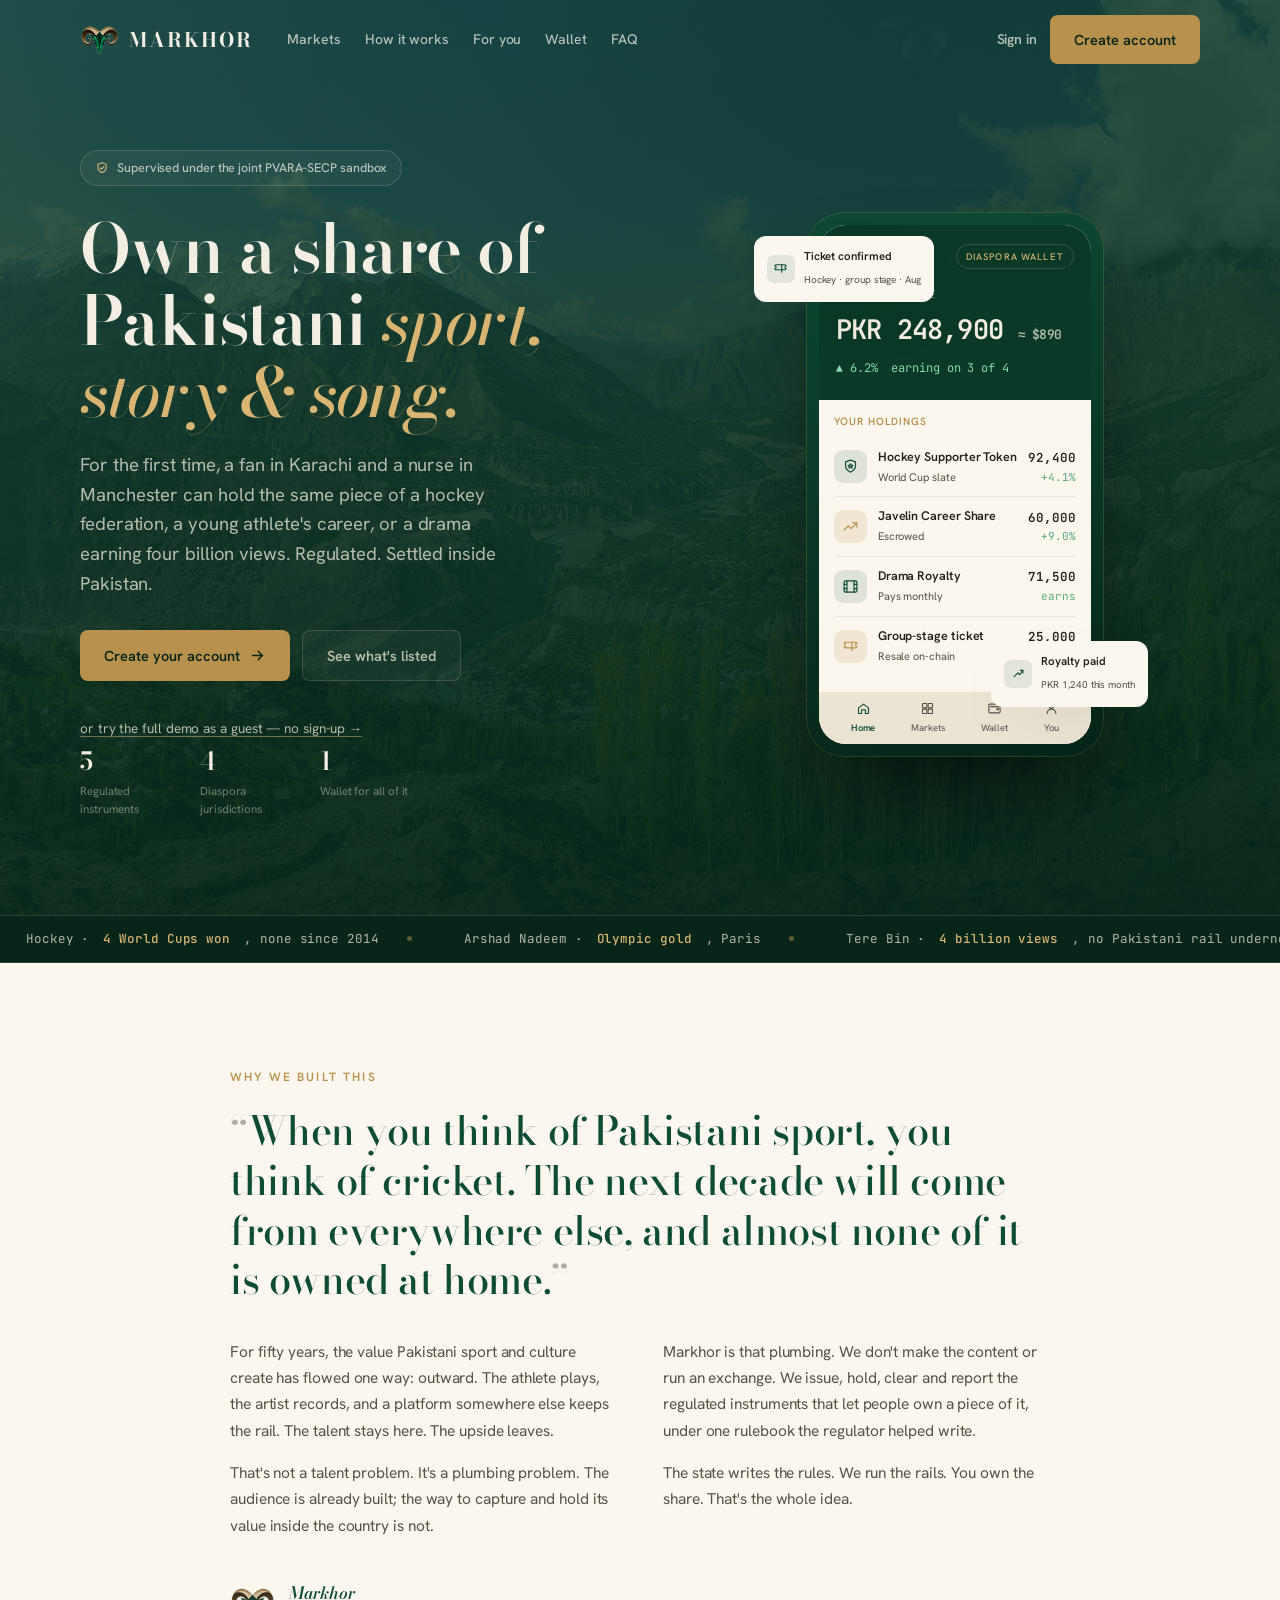
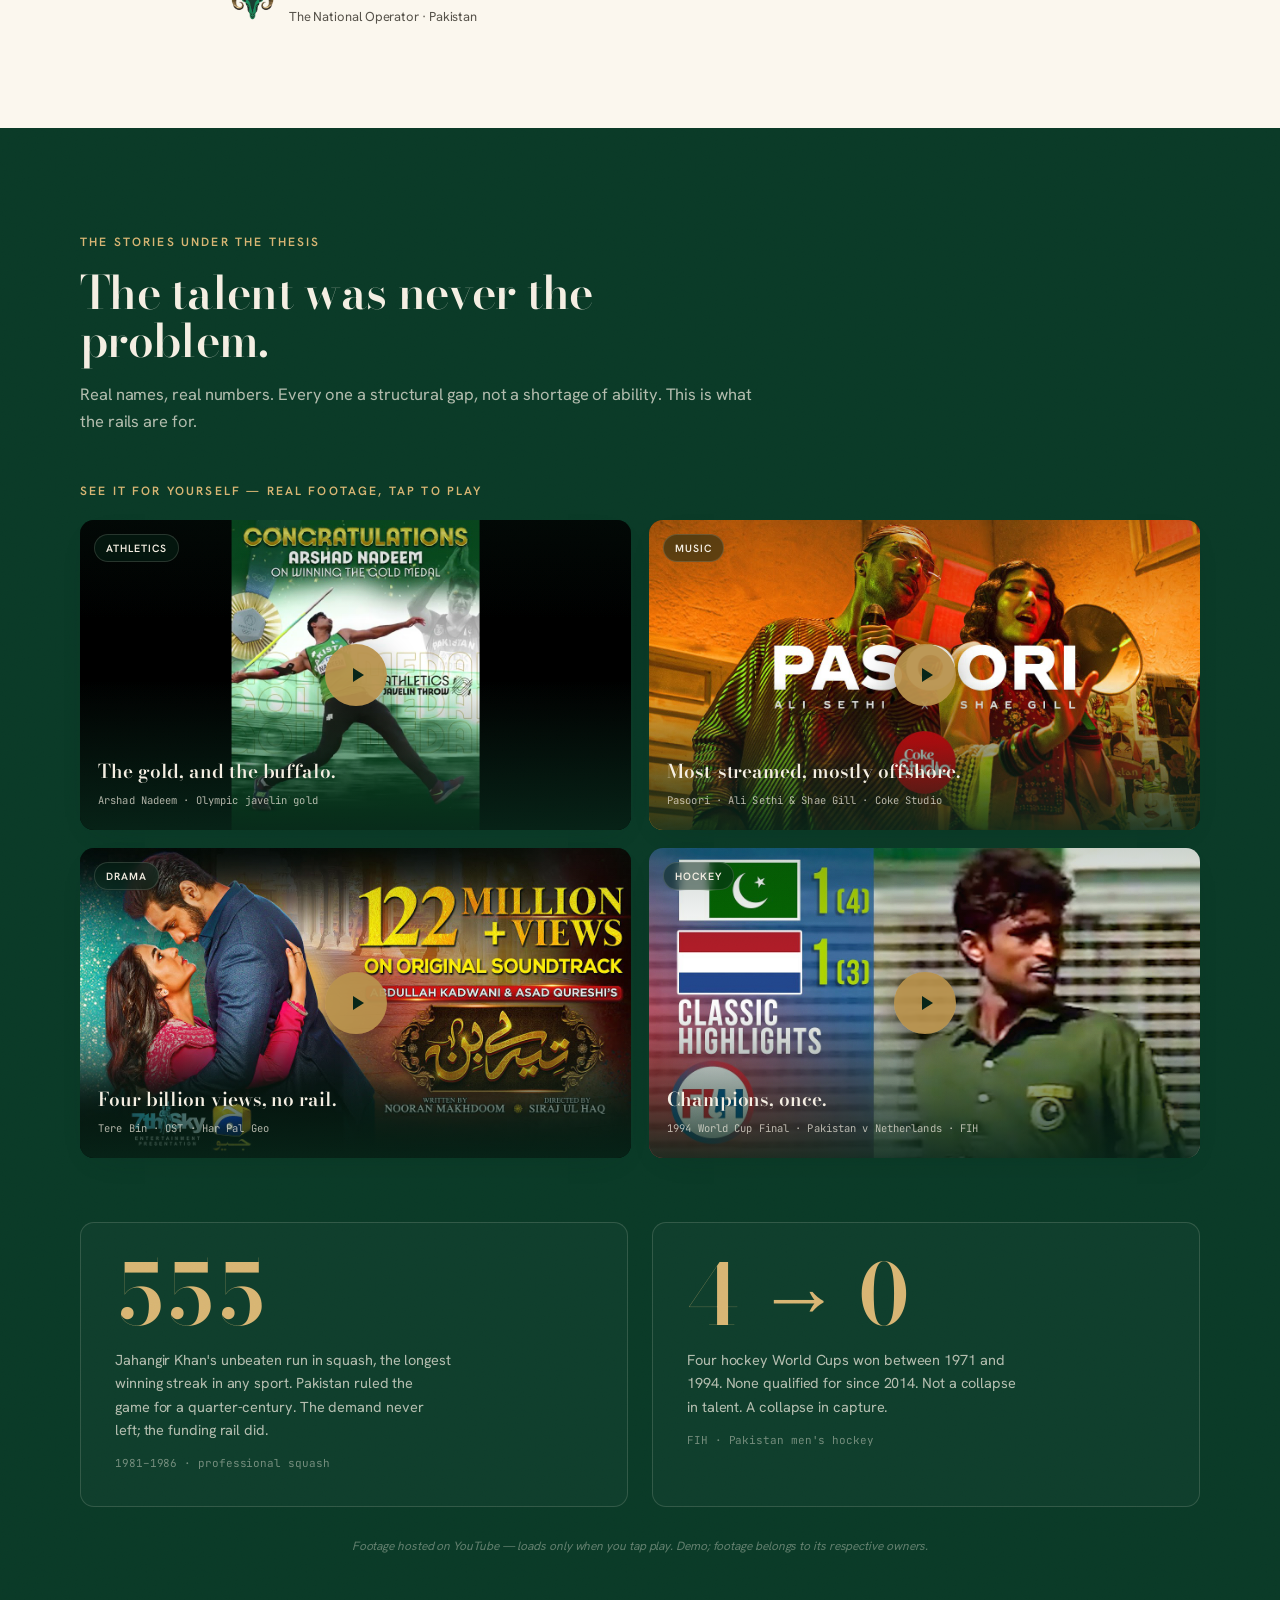
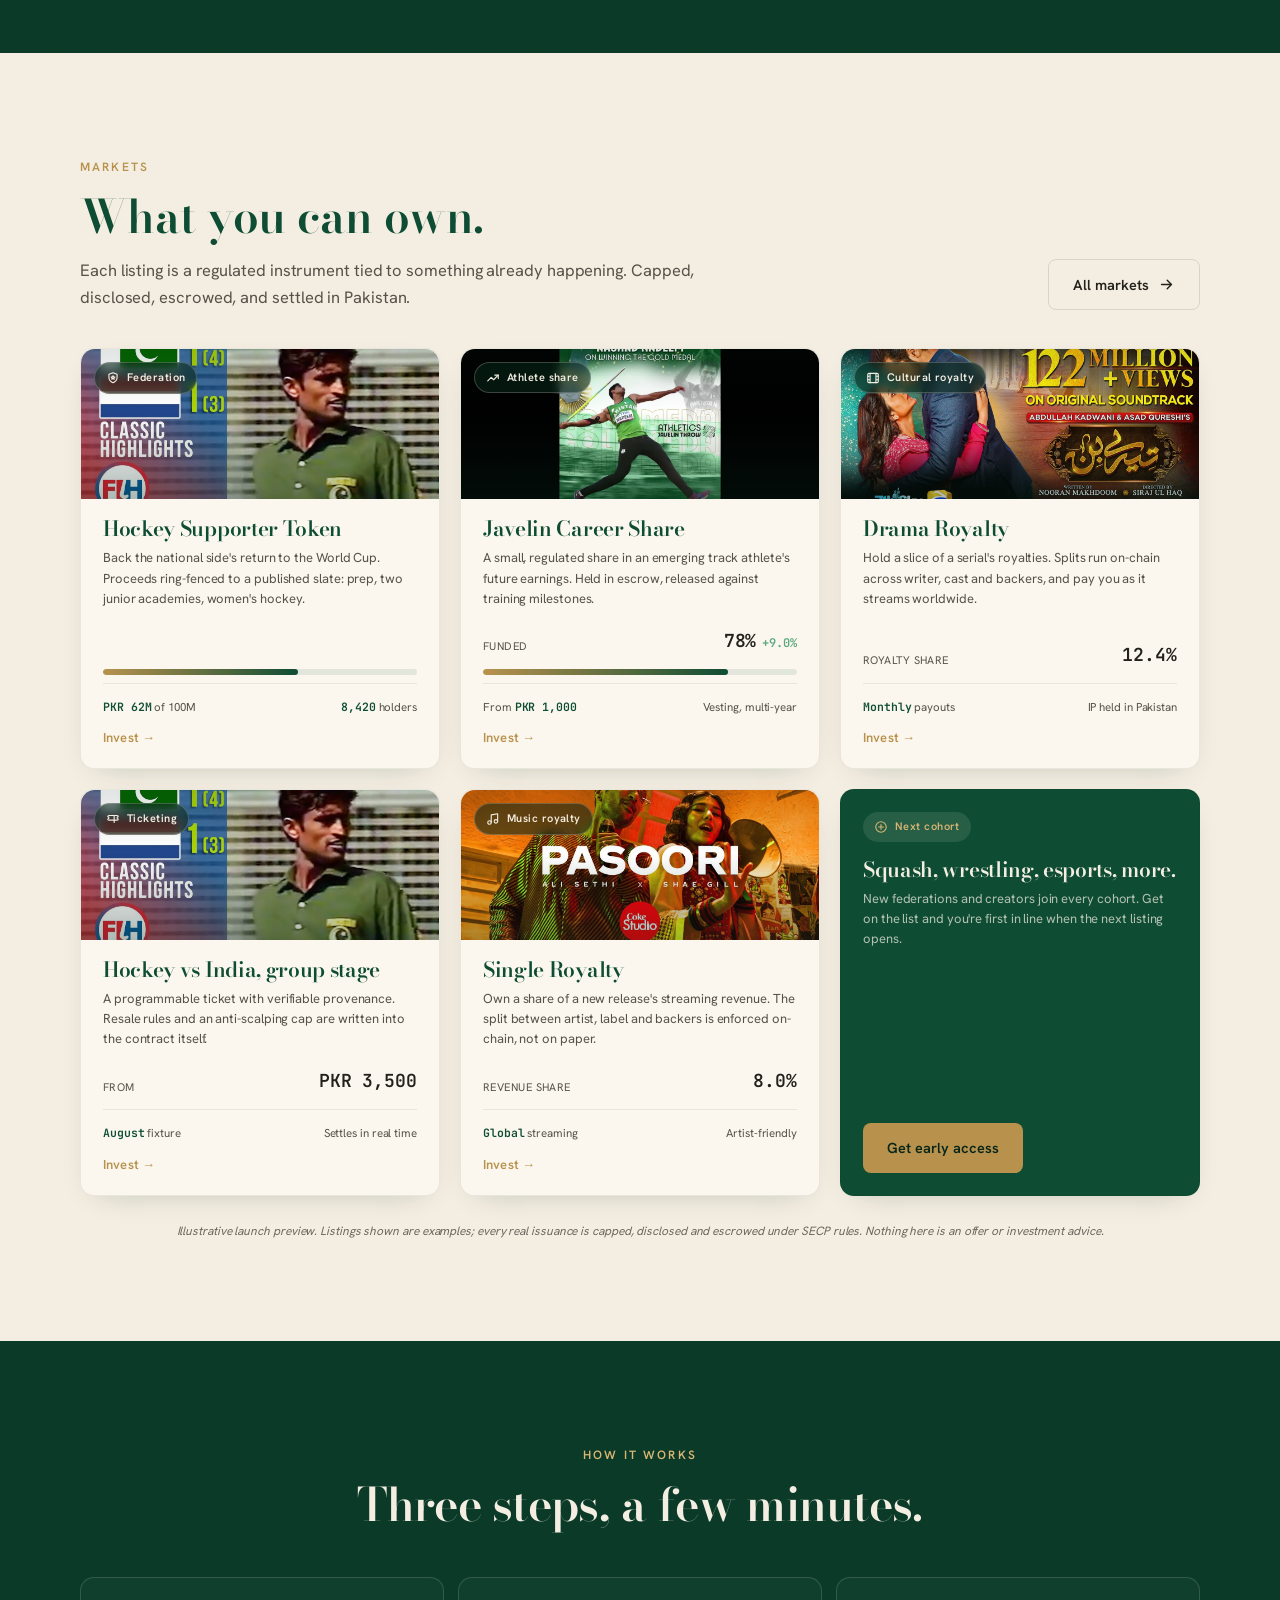
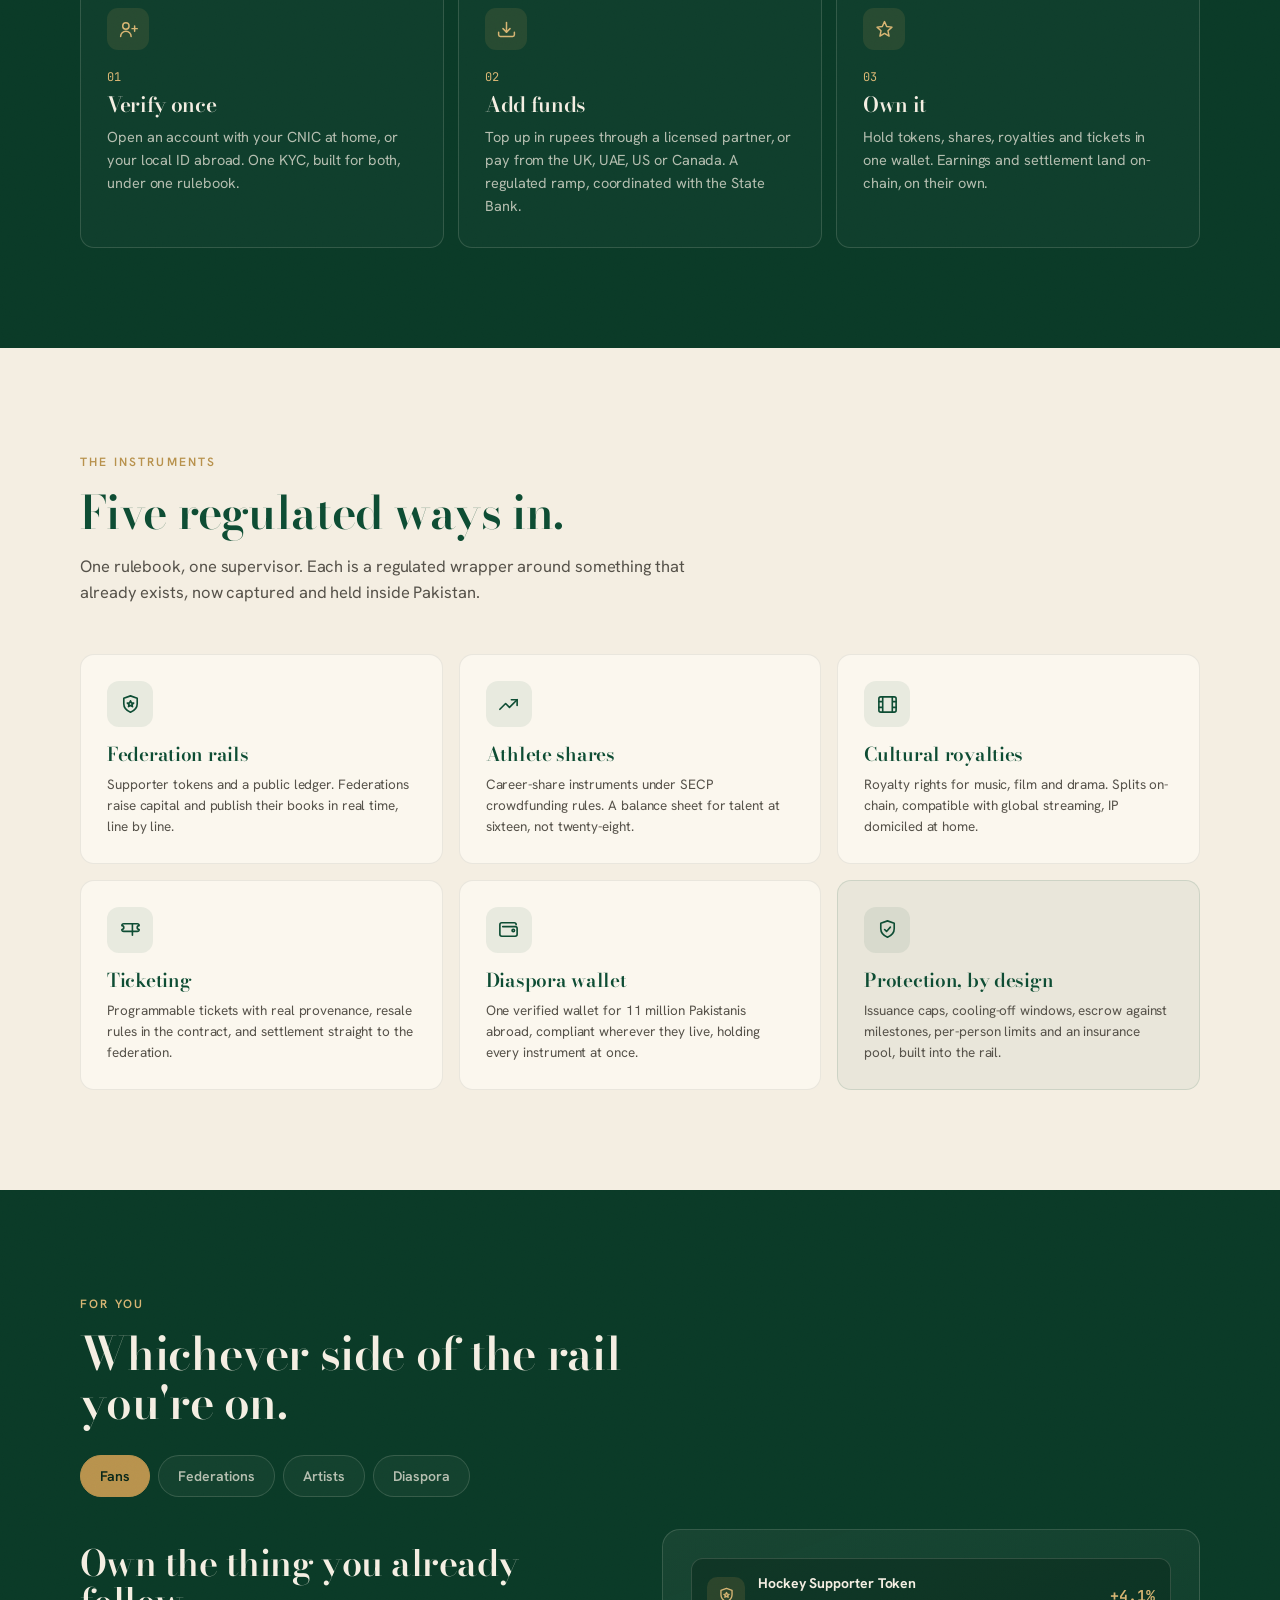
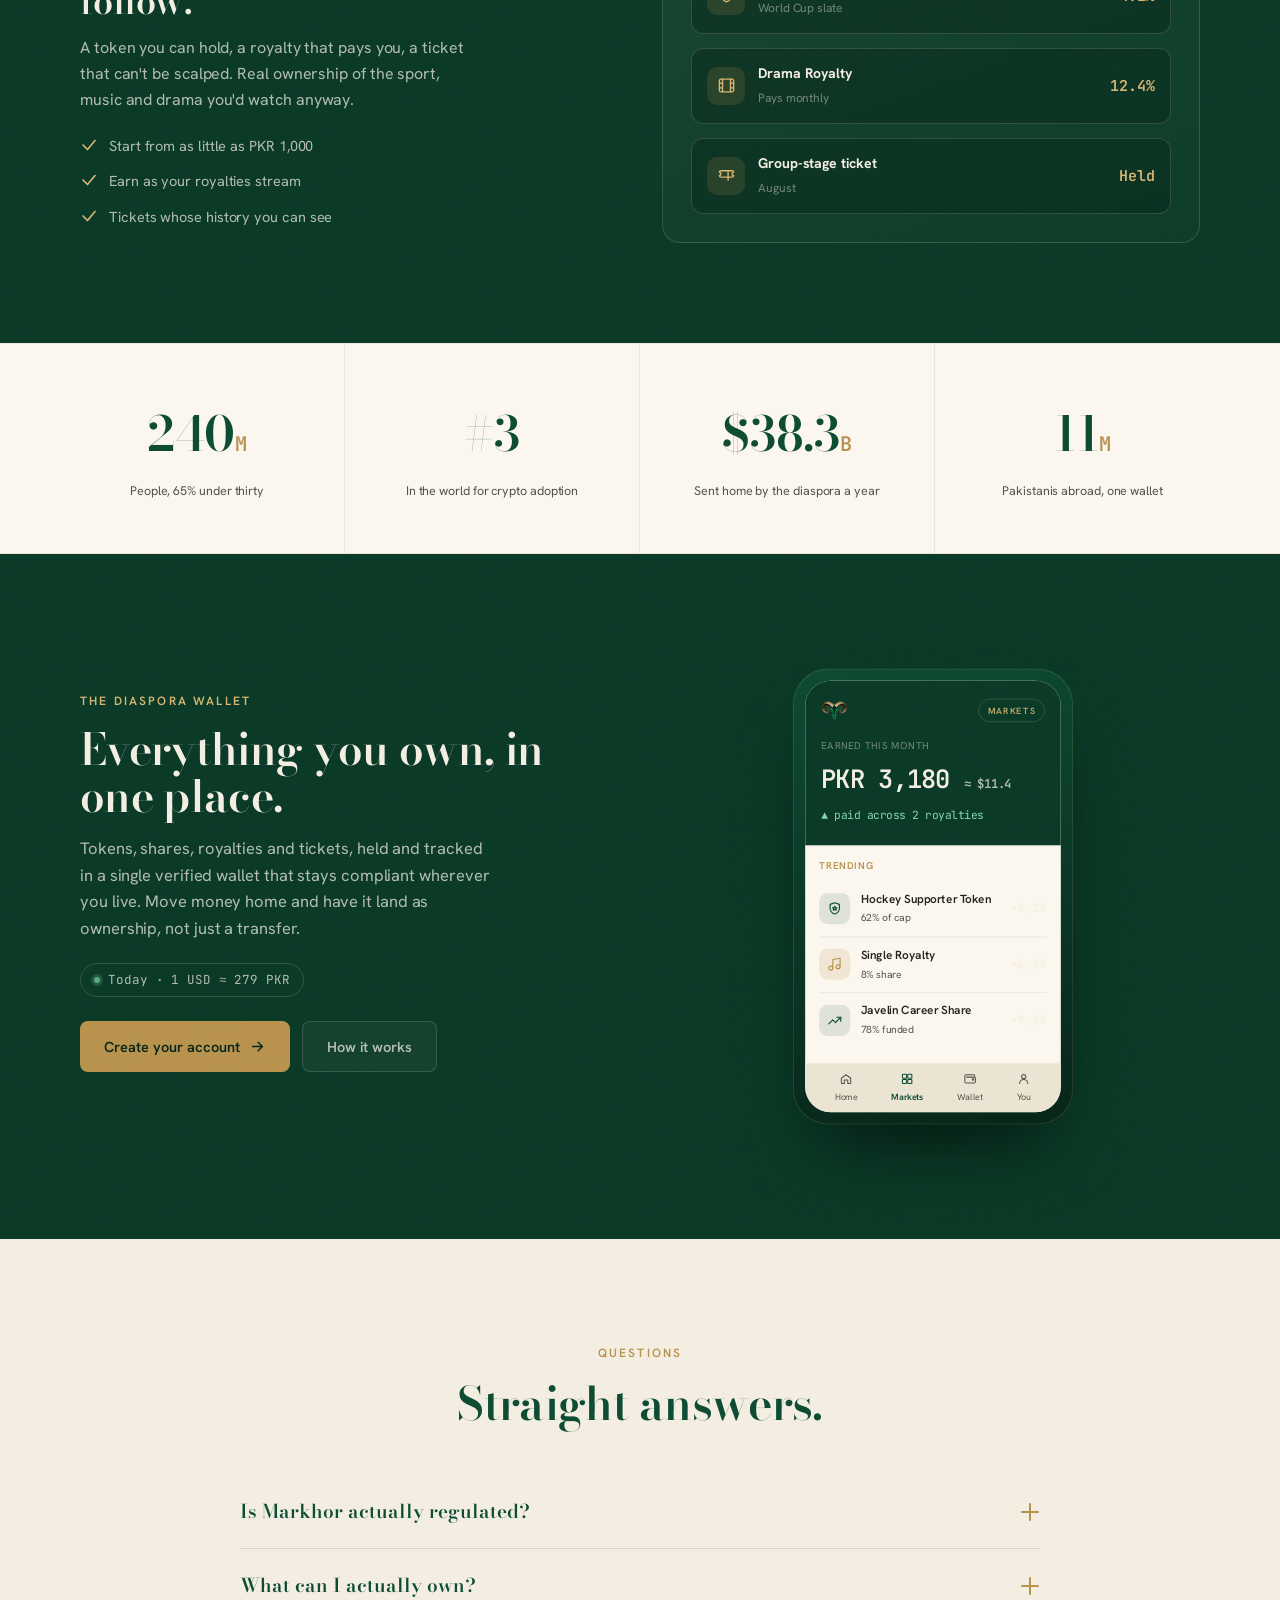
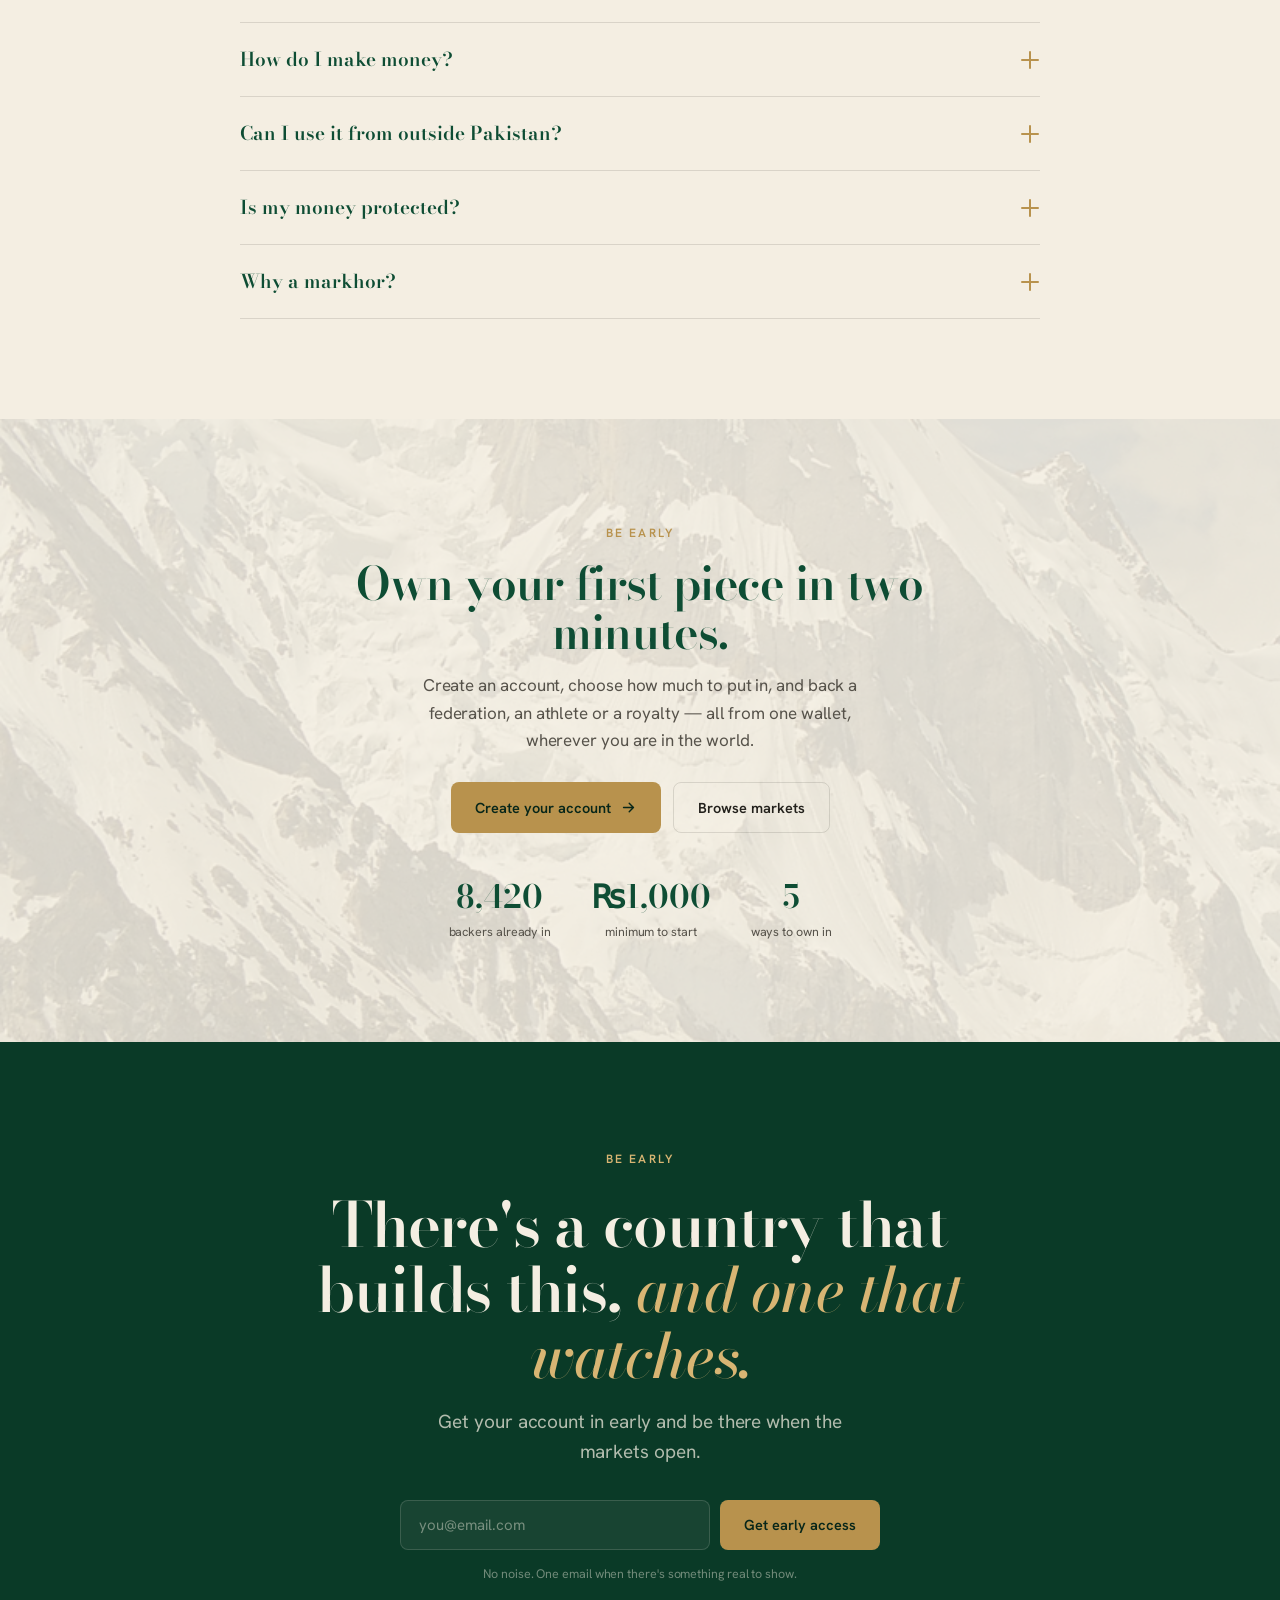
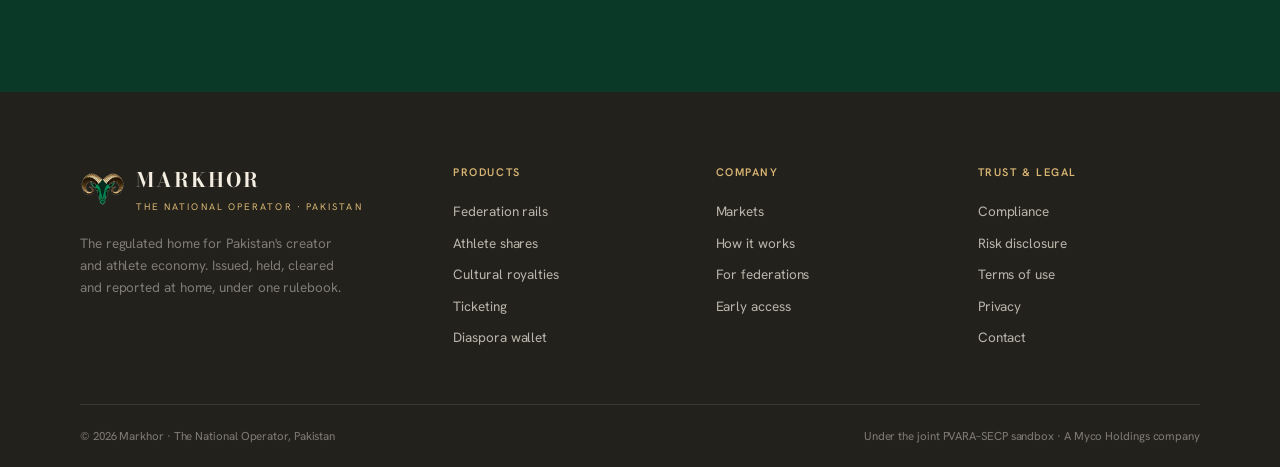
==== index.html @ c366176f "Cards: real imagery instead of fake sparklines; Portfolio: full analytics dashboard (performance cha" ====
<!DOCTYPE html>
<html lang="en">
<head>
<meta charset="UTF-8">
<meta name="viewport" content="width=device-width, initial-scale=1.0">
<title>Markhor — Own a share of Pakistani sport, story &amp; song</title>
<meta name="description" content="Markhor is Pakistan's regulated home for fan tokens, athlete shares, royalty rights and tickets, with one wallet for the diaspora. Supervised under the joint PVARA–SECP sandbox.">
<link rel="canonical" href="https://markhor.pk/">
<meta name="theme-color" content="#0a3a27">
<meta name="robots" content="index,follow">
<link rel="icon" type="image/png" sizes="64x64" href="assets/img/favicon-64.png">
<link rel="icon" type="image/png" sizes="192x192" href="assets/img/icon-192.png">
<link rel="apple-touch-icon" href="assets/img/apple-touch-icon.png">
<link rel="manifest" href="site.webmanifest">
<meta property="og:type" content="website">
<meta property="og:site_name" content="Markhor">
<meta property="og:title" content="Markhor — Own a share of Pakistani sport, story &amp; song">
<meta property="og:description" content="Pakistan's regulated home for fan tokens, athlete shares, royalty rights and tickets. One wallet for the diaspora. Supervised under the joint PVARA–SECP sandbox.">
<meta property="og:url" content="https://saqibpathan89-sys.github.io/markhor-site/">
<meta property="og:image" content="https://saqibpathan89-sys.github.io/markhor-site/assets/img/og.png">
<meta property="og:image:width" content="1200">
<meta property="og:image:height" content="630">
<meta name="twitter:card" content="summary_large_image">
<meta name="twitter:title" content="Markhor — Own a share of Pakistani sport, story &amp; song">
<meta name="twitter:description" content="Pakistan's regulated home for fan tokens, athlete shares, royalty rights and tickets. Supervised under the joint PVARA–SECP sandbox.">
<meta name="twitter:image" content="https://saqibpathan89-sys.github.io/markhor-site/assets/img/og.png">
<link rel="preload" href="assets/fonts/hankengrotesk-400-latin.woff2" as="font" type="font/woff2" crossorigin>
<link rel="preload" href="assets/fonts/bodonimoda-600-latin.woff2" as="font" type="font/woff2" crossorigin>
<link rel="stylesheet" href="assets/fonts/fonts.css">
<script type="application/ld+json">
{"@context":"https://schema.org","@type":"Organization","name":"Markhor","alternateName":"Markhor — The National Operator","url":"https://markhor.pk/","logo":"https://markhor.pk/assets/img/icon-512.png","description":"Pakistan's regulated home for fan tokens, athlete shares, royalty rights and tickets, with one wallet for the diaspora. Supervised under the joint PVARA–SECP sandbox.","foundingLocation":{"@type":"Country","name":"Pakistan"},"slogan":"Own a share of Pakistani sport, story and song."}
</script>
<style>
  :root{
    --bone:#F4EEE2;--paper:#FBF7EE;--bone-2:#ece4d3;--brass:#B8924D;--brass-2:#caa463;--brass-soft:#d8b573;
    --emerald:#0E4D34;--emerald-deep:#0a3a27;--emerald-darker:#072619;--ink:#23211c;--ink-soft:#56524a;
    --bone-dim:rgba(244,238,226,.72);--bone-faint:rgba(244,238,226,.44);
    --line:rgba(35,33,28,.13);--line-2:rgba(35,33,28,.08);--line-l:rgba(244,238,226,.15);
    --up:#5aa97e;--card:#FBF7EE;
    --disp:'Bodoni Moda',Georgia,serif;--sans:'Hanken Grotesk',-apple-system,BlinkMacSystemFont,'Segoe UI',sans-serif;--mono:'JetBrains Mono',ui-monospace,monospace;
    --sh:0 22px 60px -28px rgba(7,38,25,.34);--sh-s:0 10px 30px -18px rgba(7,38,25,.3);
    --r:14px;
  }
  *{margin:0;padding:0;box-sizing:border-box}
  html{scroll-behavior:smooth;-webkit-text-size-adjust:100%}
  body{font-family:var(--sans);background:var(--bone);color:var(--ink);-webkit-font-smoothing:antialiased;line-height:1.6;font-weight:400;overflow-x:hidden;letter-spacing:-.005em}
  ::selection{background:var(--brass);color:var(--paper)}
  a{color:inherit}
  img,svg{display:block}
  .wrap{max-width:1180px;margin:0 auto;padding:0 30px}
  h1,h2,h3{font-family:var(--disp);font-weight:600;line-height:1.06;letter-spacing:-.015em}
  .num{font-family:var(--mono);font-feature-settings:"tnum";letter-spacing:-.02em}
  .kicker{font-family:var(--sans);font-size:12px;font-weight:600;letter-spacing:.18em;text-transform:uppercase;color:var(--brass)}
  .kicker.l{color:var(--brass-soft)}
  .btn{font-family:var(--sans);font-size:14.5px;font-weight:600;text-decoration:none;padding:13px 24px;border-radius:8px;transition:transform .18s,background .18s,box-shadow .18s,border-color .18s;display:inline-flex;align-items:center;gap:9px;cursor:pointer;border:none;white-space:nowrap;letter-spacing:0}
  .btn svg{width:17px;height:17px;stroke-width:2}
  .btn-primary{background:var(--brass);color:var(--emerald-darker)}
  .btn-primary:hover{background:var(--brass-2);transform:translateY(-1px);box-shadow:0 10px 24px -10px rgba(184,146,77,.65)}
  .btn-ghost{background:transparent;border:1px solid var(--line);color:var(--ink)}
  .btn-ghost:hover{border-color:var(--emerald);color:var(--emerald)}
  .btn-ghost-l{background:rgba(244,238,226,.04);border:1px solid var(--line-l);color:var(--bone-dim)}
  .btn-ghost-l:hover{border-color:var(--brass-soft);color:var(--bone)}
  .skip{position:absolute;left:-999px;top:8px;background:var(--brass);color:var(--emerald-darker);padding:10px 16px;border-radius:6px;font-weight:600;z-index:200}
  .skip:focus{left:12px}
  a:focus-visible,button:focus-visible,input:focus-visible{outline:2px solid var(--brass-soft);outline-offset:3px;border-radius:4px}
  .reveal{opacity:0;transform:translateY(20px);transition:opacity .7s cubic-bezier(.2,.7,.2,1),transform .7s cubic-bezier(.2,.7,.2,1)}
  .reveal.in{opacity:1;transform:none}
  .grain::before{content:"";position:absolute;inset:0;pointer-events:none;opacity:.045;mix-blend-mode:overlay;z-index:1;
    background-image:url("data:image/svg+xml,%3Csvg xmlns='http://www.w3.org/2000/svg' width='160' height='160'%3E%3Cfilter id='n'%3E%3CfeTurbulence type='fractalNoise' baseFrequency='.85' numOctaves='2' stitchTiles='stitch'/%3E%3C/filter%3E%3Crect width='100%25' height='100%25' filter='url(%23n)'/%3E%3C/svg%3E")}

  /* progress */
  #prog{position:fixed;top:0;left:0;height:2px;background:var(--brass);z-index:120;width:0}

  /* nav */
  nav{position:fixed;top:0;left:0;right:0;z-index:100;transition:background .3s,border-color .3s,box-shadow .3s}
  nav .bar{max-width:1180px;margin:0 auto;padding:15px 30px;display:flex;align-items:center;gap:28px}
  nav.scrolled{background:rgba(244,238,226,.9);backdrop-filter:blur(16px);box-shadow:0 1px 0 var(--line-2)}
  .brand{display:flex;align-items:center;gap:10px;text-decoration:none;flex:none}
  .brand img{height:30px}
  .brand b{font-family:var(--disp);font-weight:700;font-size:20px;letter-spacing:.1em;color:var(--bone);transition:color .3s}
  nav.scrolled .brand b{color:var(--emerald)}
  .nlinks{display:flex;gap:24px;margin-left:6px}
  .nlinks a{font-size:14px;font-weight:500;color:var(--bone-dim);text-decoration:none;transition:color .2s}
  nav.scrolled .nlinks a{color:var(--ink-soft)}
  .nlinks a:hover{color:var(--brass-soft)}nav.scrolled .nlinks a:hover{color:var(--brass)}
  .nav-r{margin-left:auto;display:flex;align-items:center;gap:13px;flex:none}
  .nav-r .signin{font-size:14px;font-weight:600;color:var(--bone-dim);text-decoration:none}
  nav.scrolled .nav-r .signin{color:var(--ink)}.nav-r .signin:hover{color:var(--brass-soft)}
  .burger{display:none;flex-direction:column;gap:5px;background:none;border:none;cursor:pointer;padding:6px}
  .burger span{width:23px;height:2px;background:var(--bone);border-radius:2px;transition:.25s}
  nav.scrolled .burger span{background:var(--ink)}
  .burger.open span:nth-child(1){transform:translateY(7px) rotate(45deg)}
  .burger.open span:nth-child(2){opacity:0}
  .burger.open span:nth-child(3){transform:translateY(-7px) rotate(-45deg)}
  .mmenu{display:none;flex-direction:column;padding:6px 30px 20px;background:rgba(244,238,226,.97);backdrop-filter:blur(16px);box-shadow:0 1px 0 var(--line-2)}
  .mmenu a{font-size:16px;font-weight:500;color:var(--ink);text-decoration:none;padding:13px 0;border-bottom:1px solid var(--line-2)}
  .mmenu a.btn{border-bottom:none;justify-content:center;color:var(--emerald-darker);margin-top:12px}
  .mmenu.open{display:flex}
  @media(max-width:980px){.nlinks{display:none}.burger{display:flex}}
  @media(max-width:540px){.nav-r .signin,.cta-create{display:none}}

  /* hero */
  .hero{position:relative;background:var(--emerald-deep);overflow:hidden;padding:150px 0 96px}
  .hero video{position:absolute;inset:0;width:100%;height:100%;object-fit:cover;opacity:.15}
  .hero .veil{position:absolute;inset:0;background:linear-gradient(175deg,rgba(10,58,39,.6),rgba(7,38,25,.94));z-index:1}
  .hero .wrap{position:relative;z-index:2;display:grid;grid-template-columns:1.08fr .92fr;gap:54px;align-items:center}
  .hpill{display:inline-flex;align-items:center;gap:8px;font-size:12.5px;font-weight:500;color:var(--bone-dim);border:1px solid var(--line-l);background:rgba(244,238,226,.04);padding:7px 14px;border-radius:30px;margin-bottom:26px}
  .hpill svg{width:14px;height:14px;color:var(--brass-soft);stroke-width:2}
  .hero h1{font-family:var(--disp);color:var(--bone);font-size:clamp(40px,5.4vw,68px);font-weight:600;letter-spacing:-.02em;margin-bottom:22px}
  .hero h1 em{font-style:italic;font-weight:500;color:var(--brass-soft)}
  .hero .sub{font-size:clamp(16px,1.55vw,18.5px);color:var(--bone-dim);max-width:45ch;margin-bottom:32px;font-weight:400}
  .hcta{display:flex;gap:12px;flex-wrap:wrap;margin-bottom:34px}
  .hstats{display:flex;gap:30px;flex-wrap:wrap}
  .hstats .s .n{font-family:var(--disp);font-weight:600;font-size:25px;color:var(--bone)}
  .hstats .s .l{font-size:11.5px;color:var(--bone-faint);margin-top:1px;max-width:15ch}
  @media(max-width:860px){.hero .wrap{grid-template-columns:1fr;gap:46px}.hero{padding-top:124px}}

  /* phone */
  .phone-wrap{justify-self:center;position:relative}
  .phone{position:relative;z-index:2;width:298px;background:linear-gradient(168deg,#0d4a33,#072519);border-radius:38px;padding:13px;box-shadow:0 44px 84px -32px rgba(0,0,0,.7),inset 0 0 0 1px rgba(216,181,115,.16)}
  .screen{background:var(--paper);border-radius:27px;overflow:hidden;font-size:13px}
  .st{background:var(--emerald-deep);padding:19px 17px 21px;color:var(--bone);position:relative}
  .st .r{display:flex;align-items:center;justify-content:space-between;margin-bottom:17px}
  .st .r img{height:21px}
  .st .chip{font-size:9.5px;font-weight:500;letter-spacing:.12em;text-transform:uppercase;color:var(--brass-soft);border:1px solid var(--line-l);padding:4px 9px;border-radius:20px}
  .st .bl{font-size:10.5px;color:var(--bone-faint);letter-spacing:.06em;text-transform:uppercase}
  .st .bal{font-family:var(--mono);font-weight:600;font-size:27px;color:var(--bone);margin-top:5px;letter-spacing:-.03em}
  .st .bal s{font-size:13px;color:var(--bone-dim);text-decoration:none}
  .st .up{display:inline-flex;gap:6px;align-items:center;font-size:12px;color:#84d6ac;margin-top:8px;font-family:var(--mono)}
  .sb{padding:13px 15px 16px}
  .sb .hd{font-size:10.5px;letter-spacing:.1em;text-transform:uppercase;color:var(--brass);font-weight:600;margin-bottom:8px}
  .hold{display:flex;align-items:center;gap:11px;padding:9px 0;border-bottom:1px solid var(--line-2)}
  .hold:last-child{border-bottom:none}
  .hold .ic{width:33px;height:33px;border-radius:9px;display:flex;align-items:center;justify-content:center;flex:none}
  .hold .ic svg{width:17px;height:17px;stroke-width:1.7}
  .hold .nm{flex:1;min-width:0}.hold .nm b{font-weight:600;font-size:12.5px;color:var(--ink);display:block}
  .hold .nm span{font-size:11px;color:var(--ink-soft)}
  .hold .vl{text-align:right}.hold .vl b{font-weight:600;font-size:12.5px;font-family:var(--mono)}
  .hold .vl span{font-size:11px;color:var(--up);display:block;font-family:var(--mono)}
  .stb{display:flex;background:var(--bone-2);padding:9px 14px;justify-content:space-around}
  .stb div{font-size:9.5px;color:var(--ink-soft);display:flex;flex-direction:column;align-items:center;gap:4px}
  .stb div svg{width:15px;height:15px;stroke-width:1.8}.stb div.a{color:var(--emerald);font-weight:600}
  .float{position:absolute;z-index:3;background:var(--card);border-radius:12px;padding:11px 13px;box-shadow:var(--sh);display:flex;align-items:center;gap:9px}
  .float .fi{width:28px;height:28px;border-radius:7px;background:rgba(14,77,52,.1);display:flex;align-items:center;justify-content:center;color:var(--emerald)}
  .float .fi svg{width:15px;height:15px;stroke-width:1.8}
  .float b{font-size:11.5px;font-weight:600;display:block}.float span{font-size:10px;color:var(--ink-soft)}
  .f1{top:24px;left:-52px}.f2{bottom:50px;right:-44px}
  @media(max-width:520px){.phone{width:272px}.f1{left:-16px}.f2{right:-10px}}

  /* ticker */
  .ticker{background:var(--emerald-darker);border-top:1px solid var(--line-l);border-bottom:1px solid var(--line-l);overflow:hidden;padding:13px 0;position:relative}
  .ticker .track{display:flex;gap:0;width:max-content;animation:scroll 46s linear infinite}
  .ticker:hover .track{animation-play-state:paused}
  .ticker .it{display:inline-flex;align-items:center;gap:14px;padding:0 26px;font-family:var(--mono);font-size:12.5px;color:var(--bone-dim);white-space:nowrap}
  .ticker .it b{color:var(--brass-soft);font-weight:500}
  .ticker .it::after{content:"";width:5px;height:5px;border-radius:50%;background:var(--brass);opacity:.5;margin-left:14px}
  @keyframes scroll{to{transform:translateX(-50%)}}

  /* section shell */
  .sec{padding:100px 0;position:relative}
  .sec.tight{padding:78px 0}
  .head{max-width:640px;margin-bottom:48px}
  .head.c{margin-left:auto;margin-right:auto;text-align:center}
  .head h2{font-size:clamp(30px,3.8vw,46px);color:var(--emerald);margin:14px 0 16px}
  .head p{font-size:16.5px;color:var(--ink-soft);line-height:1.62}
  .dark{background:var(--emerald-deep);color:var(--bone)}
  .dark .head h2{color:var(--bone)}.dark .head p{color:var(--bone-dim)}

  /* editorial */
  .ed{background:var(--paper)}
  .ed .wrap{max-width:880px}
  .ed .lead{font-family:var(--disp);font-weight:500;font-size:clamp(24px,3.3vw,40px);line-height:1.24;color:var(--emerald);letter-spacing:-.01em}
  .ed .lead .q{color:var(--ink);opacity:.34}
  .ed .body{margin-top:34px;columns:2;column-gap:46px;font-size:15.5px;color:var(--ink-soft);line-height:1.7}
  .ed .body p{margin-bottom:16px;break-inside:avoid}
  .ed .sig{margin-top:38px;display:flex;align-items:center;gap:14px}
  .ed .sig img{height:34px;opacity:.9}
  .ed .sig div{font-size:13px;color:var(--ink-soft)}
  .ed .sig b{font-family:var(--disp);font-style:italic;font-weight:600;font-size:17px;color:var(--emerald);display:block}
  @media(max-width:680px){.ed .body{columns:1}}

  /* stories */
  .stories .head{max-width:680px}
  .story{display:grid;grid-template-columns:1fr 1fr;align-items:stretch;min-height:430px}
  .story .sv{position:relative;overflow:hidden;min-height:300px;background:var(--emerald-darker)}
  .story .sv video{position:absolute;inset:0;width:100%;height:100%;object-fit:cover;filter:saturate(.95) contrast(1.03)}
  .story .sv::after{content:"";position:absolute;inset:0;background:linear-gradient(90deg,rgba(7,38,25,.5),transparent 55%)}
  .story.rev .sv{order:2}
  .story.rev .sv::after{background:linear-gradient(270deg,rgba(7,38,25,.5),transparent 55%)}
  .story .sc{display:flex;flex-direction:column;justify-content:center;padding:56px clamp(30px,5vw,72px)}
  .story .snum{font-family:var(--mono);font-size:12px;color:var(--brass-soft);letter-spacing:.06em;margin-bottom:14px}
  .story h3{font-size:clamp(26px,3.2vw,40px);color:var(--bone);margin-bottom:16px}
  .story p{font-size:16px;color:var(--bone-dim);max-width:46ch;margin-bottom:14px}
  .story .ssrc{font-family:var(--mono);font-size:11px;color:var(--bone-faint);margin-top:6px;letter-spacing:.02em}
  .statrow{display:grid;grid-template-columns:1fr 1fr;gap:24px;margin-top:64px}
  .stat{border:1px solid var(--line-l);border-radius:var(--r);padding:34px;background:rgba(244,238,226,.025)}
  .stat .big{font-family:var(--disp);font-weight:600;font-size:clamp(50px,7vw,84px);color:var(--brass-soft);line-height:.9;margin-bottom:16px}
  .stat p{font-size:14.5px;color:var(--bone-dim);max-width:42ch}
  .stat .src{font-family:var(--mono);font-size:11px;color:var(--bone-faint);margin-top:14px}
  @media(max-width:760px){.story{grid-template-columns:1fr}.story.rev .sv{order:0}.story .sv{min-height:240px}.statrow{grid-template-columns:1fr}}

  /* live fx */
  .fx{display:inline-flex;align-items:center;gap:8px;font-family:var(--mono);font-size:12.5px;color:var(--bone-dim);border:1px solid var(--line-l);border-radius:30px;padding:6px 13px;margin-bottom:24px}
  .fx .live{width:6px;height:6px;border-radius:50%;background:var(--up);box-shadow:0 0 0 3px rgba(90,169,126,.25);animation:fxp 2s infinite}
  @keyframes fxp{50%{opacity:.4}}

  /* youtube facade gallery */
  .ytgrid{display:grid;grid-template-columns:1fr 1fr;gap:18px}
  .yt{position:relative;aspect-ratio:16/9;border-radius:var(--r);overflow:hidden;cursor:pointer;background:var(--emerald-darker);box-shadow:var(--sh-s);outline:none}
  .yt::before{content:"";position:absolute;inset:0;background-image:var(--t);background-size:cover;background-position:center;transition:transform .5s}
  .yt:hover::before{transform:scale(1.05)}
  .yt::after{content:"";position:absolute;inset:0;background:linear-gradient(180deg,rgba(7,38,25,.2),transparent 32%,transparent 52%,rgba(7,38,25,.88))}
  .yt>span{position:absolute;z-index:2;transition:opacity .3s}
  .yt-tag{top:14px;left:14px;font-family:var(--sans);font-size:10.5px;font-weight:600;letter-spacing:.1em;text-transform:uppercase;color:var(--bone);background:rgba(7,38,25,.5);backdrop-filter:blur(4px);border:1px solid var(--line-l);padding:5px 11px;border-radius:30px}
  .yt-play{top:50%;left:50%;transform:translate(-50%,-50%);width:62px;height:62px;border-radius:50%;background:rgba(184,146,77,.94);display:flex;align-items:center;justify-content:center;box-shadow:0 10px 34px rgba(0,0,0,.45);transition:transform .25s,background .25s}
  .yt-play svg{width:24px;height:24px;color:var(--emerald-darker);margin-left:3px}
  .yt:hover .yt-play,.yt:focus-visible .yt-play{transform:translate(-50%,-50%) scale(1.09);background:var(--brass-soft)}
  .yt:focus-visible{box-shadow:0 0 0 3px var(--brass-soft)}
  .yt-cap{left:0;right:0;bottom:0;padding:18px;text-align:left}
  .yt-cap b{font-family:var(--disp);font-weight:600;font-size:19px;color:var(--bone);display:block;margin-bottom:3px;line-height:1.15}
  .yt-cap span{font-family:var(--mono);font-size:10.5px;color:var(--bone-dim);letter-spacing:.01em}
  .yt.on>span{opacity:0;pointer-events:none}
  .yt iframe{position:absolute;inset:0;width:100%;height:100%;border:0;z-index:5}
  @media(max-width:680px){.ytgrid{grid-template-columns:1fr}}

  /* markets */
  .mtop{display:flex;align-items:flex-end;justify-content:space-between;gap:20px;margin-bottom:38px;flex-wrap:wrap}
  .mgrid{display:grid;grid-template-columns:repeat(3,1fr);gap:20px}
  .mc{background:var(--card);border:1px solid var(--line-2);border-radius:var(--r);padding:22px;box-shadow:var(--sh-s);transition:transform .22s,box-shadow .22s,border-color .22s;display:flex;flex-direction:column;text-decoration:none;color:inherit}
  .mc:hover{transform:translateY(-4px);box-shadow:var(--sh);border-color:rgba(184,146,77,.42)}
  .mc .cat{display:inline-flex;align-self:flex-start;align-items:center;gap:7px;font-size:11px;font-weight:600;letter-spacing:.04em;color:var(--brass);background:rgba(184,146,77,.1);padding:6px 11px;border-radius:30px;margin-bottom:16px}
  .mc .cat svg{width:14px;height:14px;stroke-width:1.9}
  .mc h3{font-size:21px;color:var(--emerald);margin-bottom:7px;line-height:1.14;font-weight:600}
  .mc .d{font-size:13px;color:var(--ink-soft);margin-bottom:18px;flex-grow:1;line-height:1.55}
  .spark{margin:0 0 14px;width:100%;height:42px}
  .srow{display:flex;justify-content:space-between;align-items:flex-end;margin-bottom:13px}
  .srow .k{font-size:11px;color:var(--ink-soft);text-transform:uppercase;letter-spacing:.04em}
  .srow .v{font-family:var(--mono);font-weight:600;font-size:18px;color:var(--ink)}
  .srow .v .u{font-size:12px;color:var(--up);margin-left:6px}
  .prog{height:6px;background:rgba(14,77,52,.1);border-radius:6px;overflow:hidden;margin-bottom:8px}
  .prog i{display:block;height:100%;background:linear-gradient(90deg,var(--brass),var(--emerald));border-radius:6px}
  .mc .meta{display:flex;justify-content:space-between;font-size:11.5px;color:var(--ink-soft);margin-top:auto;padding-top:14px;border-top:1px solid var(--line-2)}
  .mc[data-action]{cursor:pointer}
  .mc[data-action]::after{content:"Invest →";display:block;margin-top:13px;font:600 13px var(--sans);color:var(--brass);letter-spacing:.01em;transition:gap .2s}
  .mc[data-action]:hover::after{color:var(--brass-2)}
  .mc-img{height:150px;margin:-22px -22px 18px;border-radius:14px 14px 0 0;background:var(--img) center/cover no-repeat,linear-gradient(160deg,#0e4d34,#072619);position:relative;overflow:hidden}
  .mc-img::after{content:"";position:absolute;inset:0;background:linear-gradient(180deg,rgba(7,38,25,.12),transparent 42%,rgba(7,38,25,.32));transition:background .25s}
  .mc:hover .mc-img{transform:none}
  .mc:hover .mc-img::after{background:linear-gradient(180deg,rgba(7,38,25,.05),transparent 42%,rgba(7,38,25,.25))}
  .mc-img .cat{position:absolute;top:13px;left:13px;z-index:2;margin-bottom:0;background:rgba(7,38,25,.58);backdrop-filter:blur(5px);color:var(--bone);border:1px solid rgba(244,238,226,.22)}
  .mc .meta b{color:var(--emerald);font-weight:600;font-family:var(--mono)}
  .mc.feat{background:var(--emerald);color:var(--bone);justify-content:flex-start;align-items:flex-start;gap:0}
  .mc.feat .cat{background:rgba(244,238,226,.1);color:var(--brass-soft)}
  .mc.feat h3{color:var(--bone)}.mc.feat .d{color:var(--bone-dim)}
  .disc{margin-top:26px;font-size:12px;color:var(--ink-soft);text-align:center;font-style:italic;opacity:.85}
  @media(max-width:900px){.mgrid{grid-template-columns:1fr 1fr}}
  @media(max-width:600px){.mgrid{grid-template-columns:1fr}}

  /* steps */
  .steps{display:grid;grid-template-columns:repeat(3,1fr);gap:14px}
  .step{padding:30px 26px;border:1px solid var(--line-l);border-radius:var(--r);background:rgba(244,238,226,.025);position:relative}
  .step .si{width:42px;height:42px;border-radius:11px;background:rgba(184,146,77,.14);color:var(--brass-soft);display:flex;align-items:center;justify-content:center;margin-bottom:18px}
  .step .si svg{width:21px;height:21px;stroke-width:1.7}
  .step .sn{font-family:var(--mono);font-size:12px;color:var(--brass-soft);margin-bottom:6px}
  .step h3{font-size:21px;color:var(--bone);margin-bottom:9px;font-weight:600}
  .step p{font-size:14.5px;color:var(--bone-dim)}
  @media(max-width:760px){.steps{grid-template-columns:1fr}}

  /* products */
  .prods{display:grid;grid-template-columns:repeat(3,1fr);gap:16px}
  .prod{background:var(--card);border:1px solid var(--line-2);border-radius:var(--r);padding:26px;transition:transform .2s,box-shadow .2s}
  .prod:hover{transform:translateY(-3px);box-shadow:var(--sh-s)}
  .prod .pi{width:46px;height:46px;border-radius:12px;background:rgba(14,77,52,.08);color:var(--emerald);display:flex;align-items:center;justify-content:center;margin-bottom:18px}
  .prod .pi svg{width:23px;height:23px;stroke-width:1.7}
  .prod h3{font-size:19px;color:var(--emerald);margin-bottom:9px;font-weight:600}
  .prod p{font-size:13.5px;color:var(--ink-soft);line-height:1.55}
  @media(max-width:860px){.prods{grid-template-columns:1fr 1fr}}
  @media(max-width:540px){.prods{grid-template-columns:1fr}}

  /* tabs */
  .tabs{display:flex;gap:8px;flex-wrap:wrap;margin-bottom:32px}
  .tabs button{font-family:var(--sans);font-size:14px;font-weight:600;color:var(--bone-dim);background:rgba(244,238,226,.04);border:1px solid var(--line-l);padding:11px 19px;border-radius:30px;cursor:pointer;transition:.2s}
  .tabs button:hover{color:var(--bone)}.tabs button.a{background:var(--brass);color:var(--emerald-darker);border-color:var(--brass)}
  .tp{display:none;grid-template-columns:1fr 1fr;gap:44px;align-items:center}
  .tp.a{display:grid}
  .tp h3{font-size:clamp(25px,3vw,36px);color:var(--bone);margin-bottom:15px;font-weight:600}
  .tp .c p{font-size:16px;color:var(--bone-dim);margin-bottom:22px;max-width:44ch}
  .tl{display:grid;gap:12px}
  .tl .li{display:flex;gap:11px;font-size:14.5px;color:var(--bone-dim)}
  .tl .li svg{width:18px;height:18px;color:var(--brass-soft);flex:none;margin-top:2px;stroke-width:2.2}
  .tv{background:linear-gradient(160deg,rgba(244,238,226,.06),rgba(244,238,226,.015));border:1px solid var(--line-l);border-radius:18px;padding:28px;min-height:296px;display:flex;flex-direction:column;justify-content:center;gap:14px}
  .vrow{display:flex;align-items:center;gap:13px;background:rgba(7,38,25,.45);border:1px solid var(--line-l);border-radius:12px;padding:13px 15px}
  .vrow .vi{width:38px;height:38px;border-radius:10px;background:rgba(184,146,77,.16);color:var(--brass-soft);display:flex;align-items:center;justify-content:center;flex:none}
  .vrow .vi svg{width:19px;height:19px;stroke-width:1.7}
  .vrow b{font-size:14px;color:var(--bone);display:block}.vrow span{font-size:12px;color:var(--bone-faint)}
  .vrow .amt{margin-left:auto;font-family:var(--mono);font-weight:600;color:var(--brass-soft);font-size:15px}
  @media(max-width:820px){.tp.a{grid-template-columns:1fr}.tv{order:-1}}

  /* stats band */
  .band{background:var(--paper);border-top:1px solid var(--line-2);border-bottom:1px solid var(--line-2)}
  .nums{display:grid;grid-template-columns:repeat(4,1fr)}
  .nums .c{padding:52px 24px;text-align:center;border-right:1px solid var(--line-2)}
  .nums .c:last-child{border-right:none}
  .nums .c .n{font-family:var(--disp);font-weight:600;font-size:clamp(32px,3.8vw,48px);color:var(--emerald)}
  .nums .c .n s{font-family:var(--mono);font-size:.42em;color:var(--brass);font-weight:600;text-decoration:none}
  .nums .c .l{font-size:12.5px;color:var(--ink-soft);margin-top:8px}
  @media(max-width:760px){.nums{grid-template-columns:1fr 1fr}.nums .c:nth-child(2){border-right:none}.nums .c{border-bottom:1px solid var(--line-2)}}

  /* wallet feature */
  .wf{display:grid;grid-template-columns:1fr 1fr;gap:50px;align-items:center}
  @media(max-width:820px){.wf{grid-template-columns:1fr;gap:40px}}

  /* faq */
  .faq{max-width:800px;margin:0 auto}
  .qa{border-bottom:1px solid var(--line)}
  .qa button{width:100%;text-align:left;background:none;border:none;cursor:pointer;padding:22px 0;display:flex;justify-content:space-between;align-items:center;gap:20px;font-family:var(--disp);font-weight:600;font-size:19px;color:var(--emerald)}
  .qa .ans{max-height:0;overflow:hidden;transition:max-height .35s ease}
  .qa .ans p{padding:0 0 22px;font-size:15px;color:var(--ink-soft);max-width:66ch;line-height:1.65}
  .qa .ic{flex:none;width:20px;height:20px;position:relative;transition:transform .3s}
  .qa .ic::before,.qa .ic::after{content:"";position:absolute;background:var(--brass);border-radius:2px}
  .qa .ic::before{top:9px;left:1px;right:1px;height:2px}
  .qa .ic::after{left:9px;top:1px;bottom:1px;width:2px;transition:opacity .3s}
  .qa.open .ic::after{opacity:0}

  /* cta */
  .cta{position:relative;background:var(--emerald-deep);overflow:hidden;padding:108px 0;text-align:center}
  .cta video{position:absolute;inset:0;width:100%;height:100%;object-fit:cover;opacity:.13}
  .cta .veil{position:absolute;inset:0;background:radial-gradient(circle at 50% 35%,rgba(10,58,39,.4),var(--emerald-deep))}
  .cta .wrap{position:relative;z-index:2;max-width:720px}
  .cta h2{font-family:var(--disp);font-size:clamp(34px,5.2vw,62px);color:var(--bone);margin-bottom:18px;font-weight:600;letter-spacing:-.02em}
  .cta h2 em{font-style:italic;color:var(--brass-soft);font-weight:500}
  .cta p{font-size:clamp(16px,1.8vw,19px);color:var(--bone-dim);max-width:40ch;margin:0 auto 32px}
  .cform{display:flex;gap:10px;justify-content:center;max-width:480px;margin:0 auto;flex-wrap:wrap}
  .cform input{flex:1;min-width:230px;font-family:var(--sans);font-size:15px;color:var(--bone);background:rgba(244,238,226,.06);border:1px solid var(--line-l);border-radius:8px;padding:14px 18px;outline:none;transition:border-color .2s}
  .cform input::placeholder{color:var(--bone-faint)}.cform input:focus{border-color:var(--brass)}
  .cnote{margin-top:14px;font-size:12.5px;color:var(--bone-faint)}

  /* footer */
  footer{background:var(--ink);color:var(--bone-dim);padding:72px 0 0}
  footer .top{display:grid;grid-template-columns:1.5fr 1fr 1fr 1fr;gap:40px;padding-bottom:50px}
  footer .fmark{display:flex;align-items:center;gap:11px}
  footer .fmark img{height:34px}
  footer .fmark .fn{font-family:var(--disp);font-weight:700;font-size:20px;letter-spacing:.1em;color:var(--bone)}
  footer .fmark .fs{font-size:9.5px;letter-spacing:.22em;text-transform:uppercase;color:var(--brass-soft);margin-top:3px}
  footer .ftag{font-size:13.5px;line-height:1.65;color:var(--bone-faint);max-width:34ch;margin-top:18px}
  footer h4{font-family:var(--sans);font-size:11px;font-weight:600;letter-spacing:.14em;text-transform:uppercase;color:var(--brass-soft);margin-bottom:15px}
  footer .fcol a{display:block;font-size:13.5px;color:var(--bone-dim);text-decoration:none;padding:5px 0;transition:color .2s}
  footer .fcol a:hover{color:var(--bone)}
  footer .fbot{border-top:1px solid rgba(244,238,226,.1);padding:22px 0;display:flex;justify-content:space-between;flex-wrap:wrap;gap:10px}
  footer .fbot span{font-size:11.5px;color:var(--bone-faint)}
  @media(max-width:760px){footer .top{grid-template-columns:1fr 1fr}footer .fb{grid-column:1/-1}}

  @media(prefers-reduced-motion:reduce){
    *{animation:none!important;transition:none!important;scroll-behavior:auto!important}
    .reveal{opacity:1!important;transform:none!important}
    .ticker .track{animation:none!important}
  }
</style>
</head>
<body>
<a class="skip" href="#main">Skip to content</a>

<!-- icon sprite -->
<svg width="0" height="0" style="position:absolute" aria-hidden="true" focusable="false"><defs>
  <symbol id="i-fed" viewBox="0 0 24 24" fill="none" stroke="currentColor" stroke-linecap="round" stroke-linejoin="round"><path d="M12 3l7 2.5v5.6c0 4.3-3 7.2-7 8.9-4-1.7-7-4.6-7-8.9V5.5z"/><path d="M12 8.2l1 2.1 2.3.2-1.8 1.5.6 2.2L12 13l-2.1 1.2.6-2.2-1.8-1.5 2.3-.2z"/></symbol>
  <symbol id="i-ath" viewBox="0 0 24 24" fill="none" stroke="currentColor" stroke-linecap="round" stroke-linejoin="round"><polyline points="3 17 9 11 13 15 21 7"/><polyline points="15 7 21 7 21 13"/></symbol>
  <symbol id="i-film" viewBox="0 0 24 24" fill="none" stroke="currentColor" stroke-linecap="round" stroke-linejoin="round"><rect x="3" y="4" width="18" height="16" rx="2"/><path d="M7 4v16M17 4v16M3 9h4M17 9h4M3 15h4M17 15h4"/></symbol>
  <symbol id="i-ticket" viewBox="0 0 24 24" fill="none" stroke="currentColor" stroke-linecap="round" stroke-linejoin="round"><path d="M3 8a2 2 0 012-2h14a2 2 0 012 2 2 2 0 100 4 2 2 0 01-2 2H5a2 2 0 01-2-2 2 2 0 100-4z"/><path d="M14 6v12"/></symbol>
  <symbol id="i-music" viewBox="0 0 24 24" fill="none" stroke="currentColor" stroke-linecap="round" stroke-linejoin="round"><path d="M9 18V5l11-2v13"/><circle cx="6" cy="18" r="3"/><circle cx="17" cy="16" r="3"/></symbol>
  <symbol id="i-wallet" viewBox="0 0 24 24" fill="none" stroke="currentColor" stroke-linecap="round" stroke-linejoin="round"><path d="M3 7a2 2 0 012-2h13a2 2 0 012 2v0M3 7v10a2 2 0 002 2h14a2 2 0 002-2v-6a2 2 0 00-2-2H6"/><circle cx="17" cy="13" r="1.3"/></symbol>
  <symbol id="i-shield" viewBox="0 0 24 24" fill="none" stroke="currentColor" stroke-linecap="round" stroke-linejoin="round"><path d="M12 3l7 2.5v5.6c0 4.3-3 7.2-7 8.9-4-1.7-7-4.6-7-8.9V5.5z"/><polyline points="9 12 11 14 15 9.5"/></symbol>
  <symbol id="i-lock" viewBox="0 0 24 24" fill="none" stroke="currentColor" stroke-linecap="round" stroke-linejoin="round"><rect x="4.5" y="10.5" width="15" height="10" rx="2"/><path d="M8 10.5V7a4 4 0 018 0v3.5"/></symbol>
  <symbol id="i-ledger" viewBox="0 0 24 24" fill="none" stroke="currentColor" stroke-linecap="round" stroke-linejoin="round"><path d="M14 3H6a2 2 0 00-2 2v14a2 2 0 002 2h12a2 2 0 002-2V9z"/><polyline points="14 3 14 9 20 9"/><path d="M9 13h6M9 17h6M9 9h2"/></symbol>
  <symbol id="i-id" viewBox="0 0 24 24" fill="none" stroke="currentColor" stroke-linecap="round" stroke-linejoin="round"><circle cx="9" cy="9" r="3.2"/><path d="M3.5 19a5.5 5.5 0 0111 0"/><polyline points="15.5 11 17.5 13 21 9"/></symbol>
  <symbol id="i-globe" viewBox="0 0 24 24" fill="none" stroke="currentColor" stroke-linecap="round" stroke-linejoin="round"><circle cx="12" cy="12" r="9"/><path d="M3 12h18M12 3c2.5 2.5 3.8 5.7 3.8 9S14.5 18.5 12 21M12 3C9.5 5.5 8.2 8.7 8.2 12S9.5 18.5 12 21"/></symbol>
  <symbol id="i-userplus" viewBox="0 0 24 24" fill="none" stroke="currentColor" stroke-linecap="round" stroke-linejoin="round"><circle cx="9" cy="8" r="3.6"/><path d="M3 20a6 6 0 0112 0"/><path d="M19 8v6M22 11h-6"/></symbol>
  <symbol id="i-fund" viewBox="0 0 24 24" fill="none" stroke="currentColor" stroke-linecap="round" stroke-linejoin="round"><path d="M21 15v3a2 2 0 01-2 2H5a2 2 0 01-2-2v-3"/><polyline points="8 11 12 15 16 11"/><path d="M12 4v11"/></symbol>
  <symbol id="i-star" viewBox="0 0 24 24" fill="none" stroke="currentColor" stroke-linecap="round" stroke-linejoin="round"><polygon points="12 3 14.5 8.5 20.5 9.3 16 13.5 17.2 19.5 12 16.5 6.8 19.5 8 13.5 3.5 9.3 9.5 8.5"/></symbol>
  <symbol id="i-check" viewBox="0 0 24 24" fill="none" stroke="currentColor" stroke-linecap="round" stroke-linejoin="round"><polyline points="4 12 10 18 20 6"/></symbol>
  <symbol id="i-plus" viewBox="0 0 24 24" fill="none" stroke="currentColor" stroke-linecap="round" stroke-linejoin="round"><circle cx="12" cy="12" r="9"/><path d="M12 8v8M8 12h8"/></symbol>
  <symbol id="i-arrow" viewBox="0 0 24 24" fill="none" stroke="currentColor" stroke-linecap="round" stroke-linejoin="round"><path d="M5 12h14M13 6l6 6-6 6"/></symbol>
  <symbol id="i-home" viewBox="0 0 24 24" fill="none" stroke="currentColor" stroke-linecap="round" stroke-linejoin="round"><path d="M4 11l8-6 8 6v8a1 1 0 01-1 1h-4v-6H9v6H5a1 1 0 01-1-1z"/></symbol>
  <symbol id="i-grid" viewBox="0 0 24 24" fill="none" stroke="currentColor" stroke-linecap="round" stroke-linejoin="round"><rect x="4" y="4" width="7" height="7" rx="1"/><rect x="13" y="4" width="7" height="7" rx="1"/><rect x="4" y="13" width="7" height="7" rx="1"/><rect x="13" y="13" width="7" height="7" rx="1"/></symbol>
  <symbol id="i-user" viewBox="0 0 24 24" fill="none" stroke="currentColor" stroke-linecap="round" stroke-linejoin="round"><circle cx="12" cy="8" r="3.6"/><path d="M5 20a7 7 0 0114 0"/></symbol>
  <symbol id="i-up" viewBox="0 0 24 24" fill="none" stroke="currentColor" stroke-linecap="round" stroke-linejoin="round"><path d="M5 17l6-6 3 3 5-7"/><polyline points="15 7 19 7 19 11"/></symbol>
</defs></svg>

<div id="prog"></div>

<!-- nav -->
<nav id="nav">
  <div class="bar">
    <a class="brand" href="#top"><img src="assets/img/markhor-head.png" alt="Markhor"><b>MARKHOR</b></a>
    <div class="nlinks">
      <a href="#markets">Markets</a>
      <a href="#how">How it works</a>
      <a href="#who">For you</a>
      <a href="#wallet">Wallet</a>
      <a href="#faq">FAQ</a>
    </div>
    <div class="nav-r">
      <span class="nav-auth" data-authnav="desktop" style="display:flex;align-items:center;gap:13px">
        <a class="signin" href="javascript:void 0" data-action="signin">Sign in</a>
        <a class="btn btn-primary cta-create" href="javascript:void 0" data-action="signup">Create account</a>
      </span>
      <button class="burger" id="burger" aria-label="Open menu" aria-expanded="false"><span></span><span></span><span></span></button>
    </div>
  </div>
  <div class="mmenu" id="mmenu">
    <a href="#markets">Markets</a><a href="#how">How it works</a><a href="#who">For you</a><a href="#wallet">Wallet</a><a href="#faq">FAQ</a>
    <span data-authnav="mobile" style="display:contents"></span>
  </div>
</nav>

<main id="main">

<!-- hero -->
<header class="hero grain" id="top">
  <img src="assets/img/hunza.jpg" alt="" style="position:absolute;inset:0;width:100%;height:100%;object-fit:cover;opacity:.5">
  <div class="veil"></div>
  <div class="wrap">
    <div class="reveal">
      <span class="hpill"><svg><use href="#i-shield"/></svg> Supervised under the joint PVARA–SECP sandbox</span>
      <h1>Own a share of Pakistani <em>sport, story &amp; song.</em></h1>
      <p class="sub">For the first time, a fan in Karachi and a nurse in Manchester can hold the same piece of a hockey federation, a young athlete's career, or a drama earning four billion views. Regulated. Settled inside Pakistan.</p>
      <div class="hcta">
        <a href="javascript:void 0" data-action="signup" class="btn btn-primary">Create your account <svg><use href="#i-arrow"/></svg></a>
        <a href="#markets" class="btn btn-ghost-l">See what's listed</a>
      </div>
      <div style="margin-top:15px"><a href="javascript:void 0" data-action="guest" style="font-size:13.5px;color:var(--bone-dim);text-decoration:underline;text-underline-offset:3px;text-decoration-color:rgba(216,181,115,.5)">or try the full demo as a guest — no sign-up →</a></div>
      <div class="hstats">
        <div class="s"><div class="n">5</div><div class="l">Regulated instruments</div></div>
        <div class="s"><div class="n">4</div><div class="l">Diaspora jurisdictions</div></div>
        <div class="s"><div class="n">1</div><div class="l">Wallet for all of it</div></div>
      </div>
    </div>

    <div class="phone-wrap reveal">
      <div class="float f1"><div class="fi"><svg><use href="#i-ticket"/></svg></div><div><b>Ticket confirmed</b><span>Hockey · group stage · Aug</span></div></div>
      <div class="float f2"><div class="fi"><svg><use href="#i-up"/></svg></div><div><b>Royalty paid</b><span>PKR 1,240 this month</span></div></div>
      <div class="phone">
        <div class="screen">
          <div class="st">
            <div class="r"><img src="assets/img/markhor-head.png" alt=""><span class="chip">Diaspora wallet</span></div>
            <div class="bl">Portfolio value</div>
            <div class="bal">PKR 248,900 <s>≈ $890</s></div>
            <div class="up">▲ 6.2%&nbsp; earning on 3 of 4</div>
          </div>
          <div class="sb">
            <div class="hd">Your holdings</div>
            <div class="hold"><div class="ic" style="background:rgba(14,77,52,.12);color:var(--emerald)"><svg><use href="#i-fed"/></svg></div><div class="nm"><b>Hockey Supporter Token</b><span>World Cup slate</span></div><div class="vl"><b>92,400</b><span>+4.1%</span></div></div>
            <div class="hold"><div class="ic" style="background:rgba(184,146,77,.16);color:var(--brass)"><svg><use href="#i-ath"/></svg></div><div class="nm"><b>Javelin Career Share</b><span>Escrowed</span></div><div class="vl"><b>60,000</b><span>+9.0%</span></div></div>
            <div class="hold"><div class="ic" style="background:rgba(14,77,52,.12);color:var(--emerald)"><svg><use href="#i-film"/></svg></div><div class="nm"><b>Drama Royalty</b><span>Pays monthly</span></div><div class="vl"><b>71,500</b><span>earns</span></div></div>
            <div class="hold"><div class="ic" style="background:rgba(184,146,77,.16);color:var(--brass)"><svg><use href="#i-ticket"/></svg></div><div class="nm"><b>Group-stage ticket</b><span>Resale on-chain</span></div><div class="vl"><b>25,000</b><span>held</span></div></div>
          </div>
          <div class="stb">
            <div class="a"><svg><use href="#i-home"/></svg>Home</div>
            <div><svg><use href="#i-grid"/></svg>Markets</div>
            <div><svg><use href="#i-wallet"/></svg>Wallet</div>
            <div><svg><use href="#i-user"/></svg>You</div>
          </div>
        </div>
      </div>
    </div>
  </div>
</header>

<!-- ticker -->
<div class="ticker" aria-hidden="true">
  <div class="track">
    <span class="it">Hockey · <b>4 World Cups won</b>, none since 2014</span>
    <span class="it">Arshad Nadeem · <b>Olympic gold</b>, Paris</span>
    <span class="it">Tere Bin · <b>4 billion views</b>, no Pakistani rail underneath</span>
    <span class="it">Jahangir Khan · <b>555 unbeaten</b> in squash</span>
    <span class="it">Coke Studio · <b>5B+ streams</b>, 180 countries</span>
    <span class="it">Diaspora · <b>$38.3B</b> sent home a year</span>
    <span class="it" aria-hidden="true">Hockey · <b>4 World Cups won</b>, none since 2014</span>
    <span class="it" aria-hidden="true">Arshad Nadeem · <b>Olympic gold</b>, Paris</span>
    <span class="it" aria-hidden="true">Tere Bin · <b>4 billion views</b>, no Pakistani rail underneath</span>
    <span class="it" aria-hidden="true">Jahangir Khan · <b>555 unbeaten</b> in squash</span>
    <span class="it" aria-hidden="true">Coke Studio · <b>5B+ streams</b>, 180 countries</span>
    <span class="it" aria-hidden="true">Diaspora · <b>$38.3B</b> sent home a year</span>
  </div>
</div>

<!-- editorial -->
<section class="ed sec">
  <div class="wrap reveal">
    <span class="kicker">Why we built this</span>
    <p class="lead" style="margin-top:18px"><span class="q">“</span>When you think of Pakistani sport, you think of cricket. The next decade will come from everywhere else, and almost none of it is owned at home.<span class="q">”</span></p>
    <div class="body">
      <p>For fifty years, the value Pakistani sport and culture create has flowed one way: outward. The athlete plays, the artist records, and a platform somewhere else keeps the rail. The talent stays here. The upside leaves.</p>
      <p>That's not a talent problem. It's a plumbing problem. The audience is already built; the way to capture and hold its value inside the country is not.</p>
      <p>Markhor is that plumbing. We don't make the content or run an exchange. We issue, hold, clear and report the regulated instruments that let people own a piece of it, under one rulebook the regulator helped write.</p>
      <p>The state writes the rules. We run the rails. You own the share. That's the whole idea.</p>
    </div>
    <div class="sig">
      <img src="assets/img/markhor-head.png" alt="">
      <div><b>Markhor</b>The National Operator · Pakistan</div>
    </div>
  </div>
</section>

<!-- stories -->
<section class="sec dark stories grain" id="stories" style="padding-bottom:96px">
  <div class="wrap">
    <div class="head reveal"><span class="kicker l">The stories under the thesis</span><h2>The talent was never the problem.</h2><p>Real names, real numbers. Every one a structural gap, not a shortage of ability. This is what the rails are for.</p></div>
  </div>
  <div class="wrap">
    <p class="kicker l" style="margin-bottom:18px">See it for yourself — real footage, tap to play</p>
    <div class="ytgrid reveal" style="margin-bottom:44px">
      <div class="yt" role="button" tabindex="0" data-id="Ft5of0G-OHo" style="--t:url('assets/img/yt/arshad.jpg')" aria-label="Play video: Arshad Nadeem wins Olympic gold">
        <span class="yt-tag">Athletics</span>
        <span class="yt-play"><svg viewBox="0 0 24 24" fill="currentColor"><path d="M8 5v14l11-7z"/></svg></span>
        <span class="yt-cap"><b>The gold, and the buffalo.</b><span>Arshad Nadeem · Olympic javelin gold</span></span>
      </div>
      <div class="yt" role="button" tabindex="0" data-id="5Eqb_-j3FDA" style="--t:url('assets/img/yt/pasoori.jpg')" aria-label="Play video: Pasoori, Coke Studio">
        <span class="yt-tag">Music</span>
        <span class="yt-play"><svg viewBox="0 0 24 24" fill="currentColor"><path d="M8 5v14l11-7z"/></svg></span>
        <span class="yt-cap"><b>Most-streamed, mostly offshore.</b><span>Pasoori · Ali Sethi &amp; Shae Gill · Coke Studio</span></span>
      </div>
      <div class="yt" role="button" tabindex="0" data-id="X20tWrpYAA4" style="--t:url('assets/img/yt/terebin.jpg')" aria-label="Play video: Tere Bin OST">
        <span class="yt-tag">Drama</span>
        <span class="yt-play"><svg viewBox="0 0 24 24" fill="currentColor"><path d="M8 5v14l11-7z"/></svg></span>
        <span class="yt-cap"><b>Four billion views, no rail.</b><span>Tere Bin · OST · Har Pal Geo</span></span>
      </div>
      <div class="yt" role="button" tabindex="0" data-id="D7fUmNojOLg" style="--t:url('assets/img/yt/hockey1994.jpg')" aria-label="Play video: 1994 Hockey World Cup Final">
        <span class="yt-tag">Hockey</span>
        <span class="yt-play"><svg viewBox="0 0 24 24" fill="currentColor"><path d="M8 5v14l11-7z"/></svg></span>
        <span class="yt-cap"><b>Champions, once.</b><span>1994 World Cup Final · Pakistan v Netherlands · FIH</span></span>
      </div>
    </div>
    <div class="statrow reveal">
      <div class="stat"><div class="big num">555</div><p>Jahangir Khan's unbeaten run in squash, the longest winning streak in any sport. Pakistan ruled the game for a quarter-century. The demand never left; the funding rail did.</p><div class="src">1981–1986 · professional squash</div></div>
      <div class="stat"><div class="big num">4 → 0</div><p>Four hockey World Cups won between 1971 and 1994. None qualified for since 2014. Not a collapse in talent. A collapse in capture.</p><div class="src">FIH · Pakistan men's hockey</div></div>
    </div>
    <p class="disc" style="margin-top:30px;color:var(--bone-faint)">Footage hosted on YouTube — loads only when you tap play. Demo; footage belongs to its respective owners.</p>
  </div>
</section>

<!-- markets -->
<section class="sec" id="markets" style="background:var(--bone)">
  <div class="wrap">
    <div class="mtop reveal">
      <div class="head" style="margin-bottom:0">
        <span class="kicker">Markets</span>
        <h2>What you can own.</h2>
        <p>Each listing is a regulated instrument tied to something already happening. Capped, disclosed, escrowed, and settled in Pakistan.</p>
      </div>
      <a href="#get" class="btn btn-ghost">All markets <svg><use href="#i-arrow"/></svg></a>
    </div>
    <div class="mgrid reveal">
      <a class="mc" href="javascript:void 0" data-action="buy" data-id="phf">
        <div class="mc-img" style="--img:url('assets/img/yt/hockey1994.jpg')"><span class="cat"><svg><use href="#i-fed"/></svg> Federation</span></div>
        <h3>Hockey Supporter Token</h3>
        <p class="d">Back the national side's return to the World Cup. Proceeds ring-fenced to a published slate: prep, two junior academies, women's hockey.</p>
        <div class="prog"><i style="width:62%"></i></div>
        <div class="meta"><span><b>PKR 62M</b> of 100M</span><span><b>8,420</b> holders</span></div>
      </a>
      <a class="mc" href="javascript:void 0" data-action="buy" data-id="javelin">
        <div class="mc-img" style="--img:url('assets/img/yt/arshad.jpg')"><span class="cat"><svg><use href="#i-ath"/></svg> Athlete share</span></div>
        <h3>Javelin Career Share</h3>
        <p class="d">A small, regulated share in an emerging track athlete's future earnings. Held in escrow, released against training milestones.</p>
        <div class="srow"><span class="k">Funded</span><span class="v">78%<span class="u">+9.0%</span></span></div>
        <div class="prog"><i style="width:78%"></i></div>
        <div class="meta"><span>From <b>PKR 1,000</b></span><span>Vesting, multi-year</span></div>
      </a>
      <a class="mc" href="javascript:void 0" data-action="buy" data-id="drama">
        <div class="mc-img" style="--img:url('assets/img/yt/terebin.jpg')"><span class="cat"><svg><use href="#i-film"/></svg> Cultural royalty</span></div>
        <h3>Drama Royalty</h3>
        <p class="d">Hold a slice of a serial's royalties. Splits run on-chain across writer, cast and backers, and pay you as it streams worldwide.</p>
        <div class="srow"><span class="k">Royalty share</span><span class="v">12.4%</span></div>
        <div class="meta"><span><b>Monthly</b> payouts</span><span>IP held in Pakistan</span></div>
      </a>
      <a class="mc" href="javascript:void 0" data-action="buy" data-id="ticket">
        <div class="mc-img" style="--img:url('assets/img/yt/hockey1994.jpg')"><span class="cat"><svg><use href="#i-ticket"/></svg> Ticketing</span></div>
        <h3>Hockey vs India, group stage</h3>
        <p class="d">A programmable ticket with verifiable provenance. Resale rules and an anti-scalping cap are written into the contract itself.</p>
        <div class="srow"><span class="k">From</span><span class="v">PKR 3,500</span></div>
        <div class="meta"><span><b>August</b> fixture</span><span>Settles in real time</span></div>
      </a>
      <a class="mc" href="javascript:void 0" data-action="buy" data-id="music">
        <div class="mc-img" style="--img:url('assets/img/yt/pasoori.jpg')"><span class="cat"><svg><use href="#i-music"/></svg> Music royalty</span></div>
        <h3>Single Royalty</h3>
        <p class="d">Own a share of a new release's streaming revenue. The split between artist, label and backers is enforced on-chain, not on paper.</p>
        <div class="srow"><span class="k">Revenue share</span><span class="v">8.0%</span></div>
        <div class="meta"><span><b>Global</b> streaming</span><span>Artist-friendly</span></div>
      </a>
      <div class="mc feat">
        <span class="cat"><svg><use href="#i-plus"/></svg> Next cohort</span>
        <h3>Squash, wrestling, esports, more.</h3>
        <p class="d">New federations and creators join every cohort. Get on the list and you're first in line when the next listing opens.</p>
        <a href="#get" class="btn btn-primary" style="margin-top:4px">Get early access</a>
      </div>
    </div>
    <p class="disc">Illustrative launch preview. Listings shown are examples; every real issuance is capped, disclosed and escrowed under SECP rules. Nothing here is an offer or investment advice.</p>
  </div>
</section>

<!-- how -->
<section class="sec dark grain" id="how">
  <div class="wrap">
    <div class="head c reveal">
      <span class="kicker l">How it works</span>
      <h2>Three steps, a few minutes.</h2>
    </div>
    <div class="steps reveal">
      <div class="step"><div class="si"><svg><use href="#i-userplus"/></svg></div><div class="sn">01</div><h3>Verify once</h3><p>Open an account with your CNIC at home, or your local ID abroad. One KYC, built for both, under one rulebook.</p></div>
      <div class="step"><div class="si"><svg><use href="#i-fund"/></svg></div><div class="sn">02</div><h3>Add funds</h3><p>Top up in rupees through a licensed partner, or pay from the UK, UAE, US or Canada. A regulated ramp, coordinated with the State Bank.</p></div>
      <div class="step"><div class="si"><svg><use href="#i-star"/></svg></div><div class="sn">03</div><h3>Own it</h3><p>Hold tokens, shares, royalties and tickets in one wallet. Earnings and settlement land on-chain, on their own.</p></div>
    </div>
  </div>
</section>

<!-- products -->
<section class="sec" id="products" style="background:var(--bone)">
  <div class="wrap">
    <div class="head reveal">
      <span class="kicker">The instruments</span>
      <h2>Five regulated ways in.</h2>
      <p>One rulebook, one supervisor. Each is a regulated wrapper around something that already exists, now captured and held inside Pakistan.</p>
    </div>
    <div class="prods reveal">
      <div class="prod"><div class="pi"><svg><use href="#i-fed"/></svg></div><h3>Federation rails</h3><p>Supporter tokens and a public ledger. Federations raise capital and publish their books in real time, line by line.</p></div>
      <div class="prod"><div class="pi"><svg><use href="#i-ath"/></svg></div><h3>Athlete shares</h3><p>Career-share instruments under SECP crowdfunding rules. A balance sheet for talent at sixteen, not twenty-eight.</p></div>
      <div class="prod"><div class="pi"><svg><use href="#i-film"/></svg></div><h3>Cultural royalties</h3><p>Royalty rights for music, film and drama. Splits on-chain, compatible with global streaming, IP domiciled at home.</p></div>
      <div class="prod"><div class="pi"><svg><use href="#i-ticket"/></svg></div><h3>Ticketing</h3><p>Programmable tickets with real provenance, resale rules in the contract, and settlement straight to the federation.</p></div>
      <div class="prod"><div class="pi"><svg><use href="#i-wallet"/></svg></div><h3>Diaspora wallet</h3><p>One verified wallet for 11 million Pakistanis abroad, compliant wherever they live, holding every instrument at once.</p></div>
      <div class="prod" style="background:rgba(14,77,52,.045);border-color:rgba(14,77,52,.12)"><div class="pi"><svg><use href="#i-shield"/></svg></div><h3>Protection, by design</h3><p>Issuance caps, cooling-off windows, escrow against milestones, per-person limits and an insurance pool, built into the rail.</p></div>
    </div>
  </div>
</section>

<!-- audience tabs -->
<section class="sec dark grain" id="who">
  <div class="wrap">
    <div class="head reveal" style="margin-bottom:28px"><span class="kicker l">For you</span><h2>Whichever side of the rail you're on.</h2></div>
    <div class="tabs reveal" id="tabs">
      <button class="a" data-t="fan">Fans</button><button data-t="fed">Federations</button><button data-t="art">Artists</button><button data-t="dia">Diaspora</button>
    </div>

    <div class="tp a" data-p="fan">
      <div class="c">
        <h3>Own the thing you already follow.</h3>
        <p>A token you can hold, a royalty that pays you, a ticket that can't be scalped. Real ownership of the sport, music and drama you'd watch anyway.</p>
        <div class="tl">
          <div class="li"><svg><use href="#i-check"/></svg> Start from as little as PKR 1,000</div>
          <div class="li"><svg><use href="#i-check"/></svg> Earn as your royalties stream</div>
          <div class="li"><svg><use href="#i-check"/></svg> Tickets whose history you can see</div>
        </div>
      </div>
      <div class="tv">
        <div class="vrow"><div class="vi"><svg><use href="#i-fed"/></svg></div><div><b>Hockey Supporter Token</b><span>World Cup slate</span></div><span class="amt">+4.1%</span></div>
        <div class="vrow"><div class="vi"><svg><use href="#i-film"/></svg></div><div><b>Drama Royalty</b><span>Pays monthly</span></div><span class="amt">12.4%</span></div>
        <div class="vrow"><div class="vi"><svg><use href="#i-ticket"/></svg></div><div><b>Group-stage ticket</b><span>August</span></div><span class="amt">Held</span></div>
      </div>
    </div>

    <div class="tp" data-p="fed">
      <div class="c">
        <h3>Raise capital. Show your books.</h3>
        <p>Issue supporter tokens and tickets on regulated rails inside Pakistan. You own the token and the dashboard; we run the rulebook.</p>
        <div class="tl">
          <div class="li"><svg><use href="#i-check"/></svg> Proceeds ring-fenced to a published slate</div>
          <div class="li"><svg><use href="#i-check"/></svg> A live, public transparency ledger</div>
          <div class="li"><svg><use href="#i-check"/></svg> 11 million in the diaspora, one wallet away</div>
        </div>
        <a href="federations.html" class="btn btn-ghost-l" style="margin-top:24px">See the federation offer <svg><use href="#i-arrow"/></svg></a>
      </div>
      <div class="tv">
        <div class="vrow"><div class="vi"><svg><use href="#i-ledger"/></svg></div><div><b>Proceeds ledger</b><span>Public, on-chain, live</span></div><span class="amt">PKR 62M</span></div>
        <div class="vrow"><div class="vi"><svg><use href="#i-shield"/></svg></div><div><b>Academies &amp; women's hockey</b><span>Ring-fenced</span></div><span class="amt">Tracked</span></div>
        <div class="vrow"><div class="vi"><svg><use href="#i-ticket"/></svg></div><div><b>Fixture ticketing</b><span>Real-time settlement</span></div><span class="amt">Live</span></div>
      </div>
    </div>

    <div class="tp" data-p="art">
      <div class="c">
        <h3>Get paid at home.</h3>
        <p>Route foreign-platform revenue through Pakistani IP rails. Friendly splits, real provenance, payouts that don't wait on a quarterly statement.</p>
        <div class="tl">
          <div class="li"><svg><use href="#i-check"/></svg> Register your work on-chain</div>
          <div class="li"><svg><use href="#i-check"/></svg> Splits across writers, cast and backers</div>
          <div class="li"><svg><use href="#i-check"/></svg> Fund the next release from your fans</div>
        </div>
      </div>
      <div class="tv">
        <div class="vrow"><div class="vi"><svg><use href="#i-music"/></svg></div><div><b>Single Royalty</b><span>8% revenue share</span></div><span class="amt">On-chain</span></div>
        <div class="vrow"><div class="vi"><svg><use href="#i-film"/></svg></div><div><b>Drama IP registry</b><span>Domiciled at home</span></div><span class="amt">Owned</span></div>
        <div class="vrow"><div class="vi"><svg><use href="#i-up"/></svg></div><div><b>Automatic payouts</b><span>As it streams</span></div><span class="amt">Monthly</span></div>
      </div>
    </div>

    <div class="tp" data-p="dia">
      <div class="c">
        <h3>One wallet, every passport stamp.</h3>
        <p>For 11 million Pakistanis abroad sending $38.3B home a year. One verification, one rulebook, compliant from London to Toronto.</p>
        <div class="tl">
          <div class="li"><svg><use href="#i-check"/></svg> Built for UK, UAE, US and Canada rules</div>
          <div class="li"><svg><use href="#i-check"/></svg> Turn remittance into ownership</div>
          <div class="li"><svg><use href="#i-check"/></svg> Every instrument in one place</div>
        </div>
      </div>
      <div class="tv">
        <div class="vrow"><div class="vi"><svg><use href="#i-globe"/></svg></div><div><b>London</b><span>FCA-aligned</span></div><span class="amt"><svg style="width:16px;height:16px;stroke-width:2.4" fill="none" stroke="currentColor"><use href="#i-check"/></svg></span></div>
        <div class="vrow"><div class="vi"><svg><use href="#i-globe"/></svg></div><div><b>Dubai</b><span>VARA-aligned</span></div><span class="amt"><svg style="width:16px;height:16px;stroke-width:2.4" fill="none" stroke="currentColor"><use href="#i-check"/></svg></span></div>
        <div class="vrow"><div class="vi"><svg><use href="#i-globe"/></svg></div><div><b>Toronto</b><span>FINTRAC-aligned</span></div><span class="amt"><svg style="width:16px;height:16px;stroke-width:2.4" fill="none" stroke="currentColor"><use href="#i-check"/></svg></span></div>
      </div>
    </div>
  </div>
</section>

<!-- stats -->
<section class="band">
  <div class="wrap" style="padding:0">
    <div class="nums reveal">
      <div class="c"><div class="n">240<s>M</s></div><div class="l">People, 65% under thirty</div></div>
      <div class="c"><div class="n">#3</div><div class="l">In the world for crypto adoption</div></div>
      <div class="c"><div class="n">$38.3<s>B</s></div><div class="l">Sent home by the diaspora a year</div></div>
      <div class="c"><div class="n">11<s>M</s></div><div class="l">Pakistanis abroad, one wallet</div></div>
    </div>
  </div>
</section>

<!-- wallet -->
<section class="sec dark grain" id="wallet">
  <div class="wrap wf">
    <div class="reveal">
      <span class="kicker l">The diaspora wallet</span>
      <h2 style="font-size:clamp(28px,3.8vw,44px);color:var(--bone);margin:14px 0 16px;font-weight:600">Everything you own, in one place.</h2>
      <p style="font-size:16.5px;color:var(--bone-dim);max-width:46ch;margin-bottom:22px">Tokens, shares, royalties and tickets, held and tracked in a single verified wallet that stays compliant wherever you live. Move money home and have it land as ownership, not just a transfer.</p>
      <div class="fx" title="Live mid-market rate"><span class="live"></span> Today · 1 USD ≈ <span data-fx>279</span> PKR</div>
      <div class="hcta"><a href="javascript:void 0" data-action="signup" class="btn btn-primary">Create your account <svg><use href="#i-arrow"/></svg></a><a href="#how" class="btn btn-ghost-l">How it works</a></div>
    </div>
    <div class="phone-wrap reveal" style="transform:scale(.94)">
      <div class="phone">
        <div class="screen">
          <div class="st">
            <div class="r"><img src="assets/img/markhor-head.png" alt=""><span class="chip">Markets</span></div>
            <div class="bl">Earned this month</div>
            <div class="bal">PKR 3,180 <s>≈ $11.4</s></div>
            <div class="up">▲ paid across 2 royalties</div>
          </div>
          <div class="sb">
            <div class="hd">Trending</div>
            <div class="hold"><div class="ic" style="background:rgba(14,77,52,.12);color:var(--emerald)"><svg><use href="#i-fed"/></svg></div><div class="nm"><b>Hockey Supporter Token</b><span>62% of cap</span></div><div class="vl"><b>+4.1%</b></div></div>
            <div class="hold"><div class="ic" style="background:rgba(184,146,77,.16);color:var(--brass)"><svg><use href="#i-music"/></svg></div><div class="nm"><b>Single Royalty</b><span>8% share</span></div><div class="vl"><b>+6.8%</b></div></div>
            <div class="hold"><div class="ic" style="background:rgba(14,77,52,.12);color:var(--emerald)"><svg><use href="#i-ath"/></svg></div><div class="nm"><b>Javelin Career Share</b><span>78% funded</span></div><div class="vl"><b>+9.0%</b></div></div>
          </div>
          <div class="stb"><div><svg><use href="#i-home"/></svg>Home</div><div class="a"><svg><use href="#i-grid"/></svg>Markets</div><div><svg><use href="#i-wallet"/></svg>Wallet</div><div><svg><use href="#i-user"/></svg>You</div></div>
        </div>
      </div>
    </div>
  </div>
</section>

<!-- faq -->
<section class="sec" id="faq" style="background:var(--bone)">
  <div class="wrap">
    <div class="head c reveal"><span class="kicker">Questions</span><h2>Straight answers.</h2></div>
    <div class="faq reveal" id="faqlist">
      <div class="qa"><button>Is Markhor actually regulated? <span class="ic"></span></button><div class="ans"><p>Yes. Markhor runs under the joint PVARA–SECP regulatory sandbox. Every instrument is issued, held, cleared and reported under one published rulebook, with on-chain audit logs and SECP's investor-protection rules applied in full.</p></div></div>
      <div class="qa"><button>What can I actually own? <span class="ic"></span></button><div class="ans"><p>Five things: federation supporter tokens, athlete career-shares, royalty rights for music, film and drama, programmable event tickets, and the diaspora wallet that holds them all.</p></div></div>
      <div class="qa"><button>How do I make money? <span class="ic"></span></button><div class="ans"><p>Royalties pay you a share of streaming revenue, settled automatically. Athlete shares pay against future earnings, under escrow and vesting. Fan tokens are tied to a federation's published slate. Markhor itself earns from fees, not from any token's price.</p></div></div>
      <div class="qa"><button>Can I use it from outside Pakistan? <span class="ic"></span></button><div class="ans"><p>That's the point. The diaspora wallet is built for the 11 million Pakistanis abroad. It's verified under destination rules (UK FCA, UAE VARA, US FinCEN, Canada FINTRAC), so it works wherever you are.</p></div></div>
      <div class="qa"><button>Is my money protected? <span class="ic"></span></button><div class="ans"><p>Protection sits in the rail itself: hard issuance caps, mandatory disclosure, cooling-off windows, proceeds held in escrow against milestones, per-person limits, and an insurance pool funded by a small levy on every issuance.</p></div></div>
      <div class="qa"><button>Why a markhor? <span class="ic"></span></button><div class="ans"><p>The markhor is Pakistan's national animal, the wild goat that climbs the country's highest passes. It's on the coinage and in the mountains. The right mark for an operator meant to take Pakistani culture to the altitude it's owed.</p></div></div>
    </div>
  </div>
</section>

<!-- join band -->
<section class="sec" id="join" style="background:var(--bone);position:relative;overflow:hidden">
  <img src="assets/img/laila.jpg" alt="" loading="lazy" style="position:absolute;inset:0;width:100%;height:100%;object-fit:cover;opacity:.13">
  <div class="wrap reveal" style="position:relative;z-index:2;text-align:center;max-width:760px">
    <span class="kicker">Be early</span>
    <h2 style="font-size:clamp(28px,3.8vw,46px);color:var(--emerald);margin:14px 0 16px">Own your first piece in two minutes.</h2>
    <p style="font-size:17px;color:var(--ink-soft);max-width:48ch;margin:0 auto 28px">Create an account, choose how much to put in, and back a federation, an athlete or a royalty — all from one wallet, wherever you are in the world.</p>
    <div style="display:flex;gap:12px;justify-content:center;flex-wrap:wrap"><a href="javascript:void 0" data-action="signup" class="btn btn-primary">Create your account <svg><use href="#i-arrow"/></svg></a><a href="#markets" class="btn btn-ghost">Browse markets</a></div>
    <div style="display:flex;gap:40px;justify-content:center;flex-wrap:wrap;margin-top:38px">
      <div><div style="font-family:var(--disp);font-weight:600;font-size:32px;color:var(--emerald)">8,420</div><div style="font-size:12.5px;color:var(--ink-soft)">backers already in</div></div>
      <div><div style="font-family:var(--disp);font-weight:600;font-size:32px;color:var(--emerald)">₨1,000</div><div style="font-size:12.5px;color:var(--ink-soft)">minimum to start</div></div>
      <div><div style="font-family:var(--disp);font-weight:600;font-size:32px;color:var(--emerald)">5</div><div style="font-size:12.5px;color:var(--ink-soft)">ways to own in</div></div>
    </div>
  </div>
</section>

<!-- cta -->
<section class="cta" id="get">
  <video autoplay muted loop playsinline preload="metadata"><source src="assets/video/wax-seal.mp4" type="video/mp4"></video>
  <div class="veil"></div>
  <div class="wrap reveal">
    <span class="kicker l" style="display:block;margin-bottom:22px">Be early</span>
    <h2>There's a country that builds this, <em>and one that watches.</em></h2>
    <p>Get your account in early and be there when the markets open.</p>
    <form class="cform" name="waitlist" method="POST" data-netlify="true" netlify-honeypot="bot-field" onsubmit="return joinList(event)">
      <input type="hidden" name="form-name" value="waitlist">
      <p hidden><label>Leave blank: <input name="bot-field"></label></p>
      <input id="wlemail" name="email" type="email" required placeholder="you@email.com" aria-label="Email address">
      <button type="submit" class="btn btn-primary">Get early access</button>
    </form>
    <div class="cnote" id="wlnote">No noise. One email when there's something real to show.</div>
  </div>
</section>

</main>

<!-- footer -->
<footer>
  <div class="wrap">
    <div class="top">
      <div class="fb">
        <div class="fmark"><img src="assets/img/markhor-head.png" alt="Markhor"><div><div class="fn">MARKHOR</div><div class="fs">The National Operator · Pakistan</div></div></div>
        <p class="ftag">The regulated home for Pakistan's creator and athlete economy. Issued, held, cleared and reported at home, under one rulebook.</p>
      </div>
      <div class="fcol"><h4>Products</h4><a href="#products">Federation rails</a><a href="#products">Athlete shares</a><a href="#products">Cultural royalties</a><a href="#products">Ticketing</a><a href="#wallet">Diaspora wallet</a></div>
      <div class="fcol"><h4>Company</h4><a href="#markets">Markets</a><a href="#how">How it works</a><a href="federations.html">For federations</a><a href="#get">Early access</a></div>
      <div class="fcol"><h4>Trust &amp; legal</h4><a href="#faq">Compliance</a><a href="risk.html">Risk disclosure</a><a href="terms.html">Terms of use</a><a href="privacy.html">Privacy</a><a href="#get">Contact</a></div>
    </div>
    <div class="fbot">
      <span>© 2026 Markhor · The National Operator, Pakistan</span>
      <span>Under the joint PVARA–SECP sandbox · A Myco Holdings company</span>
    </div>
  </div>
</footer>

<!-- Privacy-friendly analytics: uncomment and set your domain after deploy.
<script defer data-domain="markhor.pk" src="https://plausible.io/js/script.js"></script> -->

<script>
  const nav=document.getElementById('nav'),prog=document.getElementById('prog');
  const burger=document.getElementById('burger'),mmenu=document.getElementById('mmenu');
  function onScroll(){
    const y=scrollY||document.documentElement.scrollTop;
    nav.classList.toggle('scrolled',y>28||mmenu.classList.contains('open'));
    const h=document.documentElement.scrollHeight-innerHeight;
    prog.style.width=(h>0?(y/h)*100:0)+'%';
  }
  burger.addEventListener('click',()=>{const o=mmenu.classList.toggle('open');burger.classList.toggle('open',o);burger.setAttribute('aria-expanded',o);onScroll();});
  mmenu.addEventListener('click',e=>{if(e.target.closest('a')){mmenu.classList.remove('open');burger.classList.remove('open');burger.setAttribute('aria-expanded',false);onScroll();}});
  onScroll();addEventListener('scroll',onScroll,{passive:true});addEventListener('resize',onScroll);

  const io=new IntersectionObserver(es=>es.forEach(e=>{if(e.isIntersecting){e.target.classList.add('in');io.unobserve(e.target);}}),{threshold:.08});
  document.querySelectorAll('.reveal').forEach(el=>io.observe(el));

  document.getElementById('tabs').addEventListener('click',e=>{
    const b=e.target.closest('button');if(!b)return;
    document.querySelectorAll('#tabs button').forEach(x=>x.classList.remove('a'));b.classList.add('a');
    document.querySelectorAll('.tp').forEach(p=>p.classList.toggle('a',p.dataset.p===b.dataset.t));
  });

  document.getElementById('faqlist').addEventListener('click',e=>{
    const btn=e.target.closest('button');if(!btn)return;
    const qa=btn.parentElement,ans=qa.querySelector('.ans'),open=qa.classList.toggle('open');
    ans.style.maxHeight=open?ans.scrollHeight+'px':0;
  });

  // Form delivery via FormSubmit (free, no backend). To change the destination,
  // swap the email below and click the one-time activation link FormSubmit emails you.
  const FORM_ENDPOINT='https://formsubmit.co/ajax/saqibpathan89@gmail.com';
  function joinList(e){
    e.preventDefault();
    const i=document.getElementById('wlemail'),n=document.getElementById('wlnote');
    if(!i.value)return false;
    fetch(FORM_ENDPOINT,{method:'POST',headers:{'Content-Type':'application/json',Accept:'application/json'},
      body:JSON.stringify({email:i.value,_subject:'New Markhor early-access signup',_template:'table',_captcha:'false',source:'Early access'})}).catch(()=>{});
    i.parentElement.innerHTML='<div style="font-family:var(--disp);font-style:italic;font-size:21px;color:var(--bone)">You’re on the list. Welcome to Markhor.</div>';
    n.textContent='We’ll be in touch as the markets open.';
    return false;
  }
  window.joinList=joinList;

  // live USD->PKR mid-market rate (keyless, cookieless). Falls back to the static value.
  fetch('https://open.er-api.com/v6/latest/USD').then(r=>r.json()).then(d=>{
    const p=d&&d.rates&&d.rates.PKR;
    if(p)document.querySelectorAll('[data-fx]').forEach(el=>el.textContent=Math.round(p));
  }).catch(()=>{});

  // YouTube facade — loads nothing from YouTube until the user clicks (privacy + performance)
  function playYT(el){
    if(el.classList.contains('on'))return;
    el.classList.add('on');
    const f=document.createElement('iframe');
    f.src='https://www.youtube-nocookie.com/embed/'+el.dataset.id+'?autoplay=1&rel=0&modestbranding=1&playsinline=1';
    f.title='Markhor — video';f.loading='lazy';
    f.allow='autoplay; encrypted-media; picture-in-picture; fullscreen';
    f.setAttribute('allowfullscreen','');
    el.appendChild(f);
  }
  document.querySelectorAll('.yt').forEach(el=>{
    el.addEventListener('click',()=>playYT(el));
    el.addEventListener('keydown',e=>{if(e.key==='Enter'||e.key===' '){e.preventDefault();playYT(el);}});
  });
</script>
<script src="app.js" defer></script>
</body>
</html>
---- assets/fonts/fonts.css ----
/* Self-hosted: Bodoni Moda, Hanken Grotesk, JetBrains Mono (latin + latin-ext) */
@font-face {
  font-family: 'Bodoni Moda';
  font-style: italic;
  font-weight: 500;
  font-display: swap;
  src: url(bodonimoda-500i-latin-ext.woff2) format('woff2');
  unicode-range: U+0100-02BA, U+02BD-02C5, U+02C7-02CC, U+02CE-02D7, U+02DD-02FF, U+0304, U+0308, U+0329, U+1D00-1DBF, U+1E00-1E9F, U+1EF2-1EFF, U+2020, U+20A0-20AB, U+20AD-20C0, U+2113, U+2C60-2C7F, U+A720-A7FF;
}

@font-face {
  font-family: 'Bodoni Moda';
  font-style: italic;
  font-weight: 500;
  font-display: swap;
  src: url(bodonimoda-500i-latin.woff2) format('woff2');
  unicode-range: U+0000-00FF, U+0131, U+0152-0153, U+02BB-02BC, U+02C6, U+02DA, U+02DC, U+0304, U+0308, U+0329, U+2000-206F, U+20AC, U+2122, U+2191, U+2193, U+2212, U+2215, U+FEFF, U+FFFD;
}

@font-face {
  font-family: 'Bodoni Moda';
  font-style: italic;
  font-weight: 600;
  font-display: swap;
  src: url(bodonimoda-600i-latin-ext.woff2) format('woff2');
  unicode-range: U+0100-02BA, U+02BD-02C5, U+02C7-02CC, U+02CE-02D7, U+02DD-02FF, U+0304, U+0308, U+0329, U+1D00-1DBF, U+1E00-1E9F, U+1EF2-1EFF, U+2020, U+20A0-20AB, U+20AD-20C0, U+2113, U+2C60-2C7F, U+A720-A7FF;
}

@font-face {
  font-family: 'Bodoni Moda';
  font-style: italic;
  font-weight: 600;
  font-display: swap;
  src: url(bodonimoda-600i-latin.woff2) format('woff2');
  unicode-range: U+0000-00FF, U+0131, U+0152-0153, U+02BB-02BC, U+02C6, U+02DA, U+02DC, U+0304, U+0308, U+0329, U+2000-206F, U+20AC, U+2122, U+2191, U+2193, U+2212, U+2215, U+FEFF, U+FFFD;
}

@font-face {
  font-family: 'Bodoni Moda';
  font-style: normal;
  font-weight: 500;
  font-display: swap;
  src: url(bodonimoda-500-latin-ext.woff2) format('woff2');
  unicode-range: U+0100-02BA, U+02BD-02C5, U+02C7-02CC, U+02CE-02D7, U+02DD-02FF, U+0304, U+0308, U+0329, U+1D00-1DBF, U+1E00-1E9F, U+1EF2-1EFF, U+2020, U+20A0-20AB, U+20AD-20C0, U+2113, U+2C60-2C7F, U+A720-A7FF;
}

@font-face {
  font-family: 'Bodoni Moda';
  font-style: normal;
  font-weight: 500;
  font-display: swap;
  src: url(bodonimoda-500-latin.woff2) format('woff2');
  unicode-range: U+0000-00FF, U+0131, U+0152-0153, U+02BB-02BC, U+02C6, U+02DA, U+02DC, U+0304, U+0308, U+0329, U+2000-206F, U+20AC, U+2122, U+2191, U+2193, U+2212, U+2215, U+FEFF, U+FFFD;
}

@font-face {
  font-family: 'Bodoni Moda';
  font-style: normal;
  font-weight: 600;
  font-display: swap;
  src: url(bodonimoda-600-latin-ext.woff2) format('woff2');
  unicode-range: U+0100-02BA, U+02BD-02C5, U+02C7-02CC, U+02CE-02D7, U+02DD-02FF, U+0304, U+0308, U+0329, U+1D00-1DBF, U+1E00-1E9F, U+1EF2-1EFF, U+2020, U+20A0-20AB, U+20AD-20C0, U+2113, U+2C60-2C7F, U+A720-A7FF;
}

@font-face {
  font-family: 'Bodoni Moda';
  font-style: normal;
  font-weight: 600;
  font-display: swap;
  src: url(bodonimoda-600-latin.woff2) format('woff2');
  unicode-range: U+0000-00FF, U+0131, U+0152-0153, U+02BB-02BC, U+02C6, U+02DA, U+02DC, U+0304, U+0308, U+0329, U+2000-206F, U+20AC, U+2122, U+2191, U+2193, U+2212, U+2215, U+FEFF, U+FFFD;
}

@font-face {
  font-family: 'Bodoni Moda';
  font-style: normal;
  font-weight: 700;
  font-display: swap;
  src: url(bodonimoda-700-latin-ext.woff2) format('woff2');
  unicode-range: U+0100-02BA, U+02BD-02C5, U+02C7-02CC, U+02CE-02D7, U+02DD-02FF, U+0304, U+0308, U+0329, U+1D00-1DBF, U+1E00-1E9F, U+1EF2-1EFF, U+2020, U+20A0-20AB, U+20AD-20C0, U+2113, U+2C60-2C7F, U+A720-A7FF;
}

@font-face {
  font-family: 'Bodoni Moda';
  font-style: normal;
  font-weight: 700;
  font-display: swap;
  src: url(bodonimoda-700-latin.woff2) format('woff2');
  unicode-range: U+0000-00FF, U+0131, U+0152-0153, U+02BB-02BC, U+02C6, U+02DA, U+02DC, U+0304, U+0308, U+0329, U+2000-206F, U+20AC, U+2122, U+2191, U+2193, U+2212, U+2215, U+FEFF, U+FFFD;
}

@font-face {
  font-family: 'Hanken Grotesk';
  font-style: normal;
  font-weight: 400;
  font-display: swap;
  src: url(hankengrotesk-400-latin-ext.woff2) format('woff2');
  unicode-range: U+0100-02BA, U+02BD-02C5, U+02C7-02CC, U+02CE-02D7, U+02DD-02FF, U+0304, U+0308, U+0329, U+1D00-1DBF, U+1E00-1E9F, U+1EF2-1EFF, U+2020, U+20A0-20AB, U+20AD-20C0, U+2113, U+2C60-2C7F, U+A720-A7FF;
}

@font-face {
  font-family: 'Hanken Grotesk';
  font-style: normal;
  font-weight: 400;
  font-display: swap;
  src: url(hankengrotesk-400-latin.woff2) format('woff2');
  unicode-range: U+0000-00FF, U+0131, U+0152-0153, U+02BB-02BC, U+02C6, U+02DA, U+02DC, U+0304, U+0308, U+0329, U+2000-206F, U+20AC, U+2122, U+2191, U+2193, U+2212, U+2215, U+FEFF, U+FFFD;
}

@font-face {
  font-family: 'Hanken Grotesk';
  font-style: normal;
  font-weight: 500;
  font-display: swap;
  src: url(hankengrotesk-500-latin-ext.woff2) format('woff2');
  unicode-range: U+0100-02BA, U+02BD-02C5, U+02C7-02CC, U+02CE-02D7, U+02DD-02FF, U+0304, U+0308, U+0329, U+1D00-1DBF, U+1E00-1E9F, U+1EF2-1EFF, U+2020, U+20A0-20AB, U+20AD-20C0, U+2113, U+2C60-2C7F, U+A720-A7FF;
}

@font-face {
  font-family: 'Hanken Grotesk';
  font-style: normal;
  font-weight: 500;
  font-display: swap;
  src: url(hankengrotesk-500-latin.woff2) format('woff2');
  unicode-range: U+0000-00FF, U+0131, U+0152-0153, U+02BB-02BC, U+02C6, U+02DA, U+02DC, U+0304, U+0308, U+0329, U+2000-206F, U+20AC, U+2122, U+2191, U+2193, U+2212, U+2215, U+FEFF, U+FFFD;
}

@font-face {
  font-family: 'Hanken Grotesk';
  font-style: normal;
  font-weight: 600;
  font-display: swap;
  src: url(hankengrotesk-600-latin-ext.woff2) format('woff2');
  unicode-range: U+0100-02BA, U+02BD-02C5, U+02C7-02CC, U+02CE-02D7, U+02DD-02FF, U+0304, U+0308, U+0329, U+1D00-1DBF, U+1E00-1E9F, U+1EF2-1EFF, U+2020, U+20A0-20AB, U+20AD-20C0, U+2113, U+2C60-2C7F, U+A720-A7FF;
}

@font-face {
  font-family: 'Hanken Grotesk';
  font-style: normal;
  font-weight: 600;
  font-display: swap;
  src: url(hankengrotesk-600-latin.woff2) format('woff2');
  unicode-range: U+0000-00FF, U+0131, U+0152-0153, U+02BB-02BC, U+02C6, U+02DA, U+02DC, U+0304, U+0308, U+0329, U+2000-206F, U+20AC, U+2122, U+2191, U+2193, U+2212, U+2215, U+FEFF, U+FFFD;
}

@font-face {
  font-family: 'Hanken Grotesk';
  font-style: normal;
  font-weight: 700;
  font-display: swap;
  src: url(hankengrotesk-700-latin-ext.woff2) format('woff2');
  unicode-range: U+0100-02BA, U+02BD-02C5, U+02C7-02CC, U+02CE-02D7, U+02DD-02FF, U+0304, U+0308, U+0329, U+1D00-1DBF, U+1E00-1E9F, U+1EF2-1EFF, U+2020, U+20A0-20AB, U+20AD-20C0, U+2113, U+2C60-2C7F, U+A720-A7FF;
}

@font-face {
  font-family: 'Hanken Grotesk';
  font-style: normal;
  font-weight: 700;
  font-display: swap;
  src: url(hankengrotesk-700-latin.woff2) format('woff2');
  unicode-range: U+0000-00FF, U+0131, U+0152-0153, U+02BB-02BC, U+02C6, U+02DA, U+02DC, U+0304, U+0308, U+0329, U+2000-206F, U+20AC, U+2122, U+2191, U+2193, U+2212, U+2215, U+FEFF, U+FFFD;
}

@font-face {
  font-family: 'JetBrains Mono';
  font-style: normal;
  font-weight: 400;
  font-display: swap;
  src: url(jetbrainsmono-400-latin-ext.woff2) format('woff2');
  unicode-range: U+0100-02BA, U+02BD-02C5, U+02C7-02CC, U+02CE-02D7, U+02DD-02FF, U+0304, U+0308, U+0329, U+1D00-1DBF, U+1E00-1E9F, U+1EF2-1EFF, U+2020, U+20A0-20AB, U+20AD-20C0, U+2113, U+2C60-2C7F, U+A720-A7FF;
}

@font-face {
  font-family: 'JetBrains Mono';
  font-style: normal;
  font-weight: 400;
  font-display: swap;
  src: url(jetbrainsmono-400-latin.woff2) format('woff2');
  unicode-range: U+0000-00FF, U+0131, U+0152-0153, U+02BB-02BC, U+02C6, U+02DA, U+02DC, U+0304, U+0308, U+0329, U+2000-206F, U+20AC, U+2122, U+2191, U+2193, U+2212, U+2215, U+FEFF, U+FFFD;
}

@font-face {
  font-family: 'JetBrains Mono';
  font-style: normal;
  font-weight: 500;
  font-display: swap;
  src: url(jetbrainsmono-500-latin-ext.woff2) format('woff2');
  unicode-range: U+0100-02BA, U+02BD-02C5, U+02C7-02CC, U+02CE-02D7, U+02DD-02FF, U+0304, U+0308, U+0329, U+1D00-1DBF, U+1E00-1E9F, U+1EF2-1EFF, U+2020, U+20A0-20AB, U+20AD-20C0, U+2113, U+2C60-2C7F, U+A720-A7FF;
}

@font-face {
  font-family: 'JetBrains Mono';
  font-style: normal;
  font-weight: 500;
  font-display: swap;
  src: url(jetbrainsmono-500-latin.woff2) format('woff2');
  unicode-range: U+0000-00FF, U+0131, U+0152-0153, U+02BB-02BC, U+02C6, U+02DA, U+02DC, U+0304, U+0308, U+0329, U+2000-206F, U+20AC, U+2122, U+2191, U+2193, U+2212, U+2215, U+FEFF, U+FFFD;
}

@font-face {
  font-family: 'JetBrains Mono';
  font-style: normal;
  font-weight: 600;
  font-display: swap;
  src: url(jetbrainsmono-600-latin-ext.woff2) format('woff2');
  unicode-range: U+0100-02BA, U+02BD-02C5, U+02C7-02CC, U+02CE-02D7, U+02DD-02FF, U+0304, U+0308, U+0329, U+1D00-1DBF, U+1E00-1E9F, U+1EF2-1EFF, U+2020, U+20A0-20AB, U+20AD-20C0, U+2113, U+2C60-2C7F, U+A720-A7FF;
}

@font-face {
  font-family: 'JetBrains Mono';
  font-style: normal;
  font-weight: 600;
  font-display: swap;
  src: url(jetbrainsmono-600-latin.woff2) format('woff2');
  unicode-range: U+0000-00FF, U+0131, U+0152-0153, U+02BB-02BC, U+02C6, U+02DA, U+02DC, U+0304, U+0308, U+0329, U+2000-206F, U+20AC, U+2122, U+2191, U+2193, U+2212, U+2215, U+FEFF, U+FFFD;
}
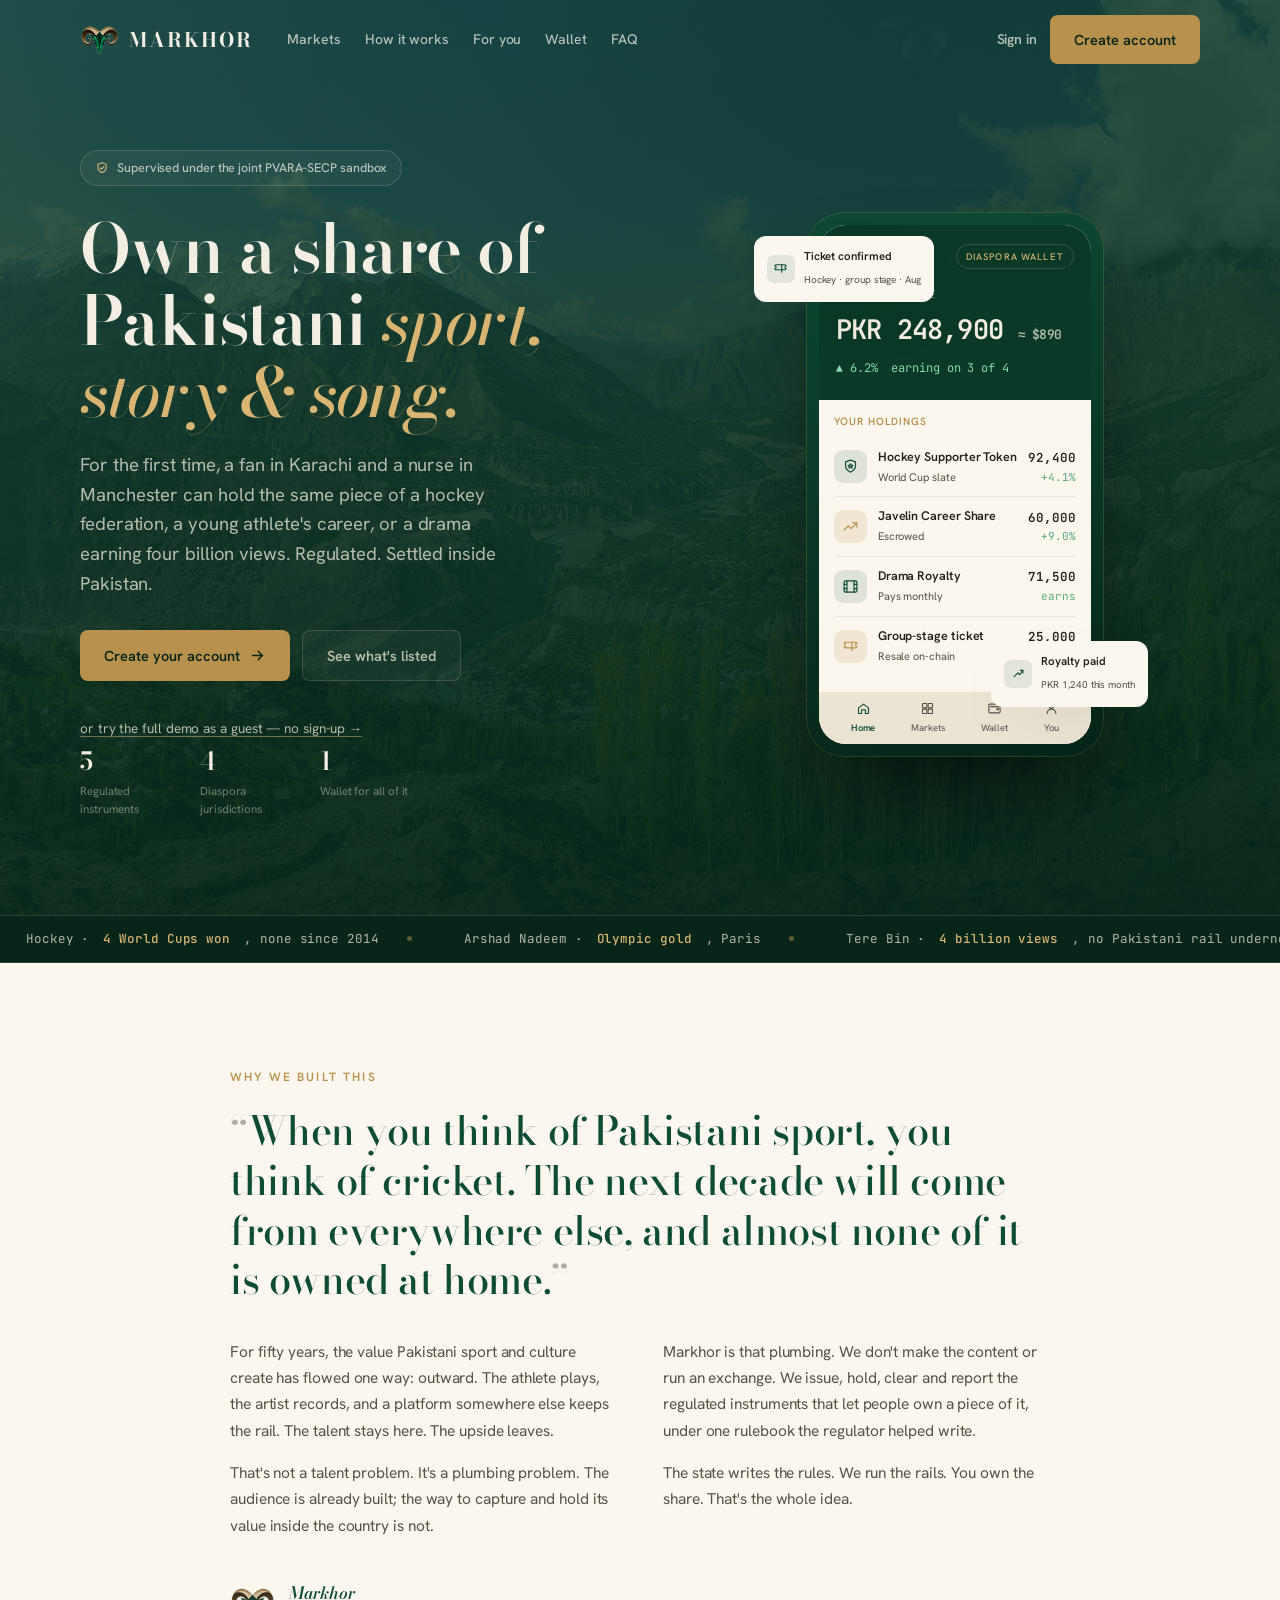
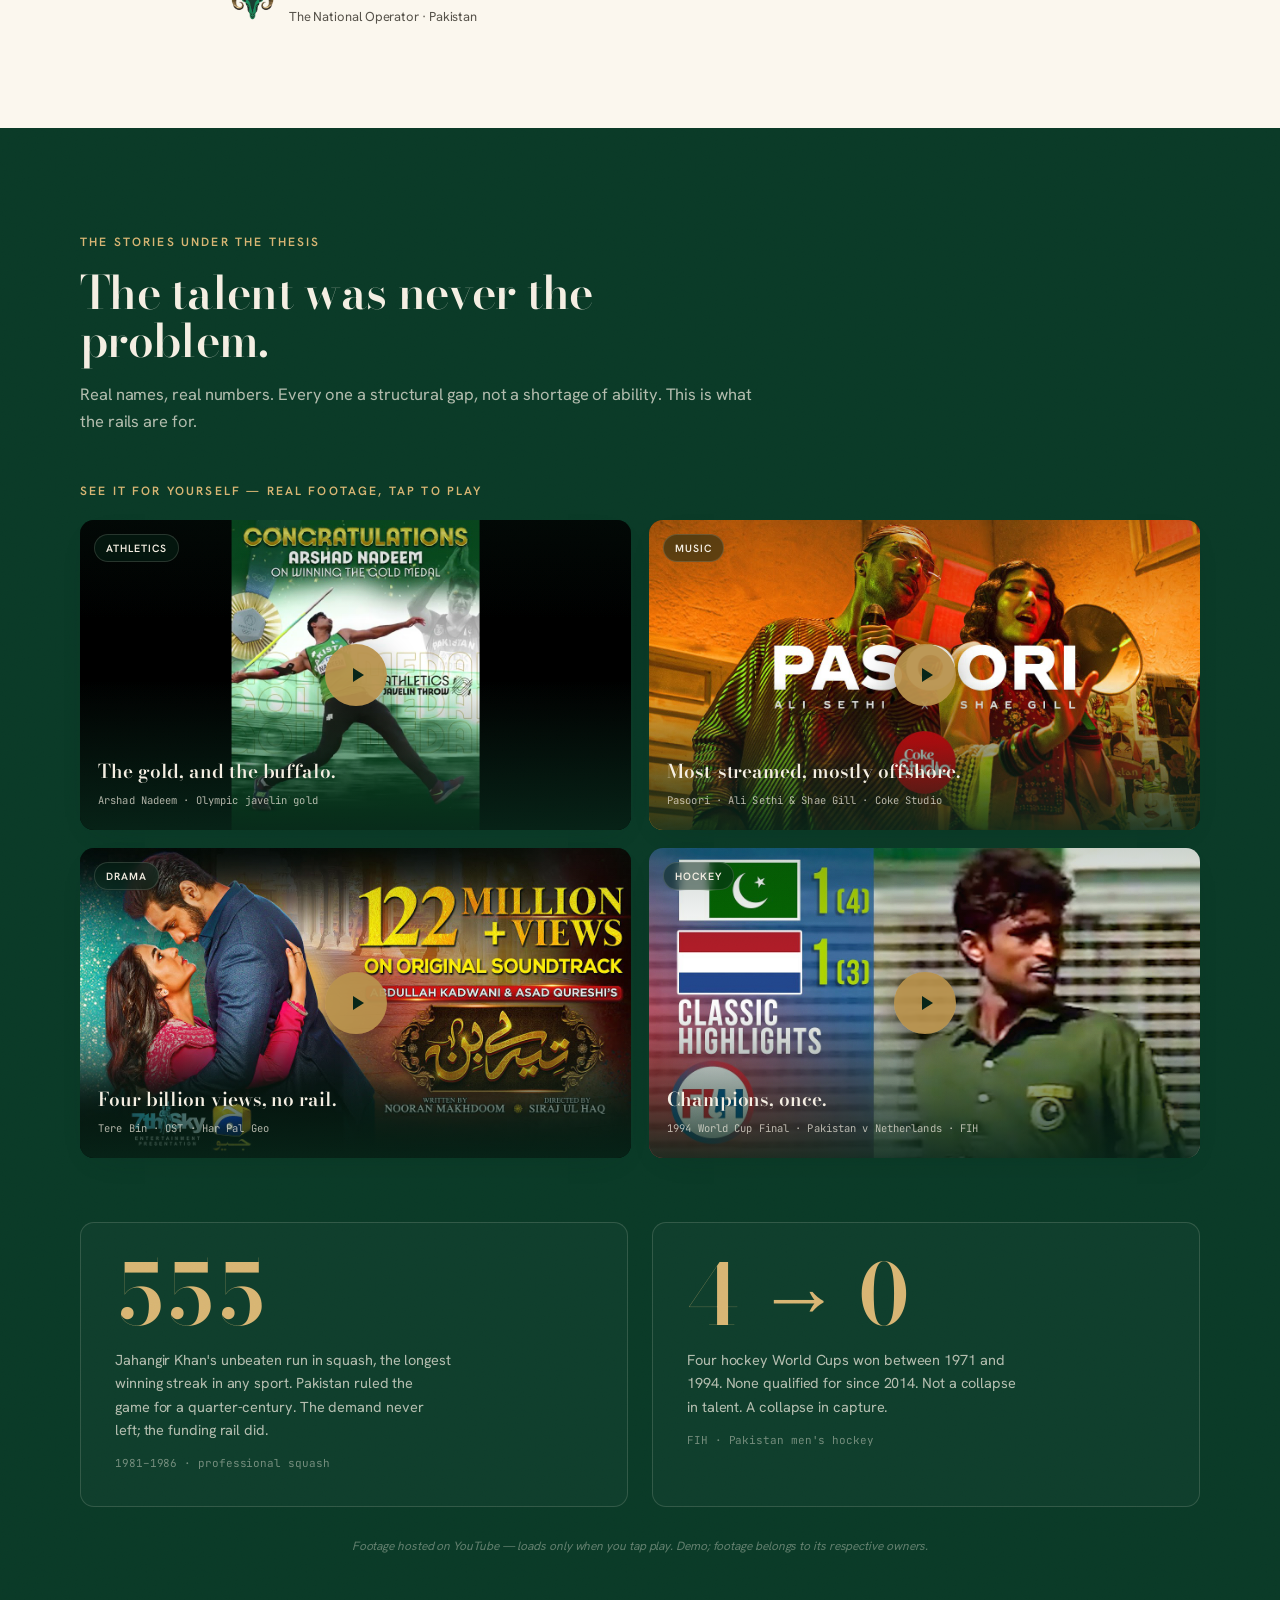
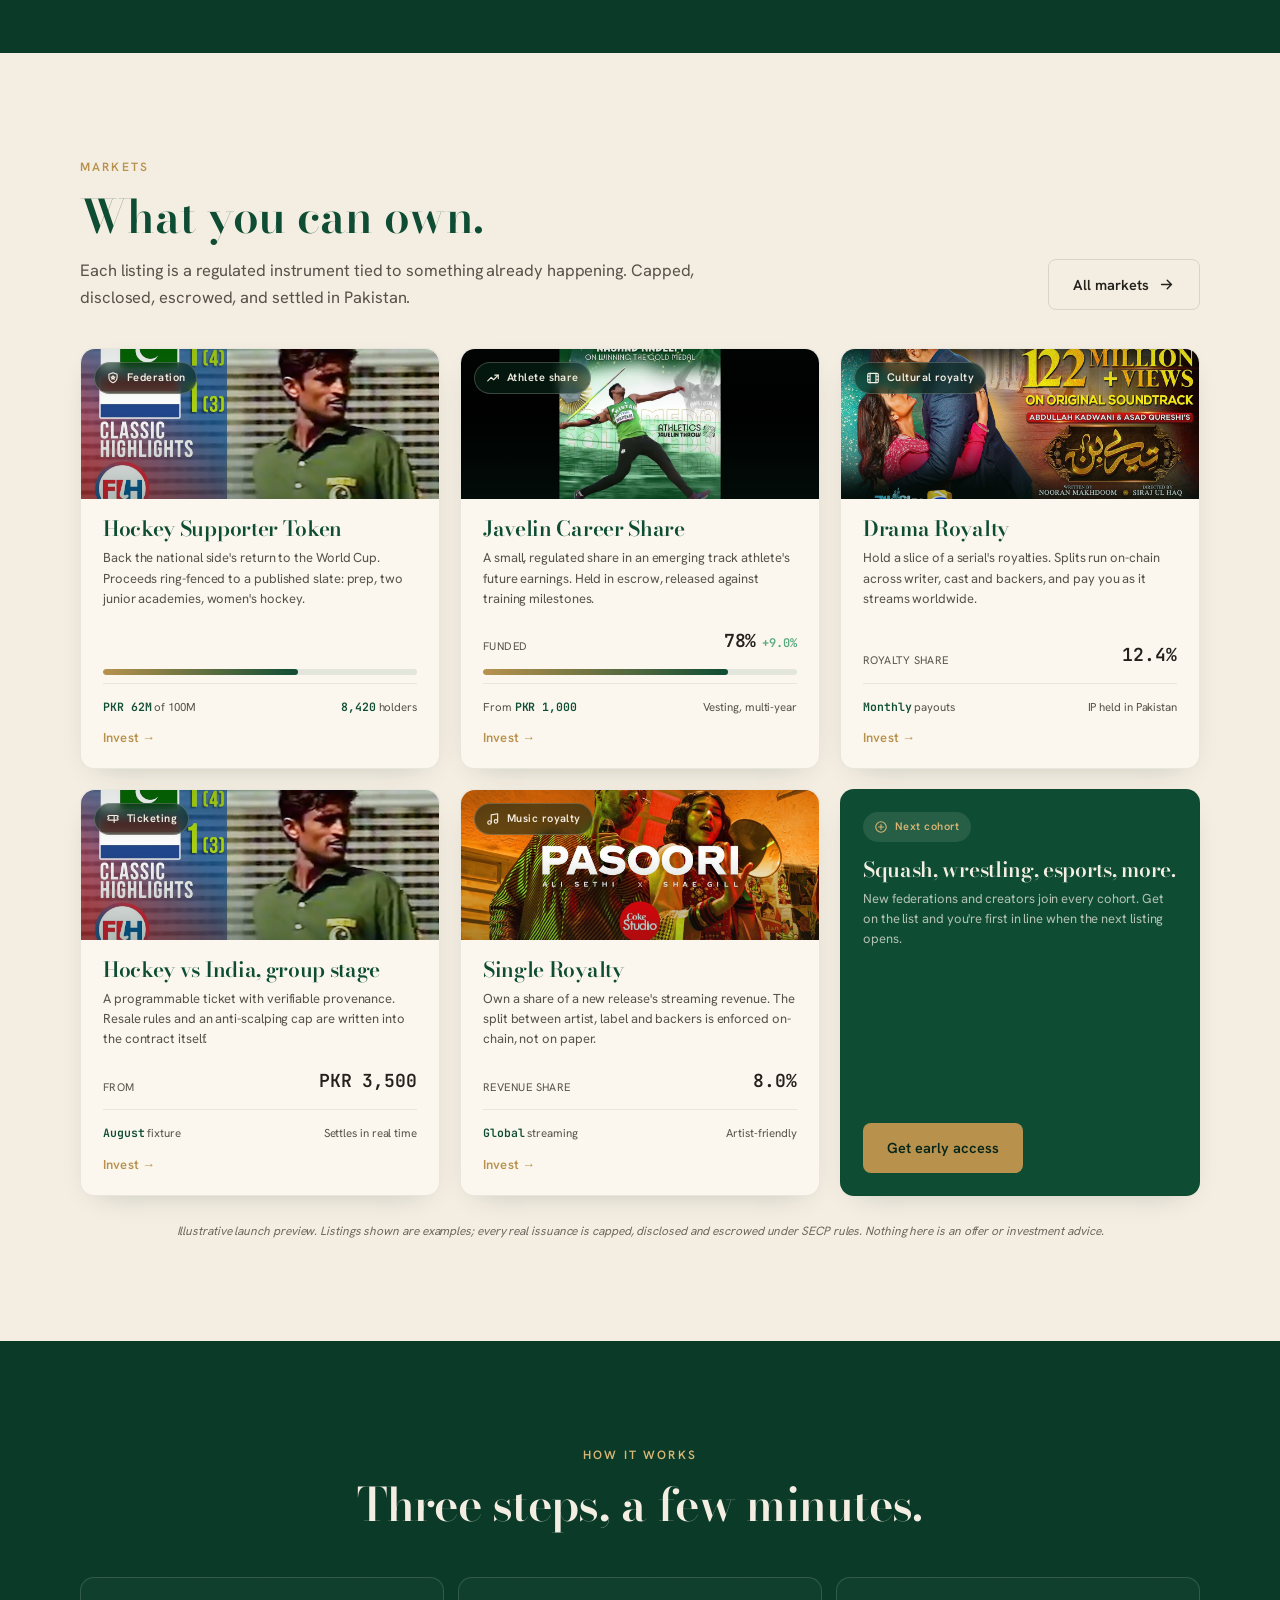
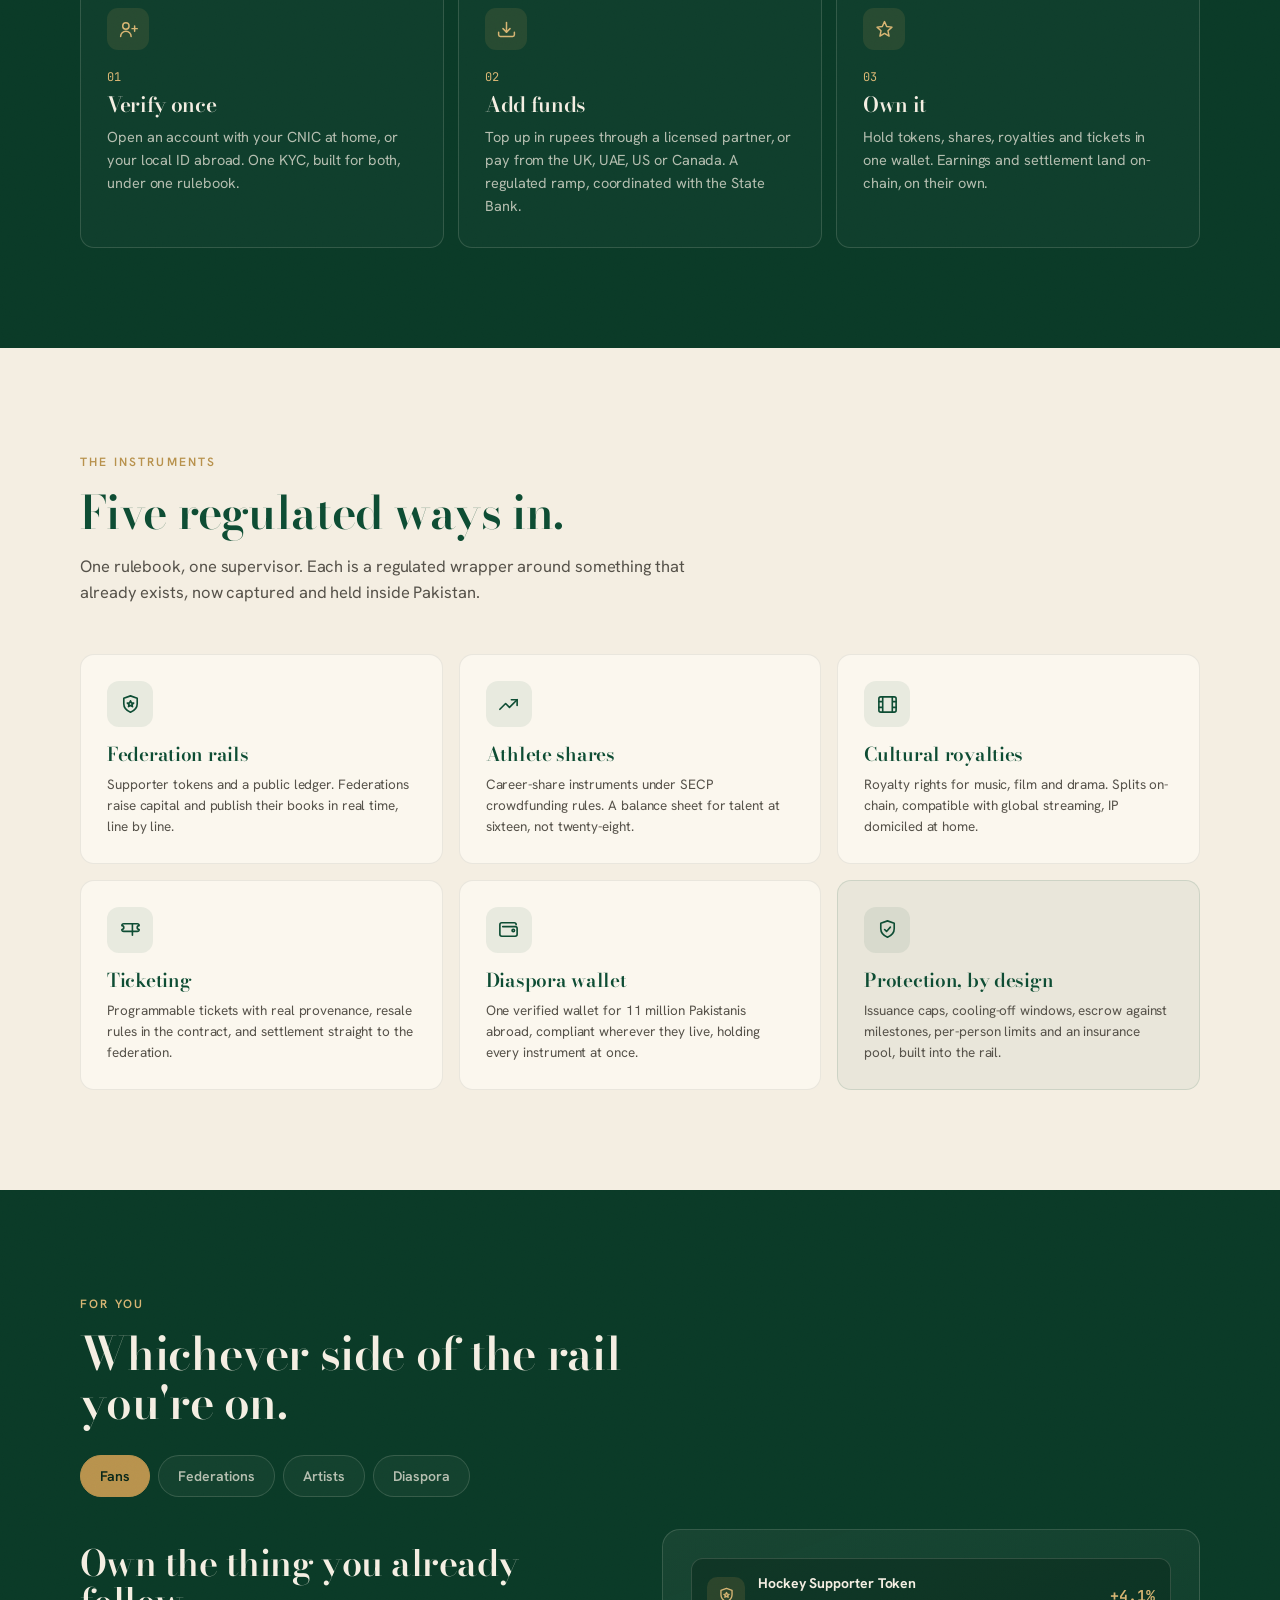
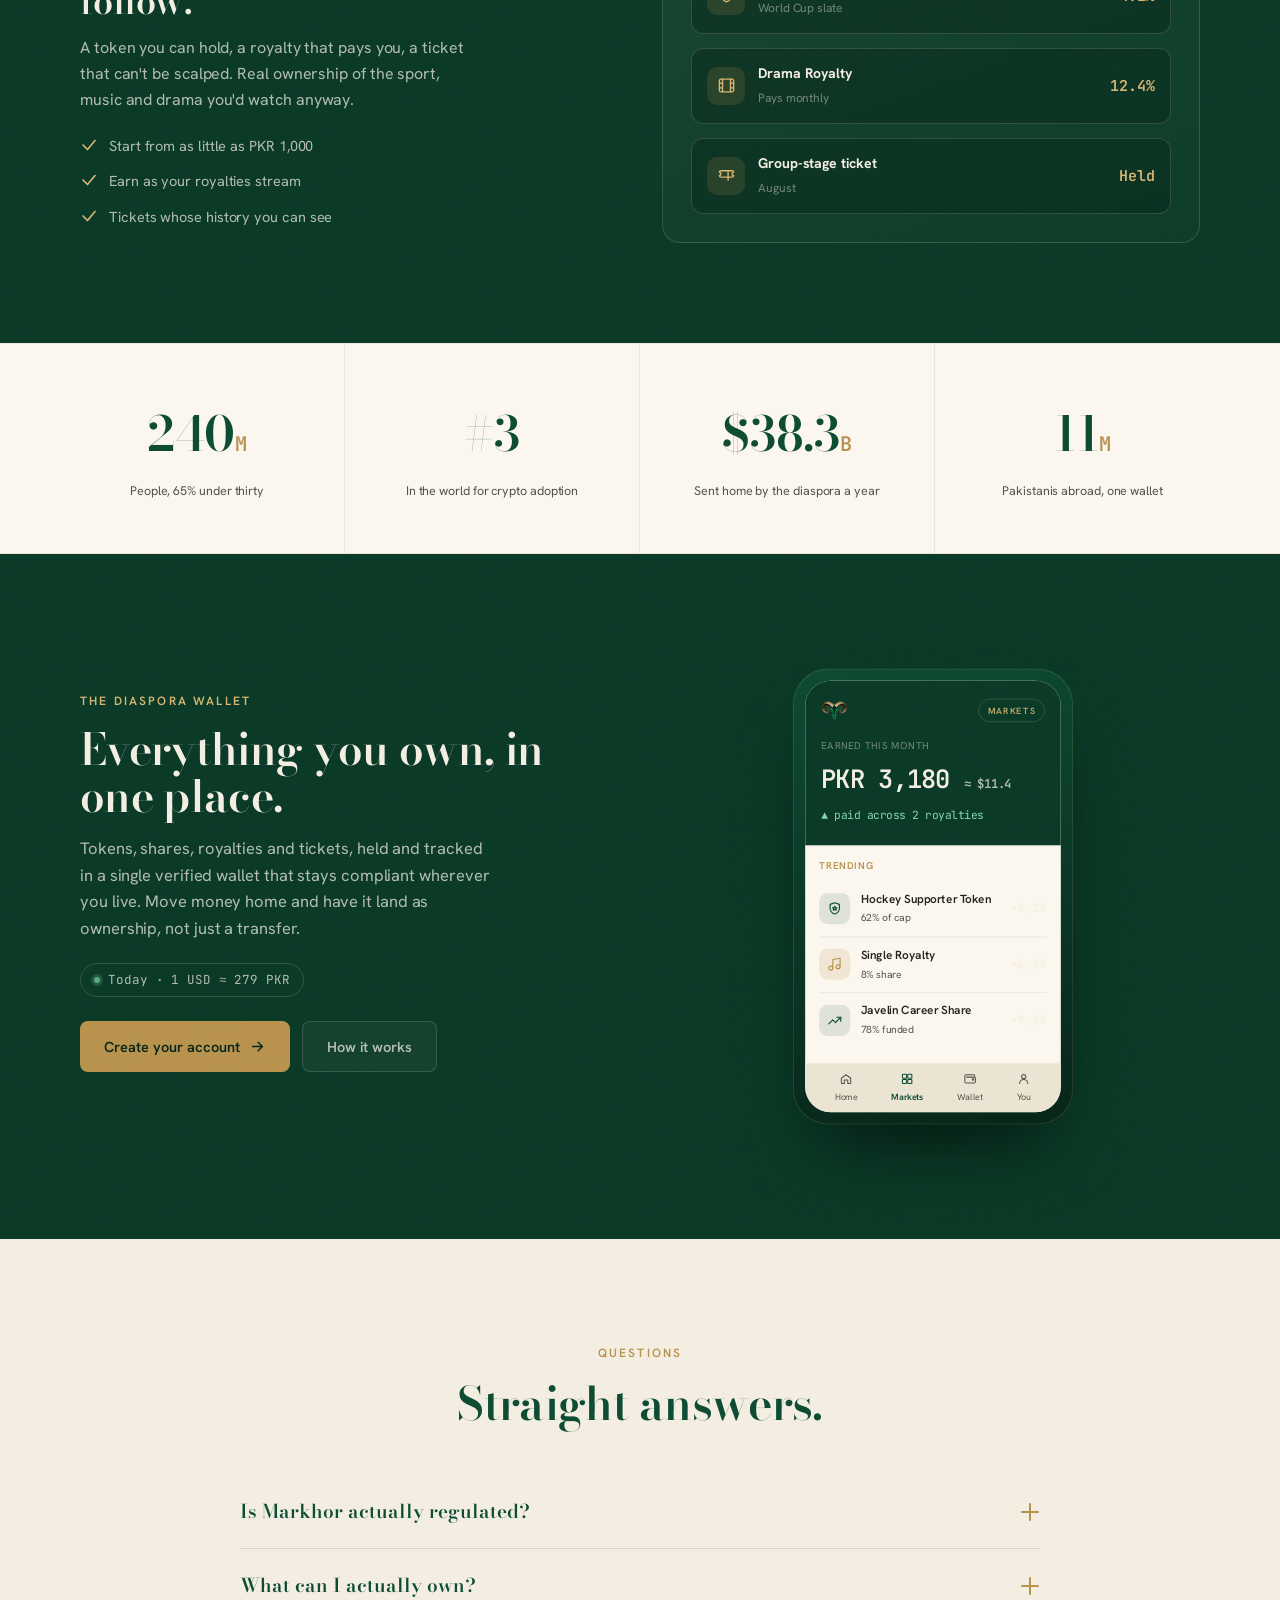
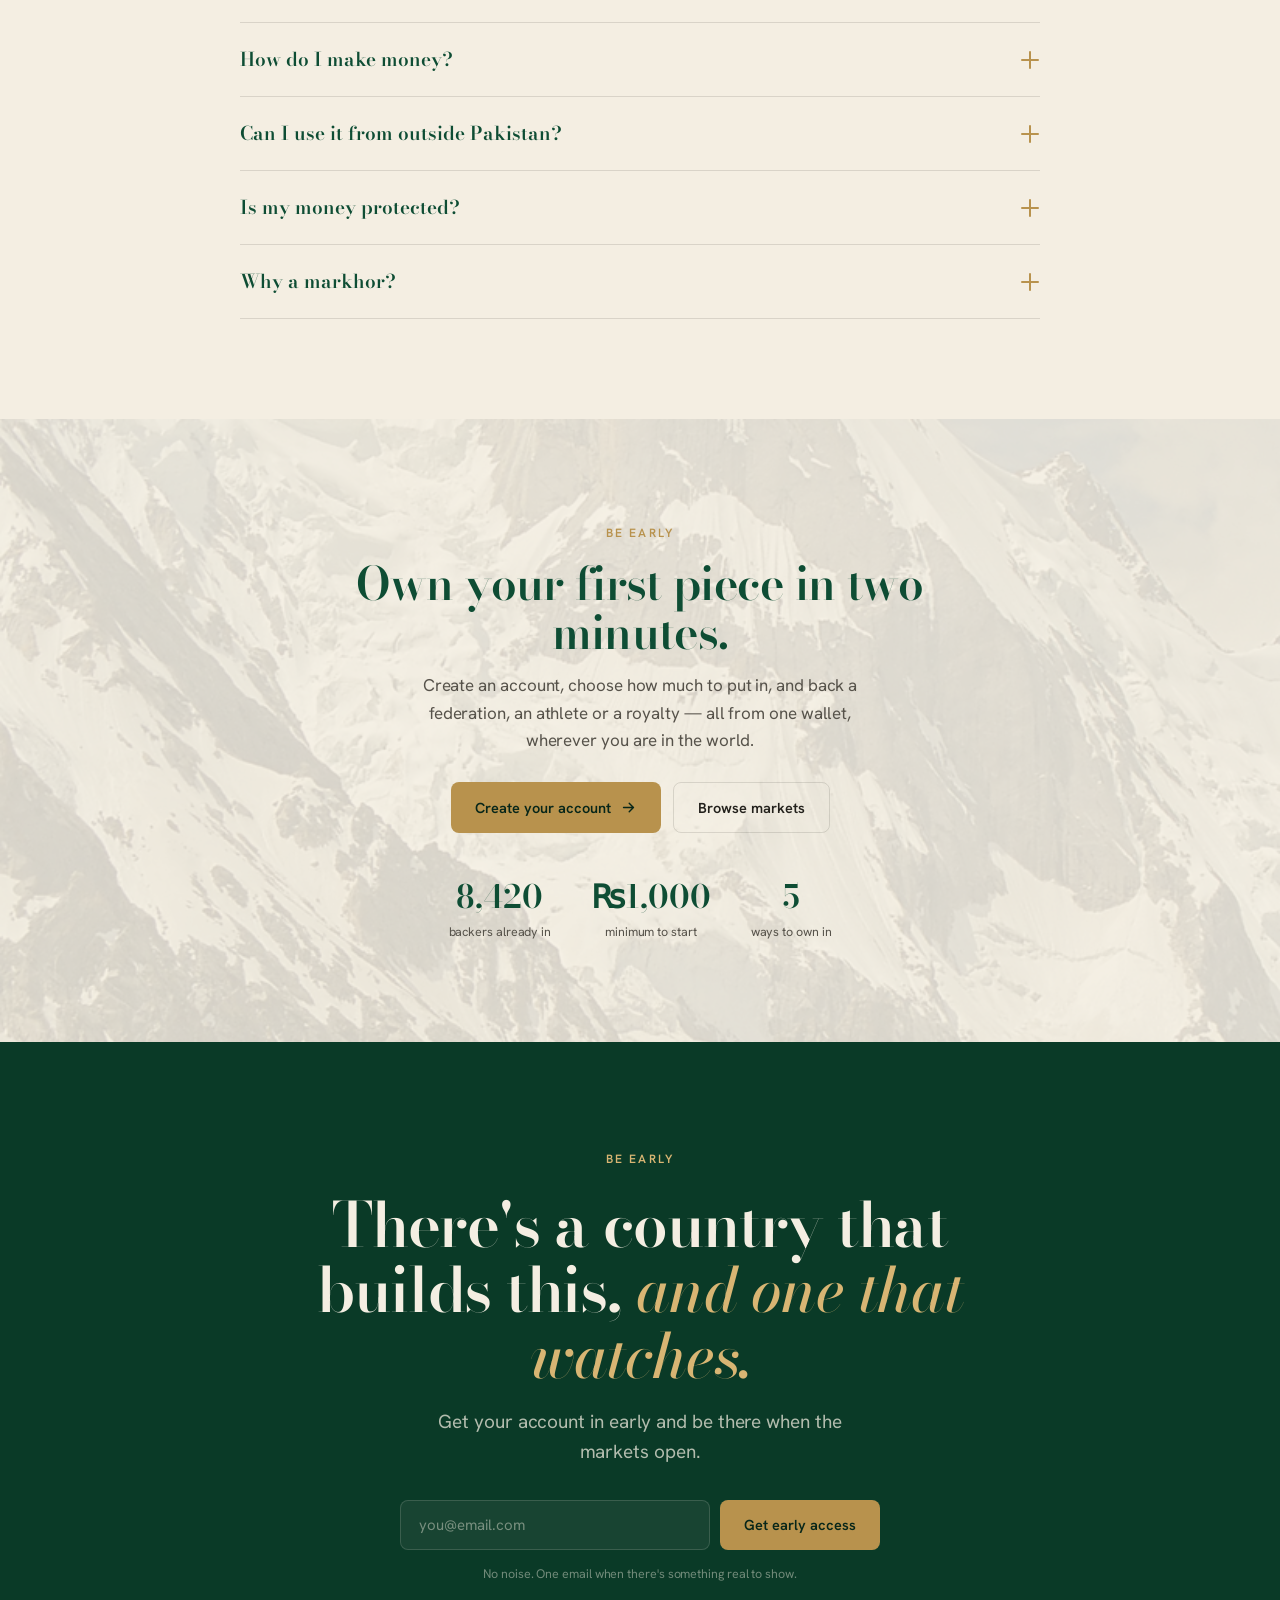
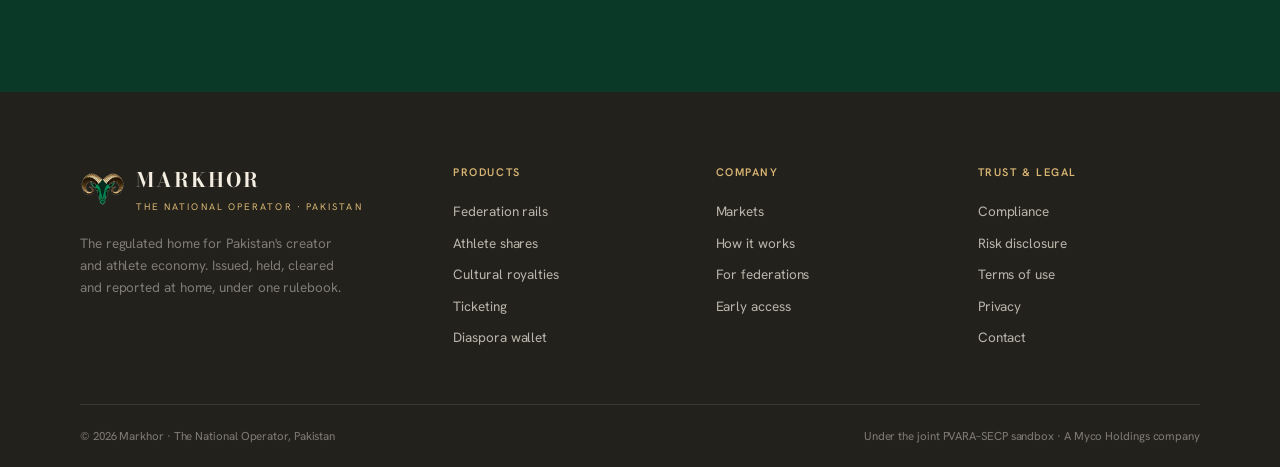
==== commit dced8e2f: "Full app shell: Dashboard/Markets/instrument detail/Wallet/Activity/Account, in-app nav, watchlist, " ====
--- a/index.html
+++ b/index.html
@@ -550,14 +550,14 @@
       <a href="#get" class="btn btn-ghost">All markets <svg><use href="#i-arrow"/></svg></a>
     </div>
     <div class="mgrid reveal">
-      <a class="mc" href="javascript:void 0" data-action="buy" data-id="phf">
+      <a class="mc" href="javascript:void 0" data-action="view" data-id="phf">
         <div class="mc-img" style="--img:url('assets/img/yt/hockey1994.jpg')"><span class="cat"><svg><use href="#i-fed"/></svg> Federation</span></div>
         <h3>Hockey Supporter Token</h3>
         <p class="d">Back the national side's return to the World Cup. Proceeds ring-fenced to a published slate: prep, two junior academies, women's hockey.</p>
         <div class="prog"><i style="width:62%"></i></div>
         <div class="meta"><span><b>PKR 62M</b> of 100M</span><span><b>8,420</b> holders</span></div>
       </a>
-      <a class="mc" href="javascript:void 0" data-action="buy" data-id="javelin">
+      <a class="mc" href="javascript:void 0" data-action="view" data-id="javelin">
         <div class="mc-img" style="--img:url('assets/img/yt/arshad.jpg')"><span class="cat"><svg><use href="#i-ath"/></svg> Athlete share</span></div>
         <h3>Javelin Career Share</h3>
         <p class="d">A small, regulated share in an emerging track athlete's future earnings. Held in escrow, released against training milestones.</p>
@@ -565,21 +565,21 @@
         <div class="prog"><i style="width:78%"></i></div>
         <div class="meta"><span>From <b>PKR 1,000</b></span><span>Vesting, multi-year</span></div>
       </a>
-      <a class="mc" href="javascript:void 0" data-action="buy" data-id="drama">
+      <a class="mc" href="javascript:void 0" data-action="view" data-id="drama">
         <div class="mc-img" style="--img:url('assets/img/yt/terebin.jpg')"><span class="cat"><svg><use href="#i-film"/></svg> Cultural royalty</span></div>
         <h3>Drama Royalty</h3>
         <p class="d">Hold a slice of a serial's royalties. Splits run on-chain across writer, cast and backers, and pay you as it streams worldwide.</p>
         <div class="srow"><span class="k">Royalty share</span><span class="v">12.4%</span></div>
         <div class="meta"><span><b>Monthly</b> payouts</span><span>IP held in Pakistan</span></div>
       </a>
-      <a class="mc" href="javascript:void 0" data-action="buy" data-id="ticket">
+      <a class="mc" href="javascript:void 0" data-action="view" data-id="ticket">
         <div class="mc-img" style="--img:url('assets/img/yt/hockey1994.jpg')"><span class="cat"><svg><use href="#i-ticket"/></svg> Ticketing</span></div>
         <h3>Hockey vs India, group stage</h3>
         <p class="d">A programmable ticket with verifiable provenance. Resale rules and an anti-scalping cap are written into the contract itself.</p>
         <div class="srow"><span class="k">From</span><span class="v">PKR 3,500</span></div>
         <div class="meta"><span><b>August</b> fixture</span><span>Settles in real time</span></div>
       </a>
-      <a class="mc" href="javascript:void 0" data-action="buy" data-id="music">
+      <a class="mc" href="javascript:void 0" data-action="view" data-id="music">
         <div class="mc-img" style="--img:url('assets/img/yt/pasoori.jpg')"><span class="cat"><svg><use href="#i-music"/></svg> Music royalty</span></div>
         <h3>Single Royalty</h3>
         <p class="d">Own a share of a new release's streaming revenue. The split between artist, label and backers is enforced on-chain, not on paper.</p>
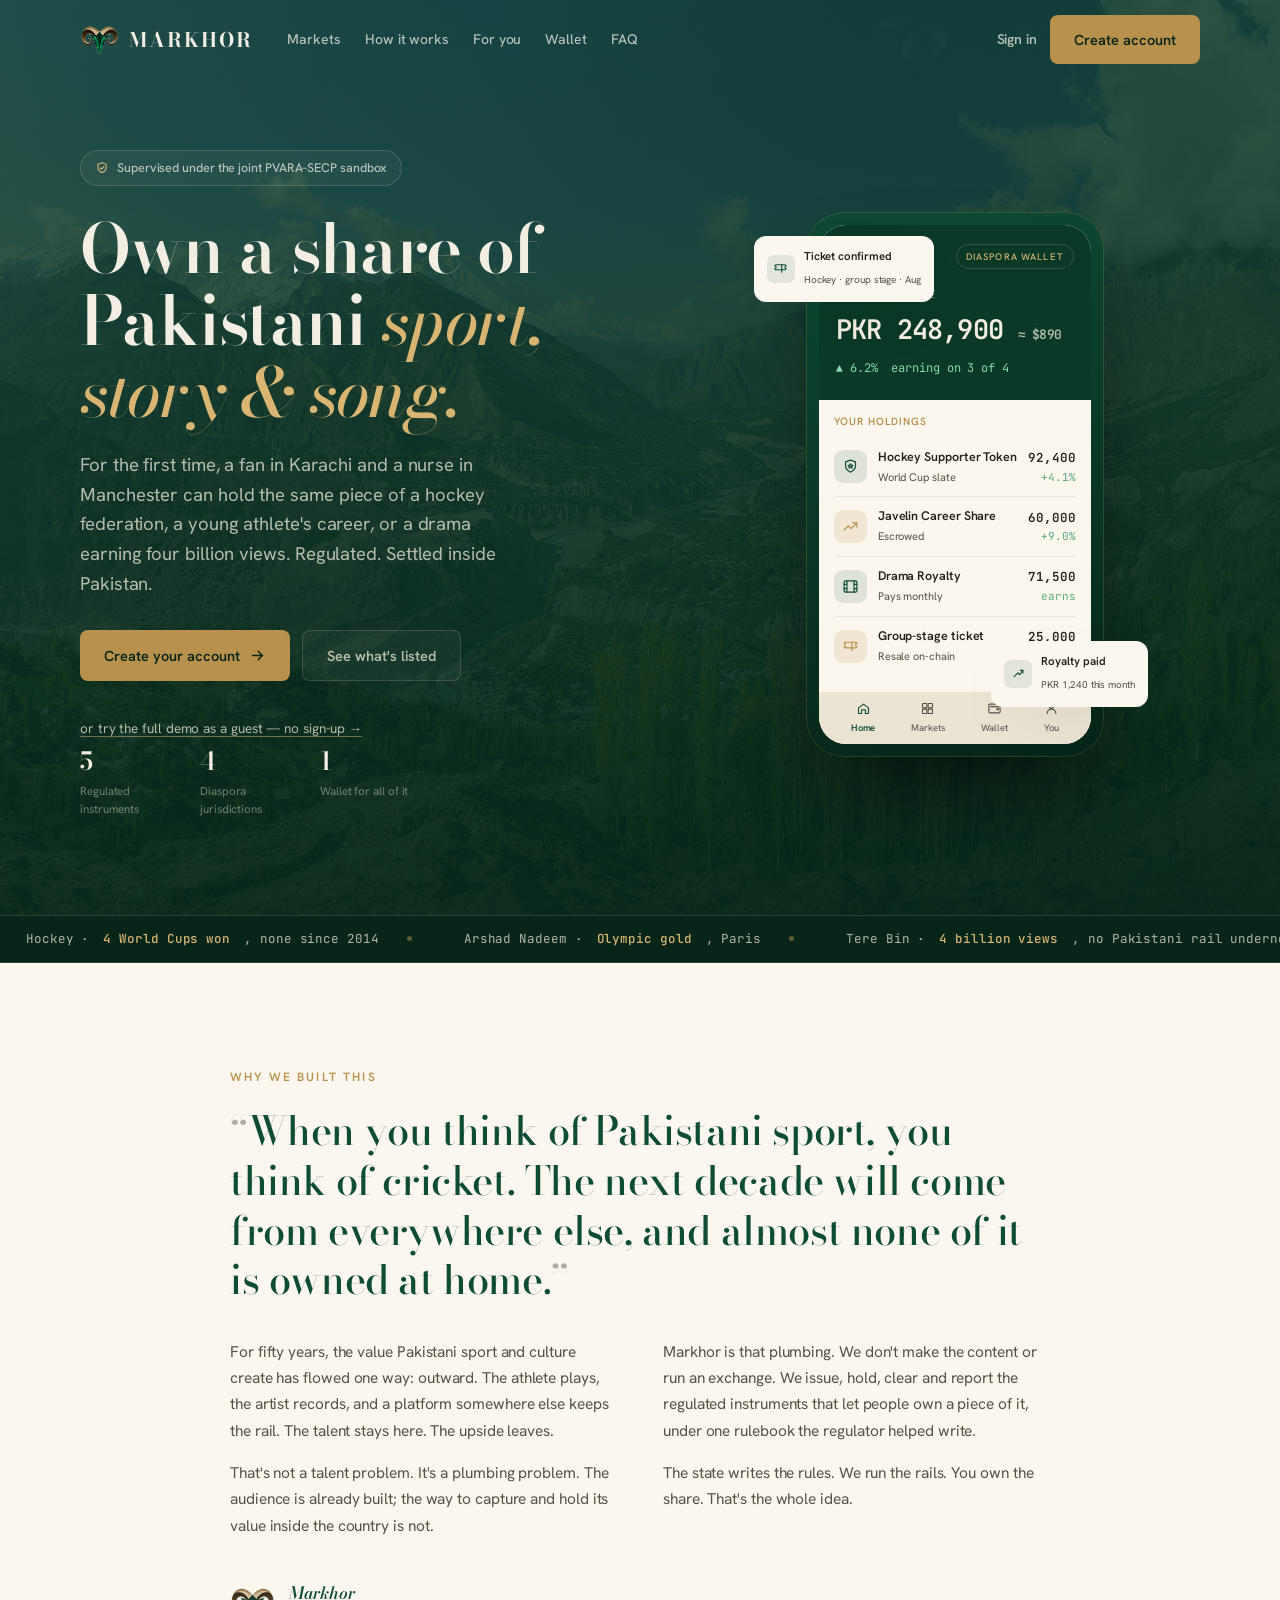
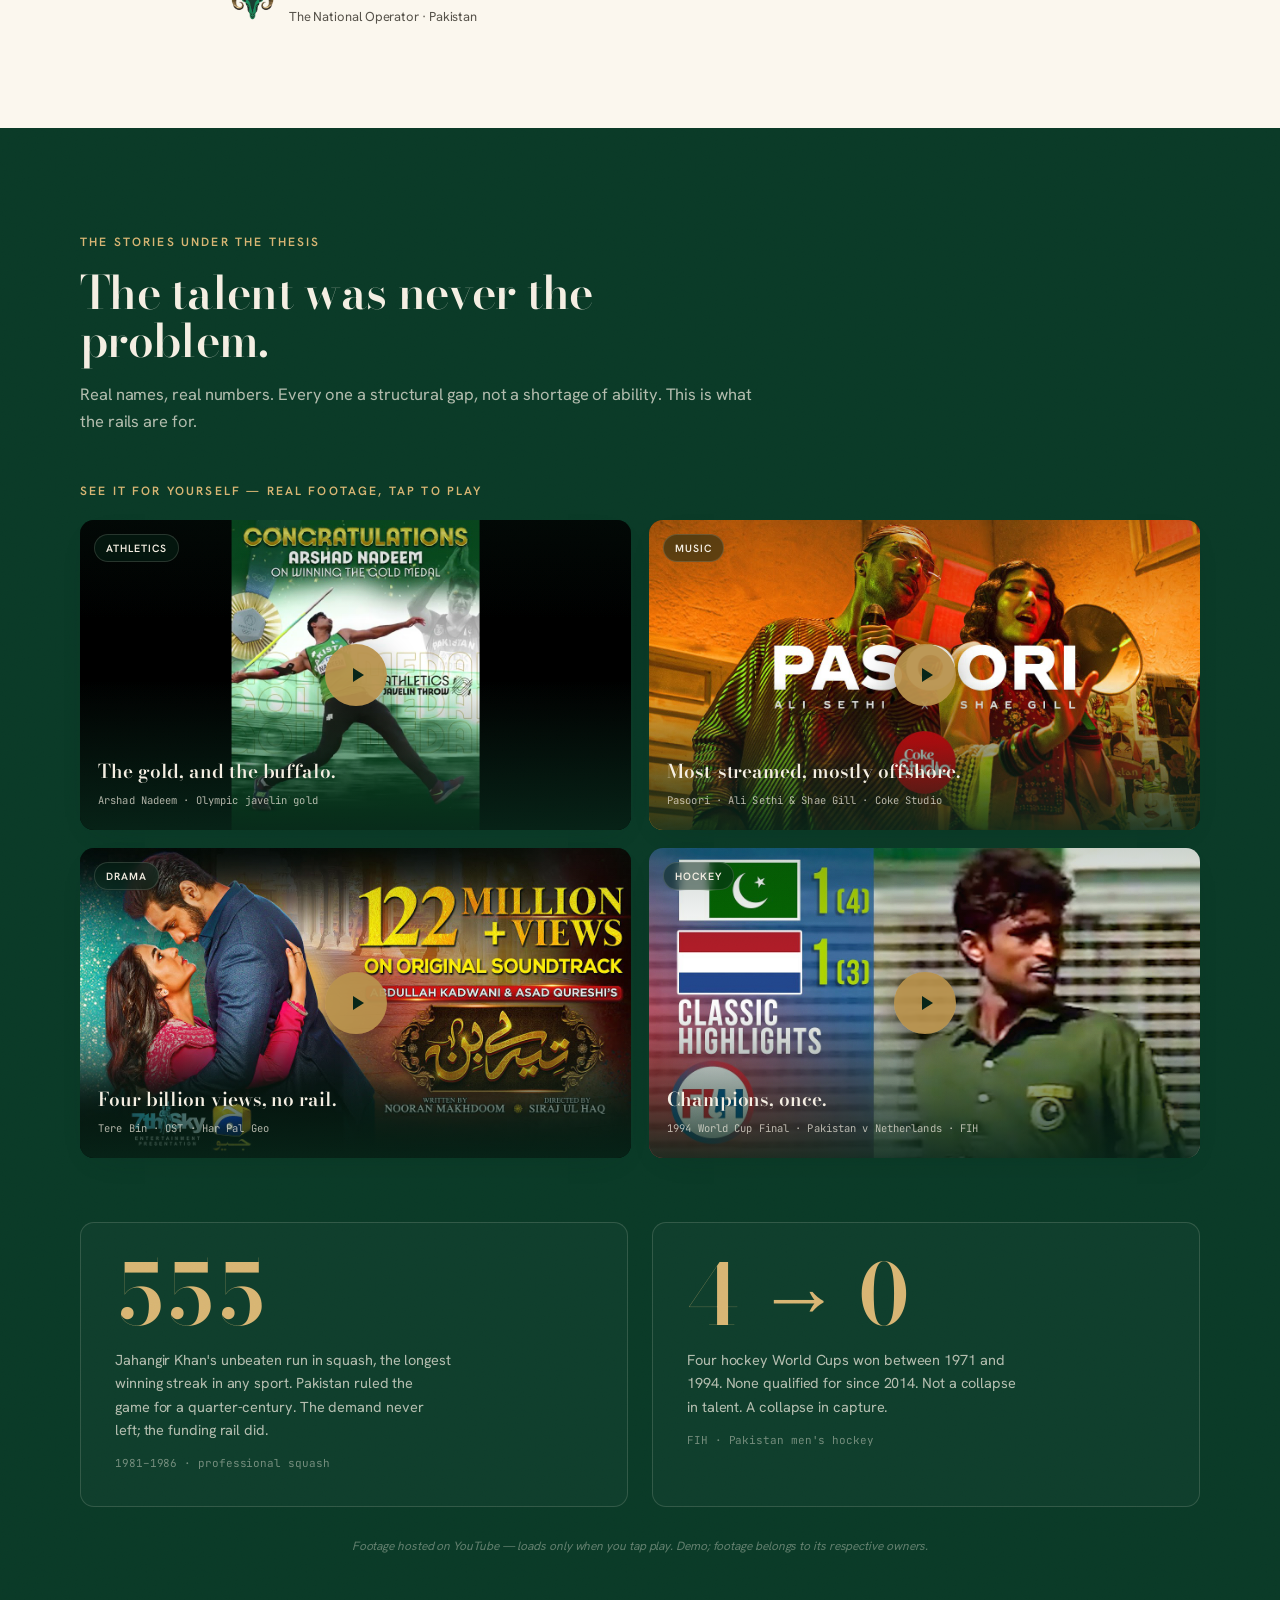
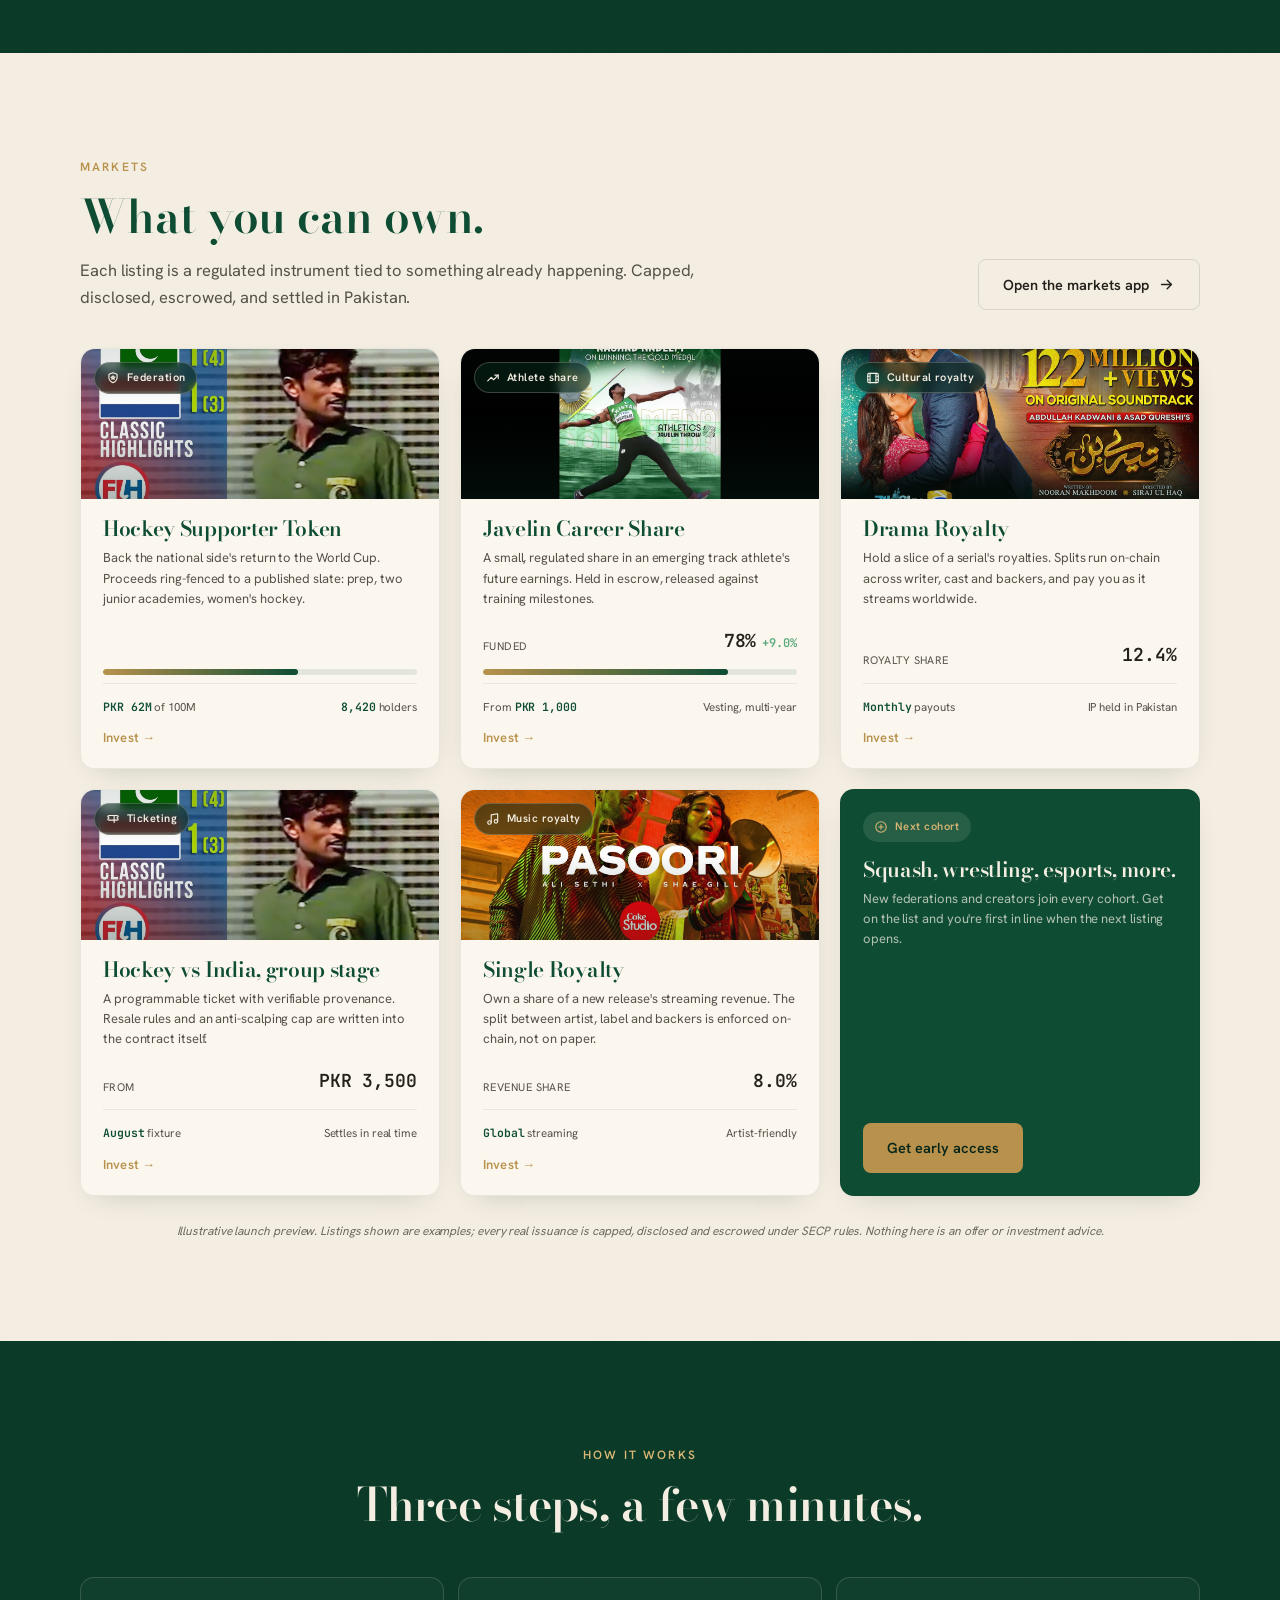
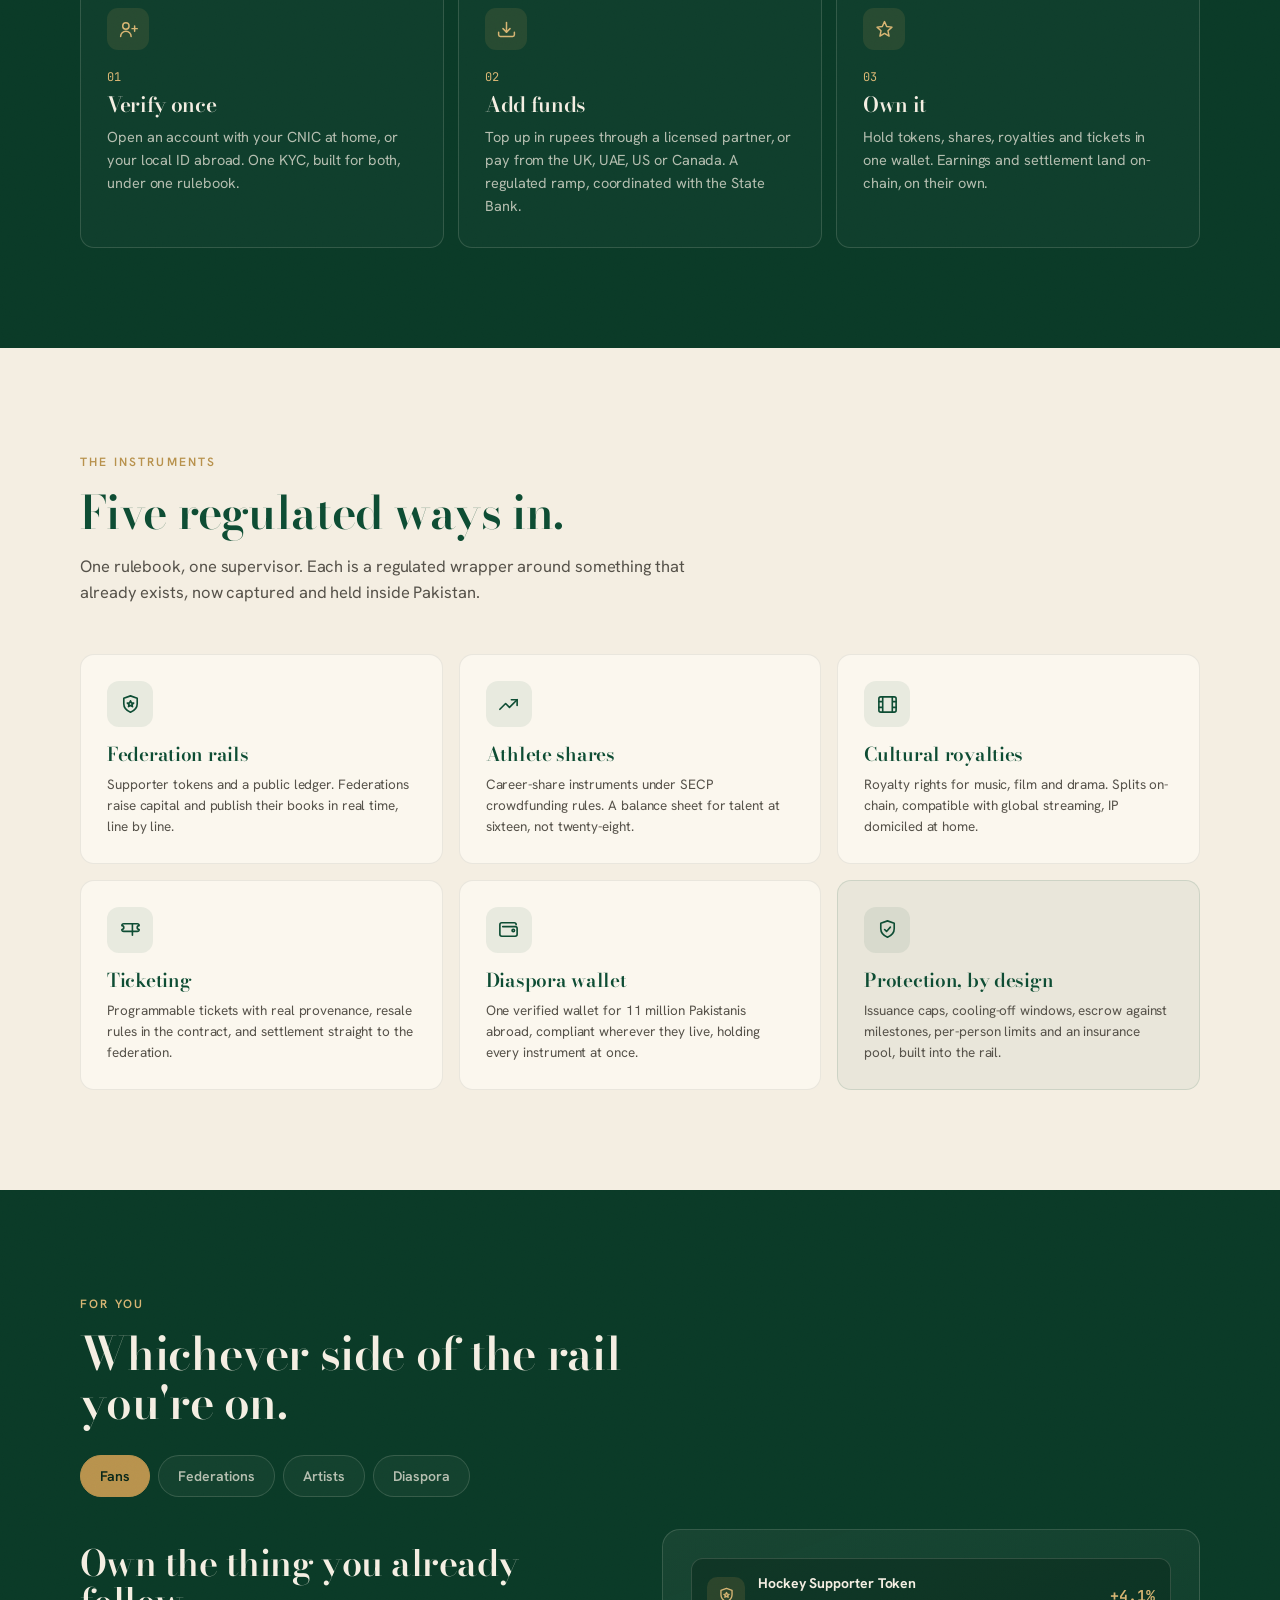
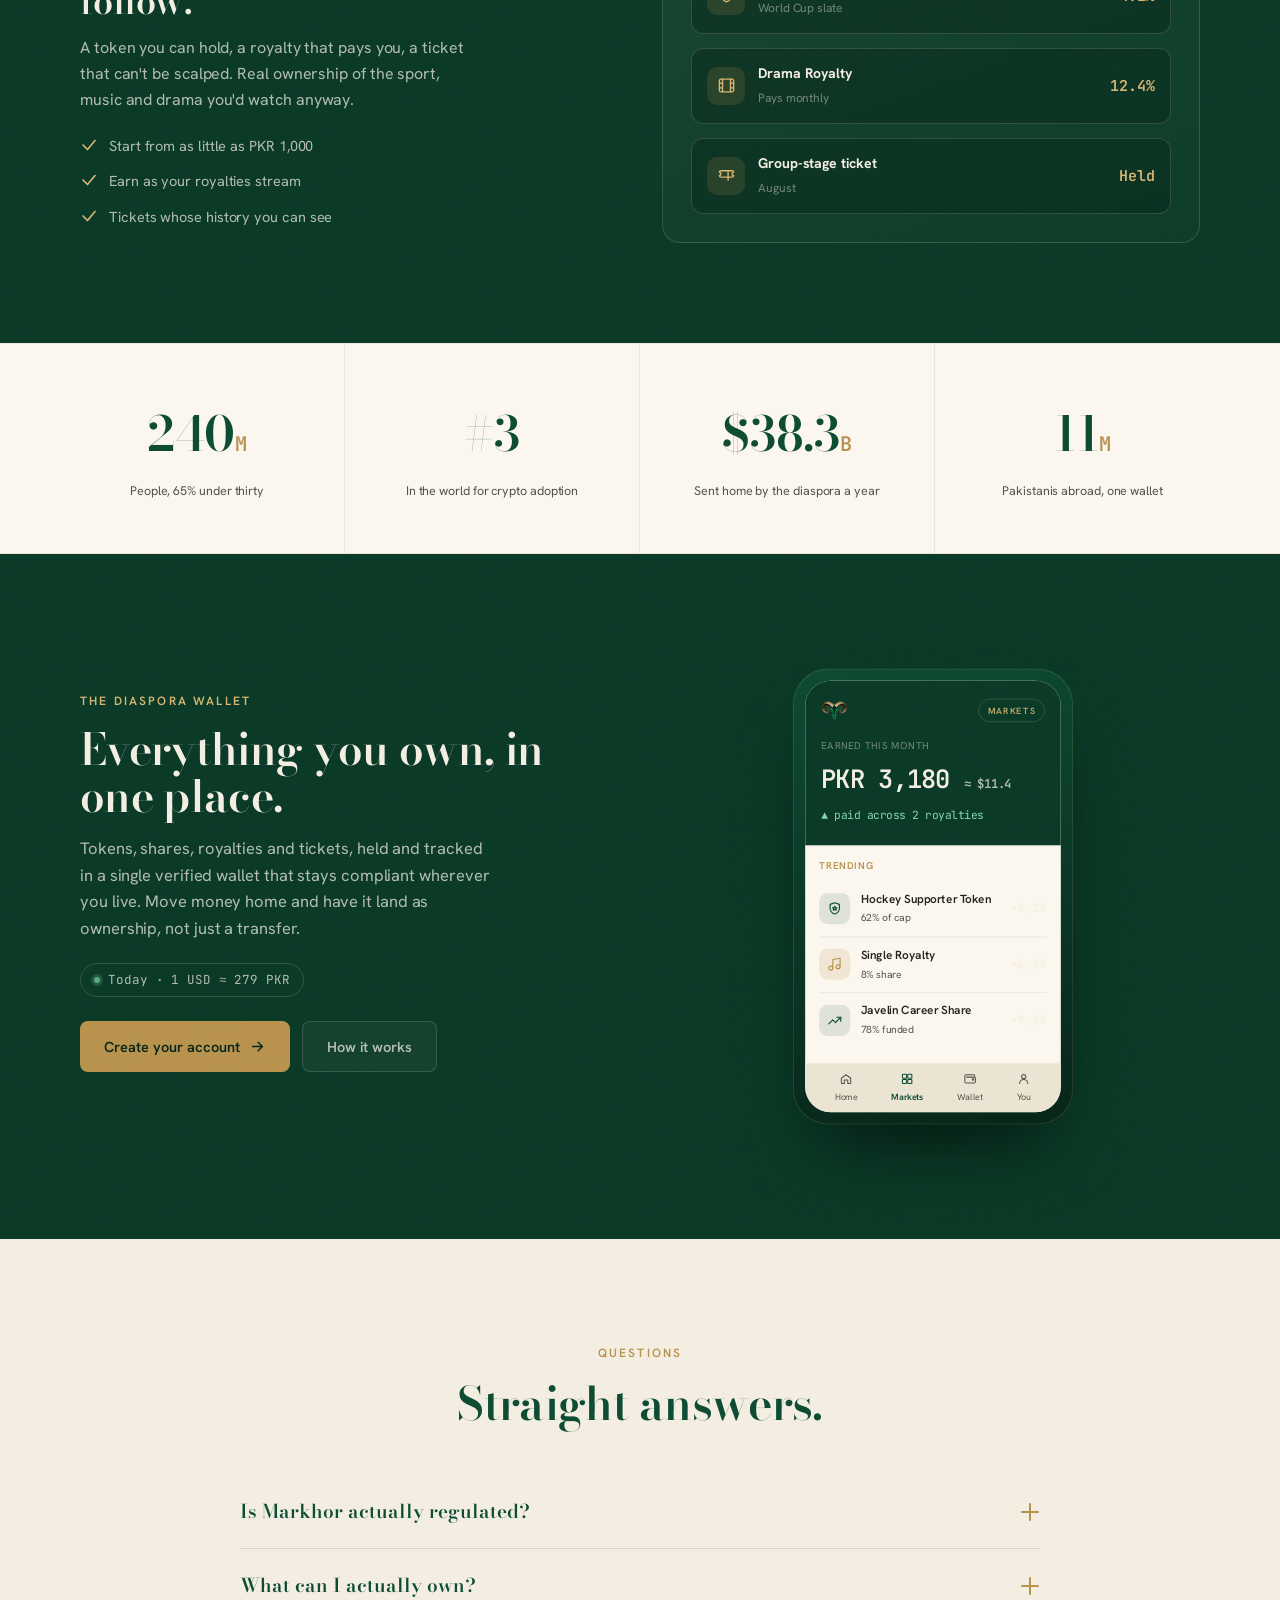
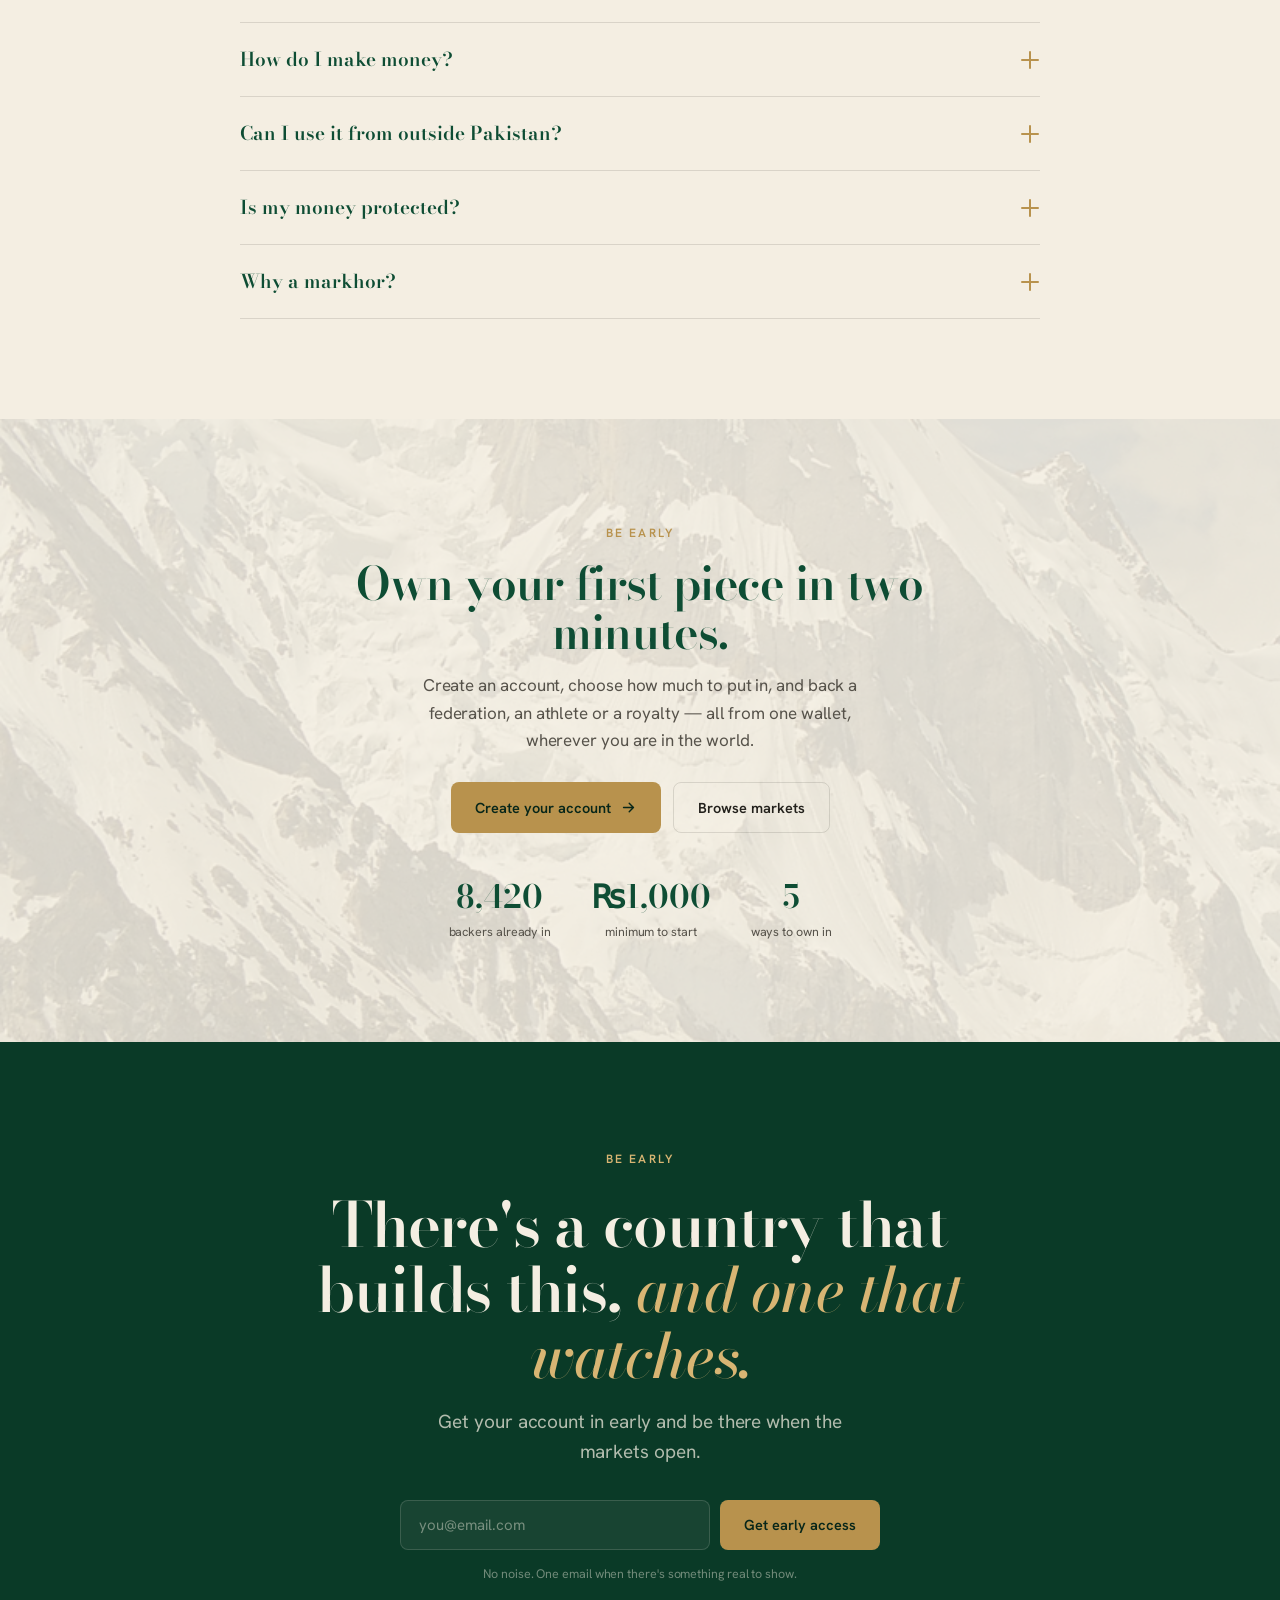
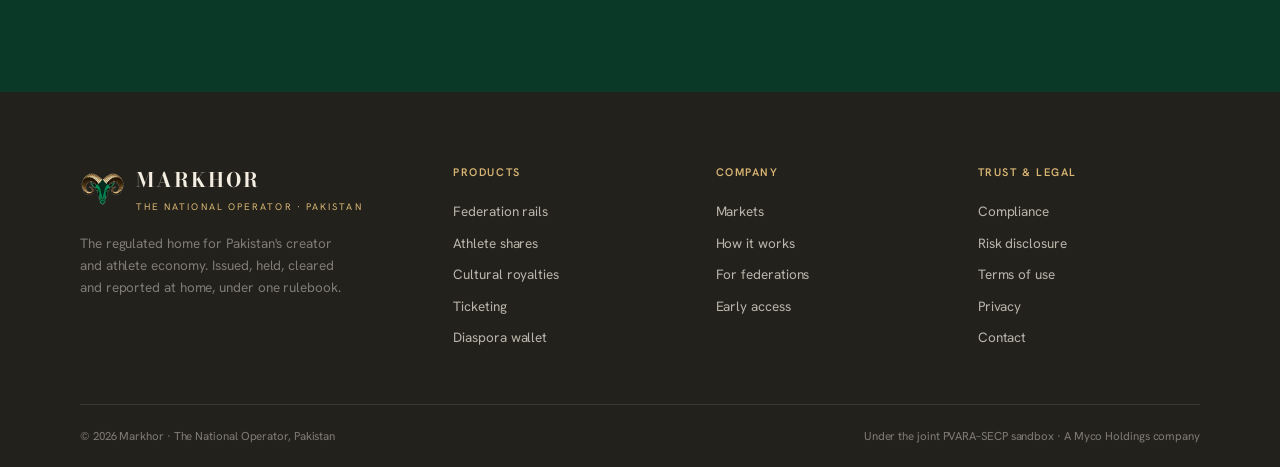
==== commit 5fdc0378: "Make features functional: withdraw, sell, claim royalty, price alerts, auto-invest, fan voting, noti" ====
--- a/index.html
+++ b/index.html
@@ -395,7 +395,7 @@
       <a href="#markets">Markets</a>
       <a href="#how">How it works</a>
       <a href="#who">For you</a>
-      <a href="#wallet">Wallet</a>
+      <a href="javascript:void 0" data-action="wallet">Wallet</a>
       <a href="#faq">FAQ</a>
     </div>
     <div class="nav-r">
@@ -407,7 +407,7 @@
     </div>
   </div>
   <div class="mmenu" id="mmenu">
-    <a href="#markets">Markets</a><a href="#how">How it works</a><a href="#who">For you</a><a href="#wallet">Wallet</a><a href="#faq">FAQ</a>
+    <a href="#markets">Markets</a><a href="#how">How it works</a><a href="#who">For you</a><a href="javascript:void 0" data-action="wallet">Wallet</a><a href="#faq">FAQ</a>
     <span data-authnav="mobile" style="display:contents"></span>
   </div>
 </nav>
@@ -547,7 +547,7 @@
         <h2>What you can own.</h2>
         <p>Each listing is a regulated instrument tied to something already happening. Capped, disclosed, escrowed, and settled in Pakistan.</p>
       </div>
-      <a href="#get" class="btn btn-ghost">All markets <svg><use href="#i-arrow"/></svg></a>
+      <a href="javascript:void 0" data-action="markets" class="btn btn-ghost">Open the markets app <svg><use href="#i-arrow"/></svg></a>
     </div>
     <div class="mgrid reveal">
       <a class="mc" href="javascript:void 0" data-action="view" data-id="phf">
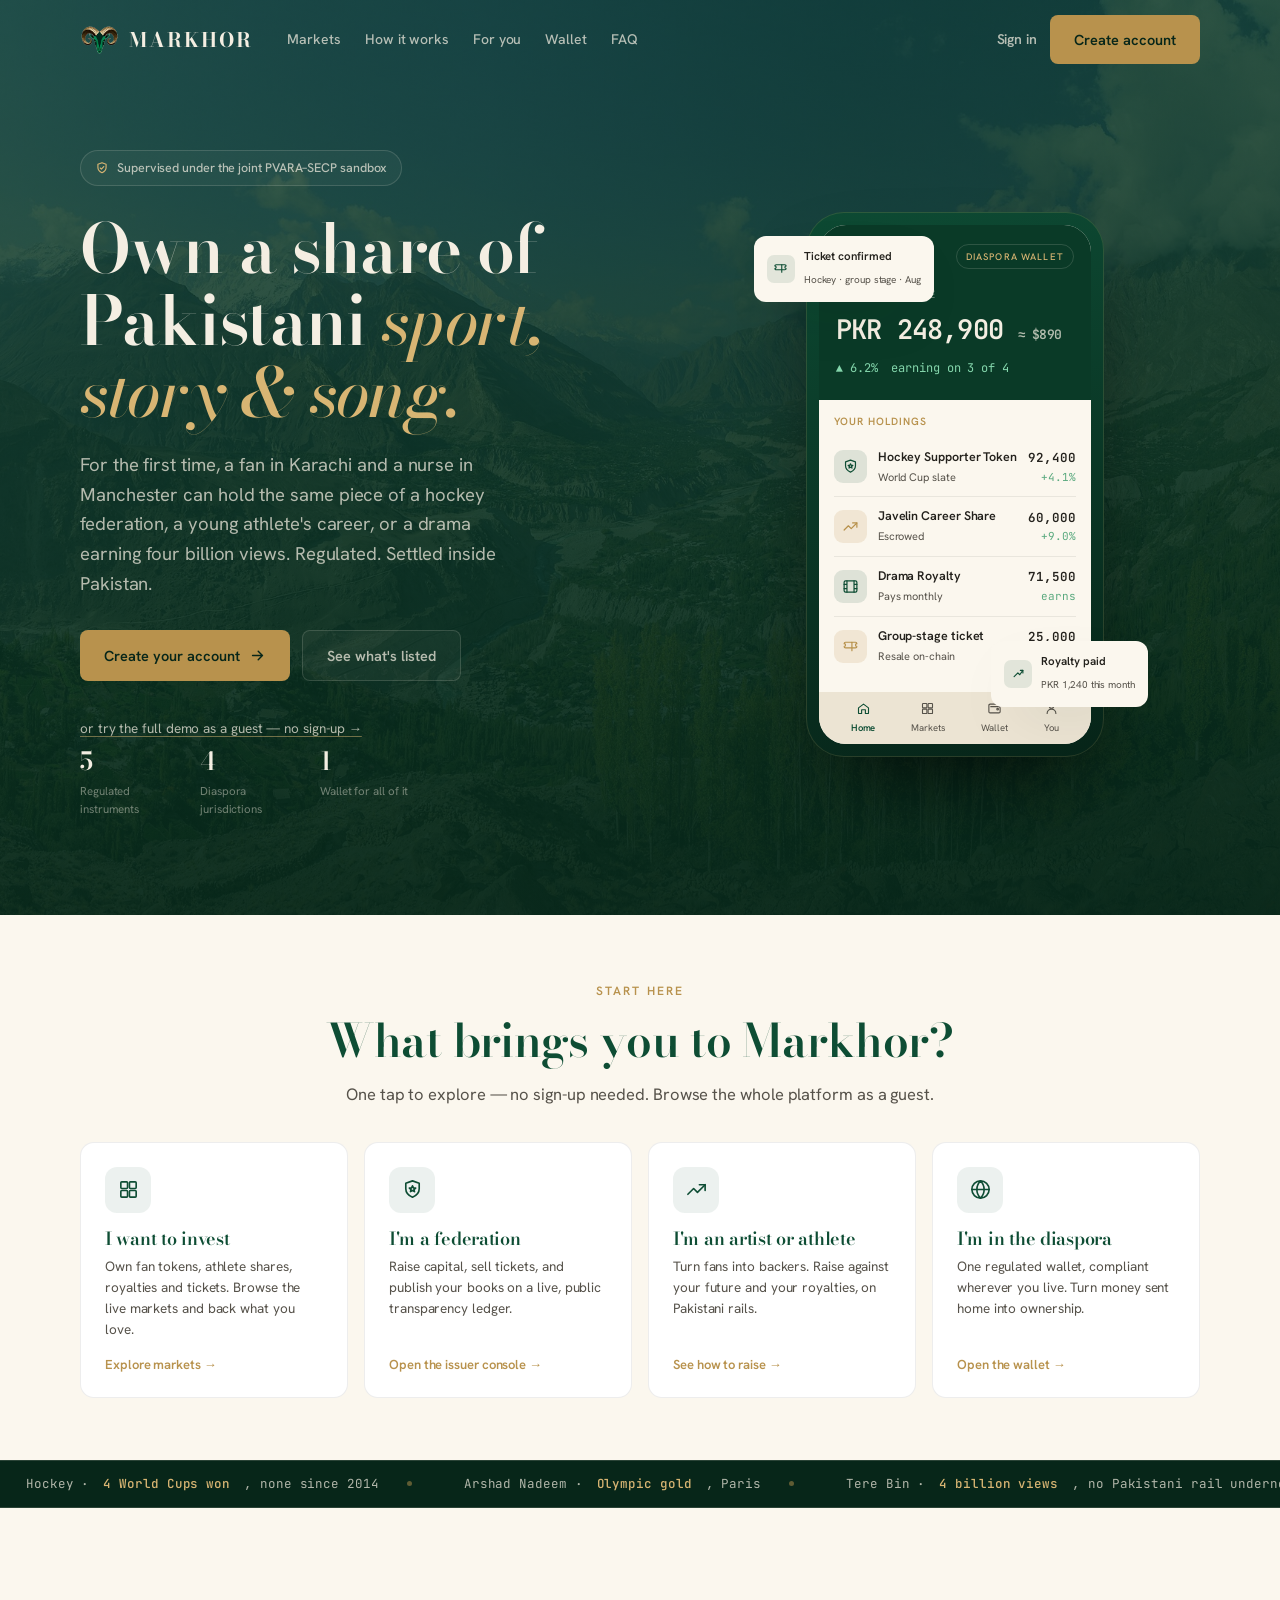
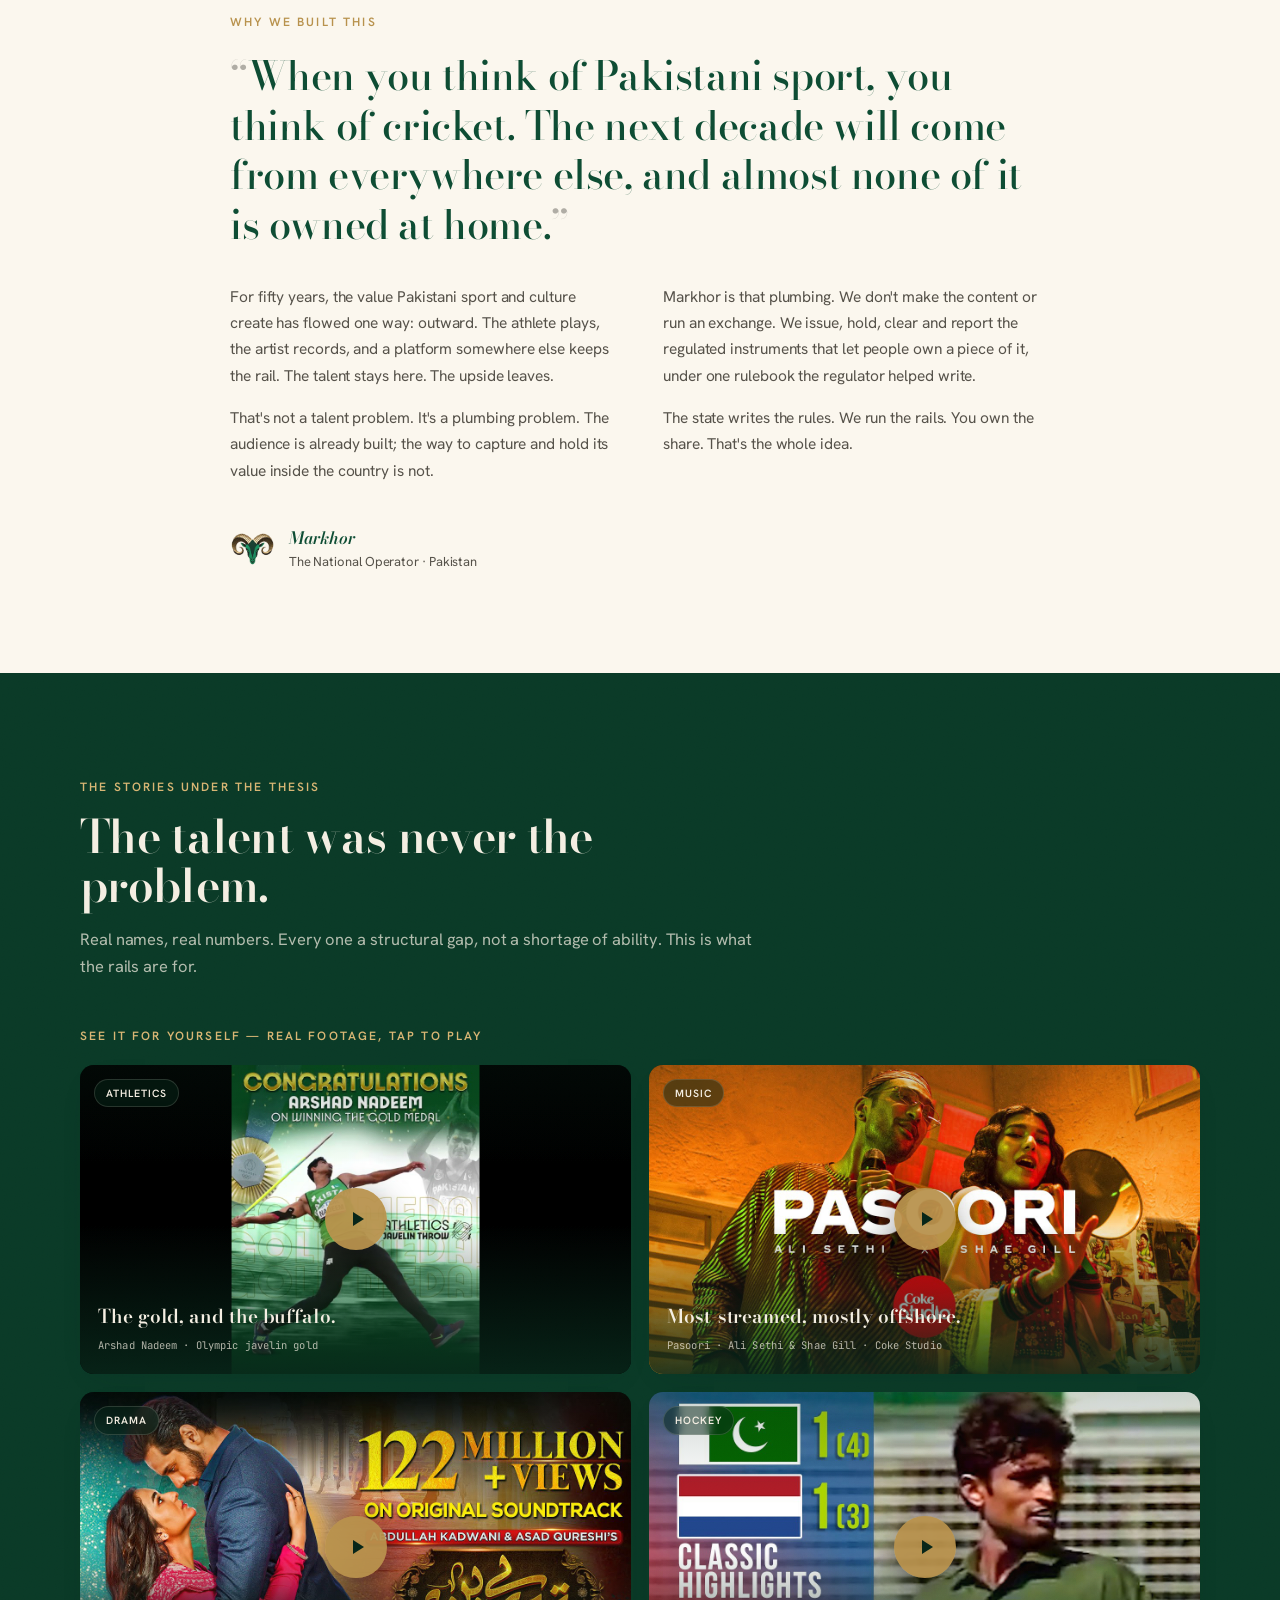
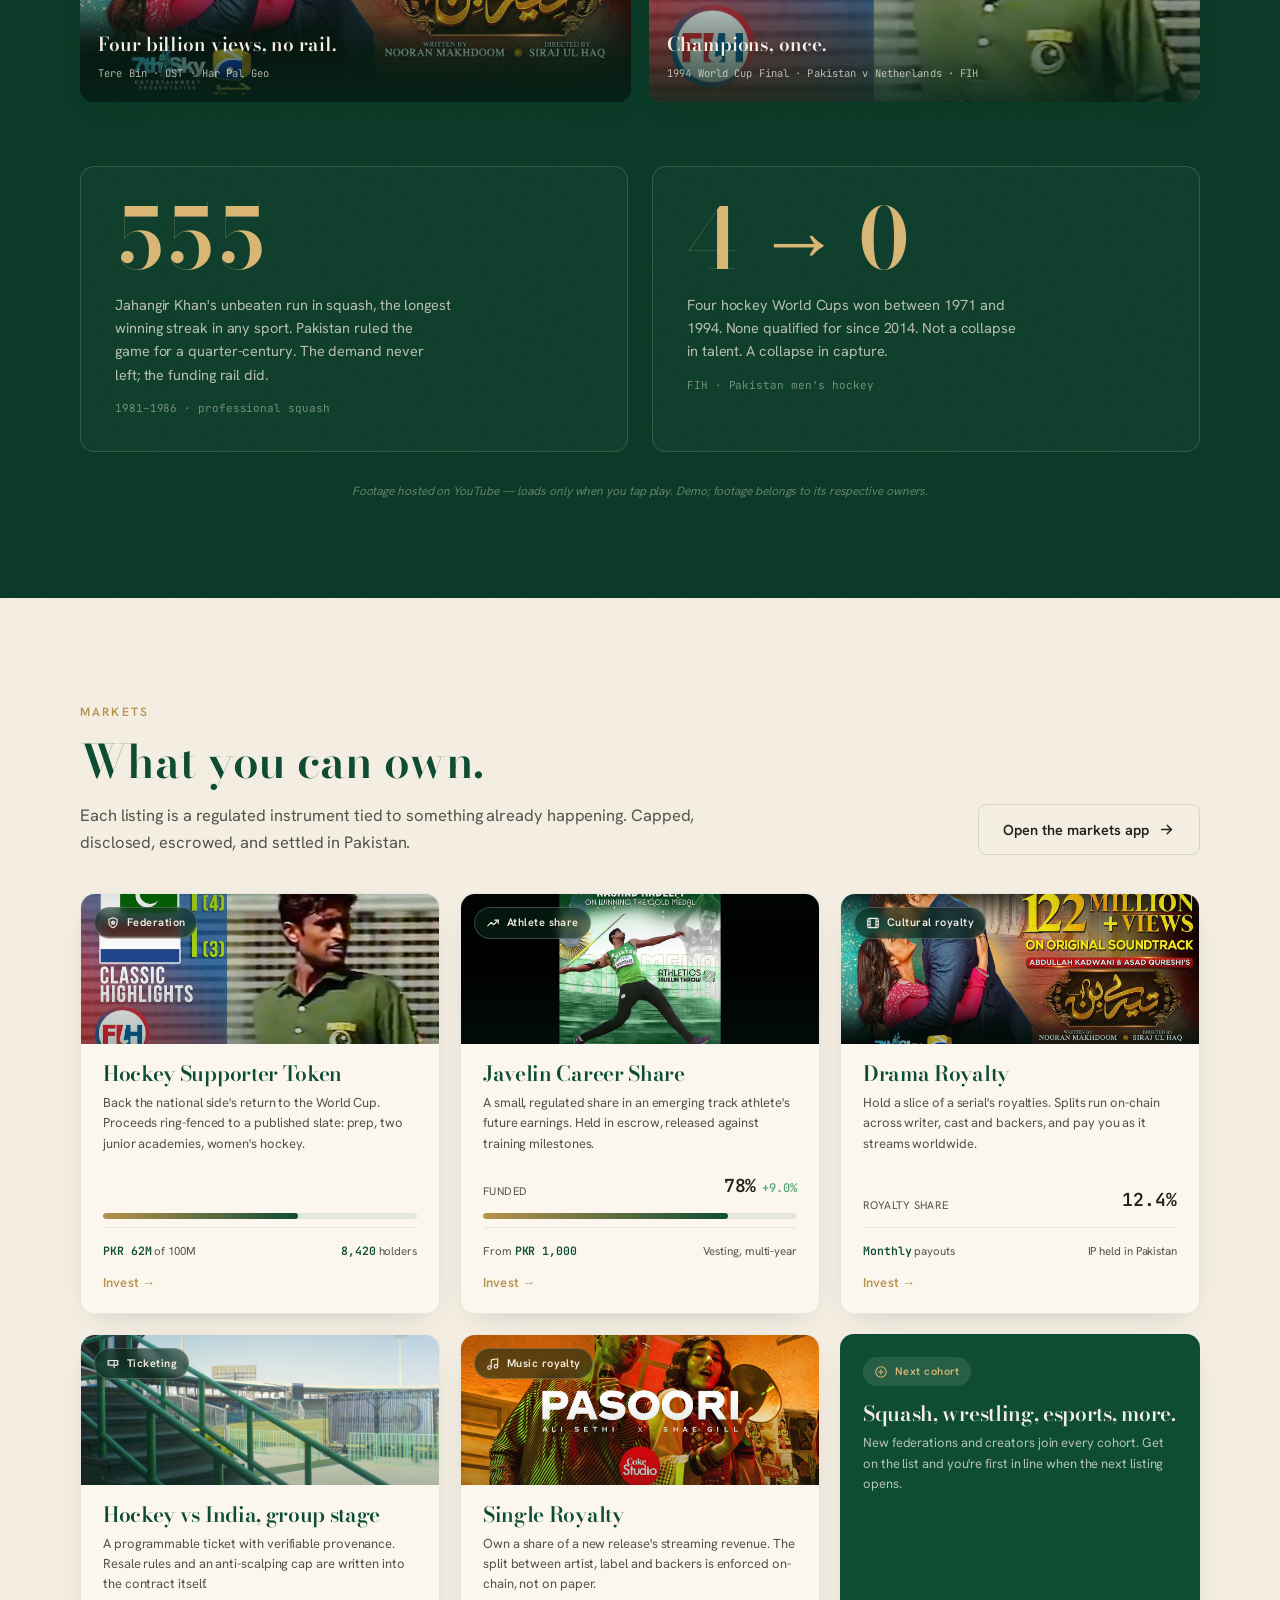
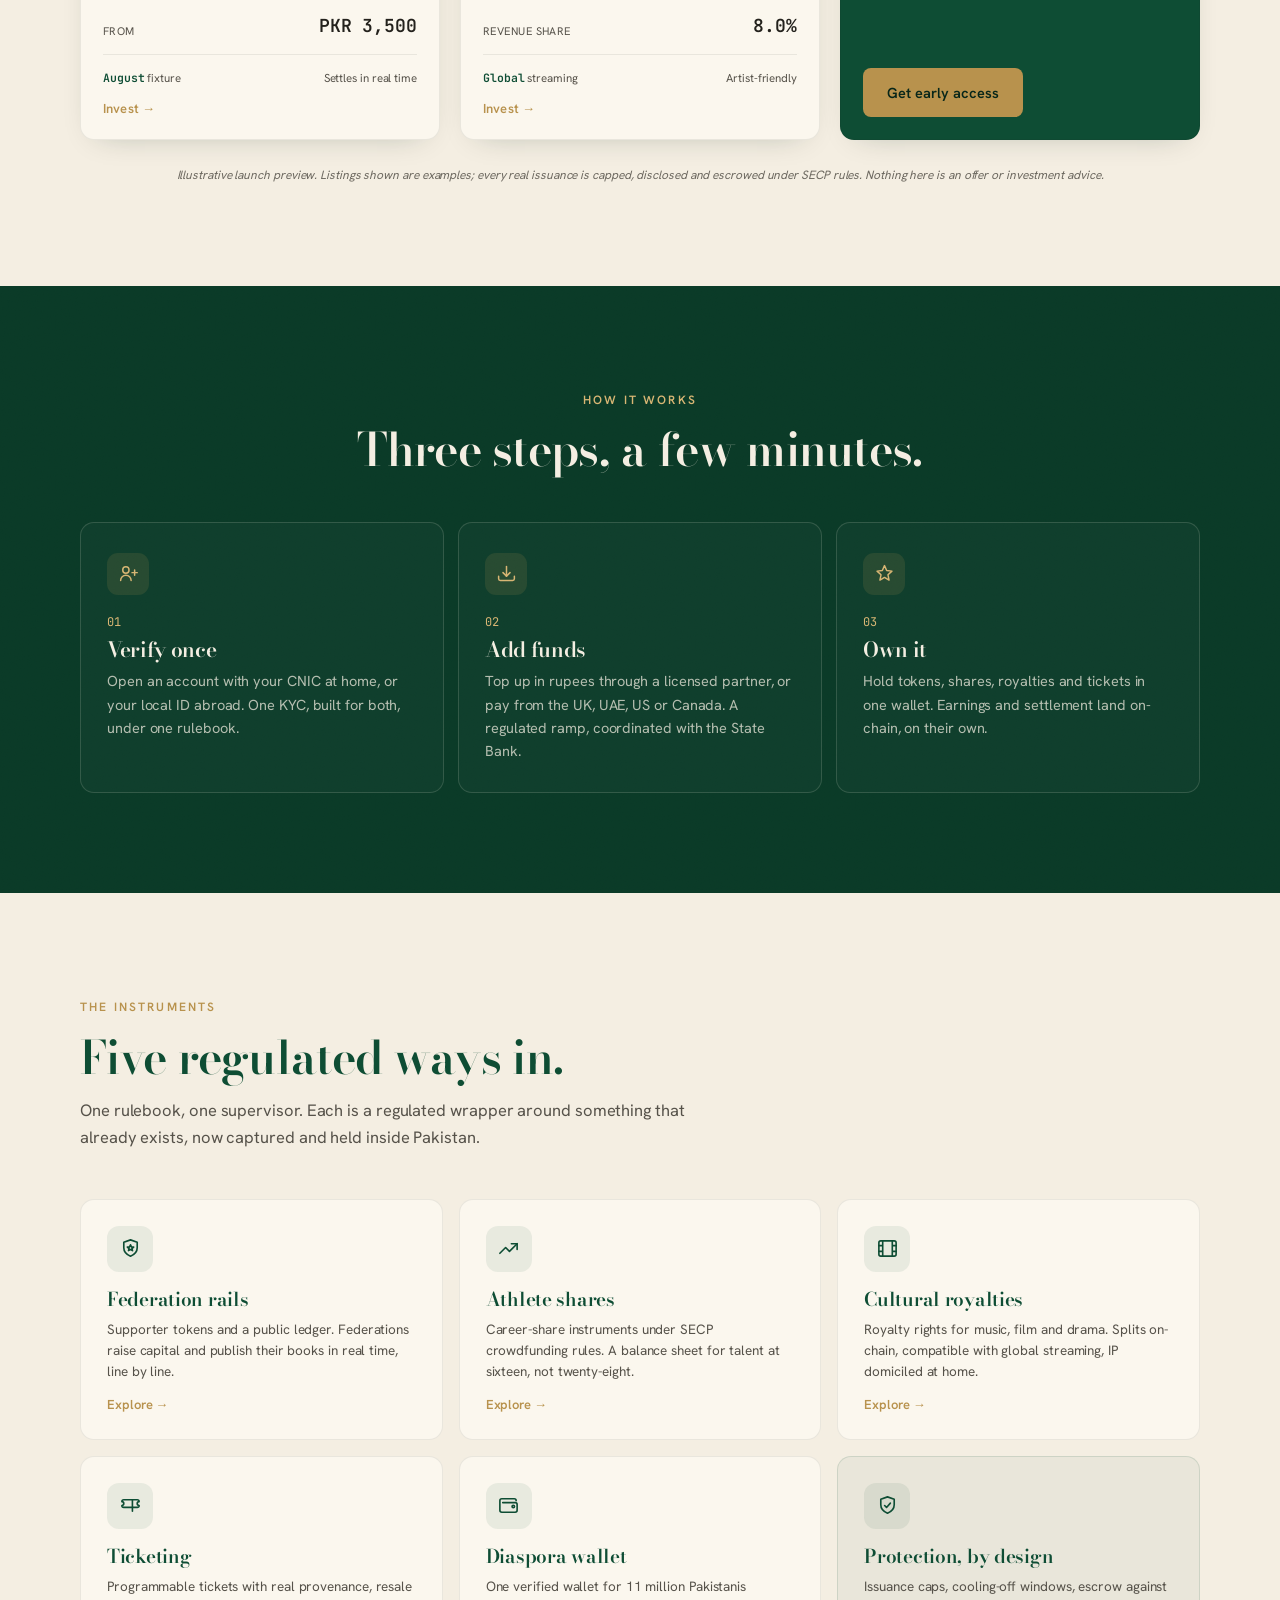
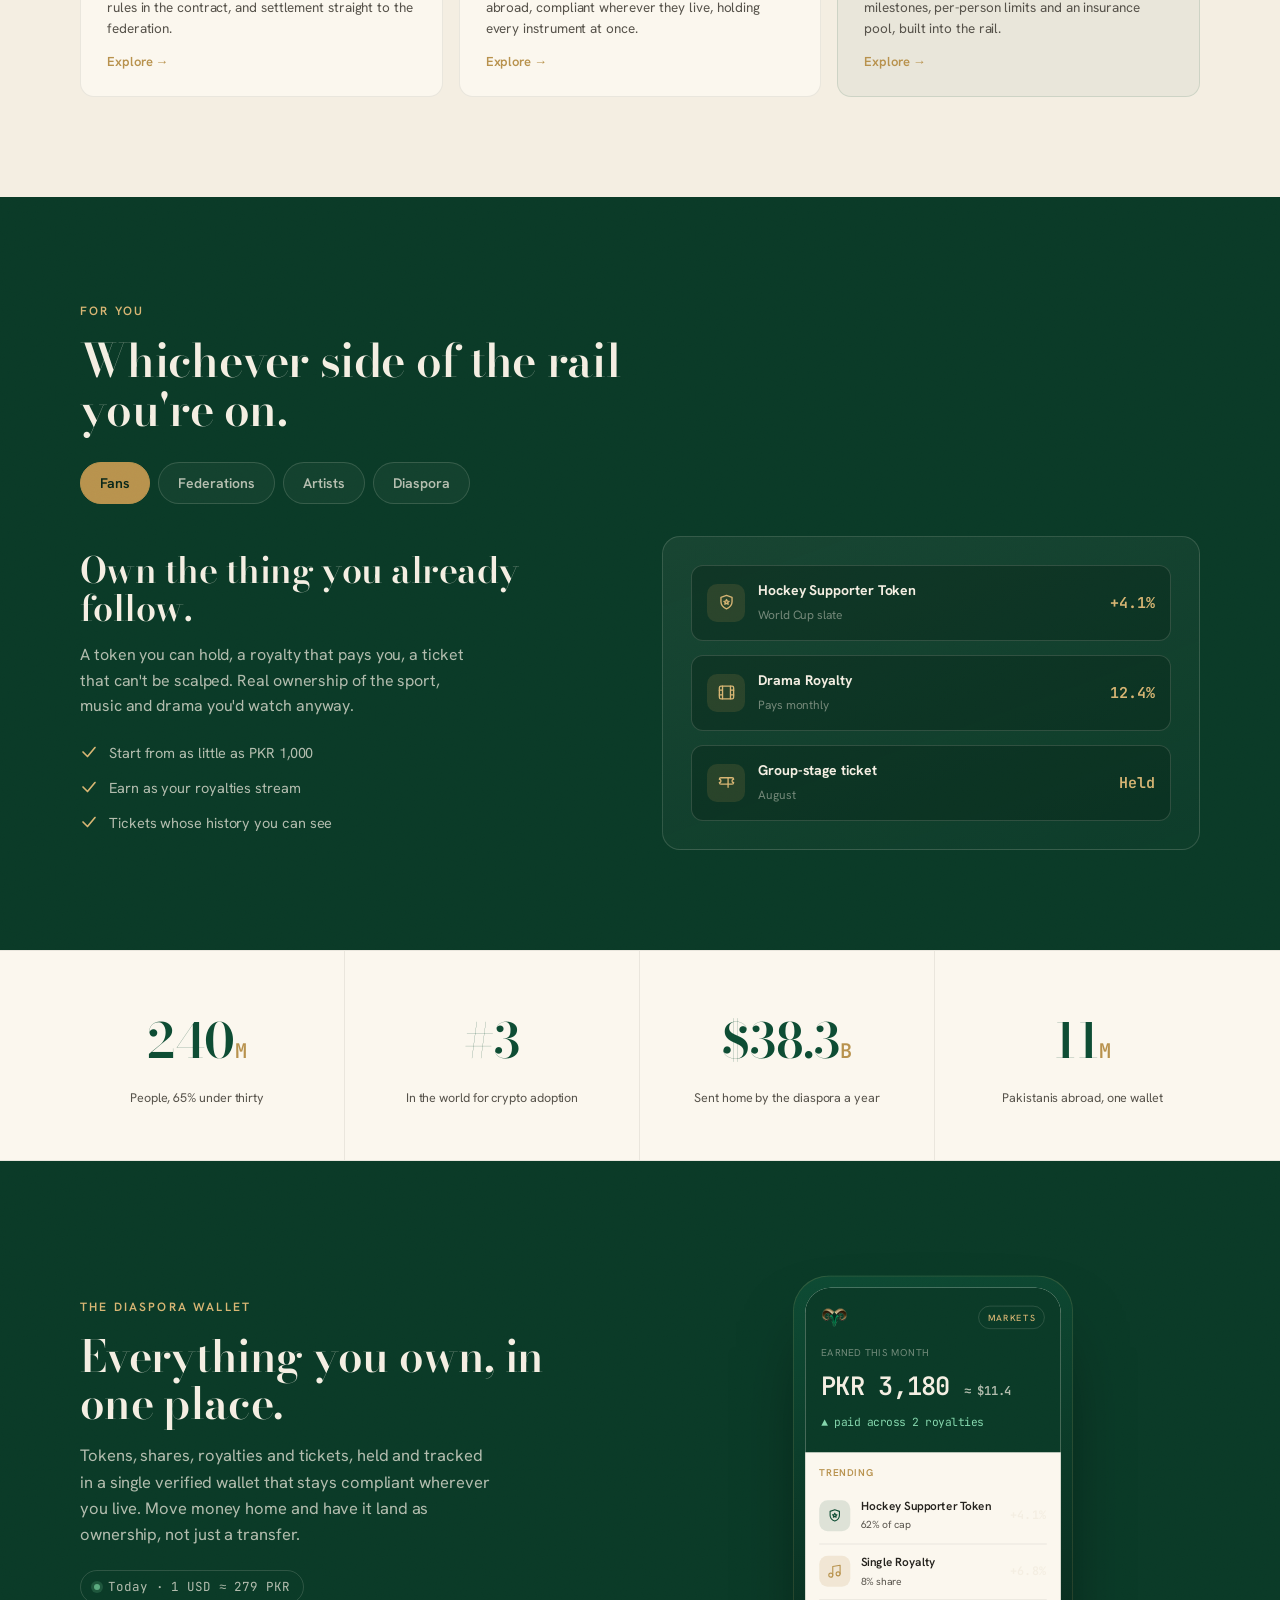
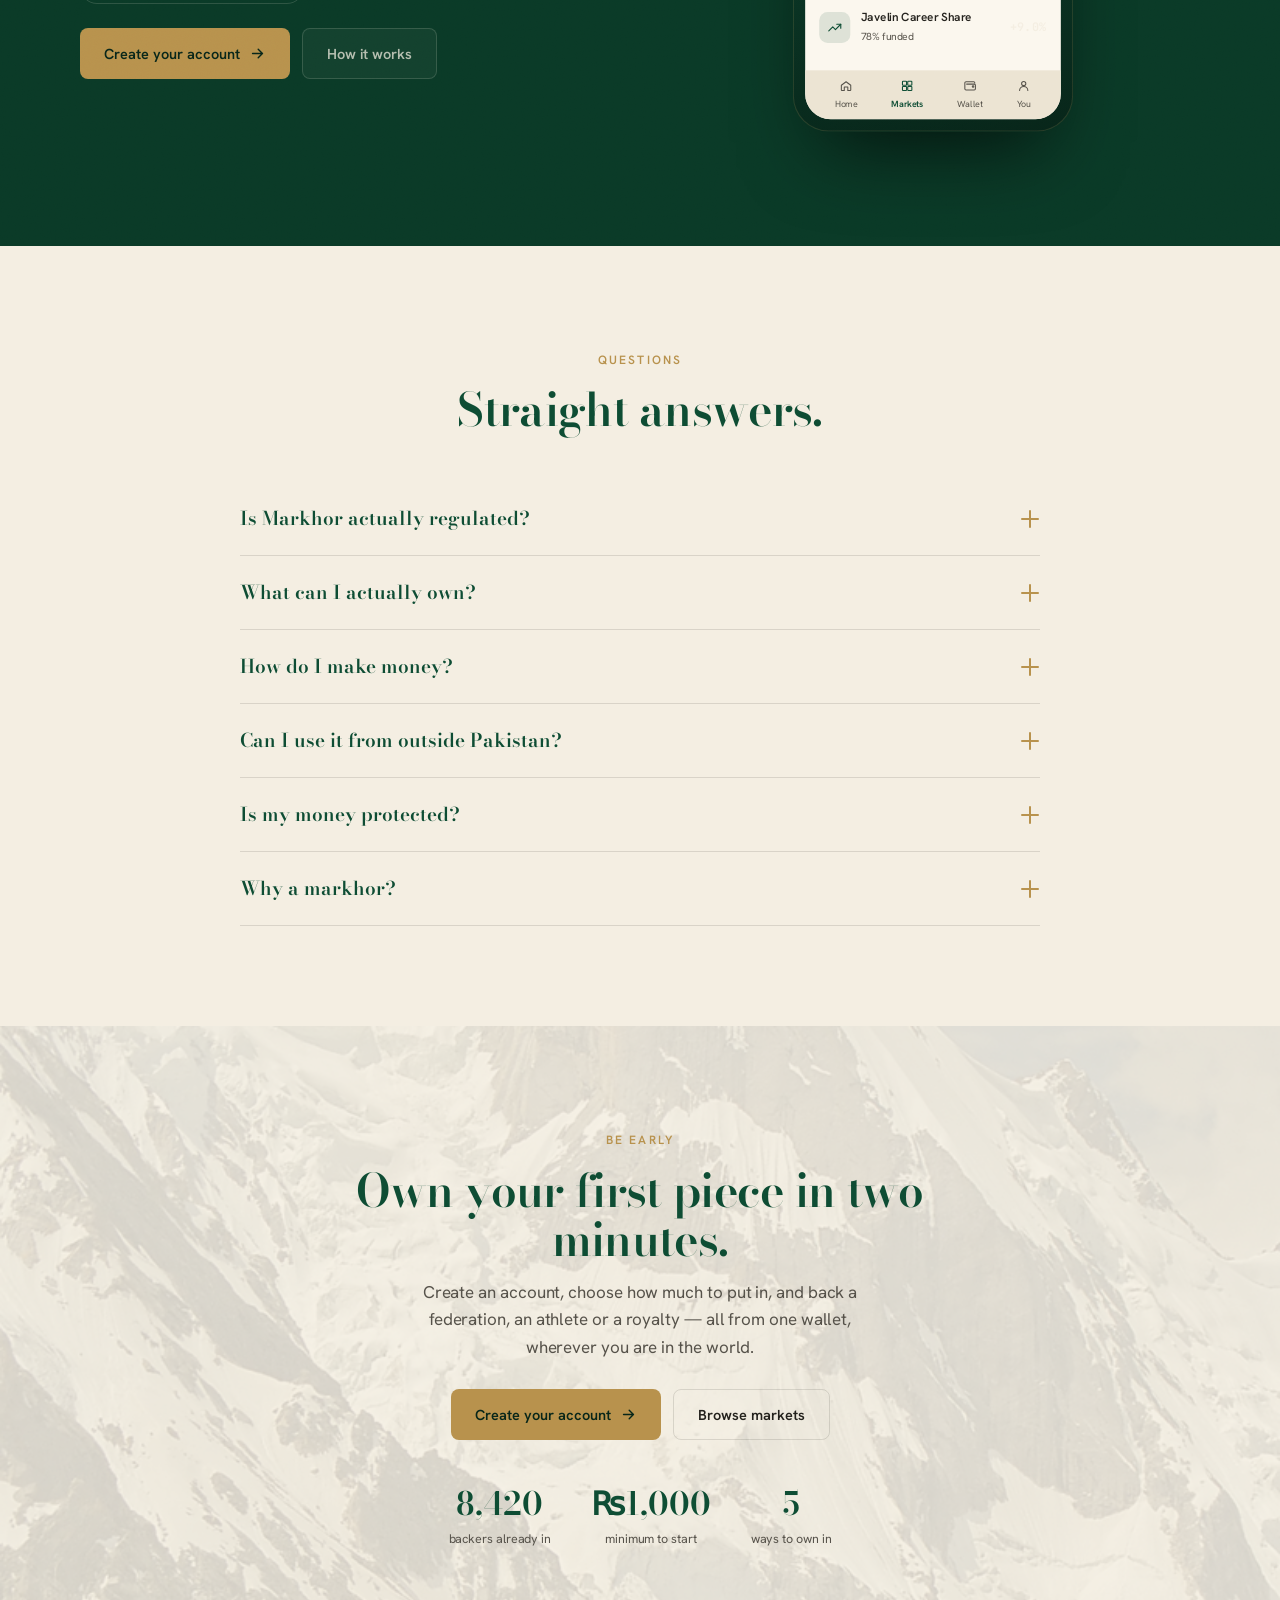
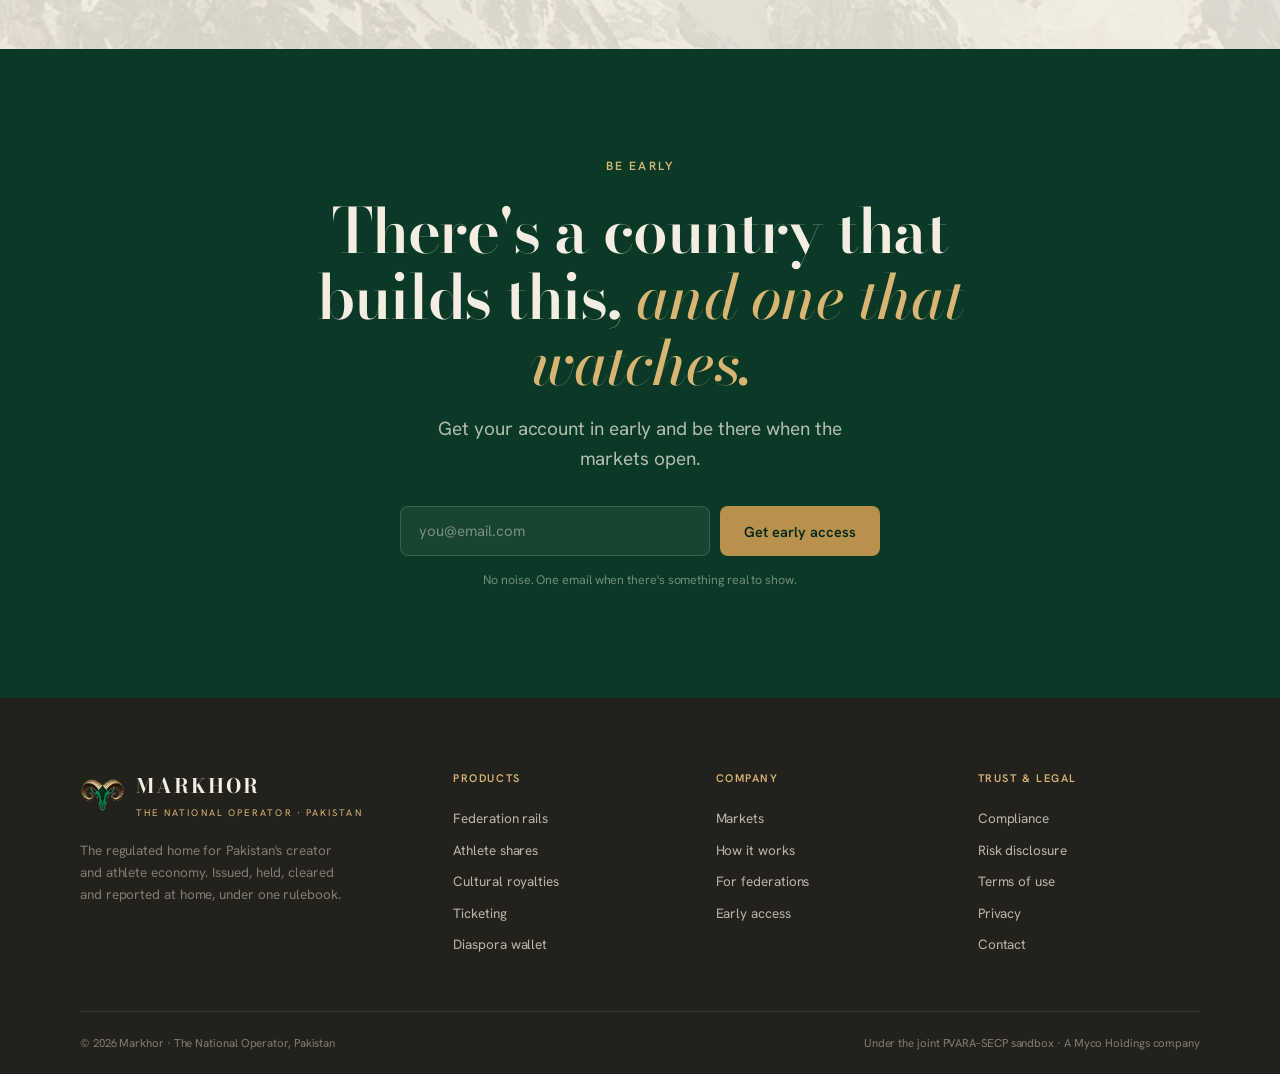
==== commit 1f554429: "UX + depth: segmentation/'start here' paths, expandable offering cards, real federation issuer conso" ====
--- a/index.html
+++ b/index.html
@@ -270,6 +270,8 @@
   .prods{display:grid;grid-template-columns:repeat(3,1fr);gap:16px}
   .prod{background:var(--card);border:1px solid var(--line-2);border-radius:var(--r);padding:26px;transition:transform .2s,box-shadow .2s}
   .prod:hover{transform:translateY(-3px);box-shadow:var(--sh-s)}
+  .prod[data-action]{cursor:pointer}
+  .prod[data-action]::after{content:"Explore →";display:block;margin-top:14px;font:600 13px var(--sans);color:var(--brass)}
   .prod .pi{width:46px;height:46px;border-radius:12px;background:rgba(14,77,52,.08);color:var(--emerald);display:flex;align-items:center;justify-content:center;margin-bottom:18px}
   .prod .pi svg{width:23px;height:23px;stroke-width:1.7}
   .prod h3{font-size:19px;color:var(--emerald);margin-bottom:9px;font-weight:600}
@@ -349,6 +351,18 @@
   footer .fbot{border-top:1px solid rgba(244,238,226,.1);padding:22px 0;display:flex;justify-content:space-between;flex-wrap:wrap;gap:10px}
   footer .fbot span{font-size:11.5px;color:var(--bone-faint)}
   @media(max-width:760px){footer .top{grid-template-columns:1fr 1fr}footer .fb{grid-column:1/-1}}
+
+  .seg-grid{display:grid;grid-template-columns:repeat(4,1fr);gap:16px}
+  .seg-card{display:flex;flex-direction:column;background:#fff;border:1px solid var(--line-2);border-radius:var(--r);padding:24px;text-decoration:none;color:inherit;cursor:pointer;transition:transform .2s,box-shadow .2s,border-color .2s}
+  .seg-card:hover{transform:translateY(-4px);box-shadow:var(--sh-s);border-color:rgba(184,146,77,.45)}
+  .seg-ic{width:46px;height:46px;border-radius:12px;background:rgba(14,77,52,.08);color:var(--emerald);display:flex;align-items:center;justify-content:center;margin-bottom:16px}
+  .seg-ic svg{width:23px;height:23px;stroke-width:1.7}
+  .seg-card h3{font-size:18px;color:var(--emerald);margin-bottom:8px;font-weight:600}
+  .seg-card p{font-size:13.5px;color:var(--ink-soft);line-height:1.55;flex:1}
+  .seg-go{margin-top:16px;font:600 13px var(--sans);color:var(--brass)}
+  .seg-card:hover .seg-go{color:var(--brass-2)}
+  @media(max-width:900px){.seg-grid{grid-template-columns:1fr 1fr}}
+  @media(max-width:520px){.seg-grid{grid-template-columns:1fr}}
 
   @media(prefers-reduced-motion:reduce){
     *{animation:none!important;transition:none!important;scroll-behavior:auto!important}
@@ -465,6 +479,19 @@
   </div>
 </header>
 
+<!-- start: segmentation / clear path -->
+<section class="sec" id="start" style="background:var(--paper);padding:62px 0">
+  <div class="wrap">
+    <div class="head c reveal" style="margin-bottom:34px"><span class="kicker">Start here</span><h2>What brings you to Markhor?</h2><p>One tap to explore — no sign-up needed. Browse the whole platform as a guest.</p></div>
+    <div class="seg-grid reveal">
+      <a class="seg-card" href="javascript:void 0" data-action="invest"><div class="seg-ic"><svg><use href="#i-grid"/></svg></div><h3>I want to invest</h3><p>Own fan tokens, athlete shares, royalties and tickets. Browse the live markets and back what you love.</p><span class="seg-go">Explore markets →</span></a>
+      <a class="seg-card" href="javascript:void 0" data-action="issuer"><div class="seg-ic"><svg><use href="#i-fed"/></svg></div><h3>I'm a federation</h3><p>Raise capital, sell tickets, and publish your books on a live, public transparency ledger.</p><span class="seg-go">Open the issuer console →</span></a>
+      <a class="seg-card" href="javascript:void 0" data-action="issuer"><div class="seg-ic"><svg><use href="#i-ath"/></svg></div><h3>I'm an artist or athlete</h3><p>Turn fans into backers. Raise against your future and your royalties, on Pakistani rails.</p><span class="seg-go">See how to raise →</span></a>
+      <a class="seg-card" href="javascript:void 0" data-action="wallet"><div class="seg-ic"><svg><use href="#i-globe"/></svg></div><h3>I'm in the diaspora</h3><p>One regulated wallet, compliant wherever you live. Turn money sent home into ownership.</p><span class="seg-go">Open the wallet →</span></a>
+    </div>
+  </div>
+</section>
+
 <!-- ticker -->
 <div class="ticker" aria-hidden="true">
   <div class="track">
@@ -573,7 +600,7 @@
         <div class="meta"><span><b>Monthly</b> payouts</span><span>IP held in Pakistan</span></div>
       </a>
       <a class="mc" href="javascript:void 0" data-action="view" data-id="ticket">
-        <div class="mc-img" style="--img:url('assets/img/yt/hockey1994.jpg')"><span class="cat"><svg><use href="#i-ticket"/></svg> Ticketing</span></div>
+        <div class="mc-img" style="--img:url('assets/img/stadium.jpg')"><span class="cat"><svg><use href="#i-ticket"/></svg> Ticketing</span></div>
         <h3>Hockey vs India, group stage</h3>
         <p class="d">A programmable ticket with verifiable provenance. Resale rules and an anti-scalping cap are written into the contract itself.</p>
         <div class="srow"><span class="k">From</span><span class="v">PKR 3,500</span></div>
@@ -621,12 +648,12 @@
       <p>One rulebook, one supervisor. Each is a regulated wrapper around something that already exists, now captured and held inside Pakistan.</p>
     </div>
     <div class="prods reveal">
-      <div class="prod"><div class="pi"><svg><use href="#i-fed"/></svg></div><h3>Federation rails</h3><p>Supporter tokens and a public ledger. Federations raise capital and publish their books in real time, line by line.</p></div>
-      <div class="prod"><div class="pi"><svg><use href="#i-ath"/></svg></div><h3>Athlete shares</h3><p>Career-share instruments under SECP crowdfunding rules. A balance sheet for talent at sixteen, not twenty-eight.</p></div>
-      <div class="prod"><div class="pi"><svg><use href="#i-film"/></svg></div><h3>Cultural royalties</h3><p>Royalty rights for music, film and drama. Splits on-chain, compatible with global streaming, IP domiciled at home.</p></div>
-      <div class="prod"><div class="pi"><svg><use href="#i-ticket"/></svg></div><h3>Ticketing</h3><p>Programmable tickets with real provenance, resale rules in the contract, and settlement straight to the federation.</p></div>
-      <div class="prod"><div class="pi"><svg><use href="#i-wallet"/></svg></div><h3>Diaspora wallet</h3><p>One verified wallet for 11 million Pakistanis abroad, compliant wherever they live, holding every instrument at once.</p></div>
-      <div class="prod" style="background:rgba(14,77,52,.045);border-color:rgba(14,77,52,.12)"><div class="pi"><svg><use href="#i-shield"/></svg></div><h3>Protection, by design</h3><p>Issuance caps, cooling-off windows, escrow against milestones, per-person limits and an insurance pool, built into the rail.</p></div>
+      <div class="prod" data-action="view" data-id="phf"><div class="pi"><svg><use href="#i-fed"/></svg></div><h3>Federation rails</h3><p>Supporter tokens and a public ledger. Federations raise capital and publish their books in real time, line by line.</p></div>
+      <div class="prod" data-action="view" data-id="javelin"><div class="pi"><svg><use href="#i-ath"/></svg></div><h3>Athlete shares</h3><p>Career-share instruments under SECP crowdfunding rules. A balance sheet for talent at sixteen, not twenty-eight.</p></div>
+      <div class="prod" data-action="view" data-id="drama"><div class="pi"><svg><use href="#i-film"/></svg></div><h3>Cultural royalties</h3><p>Royalty rights for music, film and drama. Splits on-chain, compatible with global streaming, IP domiciled at home.</p></div>
+      <div class="prod" data-action="view" data-id="ticket"><div class="pi"><svg><use href="#i-ticket"/></svg></div><h3>Ticketing</h3><p>Programmable tickets with real provenance, resale rules in the contract, and settlement straight to the federation.</p></div>
+      <div class="prod" data-action="wallet"><div class="pi"><svg><use href="#i-wallet"/></svg></div><h3>Diaspora wallet</h3><p>One verified wallet for 11 million Pakistanis abroad, compliant wherever they live, holding every instrument at once.</p></div>
+      <div class="prod" data-action="markets" style="background:rgba(14,77,52,.045);border-color:rgba(14,77,52,.12)"><div class="pi"><svg><use href="#i-shield"/></svg></div><h3>Protection, by design</h3><p>Issuance caps, cooling-off windows, escrow against milestones, per-person limits and an insurance pool, built into the rail.</p></div>
     </div>
   </div>
 </section>
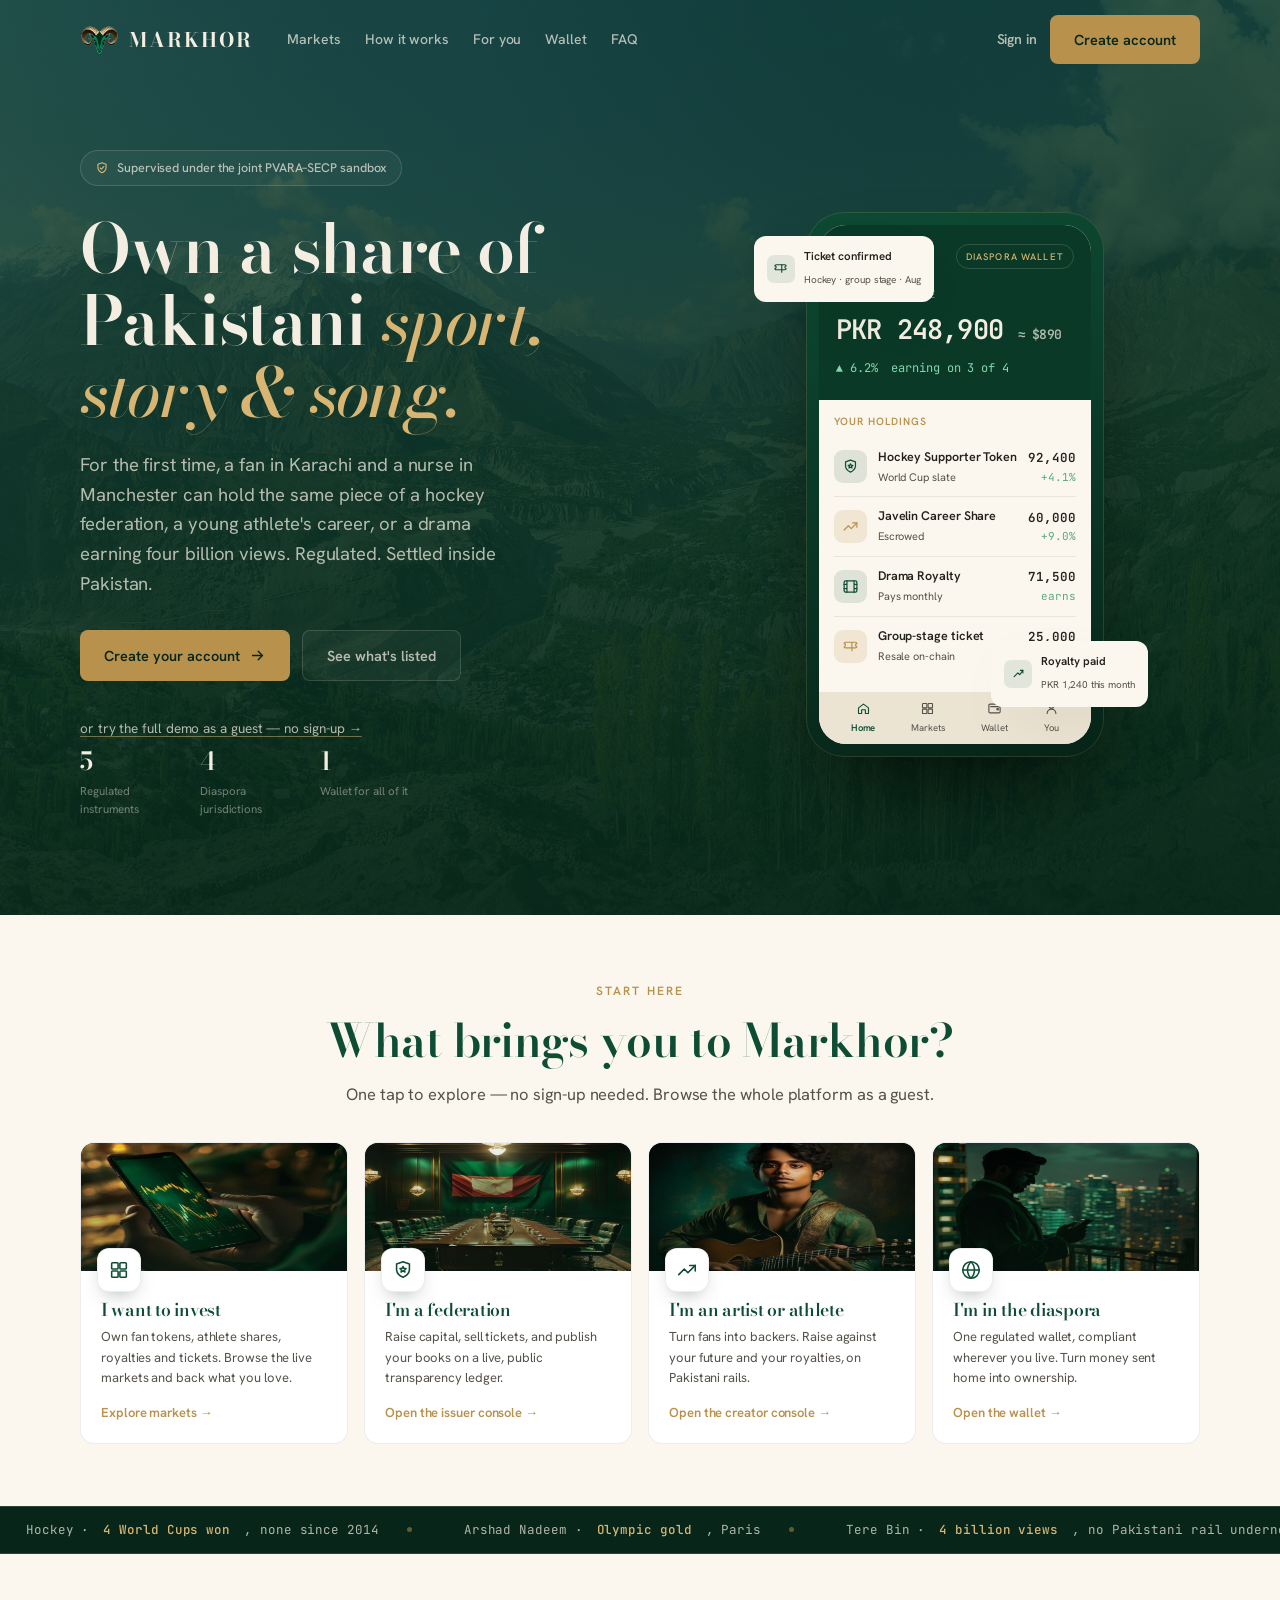
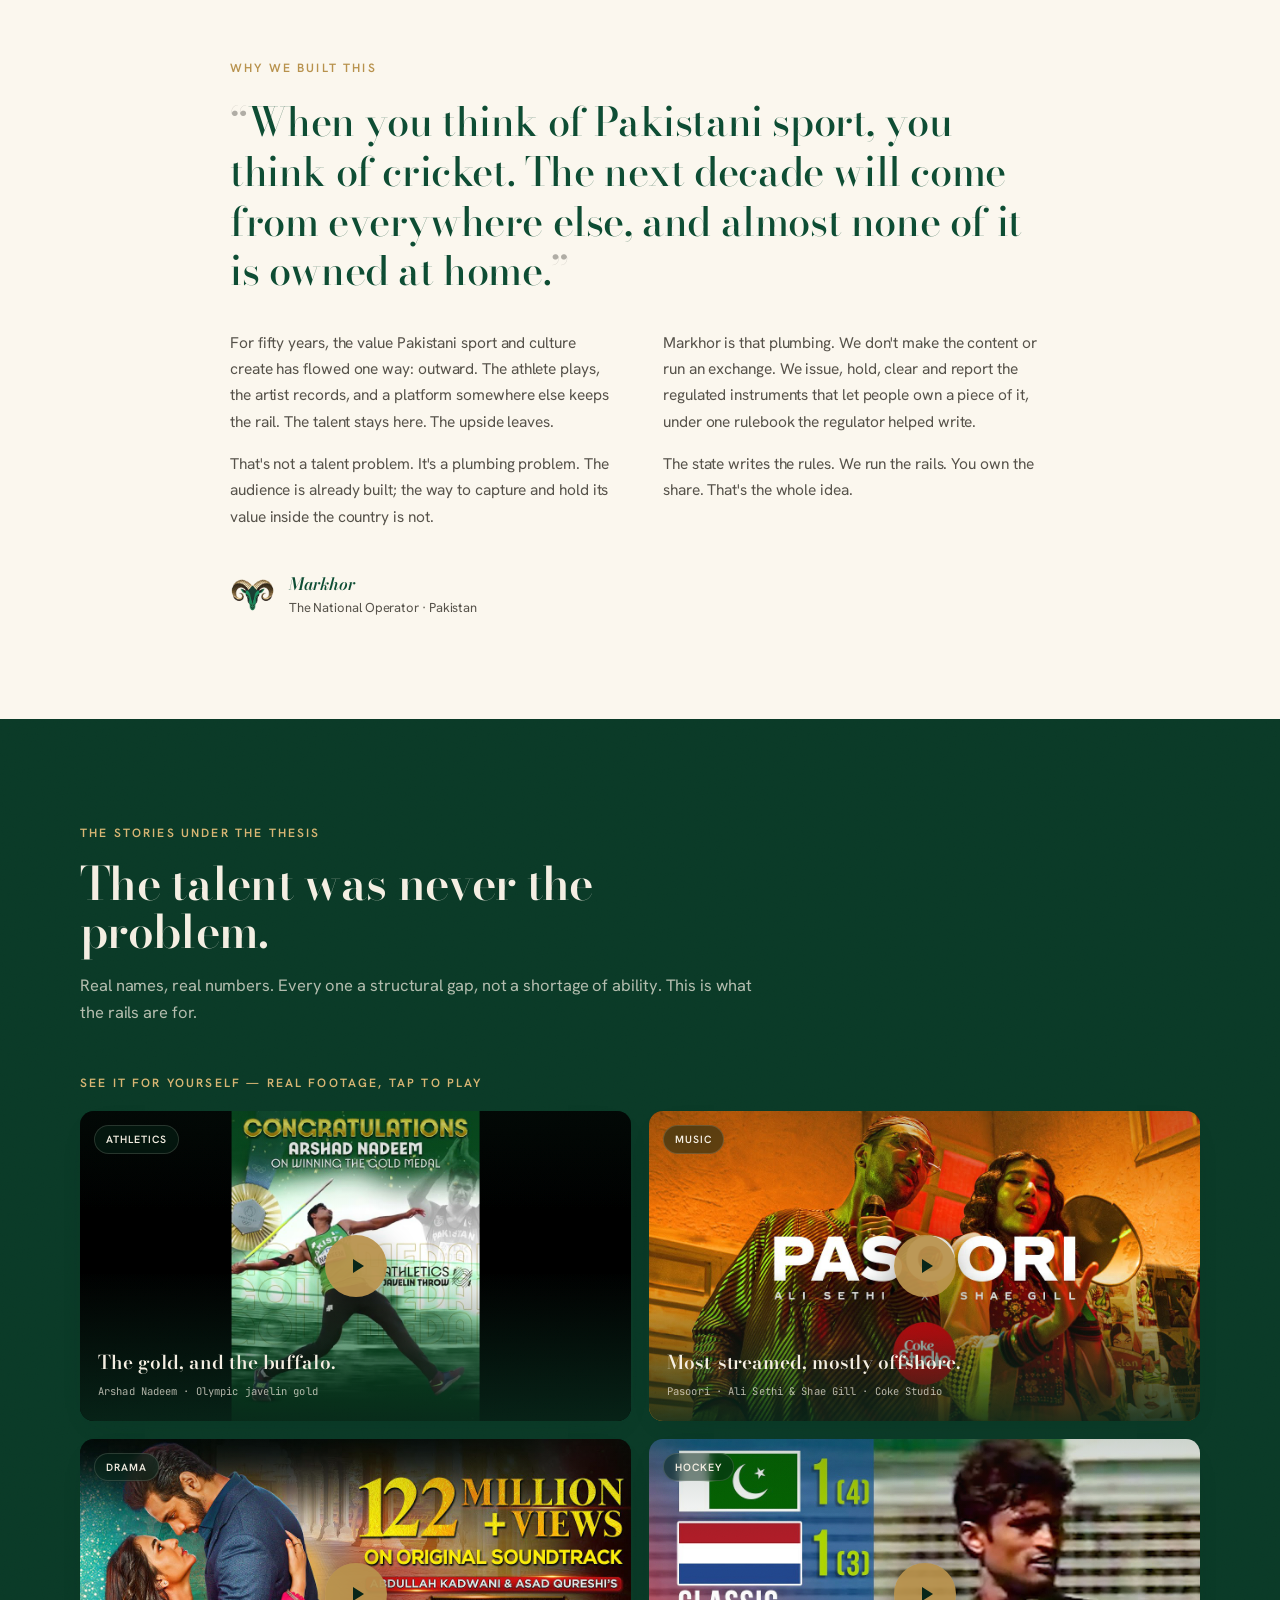
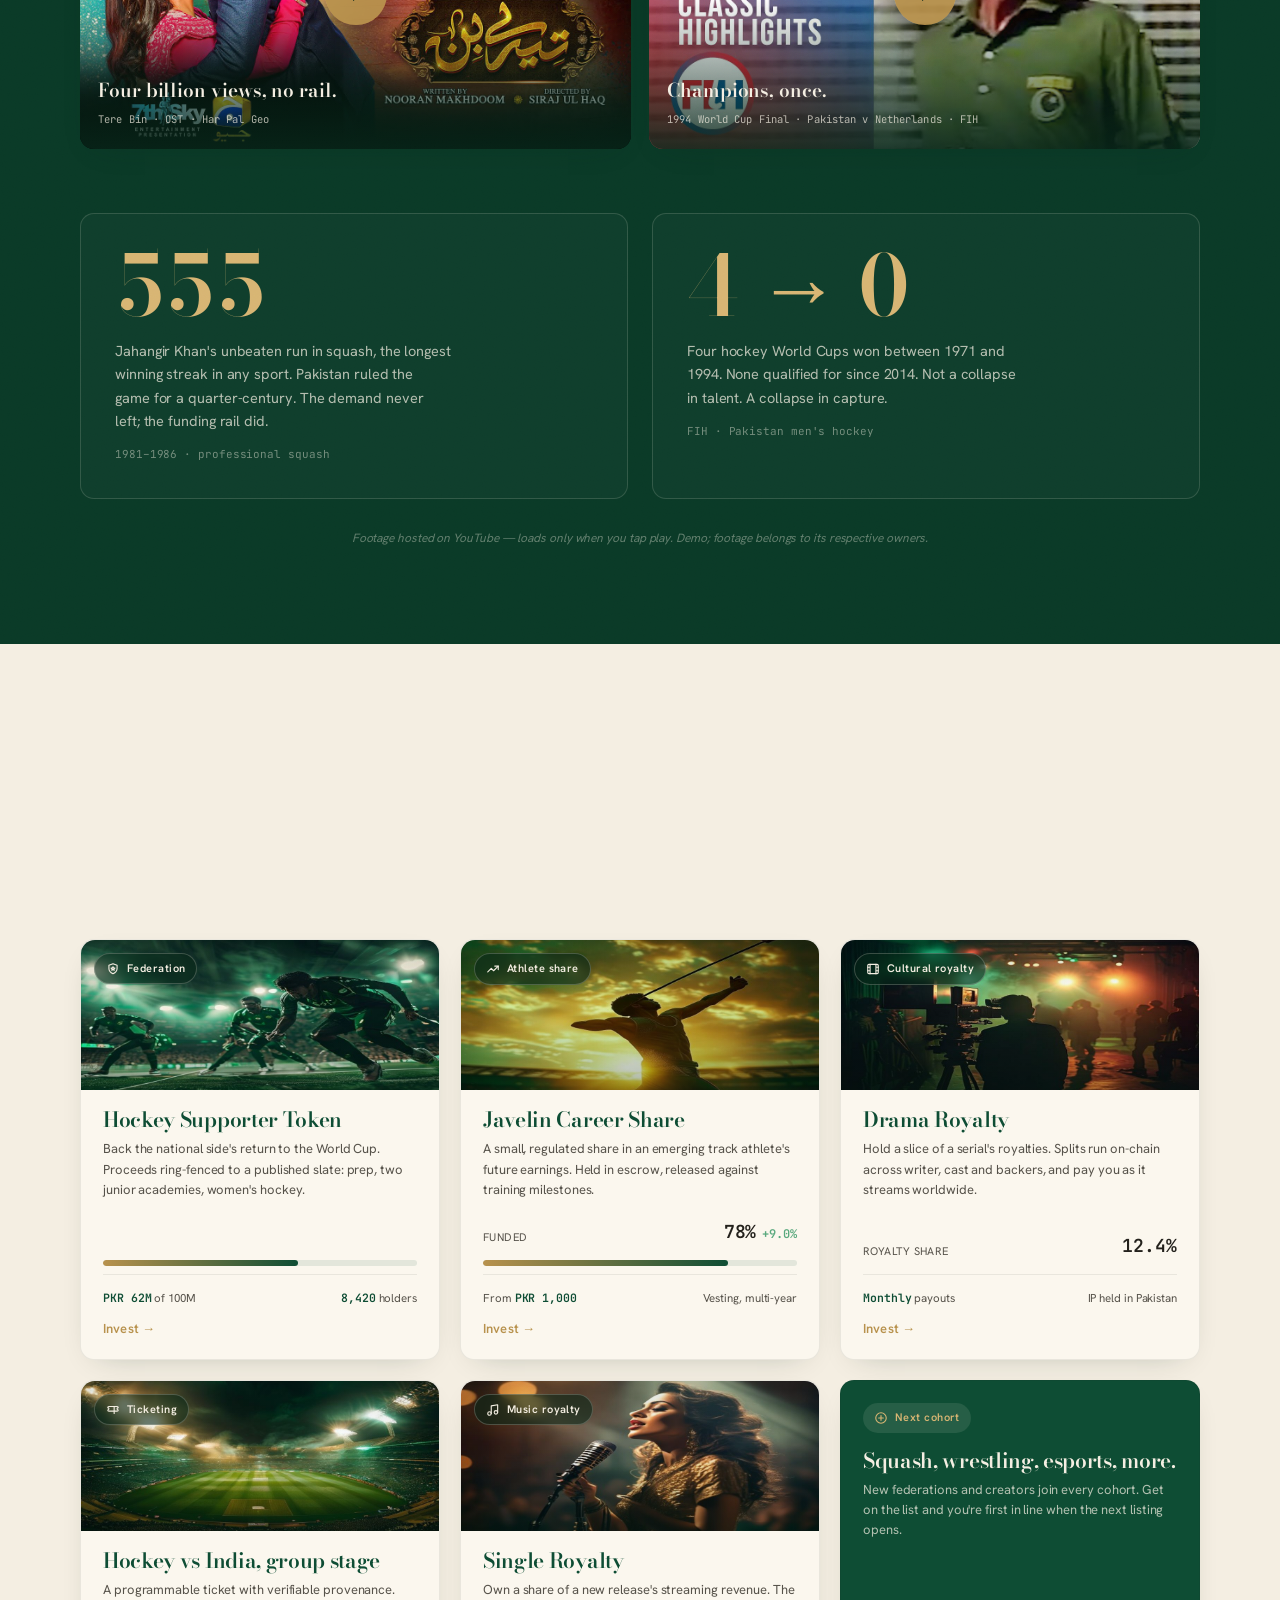
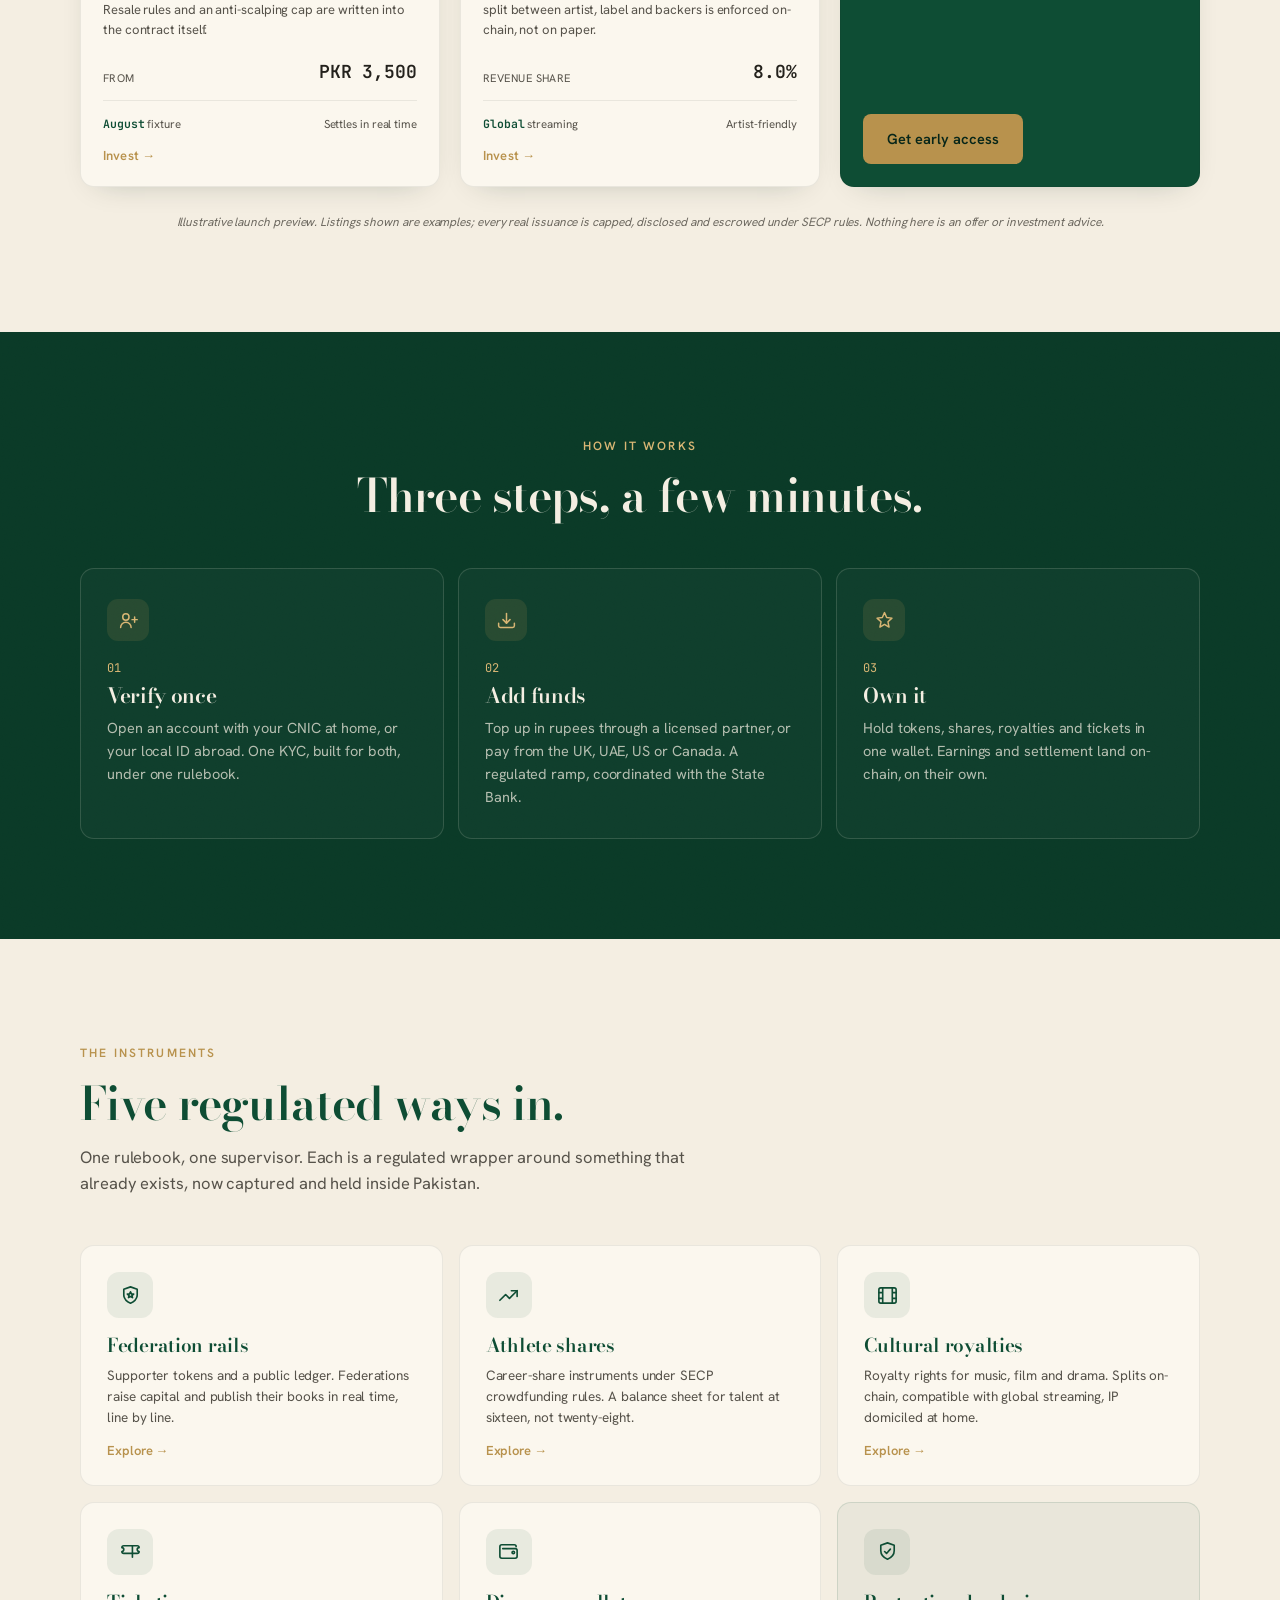
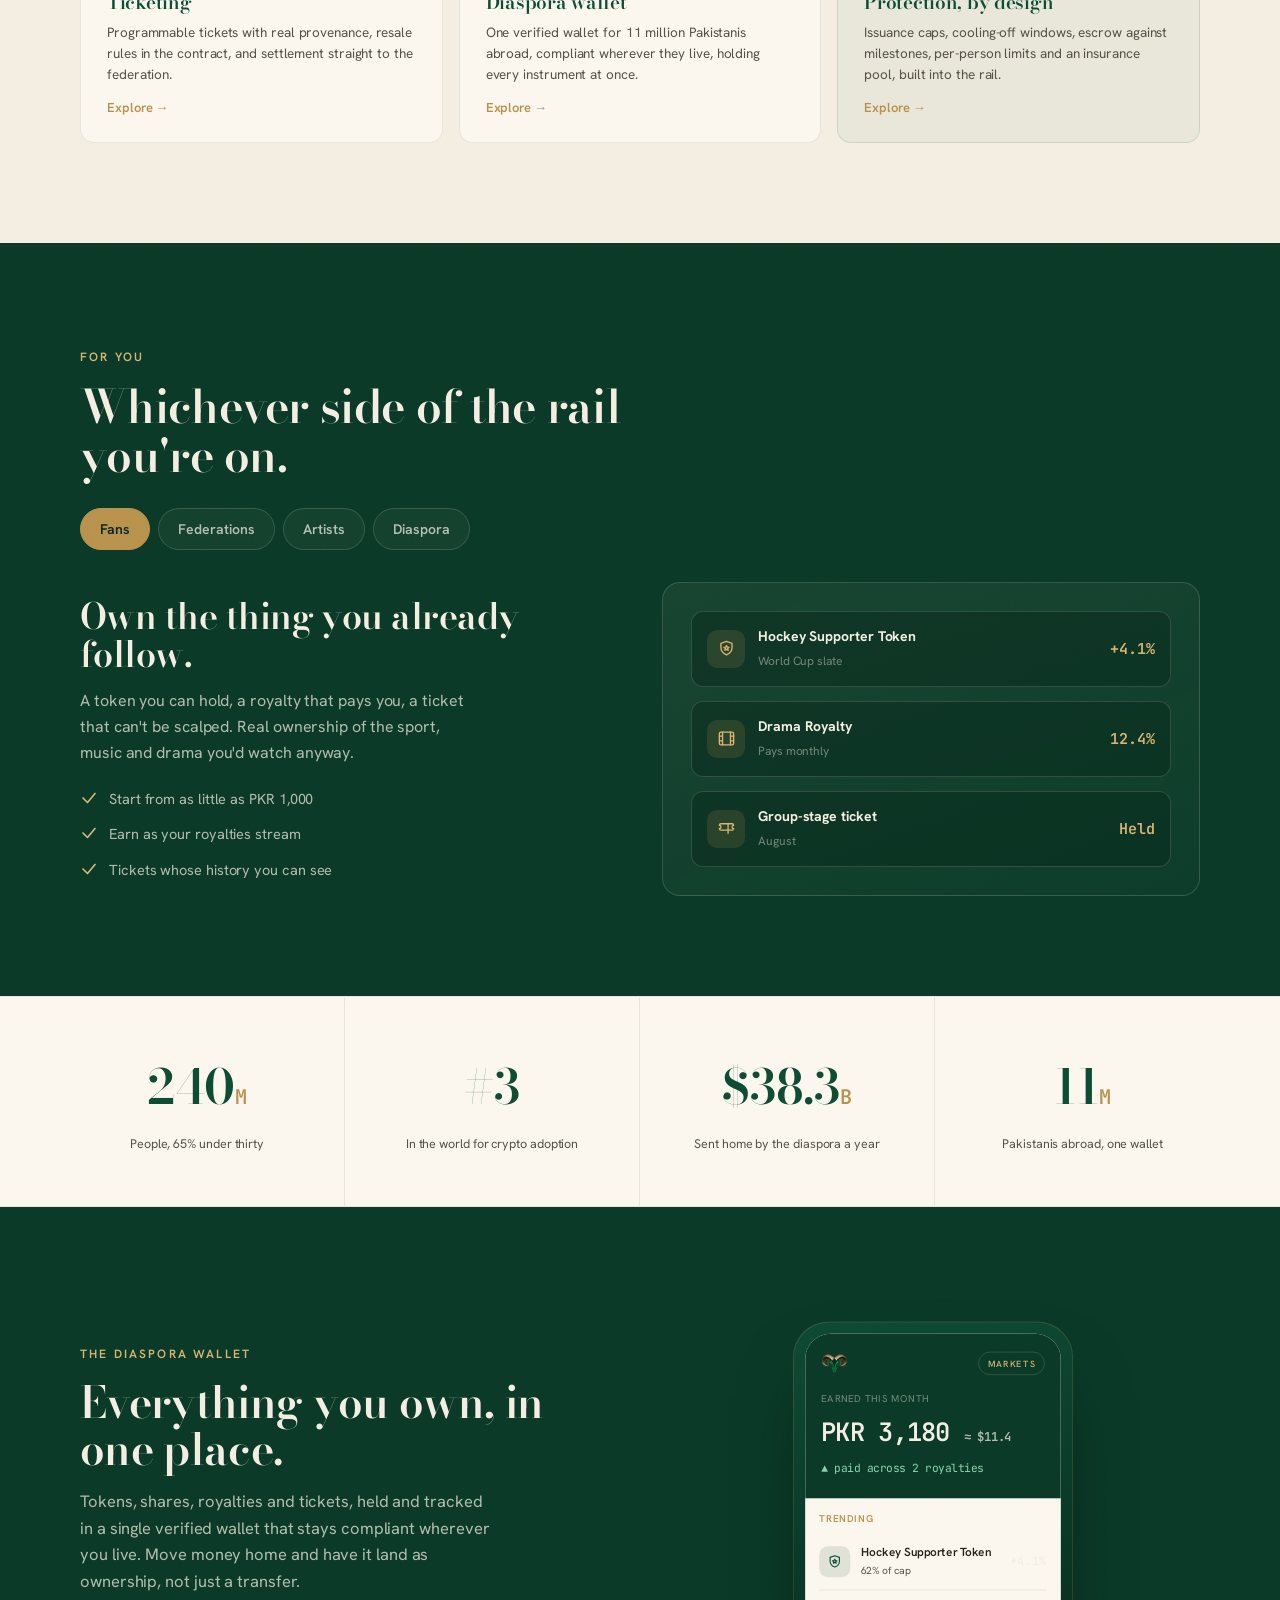
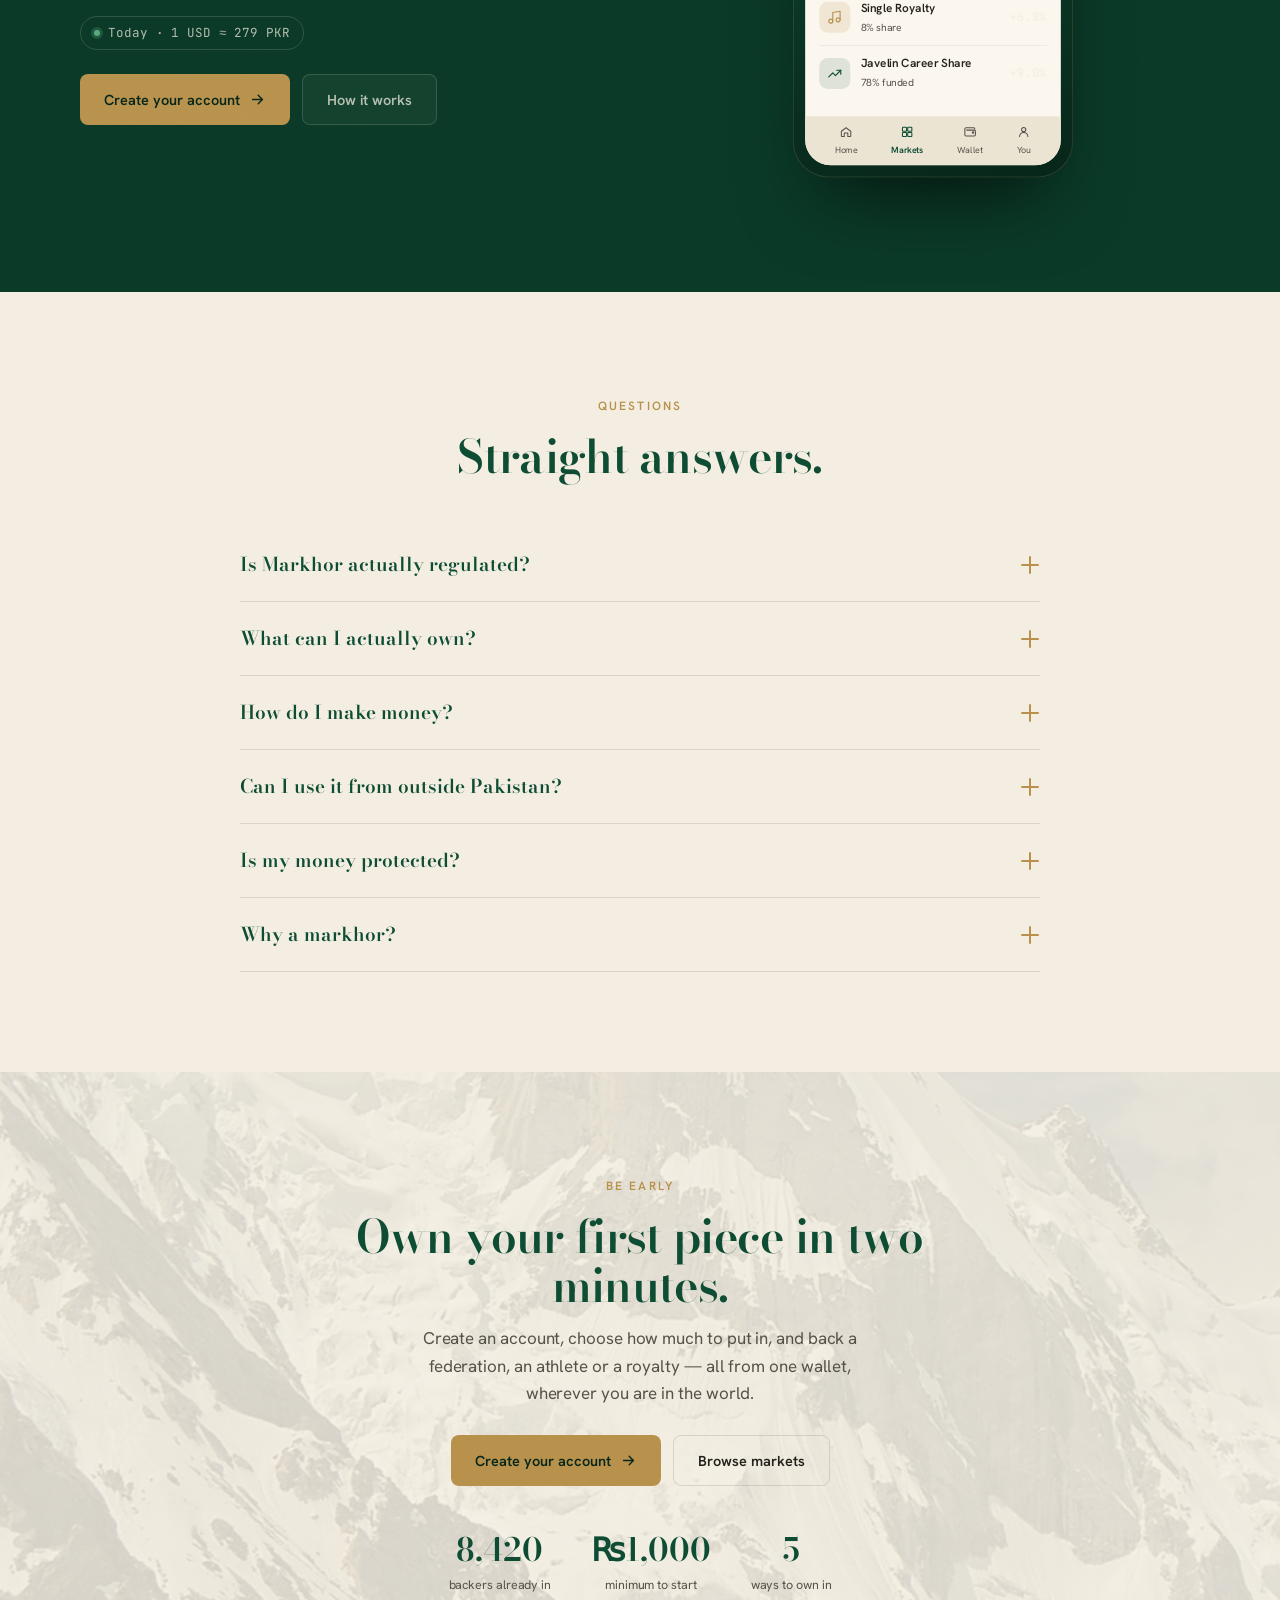
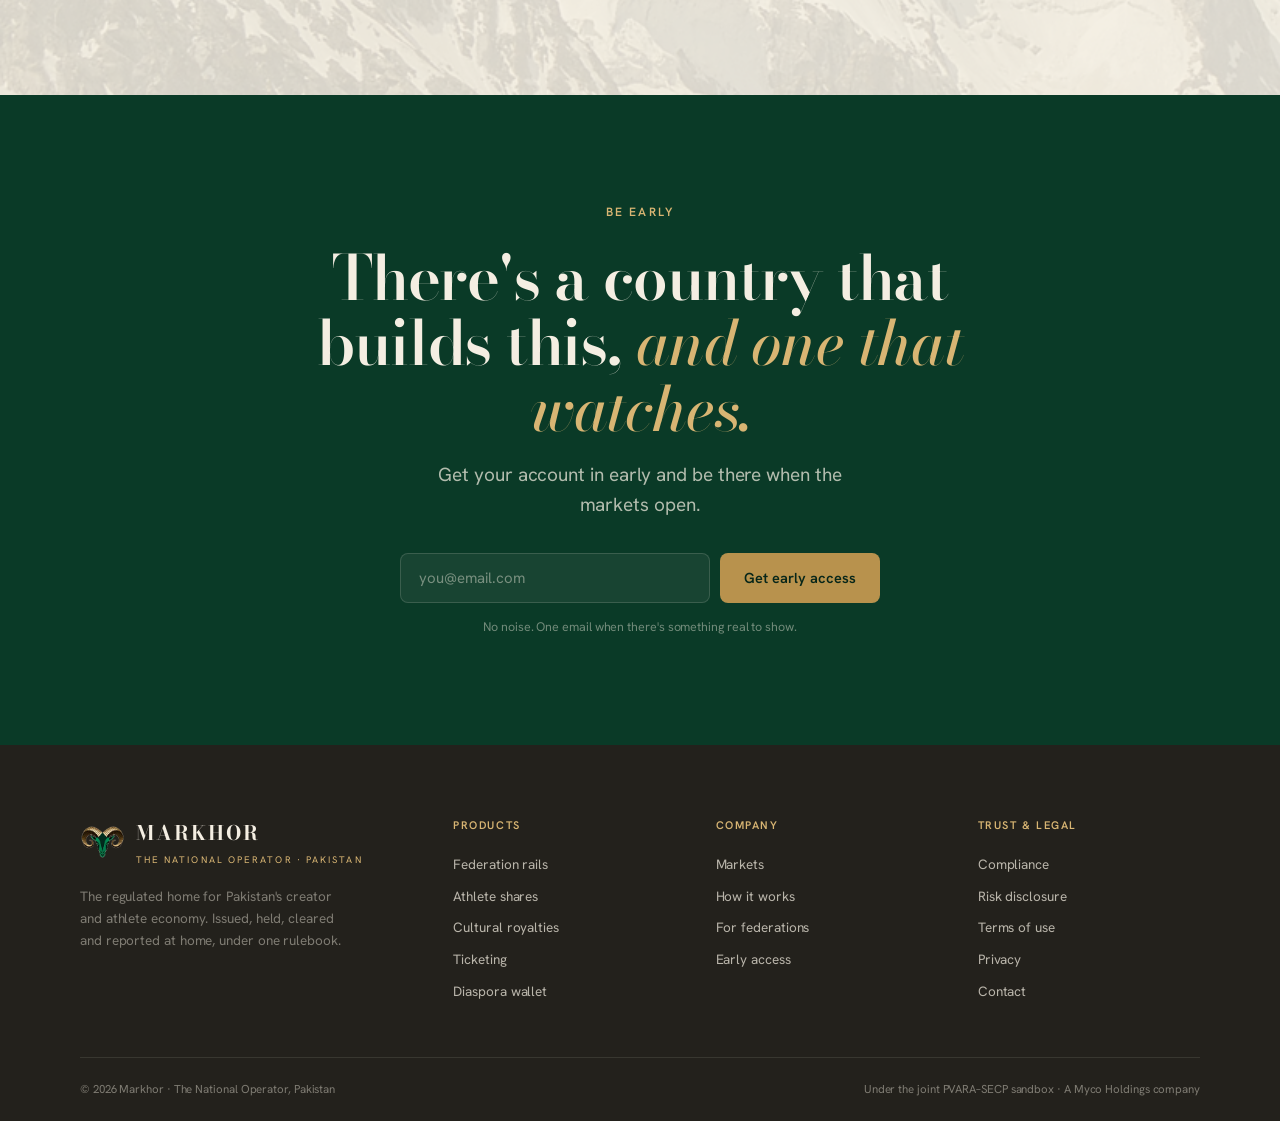
==== commit 450b944c: "Custom cohesive AI image set (replaces repeated thumbnails); distinct audience journeys — artist/ath" ====
--- a/index.html
+++ b/index.html
@@ -353,12 +353,15 @@
   @media(max-width:760px){footer .top{grid-template-columns:1fr 1fr}footer .fb{grid-column:1/-1}}
 
   .seg-grid{display:grid;grid-template-columns:repeat(4,1fr);gap:16px}
-  .seg-card{display:flex;flex-direction:column;background:#fff;border:1px solid var(--line-2);border-radius:var(--r);padding:24px;text-decoration:none;color:inherit;cursor:pointer;transition:transform .2s,box-shadow .2s,border-color .2s}
-  .seg-card:hover{transform:translateY(-4px);box-shadow:var(--sh-s);border-color:rgba(184,146,77,.45)}
-  .seg-ic{width:46px;height:46px;border-radius:12px;background:rgba(14,77,52,.08);color:var(--emerald);display:flex;align-items:center;justify-content:center;margin-bottom:16px}
-  .seg-ic svg{width:23px;height:23px;stroke-width:1.7}
-  .seg-card h3{font-size:18px;color:var(--emerald);margin-bottom:8px;font-weight:600}
-  .seg-card p{font-size:13.5px;color:var(--ink-soft);line-height:1.55;flex:1}
+  .seg-card{display:flex;flex-direction:column;background:#fff;border:1px solid var(--line-2);border-radius:var(--r);overflow:hidden;text-decoration:none;color:inherit;cursor:pointer;transition:transform .2s,box-shadow .2s,border-color .2s}
+  .seg-card:hover{transform:translateY(-5px);box-shadow:var(--sh-m);border-color:rgba(184,146,77,.55)}
+  .seg-im{height:128px;background:var(--img) center/cover no-repeat,linear-gradient(160deg,#0e4d34,#072619);position:relative}
+  .seg-im::after{content:"";position:absolute;inset:0;background:linear-gradient(180deg,rgba(7,38,25,.05),rgba(7,38,25,.42))}
+  .seg-ic{position:absolute;left:16px;bottom:-21px;z-index:2;width:44px;height:44px;border-radius:12px;background:#fff;color:var(--emerald);display:flex;align-items:center;justify-content:center;box-shadow:0 8px 20px -10px rgba(7,38,25,.5);border:1px solid var(--line-2)}
+  .seg-ic svg{width:22px;height:22px;stroke-width:1.7}
+  .seg-bd{display:flex;flex-direction:column;flex:1;padding:30px 20px 22px}
+  .seg-card h3{font-size:17.5px;color:var(--emerald);margin-bottom:8px;font-weight:600}
+  .seg-card p{font-size:13px;color:var(--ink-soft);line-height:1.55;flex:1}
   .seg-go{margin-top:16px;font:600 13px var(--sans);color:var(--brass)}
   .seg-card:hover .seg-go{color:var(--brass-2)}
   @media(max-width:900px){.seg-grid{grid-template-columns:1fr 1fr}}
@@ -484,10 +487,10 @@
   <div class="wrap">
     <div class="head c reveal" style="margin-bottom:34px"><span class="kicker">Start here</span><h2>What brings you to Markhor?</h2><p>One tap to explore — no sign-up needed. Browse the whole platform as a guest.</p></div>
     <div class="seg-grid reveal">
-      <a class="seg-card" href="javascript:void 0" data-action="invest"><div class="seg-ic"><svg><use href="#i-grid"/></svg></div><h3>I want to invest</h3><p>Own fan tokens, athlete shares, royalties and tickets. Browse the live markets and back what you love.</p><span class="seg-go">Explore markets →</span></a>
-      <a class="seg-card" href="javascript:void 0" data-action="issuer"><div class="seg-ic"><svg><use href="#i-fed"/></svg></div><h3>I'm a federation</h3><p>Raise capital, sell tickets, and publish your books on a live, public transparency ledger.</p><span class="seg-go">Open the issuer console →</span></a>
-      <a class="seg-card" href="javascript:void 0" data-action="issuer"><div class="seg-ic"><svg><use href="#i-ath"/></svg></div><h3>I'm an artist or athlete</h3><p>Turn fans into backers. Raise against your future and your royalties, on Pakistani rails.</p><span class="seg-go">See how to raise →</span></a>
-      <a class="seg-card" href="javascript:void 0" data-action="wallet"><div class="seg-ic"><svg><use href="#i-globe"/></svg></div><h3>I'm in the diaspora</h3><p>One regulated wallet, compliant wherever you live. Turn money sent home into ownership.</p><span class="seg-go">Open the wallet →</span></a>
+      <a class="seg-card" href="javascript:void 0" data-action="invest"><div class="seg-im" style="--img:url('assets/img/seg-invest.jpg')"><span class="seg-ic"><svg><use href="#i-grid"/></svg></span></div><div class="seg-bd"><h3>I want to invest</h3><p>Own fan tokens, athlete shares, royalties and tickets. Browse the live markets and back what you love.</p><span class="seg-go">Explore markets →</span></div></a>
+      <a class="seg-card" href="javascript:void 0" data-action="issuer"><div class="seg-im" style="--img:url('assets/img/seg-fed.jpg')"><span class="seg-ic"><svg><use href="#i-fed"/></svg></span></div><div class="seg-bd"><h3>I'm a federation</h3><p>Raise capital, sell tickets, and publish your books on a live, public transparency ledger.</p><span class="seg-go">Open the issuer console →</span></div></a>
+      <a class="seg-card" href="javascript:void 0" data-action="raise"><div class="seg-im" style="--img:url('assets/img/seg-artist.jpg')"><span class="seg-ic"><svg><use href="#i-ath"/></svg></span></div><div class="seg-bd"><h3>I'm an artist or athlete</h3><p>Turn fans into backers. Raise against your future and your royalties, on Pakistani rails.</p><span class="seg-go">Open the creator console →</span></div></a>
+      <a class="seg-card" href="javascript:void 0" data-action="wallet"><div class="seg-im" style="--img:url('assets/img/seg-diaspora.jpg')"><span class="seg-ic"><svg><use href="#i-globe"/></svg></span></div><div class="seg-bd"><h3>I'm in the diaspora</h3><p>One regulated wallet, compliant wherever you live. Turn money sent home into ownership.</p><span class="seg-go">Open the wallet →</span></div></a>
     </div>
   </div>
 </section>
@@ -578,14 +581,14 @@
     </div>
     <div class="mgrid reveal">
       <a class="mc" href="javascript:void 0" data-action="view" data-id="phf">
-        <div class="mc-img" style="--img:url('assets/img/yt/hockey1994.jpg')"><span class="cat"><svg><use href="#i-fed"/></svg> Federation</span></div>
+        <div class="mc-img" style="--img:url('assets/img/c-hockey.jpg')"><span class="cat"><svg><use href="#i-fed"/></svg> Federation</span></div>
         <h3>Hockey Supporter Token</h3>
         <p class="d">Back the national side's return to the World Cup. Proceeds ring-fenced to a published slate: prep, two junior academies, women's hockey.</p>
         <div class="prog"><i style="width:62%"></i></div>
         <div class="meta"><span><b>PKR 62M</b> of 100M</span><span><b>8,420</b> holders</span></div>
       </a>
       <a class="mc" href="javascript:void 0" data-action="view" data-id="javelin">
-        <div class="mc-img" style="--img:url('assets/img/yt/arshad.jpg')"><span class="cat"><svg><use href="#i-ath"/></svg> Athlete share</span></div>
+        <div class="mc-img" style="--img:url('assets/img/c-javelin.jpg')"><span class="cat"><svg><use href="#i-ath"/></svg> Athlete share</span></div>
         <h3>Javelin Career Share</h3>
         <p class="d">A small, regulated share in an emerging track athlete's future earnings. Held in escrow, released against training milestones.</p>
         <div class="srow"><span class="k">Funded</span><span class="v">78%<span class="u">+9.0%</span></span></div>
@@ -593,21 +596,21 @@
         <div class="meta"><span>From <b>PKR 1,000</b></span><span>Vesting, multi-year</span></div>
       </a>
       <a class="mc" href="javascript:void 0" data-action="view" data-id="drama">
-        <div class="mc-img" style="--img:url('assets/img/yt/terebin.jpg')"><span class="cat"><svg><use href="#i-film"/></svg> Cultural royalty</span></div>
+        <div class="mc-img" style="--img:url('assets/img/c-drama.jpg')"><span class="cat"><svg><use href="#i-film"/></svg> Cultural royalty</span></div>
         <h3>Drama Royalty</h3>
         <p class="d">Hold a slice of a serial's royalties. Splits run on-chain across writer, cast and backers, and pay you as it streams worldwide.</p>
         <div class="srow"><span class="k">Royalty share</span><span class="v">12.4%</span></div>
         <div class="meta"><span><b>Monthly</b> payouts</span><span>IP held in Pakistan</span></div>
       </a>
       <a class="mc" href="javascript:void 0" data-action="view" data-id="ticket">
-        <div class="mc-img" style="--img:url('assets/img/stadium.jpg')"><span class="cat"><svg><use href="#i-ticket"/></svg> Ticketing</span></div>
+        <div class="mc-img" style="--img:url('assets/img/c-ticket.jpg')"><span class="cat"><svg><use href="#i-ticket"/></svg> Ticketing</span></div>
         <h3>Hockey vs India, group stage</h3>
         <p class="d">A programmable ticket with verifiable provenance. Resale rules and an anti-scalping cap are written into the contract itself.</p>
         <div class="srow"><span class="k">From</span><span class="v">PKR 3,500</span></div>
         <div class="meta"><span><b>August</b> fixture</span><span>Settles in real time</span></div>
       </a>
       <a class="mc" href="javascript:void 0" data-action="view" data-id="music">
-        <div class="mc-img" style="--img:url('assets/img/yt/pasoori.jpg')"><span class="cat"><svg><use href="#i-music"/></svg> Music royalty</span></div>
+        <div class="mc-img" style="--img:url('assets/img/c-music.jpg')"><span class="cat"><svg><use href="#i-music"/></svg> Music royalty</span></div>
         <h3>Single Royalty</h3>
         <p class="d">Own a share of a new release's streaming revenue. The split between artist, label and backers is enforced on-chain, not on paper.</p>
         <div class="srow"><span class="k">Revenue share</span><span class="v">8.0%</span></div>
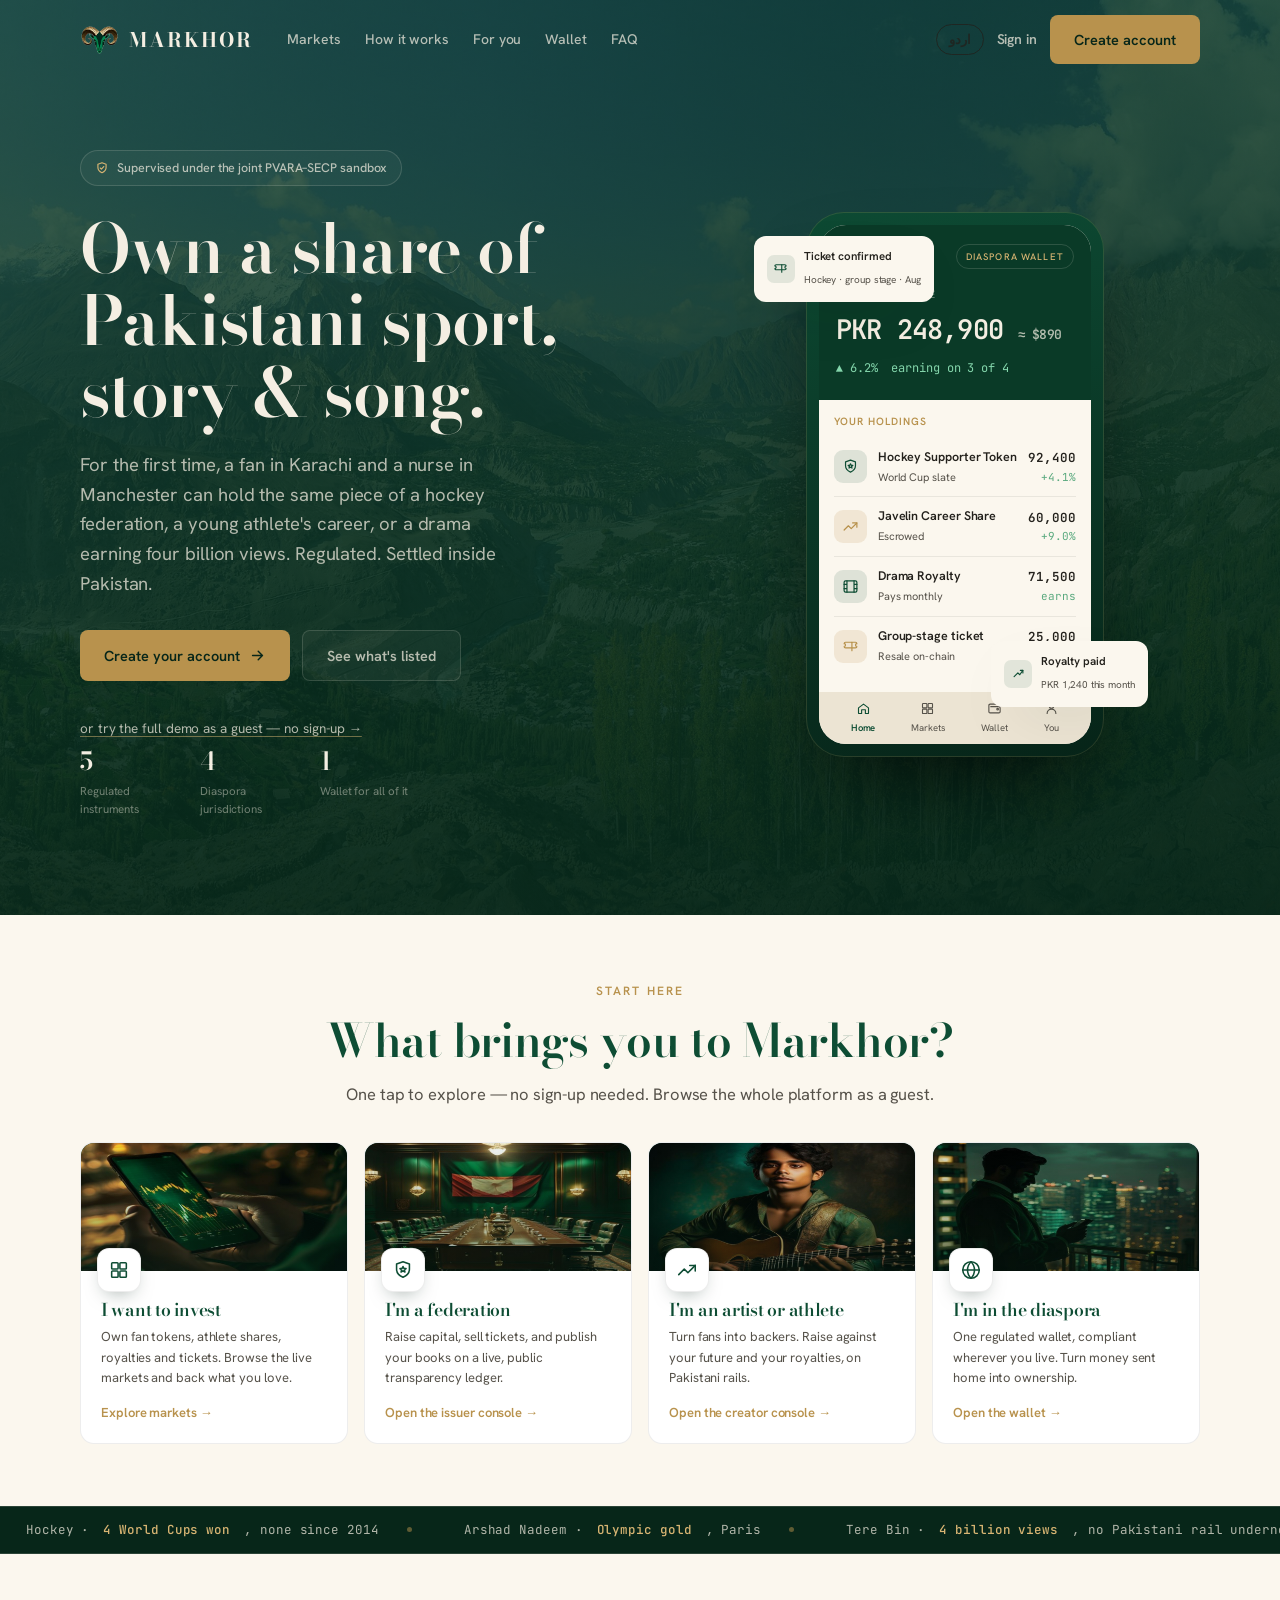
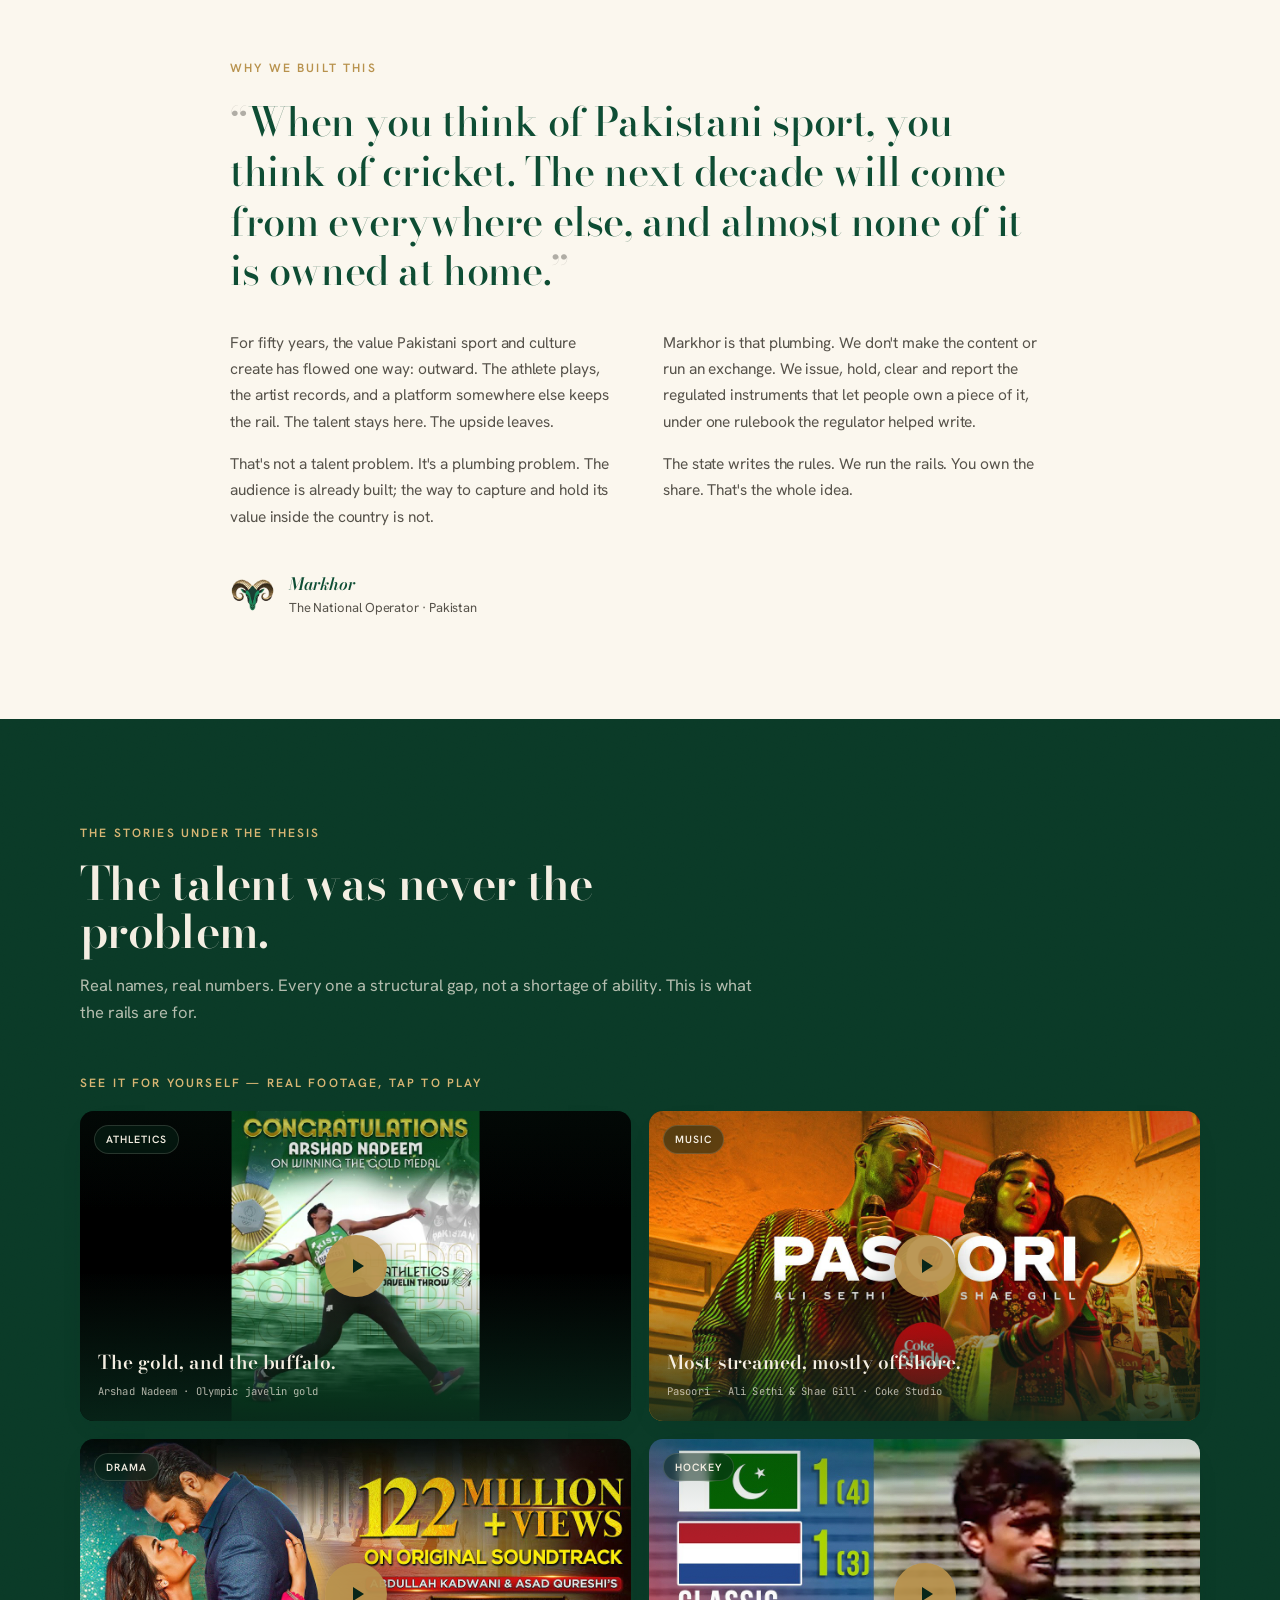
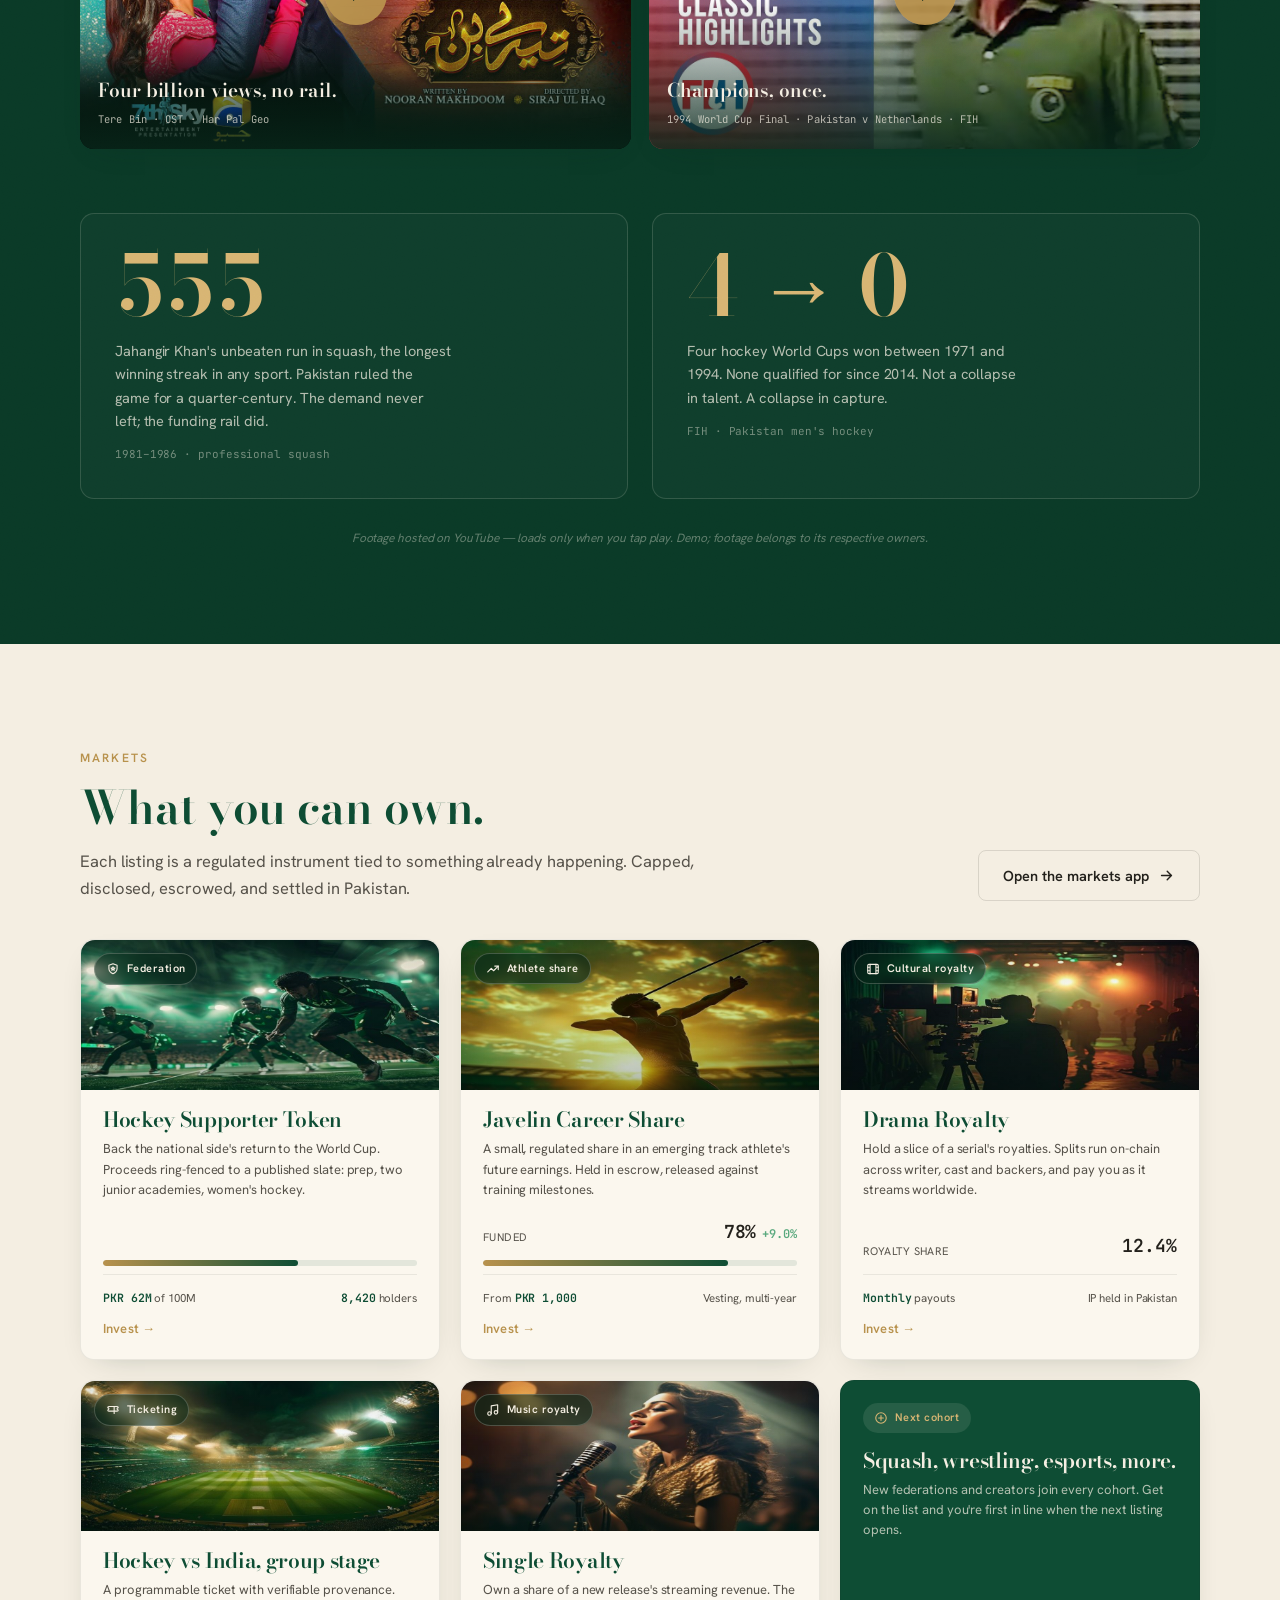
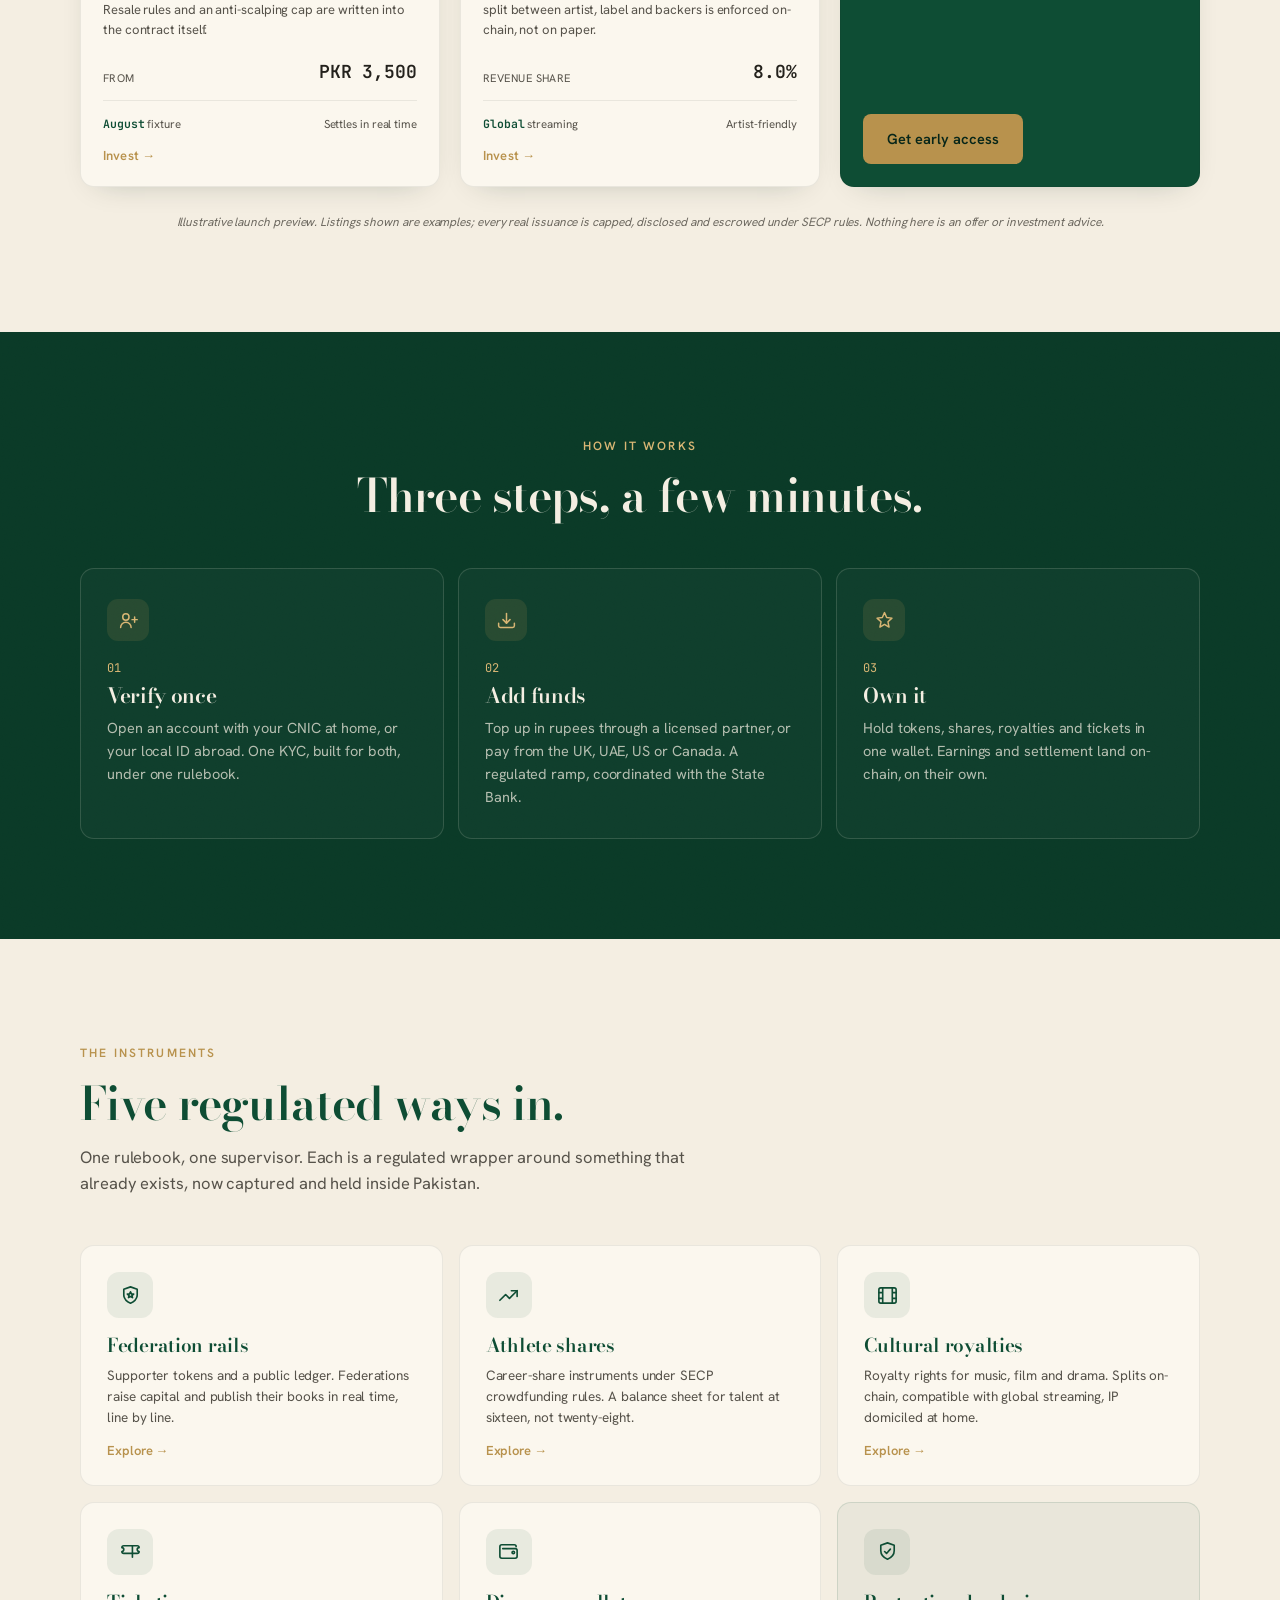
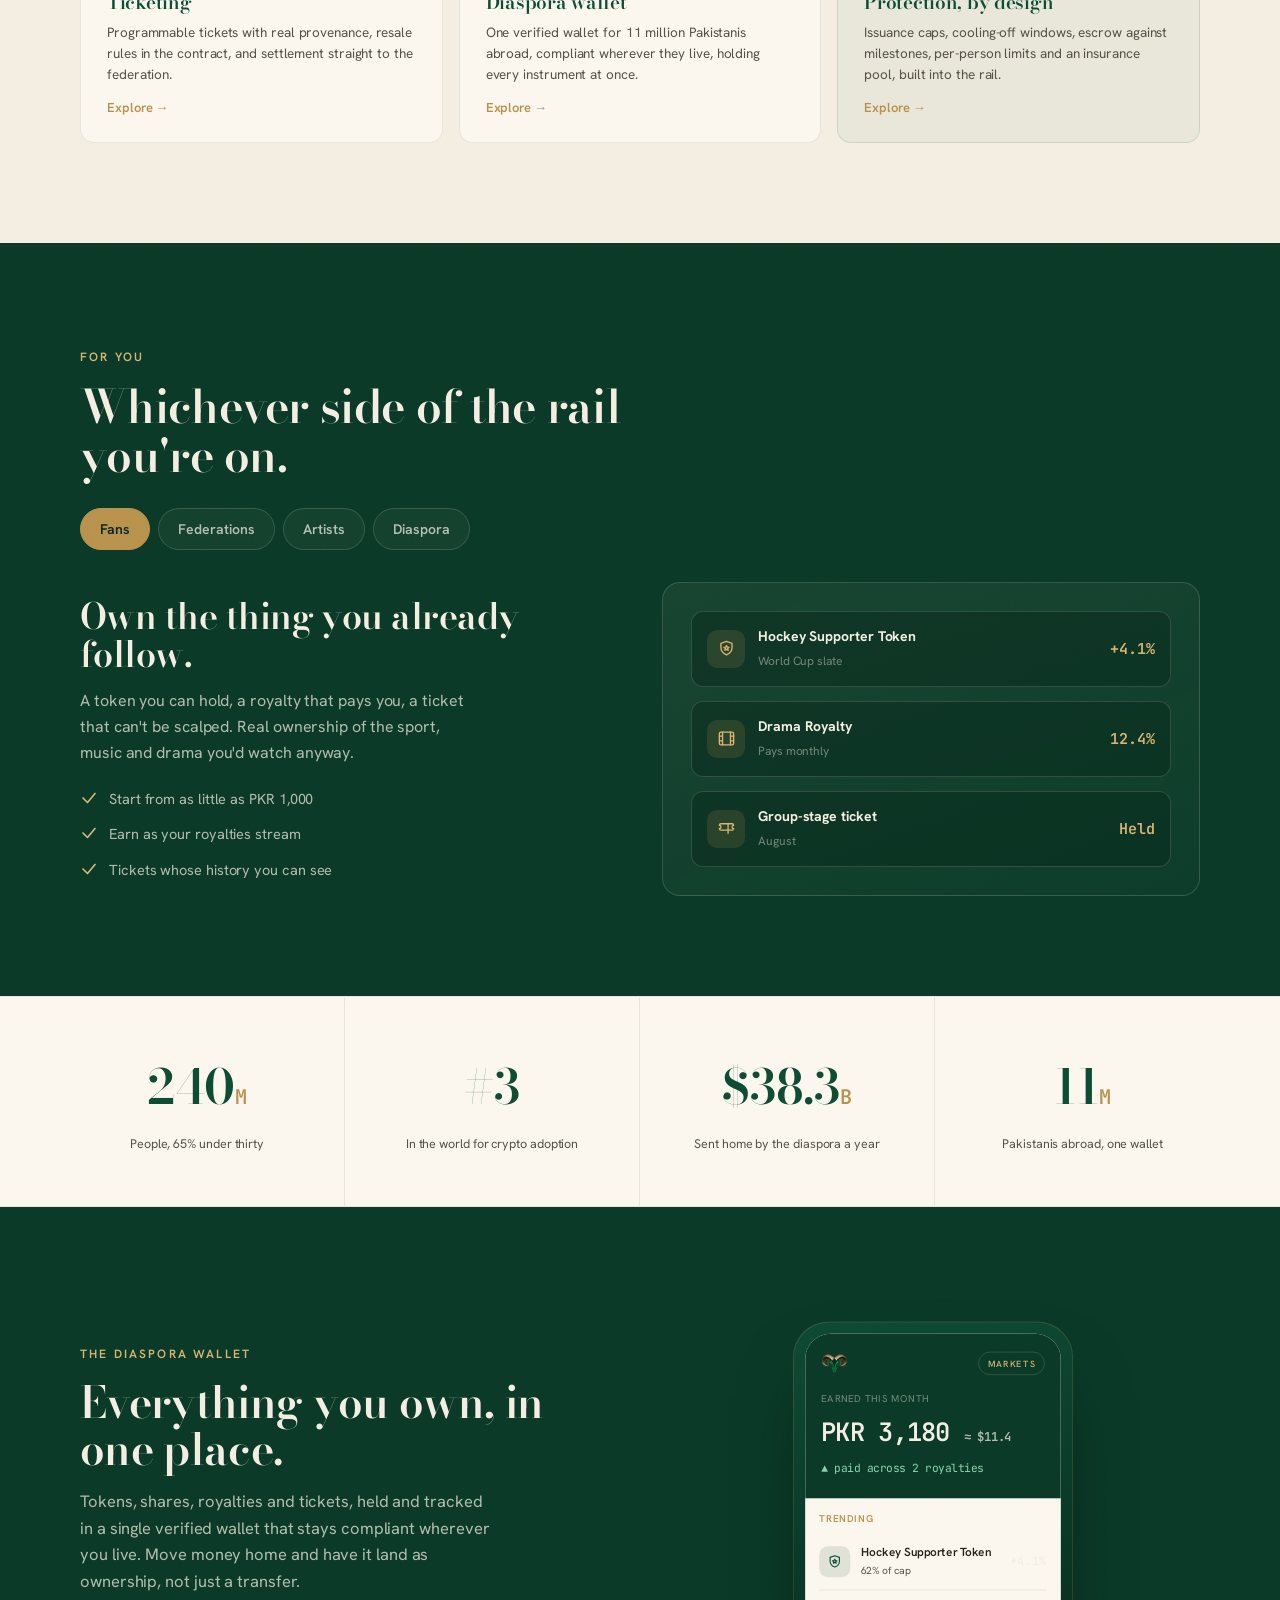
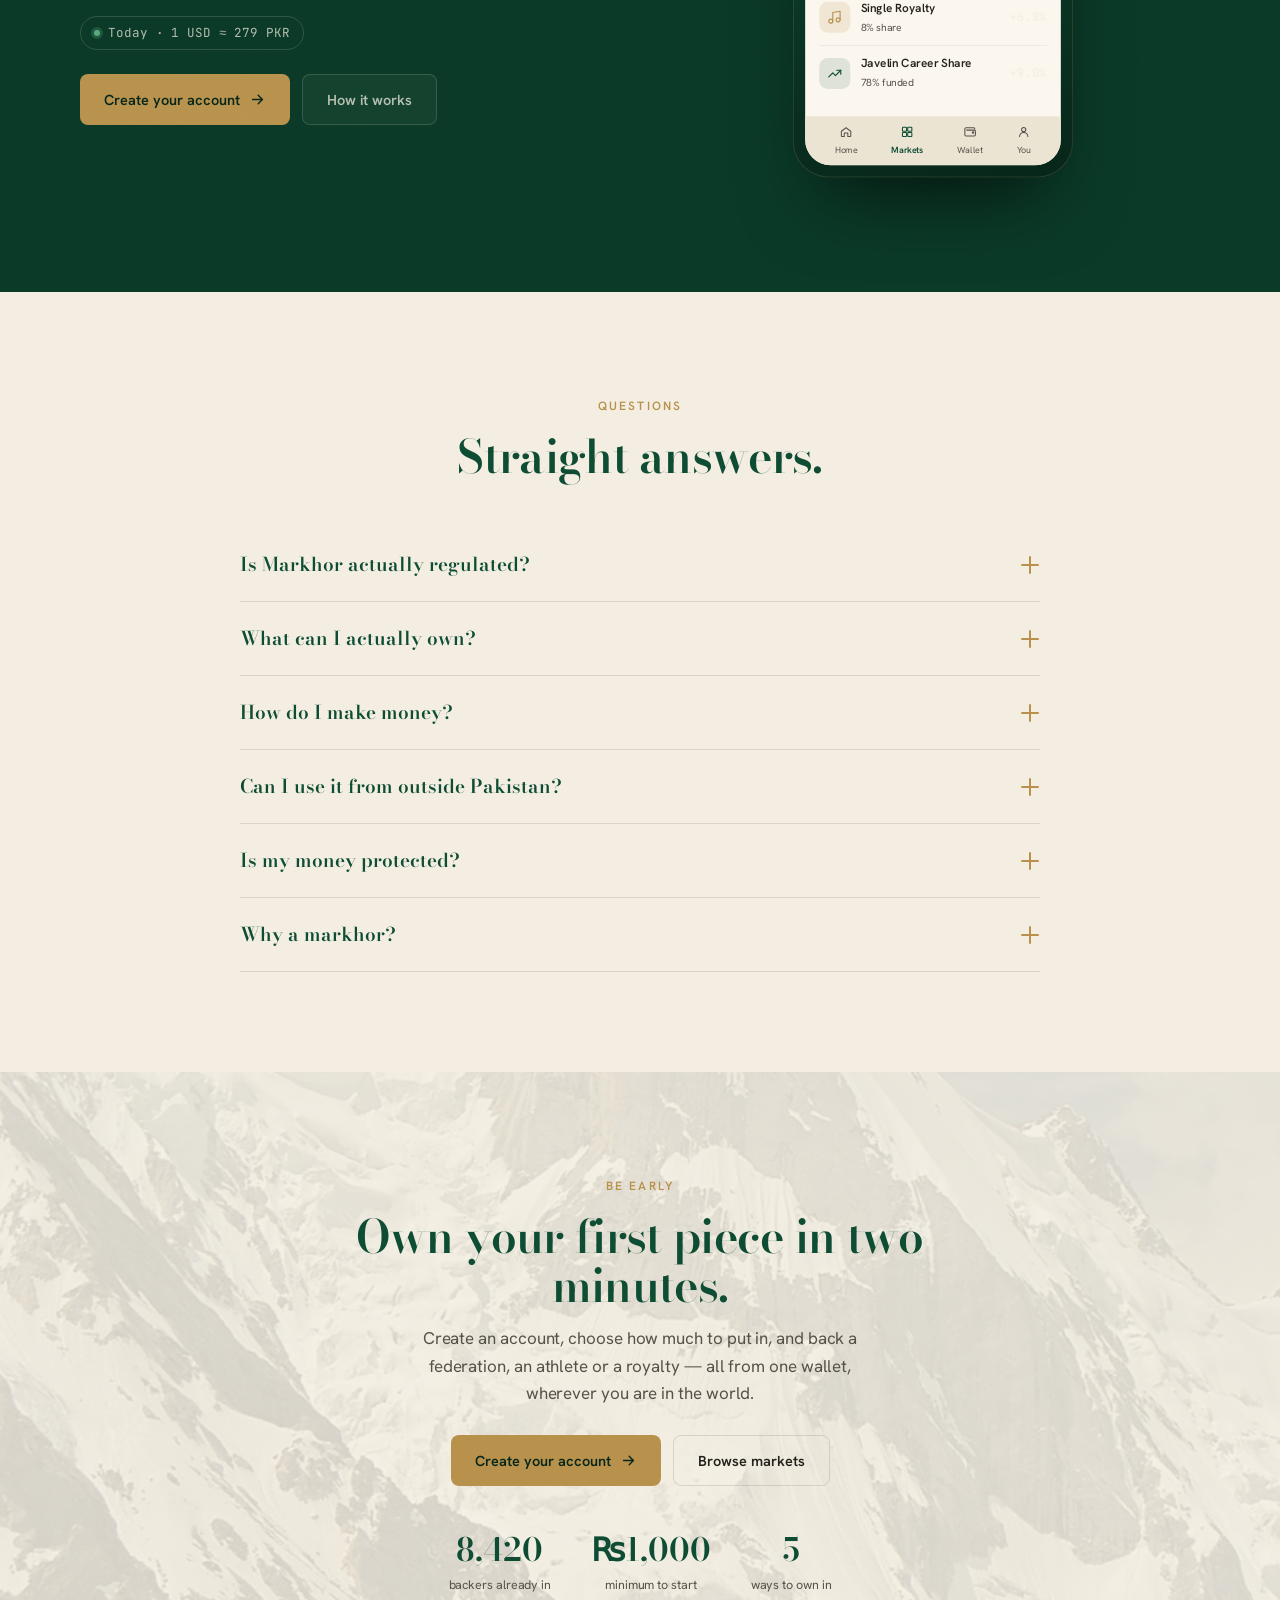
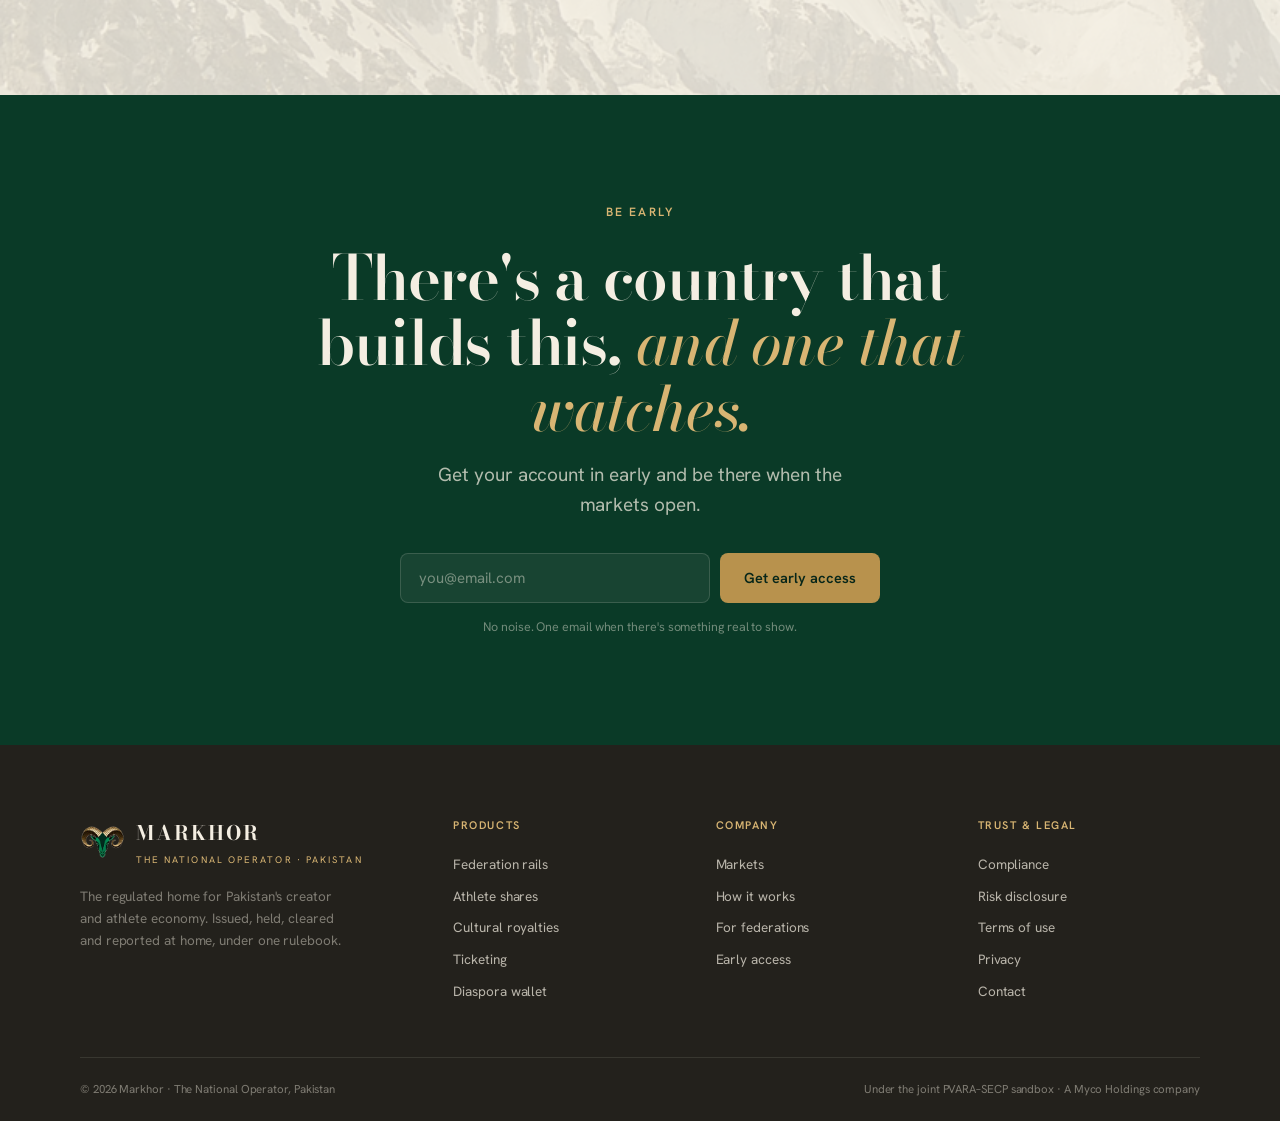
==== commit b2a0ffe2: "Secondary market: trade ticket (market + limit, buy + sell) that fills against the live book, restin" ====
--- a/index.html
+++ b/index.html
@@ -366,6 +366,14 @@
   .seg-card:hover .seg-go{color:var(--brass-2)}
   @media(max-width:900px){.seg-grid{grid-template-columns:1fr 1fr}}
   @media(max-width:520px){.seg-grid{grid-template-columns:1fr}}
+  /* language toggle + Urdu */
+  .lang-tog{background:none;border:1px solid currentColor;color:inherit;font:600 12.5px var(--sans);padding:6px 12px;border-radius:20px;cursor:pointer;opacity:.78;transition:opacity .2s,background .2s}
+  .lang-tog:hover{opacity:1}
+  html.lang-ur [data-ur]{font-family:'Noto Nastaliq Urdu','Jameel Noori Nastaleeq','Urdu Typesetting','Segoe UI',serif;line-height:2.15}
+  html.lang-ur h1[data-ur]{line-height:1.7}
+  html.lang-ur .seg-go[data-ur],html.lang-ur .kicker[data-ur]{line-height:1.6}
+  /* keep the app shell / modals / toasts left-to-right even in Urdu mode */
+  .mk-app,.mk-ov,.mk-toast{direction:ltr}
 
   @media(prefers-reduced-motion:reduce){
     *{animation:none!important;transition:none!important;scroll-behavior:auto!important}
@@ -409,22 +417,24 @@
   <div class="bar">
     <a class="brand" href="#top"><img src="assets/img/markhor-head.png" alt="Markhor"><b>MARKHOR</b></a>
     <div class="nlinks">
-      <a href="#markets">Markets</a>
-      <a href="#how">How it works</a>
-      <a href="#who">For you</a>
-      <a href="javascript:void 0" data-action="wallet">Wallet</a>
-      <a href="#faq">FAQ</a>
+      <a href="#markets" data-ur="بازار">Markets</a>
+      <a href="#how" data-ur="یہ کیسے کام کرتا ہے">How it works</a>
+      <a href="#who" data-ur="آپ کے لیے">For you</a>
+      <a href="javascript:void 0" data-action="wallet" data-ur="والٹ">Wallet</a>
+      <a href="#faq" data-ur="عمومی سوالات">FAQ</a>
     </div>
     <div class="nav-r">
+      <button class="lang-tog" data-lang aria-label="Switch language to Urdu">اردو</button>
       <span class="nav-auth" data-authnav="desktop" style="display:flex;align-items:center;gap:13px">
-        <a class="signin" href="javascript:void 0" data-action="signin">Sign in</a>
-        <a class="btn btn-primary cta-create" href="javascript:void 0" data-action="signup">Create account</a>
+        <a class="signin" href="javascript:void 0" data-action="signin" data-ur="سائن اِن">Sign in</a>
+        <a class="btn btn-primary cta-create" href="javascript:void 0" data-action="signup" data-ur="اکاؤنٹ بنائیں">Create account</a>
       </span>
       <button class="burger" id="burger" aria-label="Open menu" aria-expanded="false"><span></span><span></span><span></span></button>
     </div>
   </div>
   <div class="mmenu" id="mmenu">
-    <a href="#markets">Markets</a><a href="#how">How it works</a><a href="#who">For you</a><a href="javascript:void 0" data-action="wallet">Wallet</a><a href="#faq">FAQ</a>
+    <a href="#markets" data-ur="بازار">Markets</a><a href="#how" data-ur="یہ کیسے کام کرتا ہے">How it works</a><a href="#who" data-ur="آپ کے لیے">For you</a><a href="javascript:void 0" data-action="wallet" data-ur="والٹ">Wallet</a><a href="#faq" data-ur="عمومی سوالات">FAQ</a>
+    <button class="lang-tog" data-lang style="margin-top:10px;width:max-content">اردو</button>
     <span data-authnav="mobile" style="display:contents"></span>
   </div>
 </nav>
@@ -438,13 +448,13 @@
   <div class="wrap">
     <div class="reveal">
       <span class="hpill"><svg><use href="#i-shield"/></svg> Supervised under the joint PVARA–SECP sandbox</span>
-      <h1>Own a share of Pakistani <em>sport, story &amp; song.</em></h1>
-      <p class="sub">For the first time, a fan in Karachi and a nurse in Manchester can hold the same piece of a hockey federation, a young athlete's career, or a drama earning four billion views. Regulated. Settled inside Pakistan.</p>
+      <h1 data-ur="پاکستانی کھیل، کہانی اور نغمے میں اپنا حصہ رکھیں۔">Own a share of Pakistani <em>sport, story &amp; song.</em></h1>
+      <p class="sub" data-ur="پہلی بار، کراچی کا ایک مداح اور مانچسٹر کی ایک نرس ایک ہاکی فیڈریشن، ایک نوجوان کھلاڑی کے کیریئر، یا چار ارب ویوز کمانے والے ڈرامے کا ایک ہی حصہ رکھ سکتے ہیں۔ ریگولیٹڈ۔ پاکستان کے اندر سیٹل ہوتا ہے۔">For the first time, a fan in Karachi and a nurse in Manchester can hold the same piece of a hockey federation, a young athlete's career, or a drama earning four billion views. Regulated. Settled inside Pakistan.</p>
       <div class="hcta">
-        <a href="javascript:void 0" data-action="signup" class="btn btn-primary">Create your account <svg><use href="#i-arrow"/></svg></a>
-        <a href="#markets" class="btn btn-ghost-l">See what's listed</a>
-      </div>
-      <div style="margin-top:15px"><a href="javascript:void 0" data-action="guest" style="font-size:13.5px;color:var(--bone-dim);text-decoration:underline;text-underline-offset:3px;text-decoration-color:rgba(216,181,115,.5)">or try the full demo as a guest — no sign-up →</a></div>
+        <a href="javascript:void 0" data-action="signup" class="btn btn-primary"><span data-ur="اپنا اکاؤنٹ بنائیں">Create your account</span> <svg><use href="#i-arrow"/></svg></a>
+        <a href="#markets" class="btn btn-ghost-l" data-ur="کیا کیا درج ہے دیکھیں">See what's listed</a>
+      </div>
+      <div style="margin-top:15px"><a href="javascript:void 0" data-action="guest" data-ur="یا بطور مہمان پورا ڈیمو آزمائیں — سائن اَپ کی ضرورت نہیں ←" style="font-size:13.5px;color:var(--bone-dim);text-decoration:underline;text-underline-offset:3px;text-decoration-color:rgba(216,181,115,.5)">or try the full demo as a guest — no sign-up →</a></div>
       <div class="hstats">
         <div class="s"><div class="n">5</div><div class="l">Regulated instruments</div></div>
         <div class="s"><div class="n">4</div><div class="l">Diaspora jurisdictions</div></div>
@@ -485,12 +495,12 @@
 <!-- start: segmentation / clear path -->
 <section class="sec" id="start" style="background:var(--paper);padding:62px 0">
   <div class="wrap">
-    <div class="head c reveal" style="margin-bottom:34px"><span class="kicker">Start here</span><h2>What brings you to Markhor?</h2><p>One tap to explore — no sign-up needed. Browse the whole platform as a guest.</p></div>
+    <div class="head c reveal" style="margin-bottom:34px"><span class="kicker" data-ur="یہاں سے شروع کریں">Start here</span><h2 data-ur="آپ کو مارخور تک کیا لایا؟">What brings you to Markhor?</h2><p data-ur="ایک ٹیپ پر دریافت کریں — سائن اَپ کی ضرورت نہیں۔ پورا پلیٹ فارم بطور مہمان دیکھیں۔">One tap to explore — no sign-up needed. Browse the whole platform as a guest.</p></div>
     <div class="seg-grid reveal">
-      <a class="seg-card" href="javascript:void 0" data-action="invest"><div class="seg-im" style="--img:url('assets/img/seg-invest.jpg')"><span class="seg-ic"><svg><use href="#i-grid"/></svg></span></div><div class="seg-bd"><h3>I want to invest</h3><p>Own fan tokens, athlete shares, royalties and tickets. Browse the live markets and back what you love.</p><span class="seg-go">Explore markets →</span></div></a>
-      <a class="seg-card" href="javascript:void 0" data-action="issuer"><div class="seg-im" style="--img:url('assets/img/seg-fed.jpg')"><span class="seg-ic"><svg><use href="#i-fed"/></svg></span></div><div class="seg-bd"><h3>I'm a federation</h3><p>Raise capital, sell tickets, and publish your books on a live, public transparency ledger.</p><span class="seg-go">Open the issuer console →</span></div></a>
-      <a class="seg-card" href="javascript:void 0" data-action="raise"><div class="seg-im" style="--img:url('assets/img/seg-artist.jpg')"><span class="seg-ic"><svg><use href="#i-ath"/></svg></span></div><div class="seg-bd"><h3>I'm an artist or athlete</h3><p>Turn fans into backers. Raise against your future and your royalties, on Pakistani rails.</p><span class="seg-go">Open the creator console →</span></div></a>
-      <a class="seg-card" href="javascript:void 0" data-action="wallet"><div class="seg-im" style="--img:url('assets/img/seg-diaspora.jpg')"><span class="seg-ic"><svg><use href="#i-globe"/></svg></span></div><div class="seg-bd"><h3>I'm in the diaspora</h3><p>One regulated wallet, compliant wherever you live. Turn money sent home into ownership.</p><span class="seg-go">Open the wallet →</span></div></a>
+      <a class="seg-card" href="javascript:void 0" data-action="invest"><div class="seg-im" style="--img:url('assets/img/seg-invest.jpg')"><span class="seg-ic"><svg><use href="#i-grid"/></svg></span></div><div class="seg-bd"><h3 data-ur="میں سرمایہ کاری کرنا چاہتا ہوں">I want to invest</h3><p data-ur="فین ٹوکن، ایتھلیٹ شیئرز، رائلٹی اور ٹکٹ رکھیں۔ لائیو بازار دیکھیں اور جسے پسند کریں اُس کی پشت پناہی کریں۔">Own fan tokens, athlete shares, royalties and tickets. Browse the live markets and back what you love.</p><span class="seg-go" data-ur="بازار دیکھیں ←">Explore markets →</span></div></a>
+      <a class="seg-card" href="javascript:void 0" data-action="issuer"><div class="seg-im" style="--img:url('assets/img/seg-fed.jpg')"><span class="seg-ic"><svg><use href="#i-fed"/></svg></span></div><div class="seg-bd"><h3 data-ur="میں ایک فیڈریشن ہوں">I'm a federation</h3><p data-ur="سرمایہ اکٹھا کریں، ٹکٹ بیچیں، اور اپنے کھاتے ایک لائیو، عوامی شفافیت لیجر پر شائع کریں۔">Raise capital, sell tickets, and publish your books on a live, public transparency ledger.</p><span class="seg-go" data-ur="اِشورر کنسول کھولیں ←">Open the issuer console →</span></div></a>
+      <a class="seg-card" href="javascript:void 0" data-action="raise"><div class="seg-im" style="--img:url('assets/img/seg-artist.jpg')"><span class="seg-ic"><svg><use href="#i-ath"/></svg></span></div><div class="seg-bd"><h3 data-ur="میں ایک فنکار یا کھلاڑی ہوں">I'm an artist or athlete</h3><p data-ur="مداحوں کو سرمایہ کار بنائیں۔ اپنے مستقبل اور رائلٹی کے بدلے سرمایہ اکٹھا کریں، پاکستانی نظام پر۔">Turn fans into backers. Raise against your future and your royalties, on Pakistani rails.</p><span class="seg-go" data-ur="کری ایٹر کنسول کھولیں ←">Open the creator console →</span></div></a>
+      <a class="seg-card" href="javascript:void 0" data-action="wallet"><div class="seg-im" style="--img:url('assets/img/seg-diaspora.jpg')"><span class="seg-ic"><svg><use href="#i-globe"/></svg></span></div><div class="seg-bd"><h3 data-ur="میں بیرونِ ملک ہوں">I'm in the diaspora</h3><p data-ur="ایک ریگولیٹڈ والٹ، جہاں بھی رہیں قواعد کے مطابق۔ گھر بھیجی رقم کو ملکیت میں بدلیں۔">One regulated wallet, compliant wherever you live. Turn money sent home into ownership.</p><span class="seg-go" data-ur="والٹ کھولیں ←">Open the wallet →</span></div></a>
     </div>
   </div>
 </section>
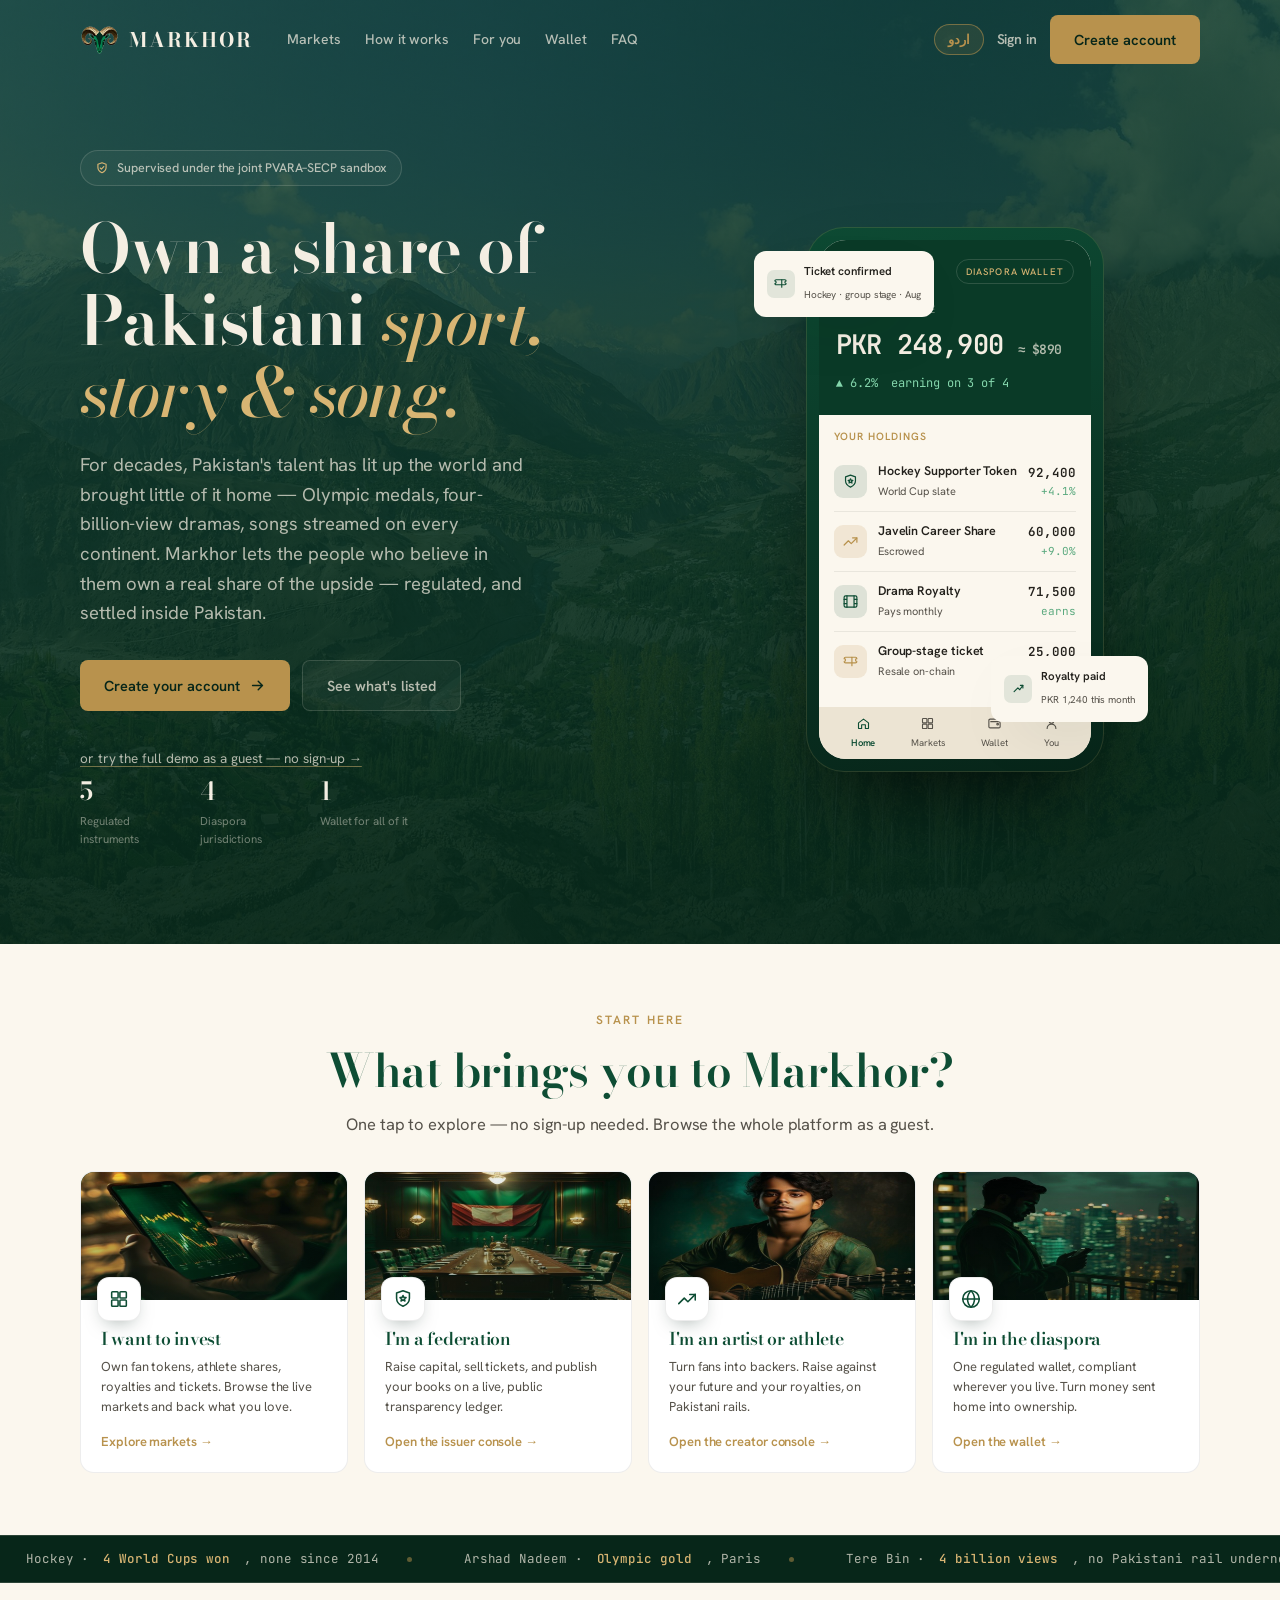
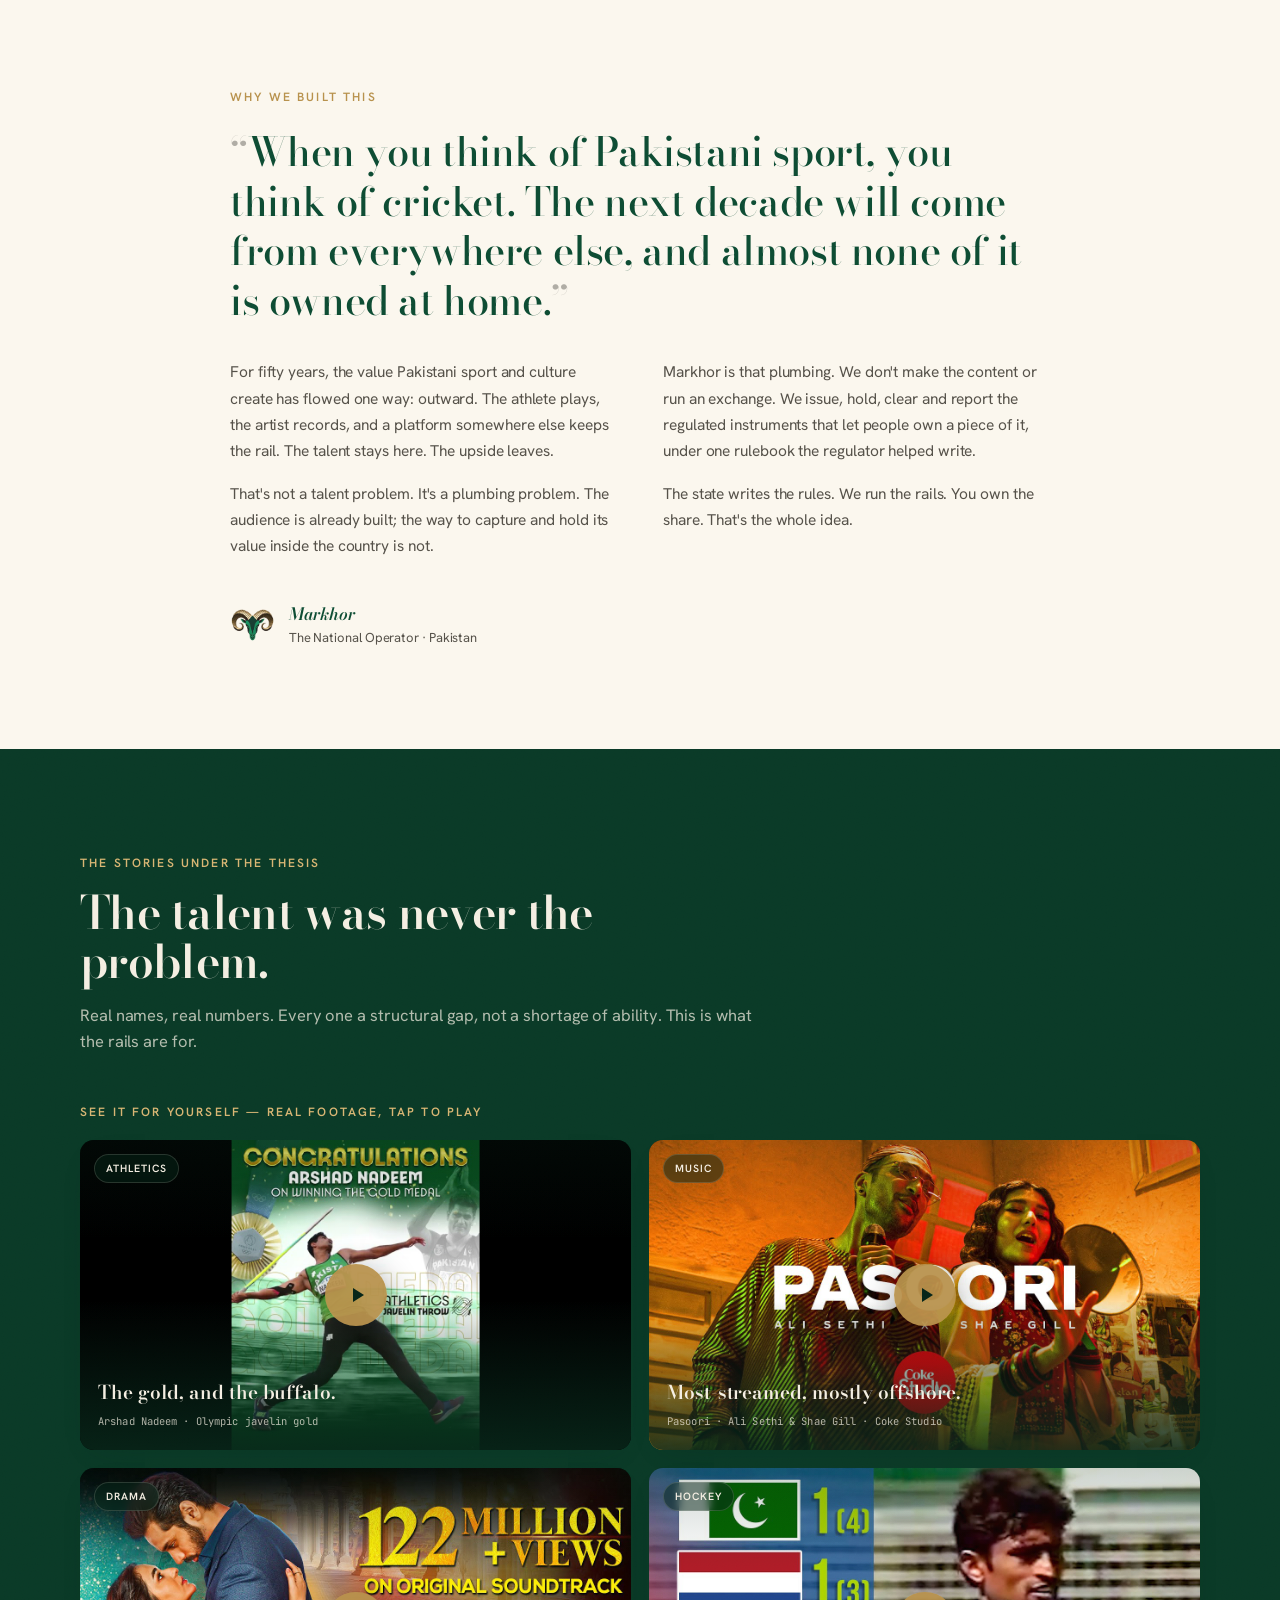
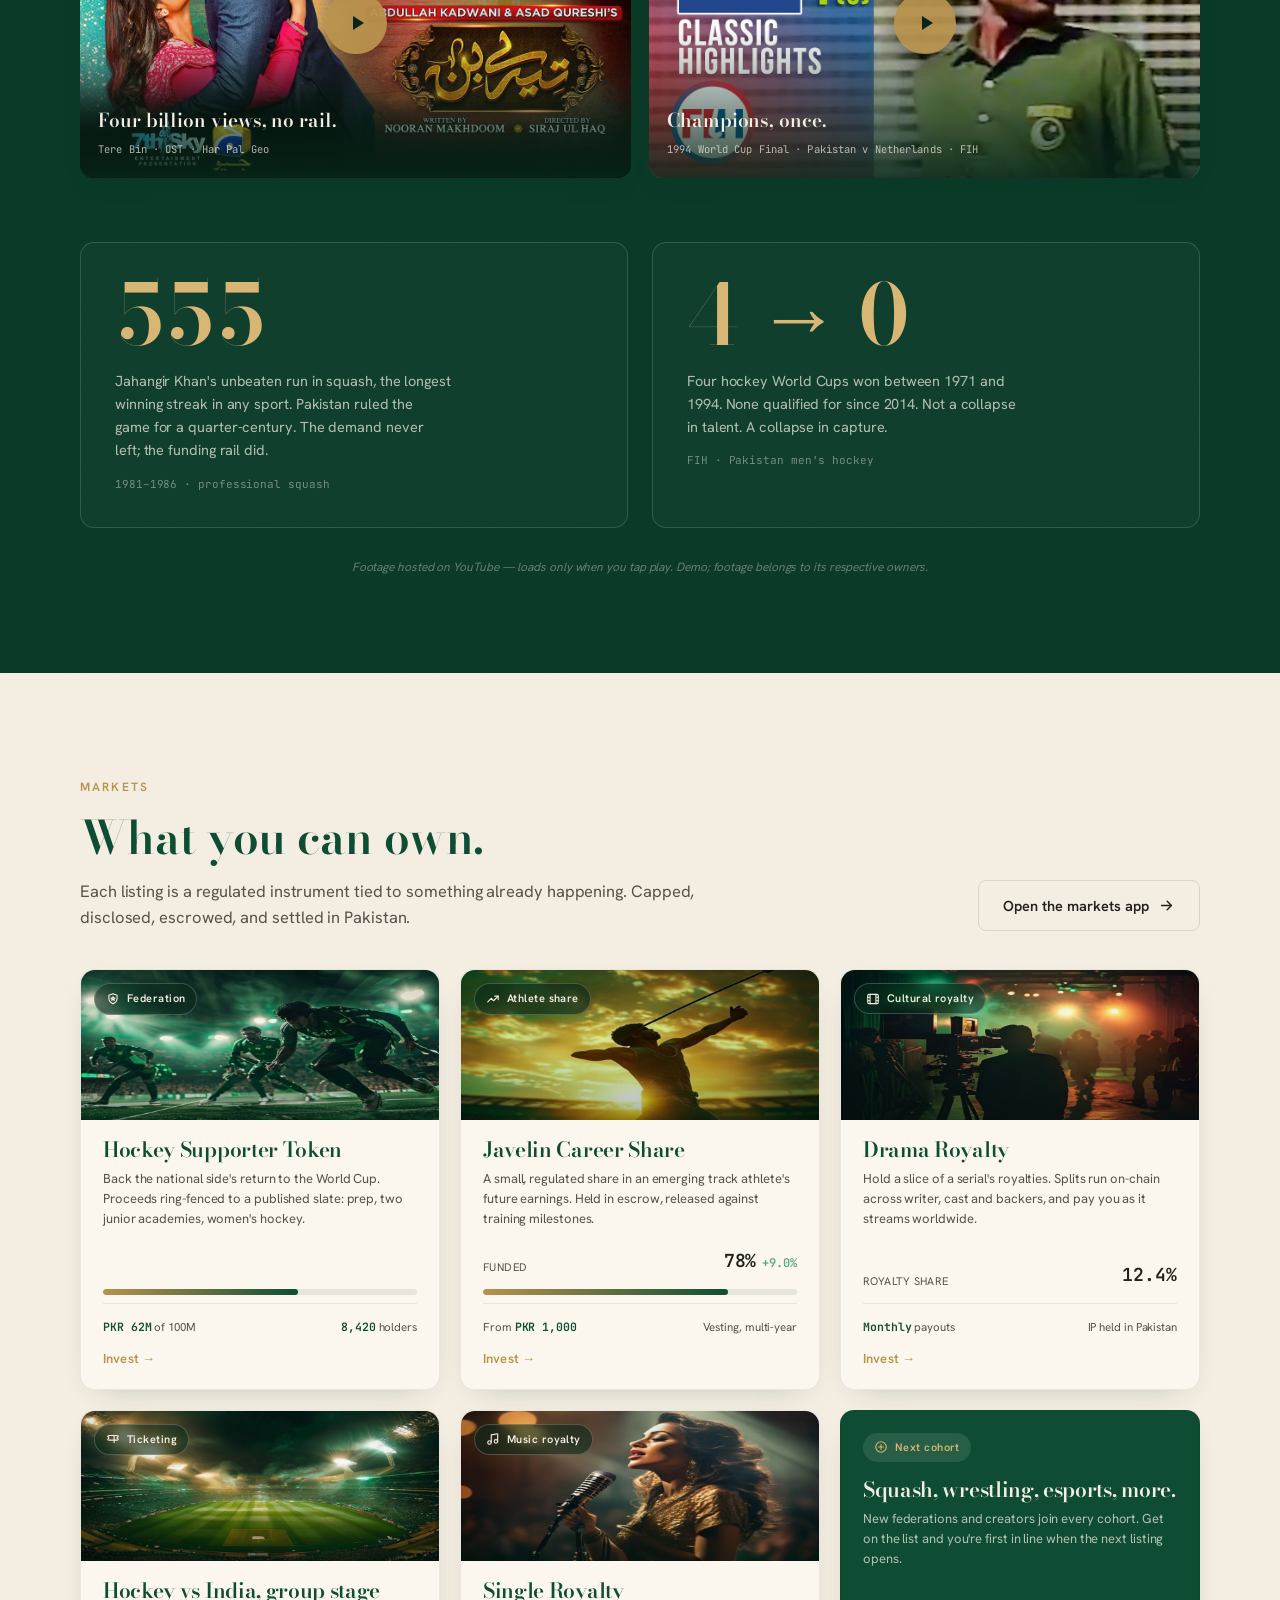
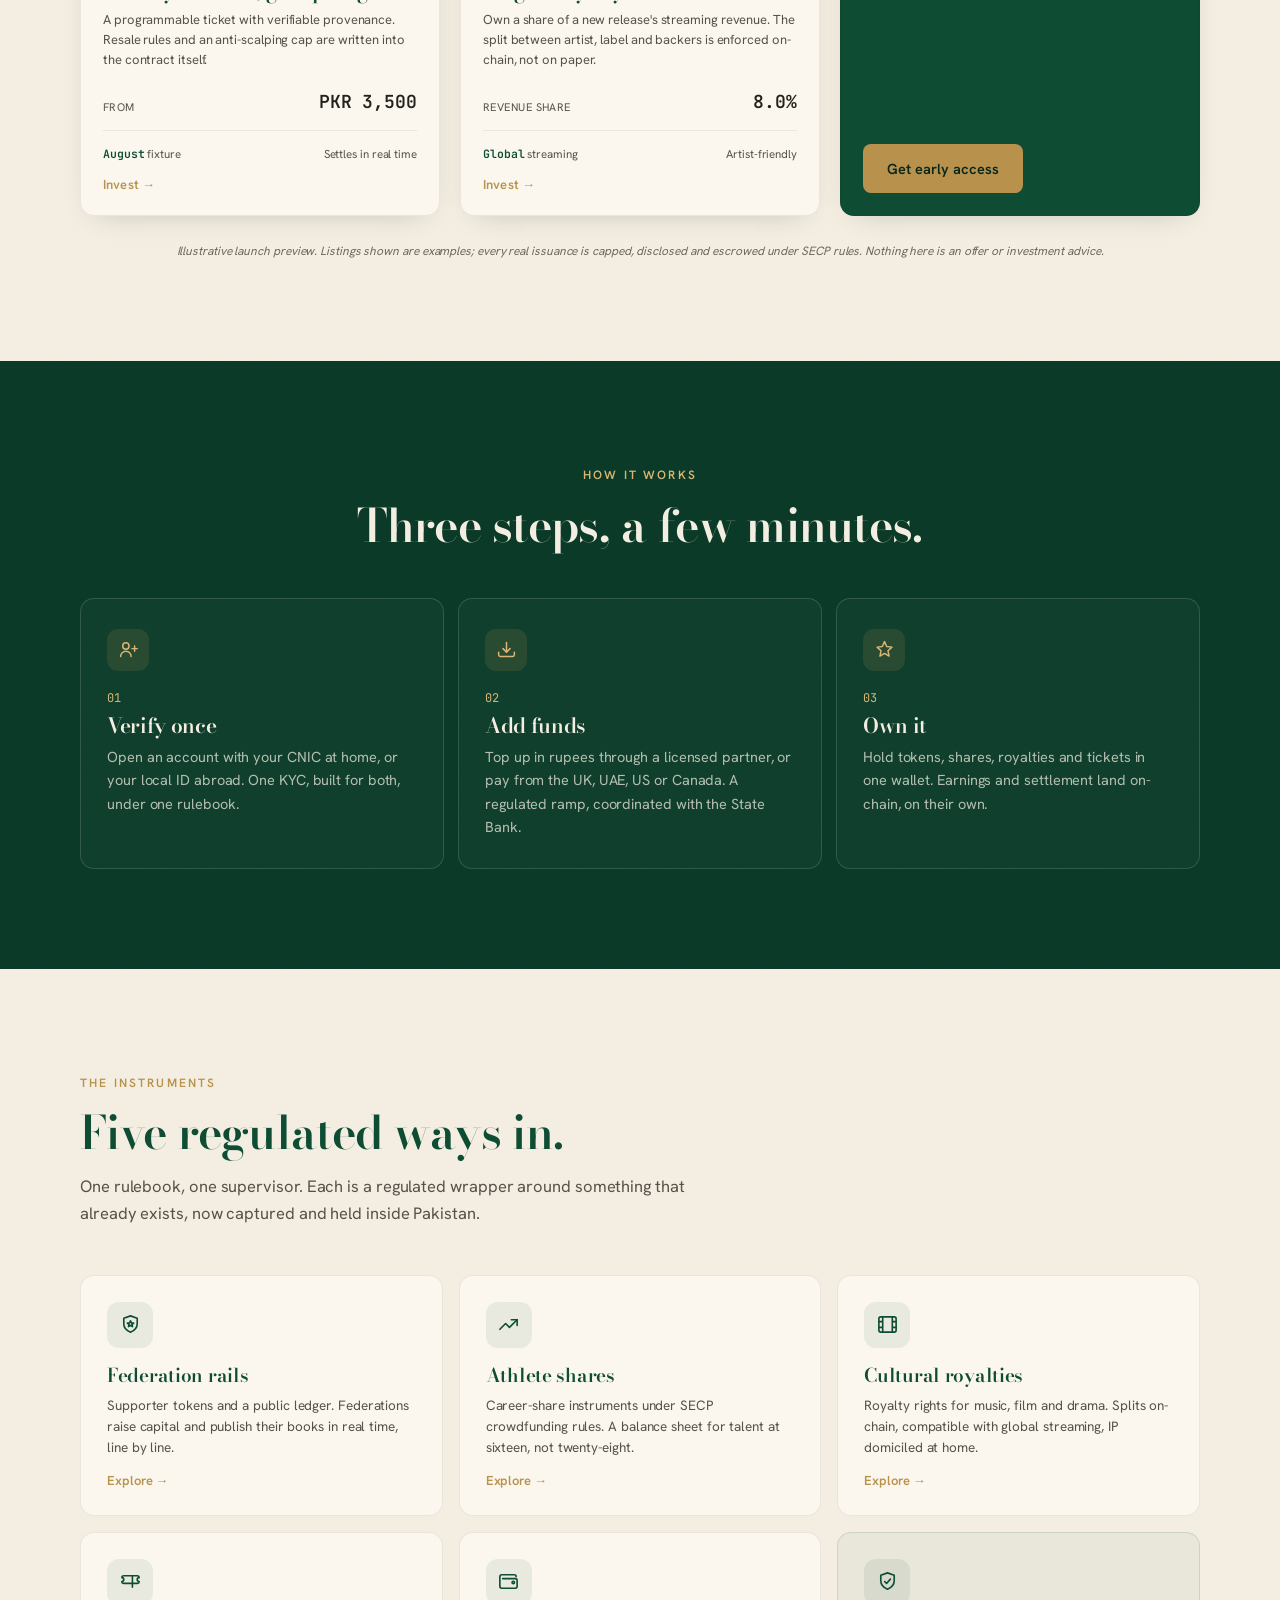
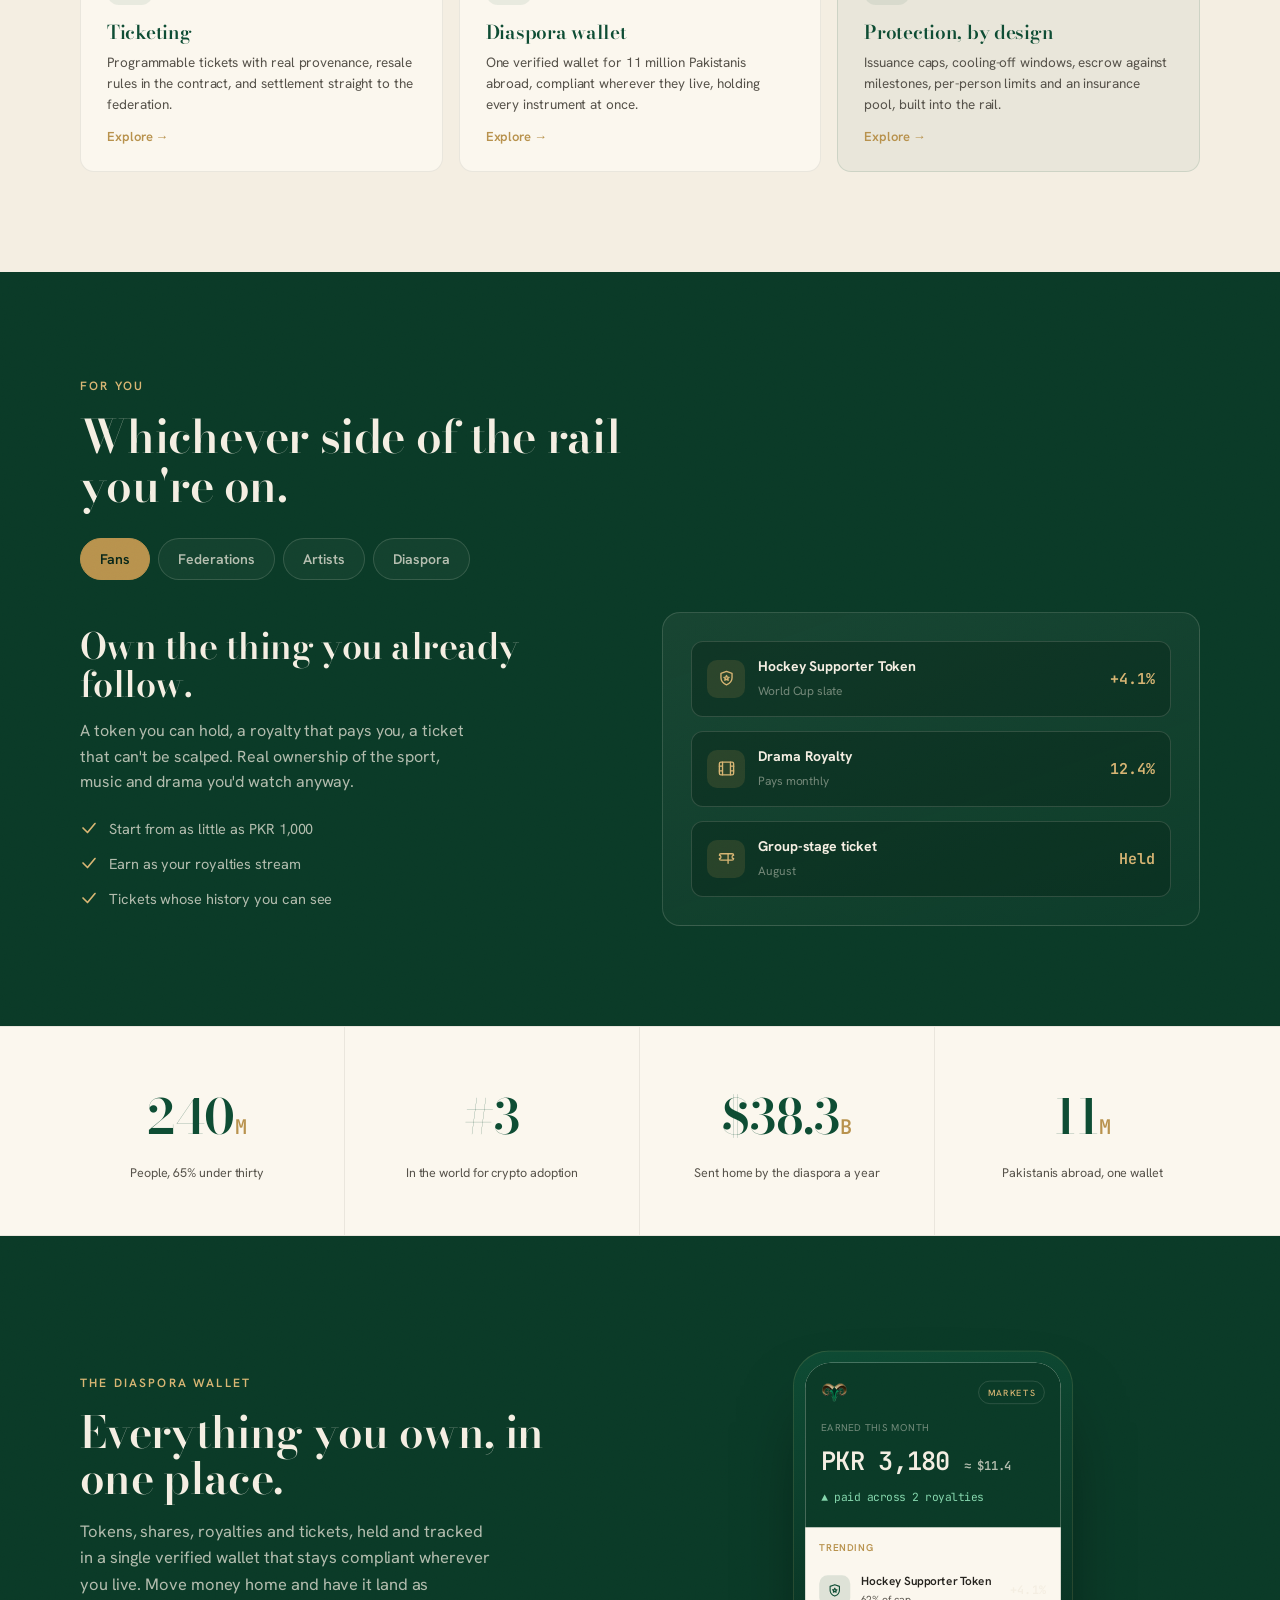
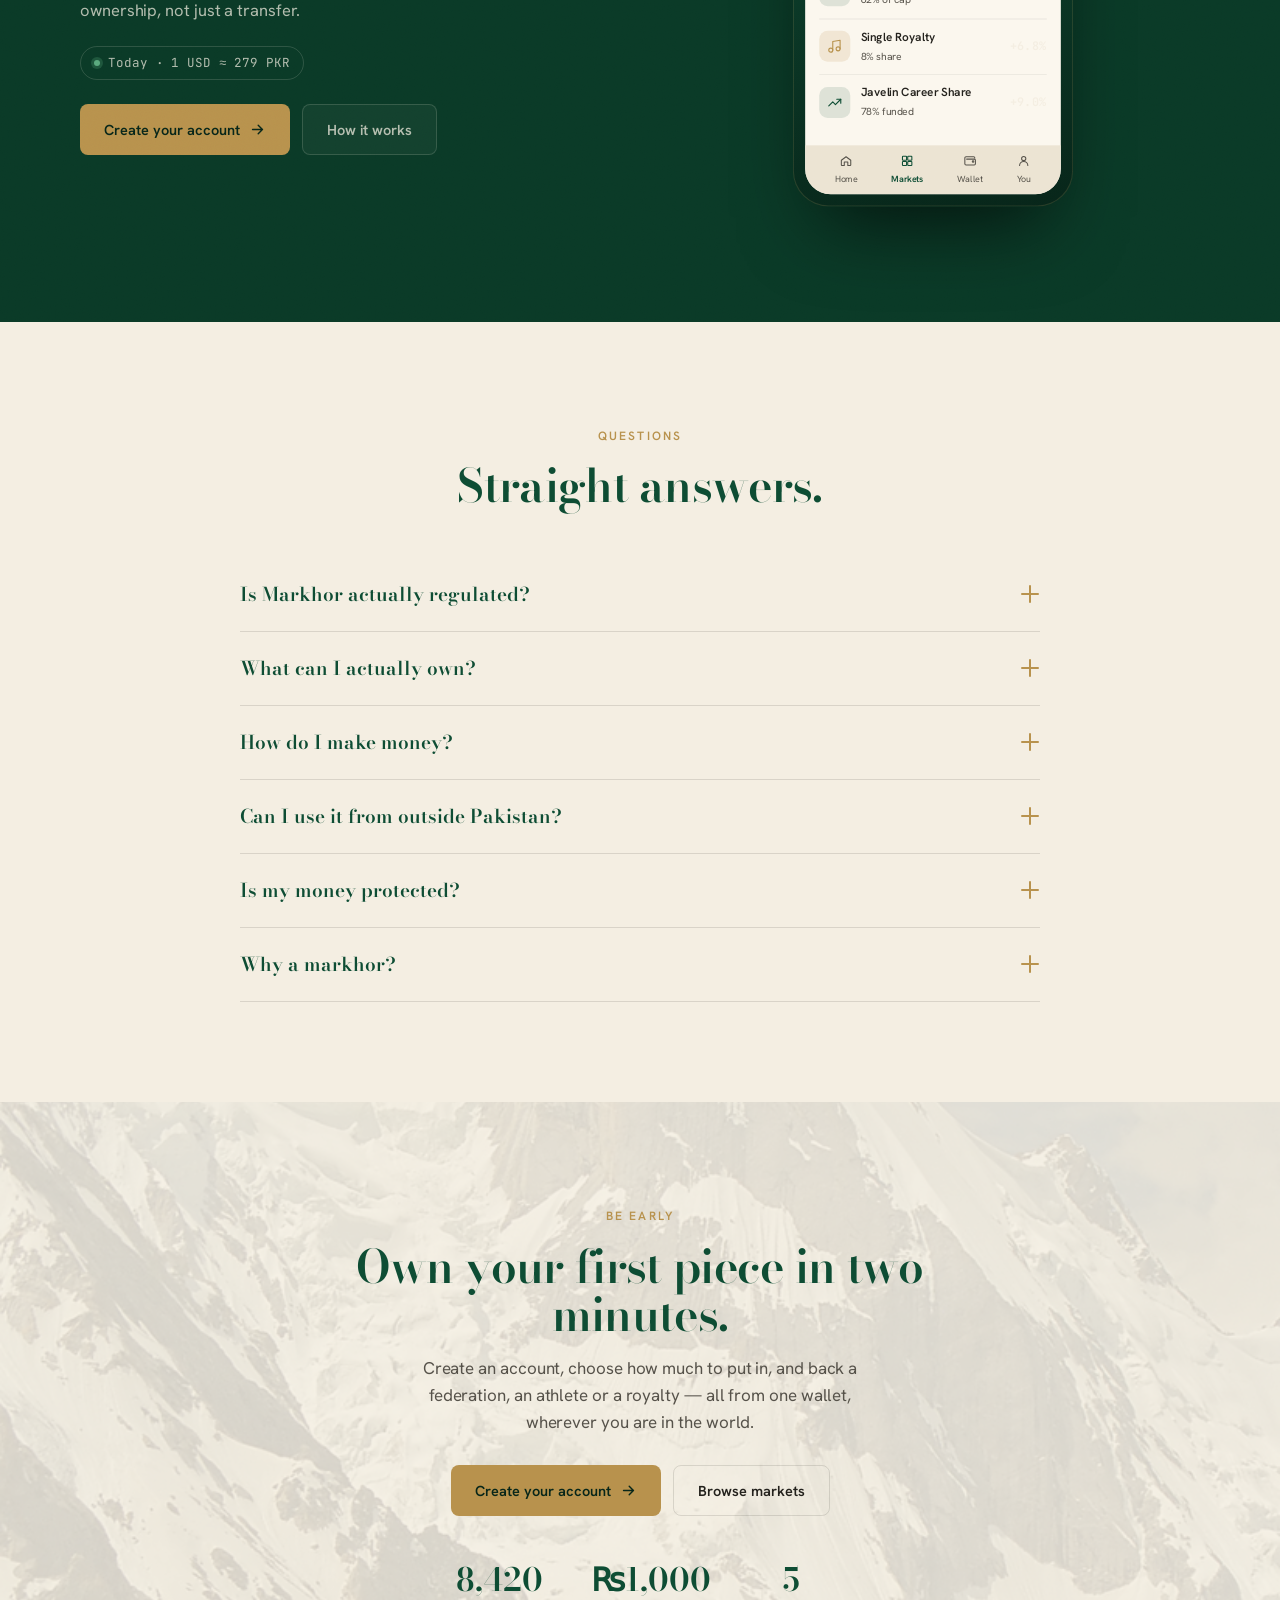
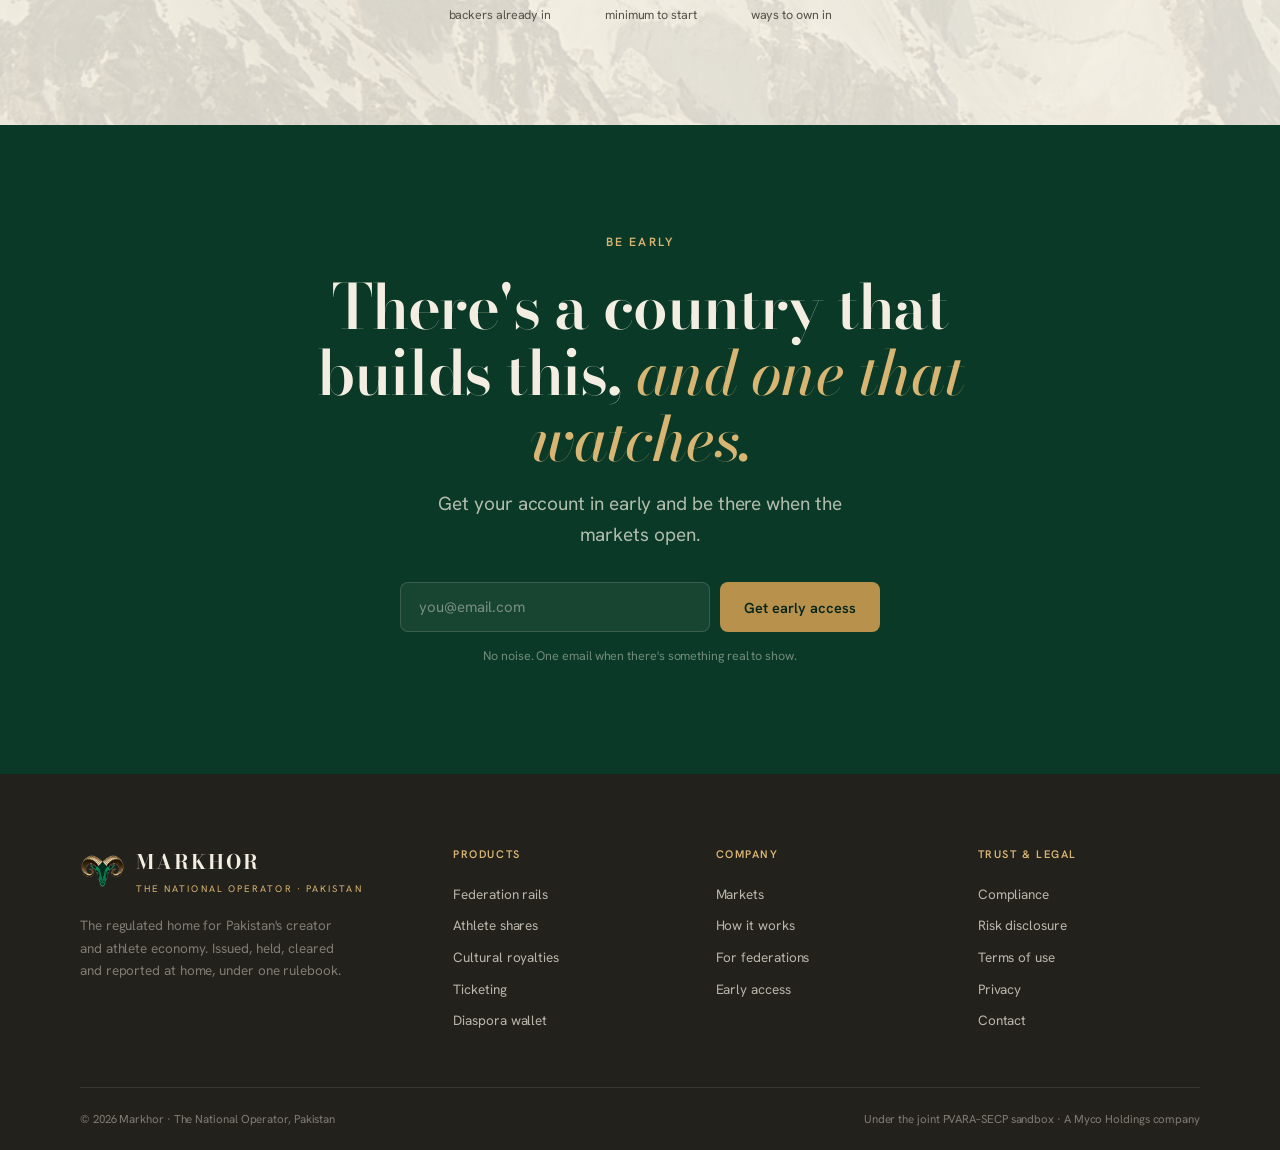
==== commit f058e586: "Full Urdu coverage via dictionary + text-node walker (i18n.js) — entire landing translates with one " ====
--- a/index.html
+++ b/index.html
@@ -367,8 +367,8 @@
   @media(max-width:900px){.seg-grid{grid-template-columns:1fr 1fr}}
   @media(max-width:520px){.seg-grid{grid-template-columns:1fr}}
   /* language toggle + Urdu */
-  .lang-tog{background:none;border:1px solid currentColor;color:inherit;font:600 12.5px var(--sans);padding:6px 12px;border-radius:20px;cursor:pointer;opacity:.78;transition:opacity .2s,background .2s}
-  .lang-tog:hover{opacity:1}
+  .lang-tog{background:rgba(184,146,77,.12);border:1px solid rgba(184,146,77,.55);color:var(--brass);font:600 13px var(--sans);padding:6px 13px;border-radius:20px;cursor:pointer;transition:background .2s,color .2s,border-color .2s}
+  .lang-tog:hover{background:var(--brass);color:var(--emerald-darker);border-color:var(--brass)}
   html.lang-ur [data-ur]{font-family:'Noto Nastaliq Urdu','Jameel Noori Nastaleeq','Urdu Typesetting','Segoe UI',serif;line-height:2.15}
   html.lang-ur h1[data-ur]{line-height:1.7}
   html.lang-ur .seg-go[data-ur],html.lang-ur .kicker[data-ur]{line-height:1.6}
@@ -449,7 +449,7 @@
     <div class="reveal">
       <span class="hpill"><svg><use href="#i-shield"/></svg> Supervised under the joint PVARA–SECP sandbox</span>
       <h1 data-ur="پاکستانی کھیل، کہانی اور نغمے میں اپنا حصہ رکھیں۔">Own a share of Pakistani <em>sport, story &amp; song.</em></h1>
-      <p class="sub" data-ur="پہلی بار، کراچی کا ایک مداح اور مانچسٹر کی ایک نرس ایک ہاکی فیڈریشن، ایک نوجوان کھلاڑی کے کیریئر، یا چار ارب ویوز کمانے والے ڈرامے کا ایک ہی حصہ رکھ سکتے ہیں۔ ریگولیٹڈ۔ پاکستان کے اندر سیٹل ہوتا ہے۔">For the first time, a fan in Karachi and a nurse in Manchester can hold the same piece of a hockey federation, a young athlete's career, or a drama earning four billion views. Regulated. Settled inside Pakistan.</p>
+      <p class="sub" data-ur="دہائیوں سے پاکستان کا ہنر دنیا کو روشن کرتا رہا اور ملک کو کم ہی ملا — اولمپک تمغے، چار ارب ویوز والے ڈرامے، ہر براعظم پر سنے جانے والے گیت۔ مارخور اُن لوگوں کو جو اِن پر یقین رکھتے ہیں ایک حقیقی حصہ دیتا ہے — ریگولیٹڈ، اور پاکستان کے اندر سیٹل ہوتا ہے۔">For decades, Pakistan's talent has lit up the world and brought little of it home — Olympic medals, four-billion-view dramas, songs streamed on every continent. Markhor lets the people who believe in them own a real share of the upside — regulated, and settled inside Pakistan.</p>
       <div class="hcta">
         <a href="javascript:void 0" data-action="signup" class="btn btn-primary"><span data-ur="اپنا اکاؤنٹ بنائیں">Create your account</span> <svg><use href="#i-arrow"/></svg></a>
         <a href="#markets" class="btn btn-ghost-l" data-ur="کیا کیا درج ہے دیکھیں">See what's listed</a>
@@ -933,5 +933,6 @@
   });
 </script>
 <script src="app.js" defer></script>
+<script src="i18n.js" defer></script>
 </body>
 </html>
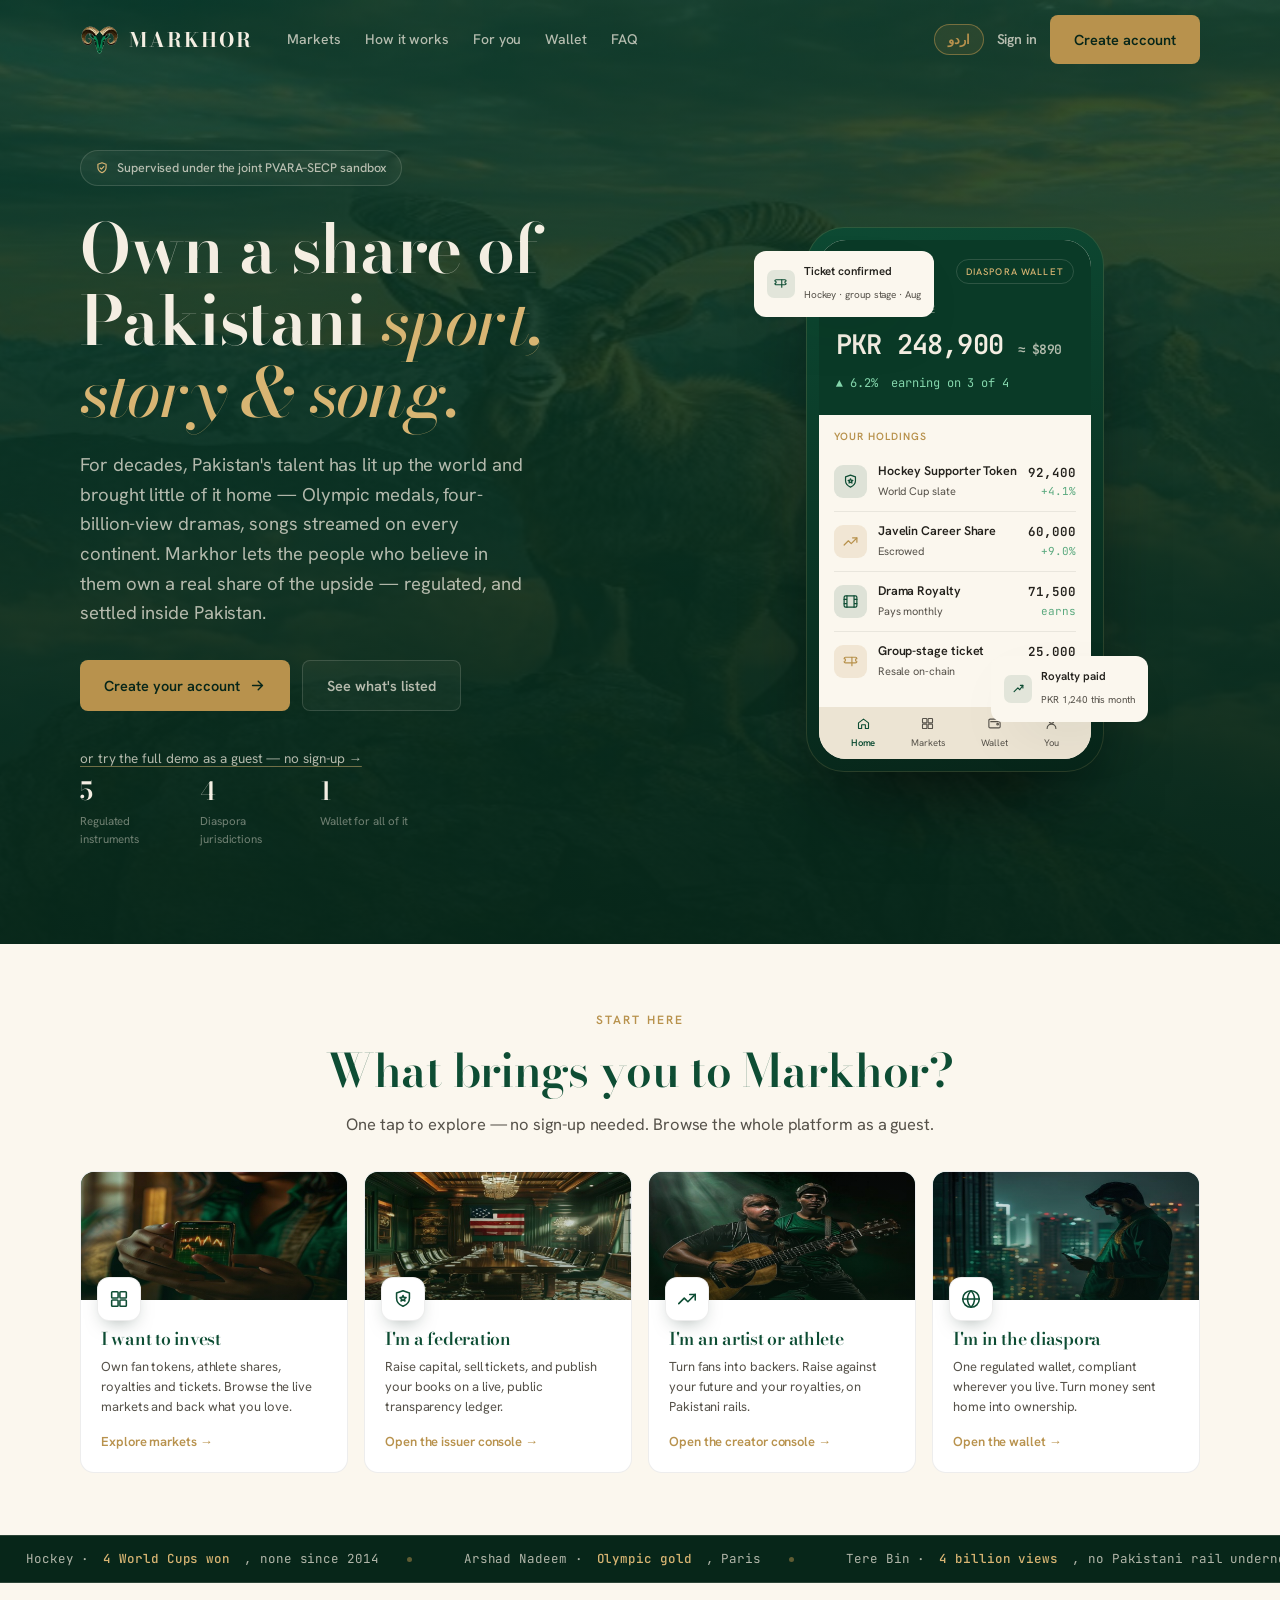
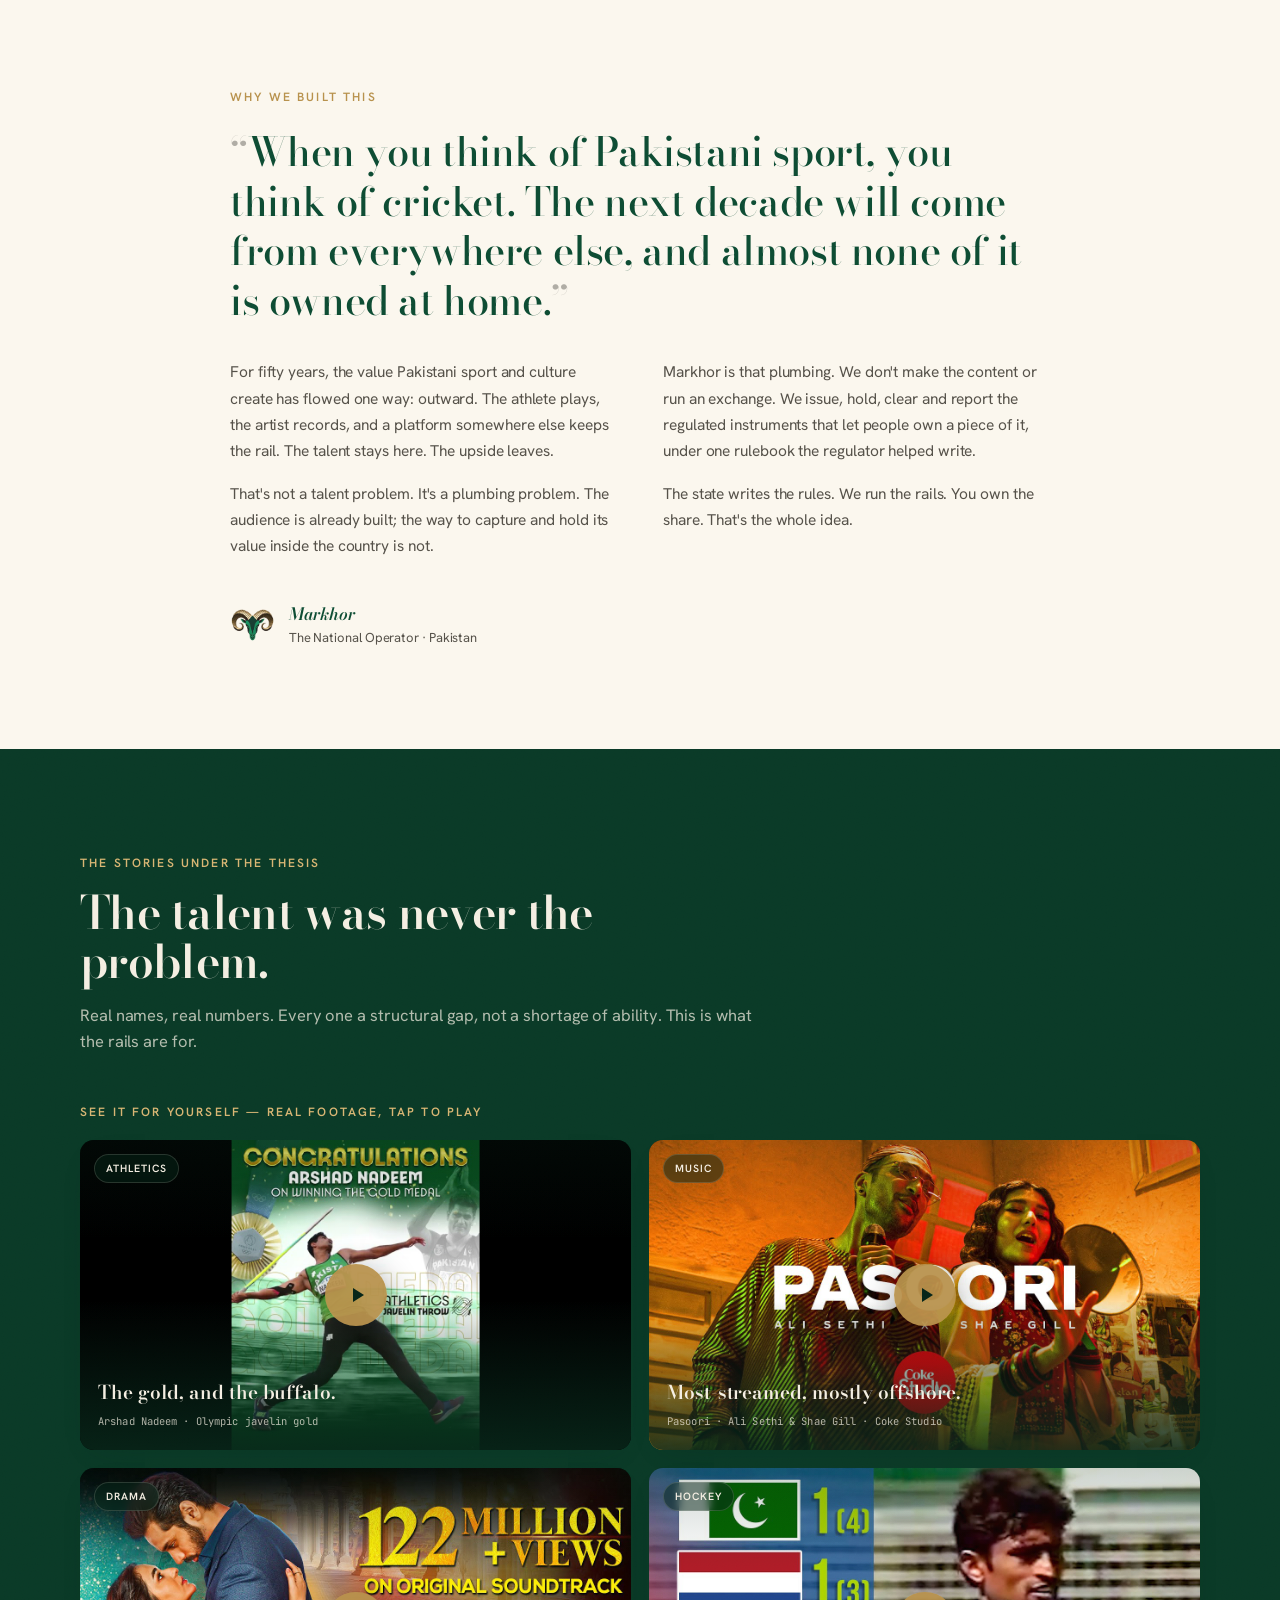
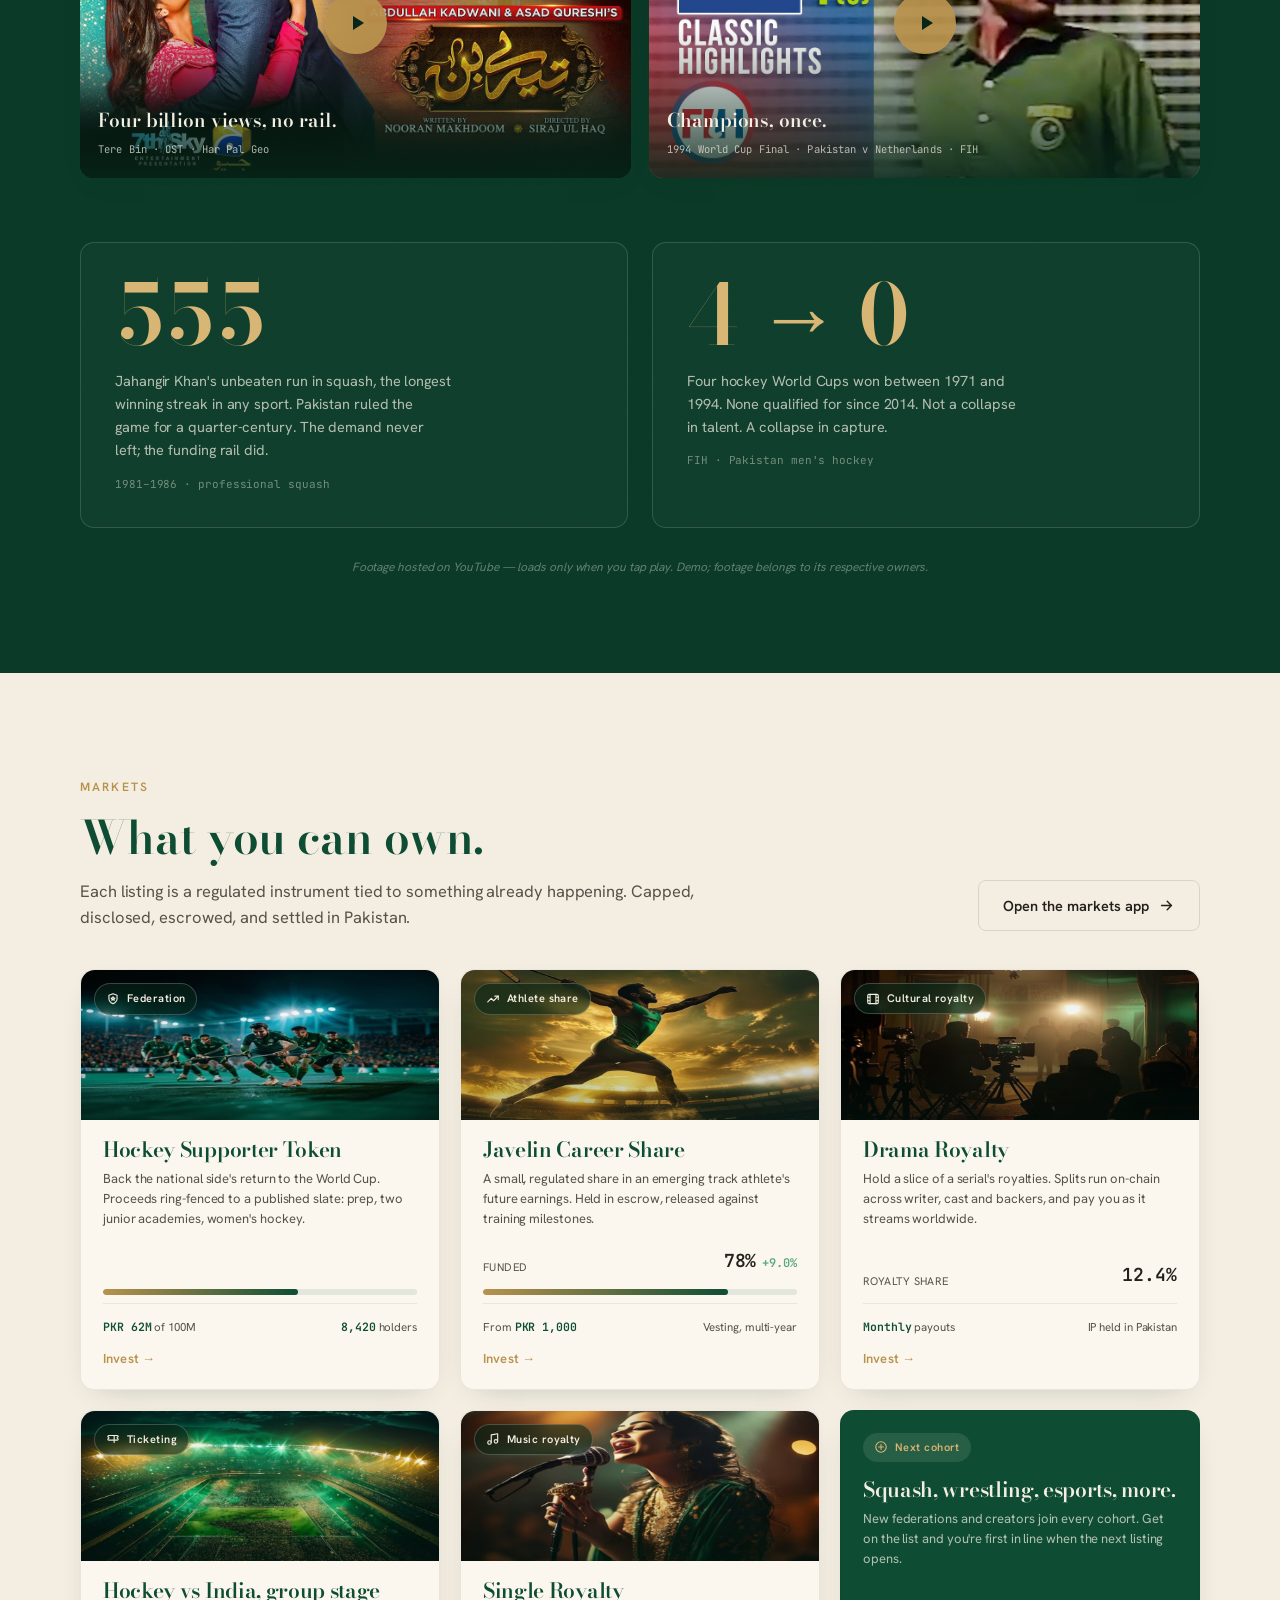
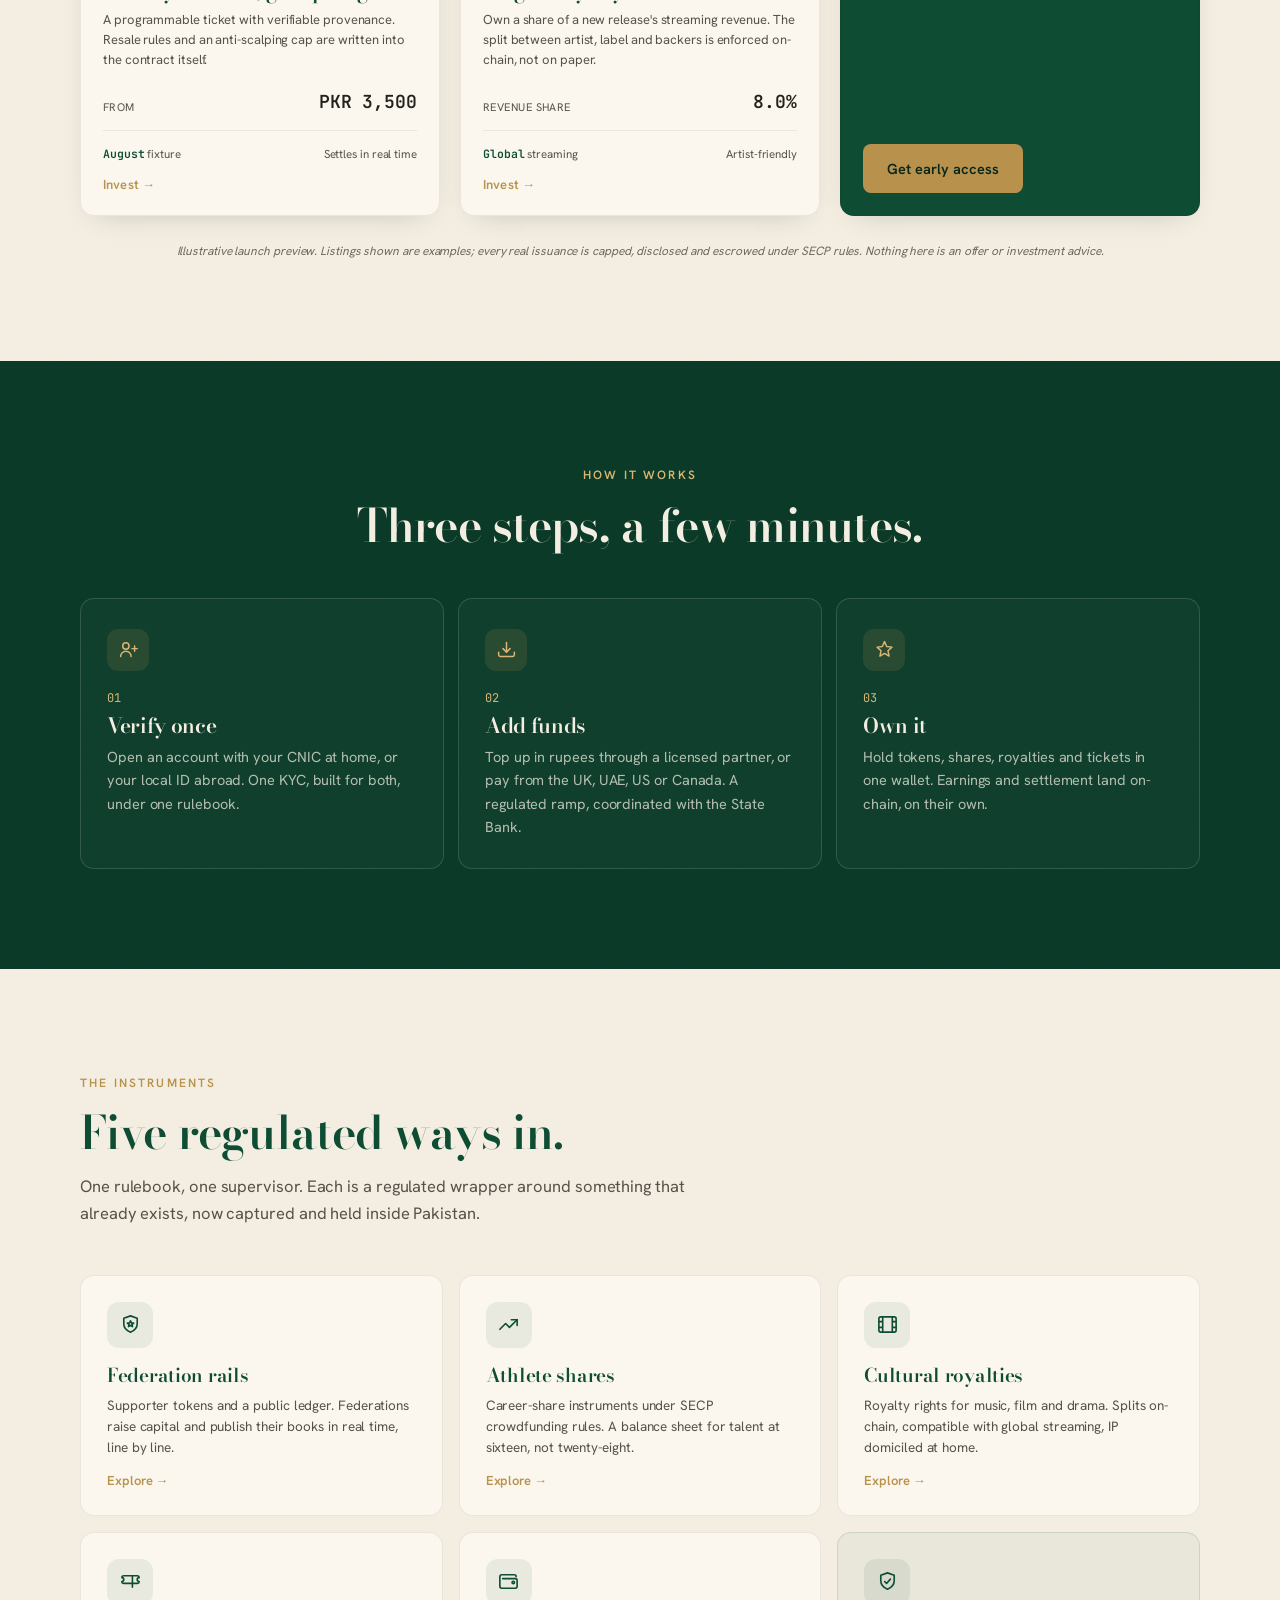
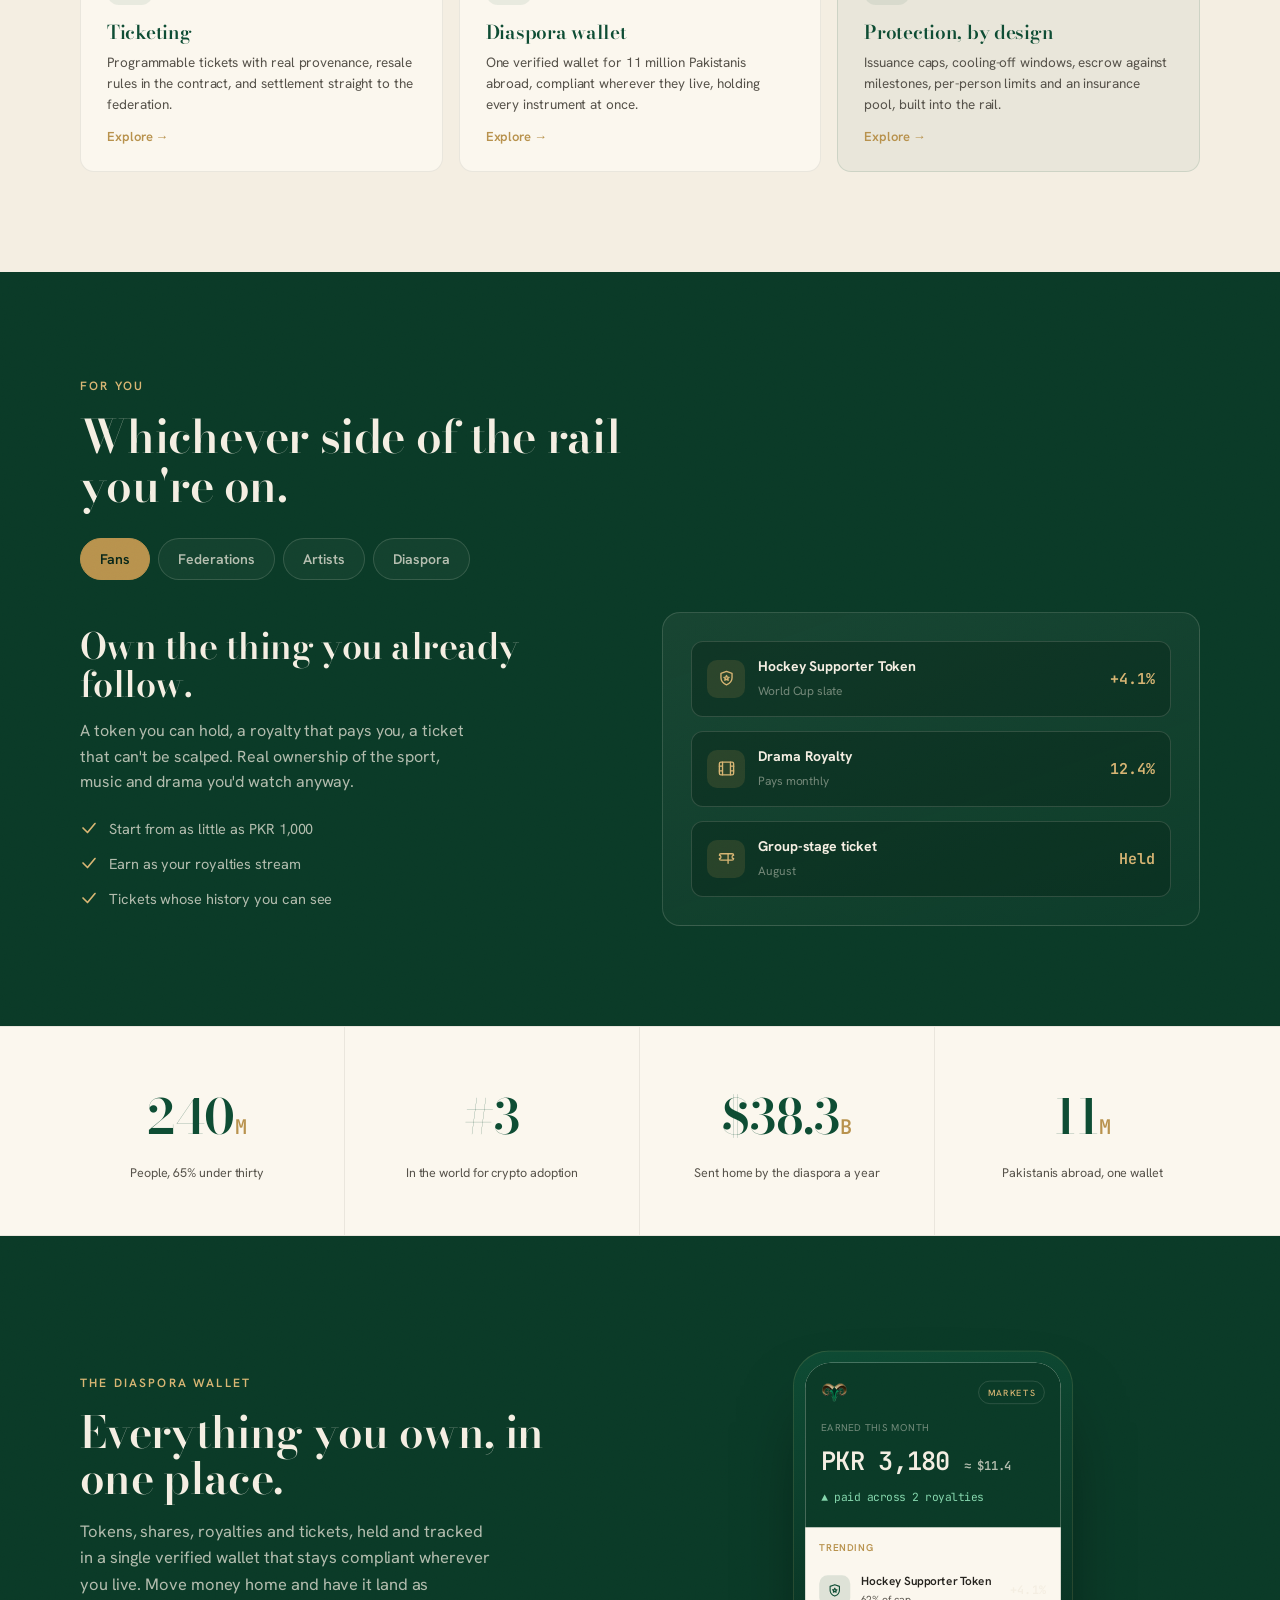
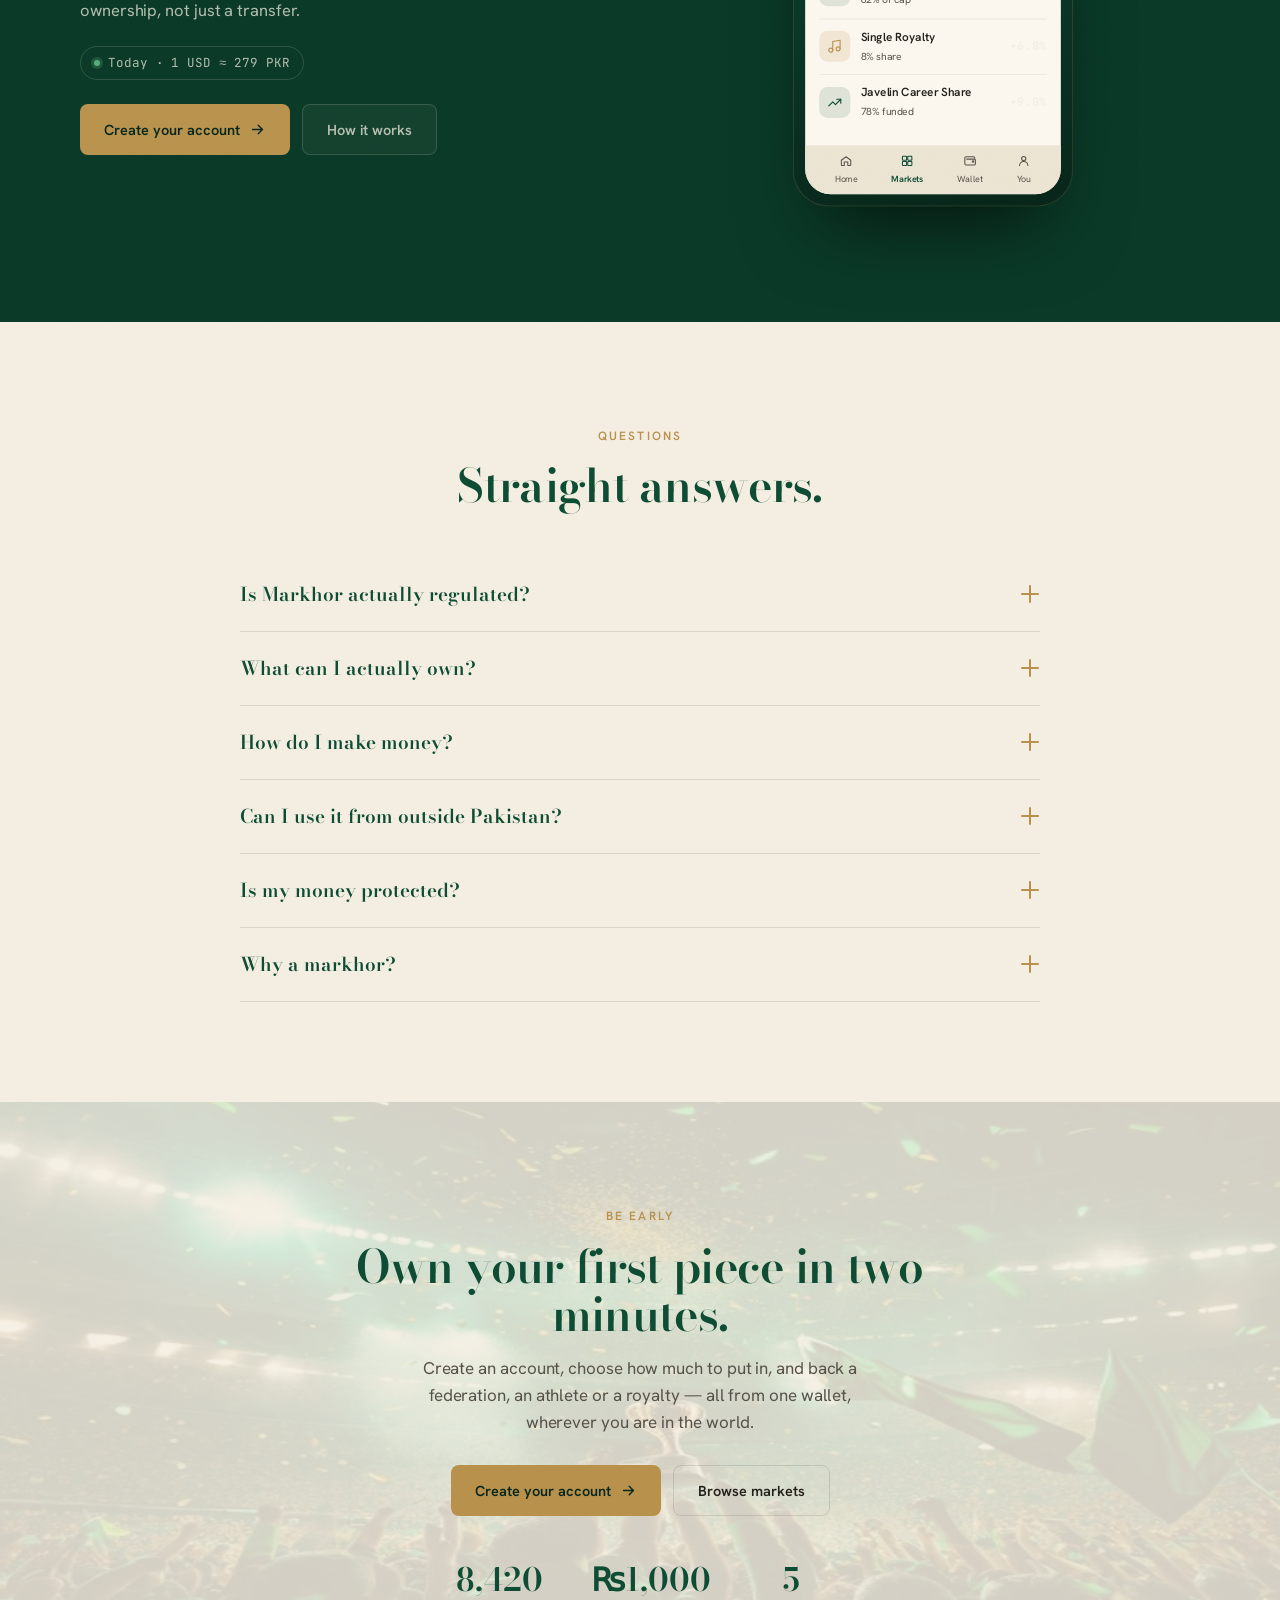
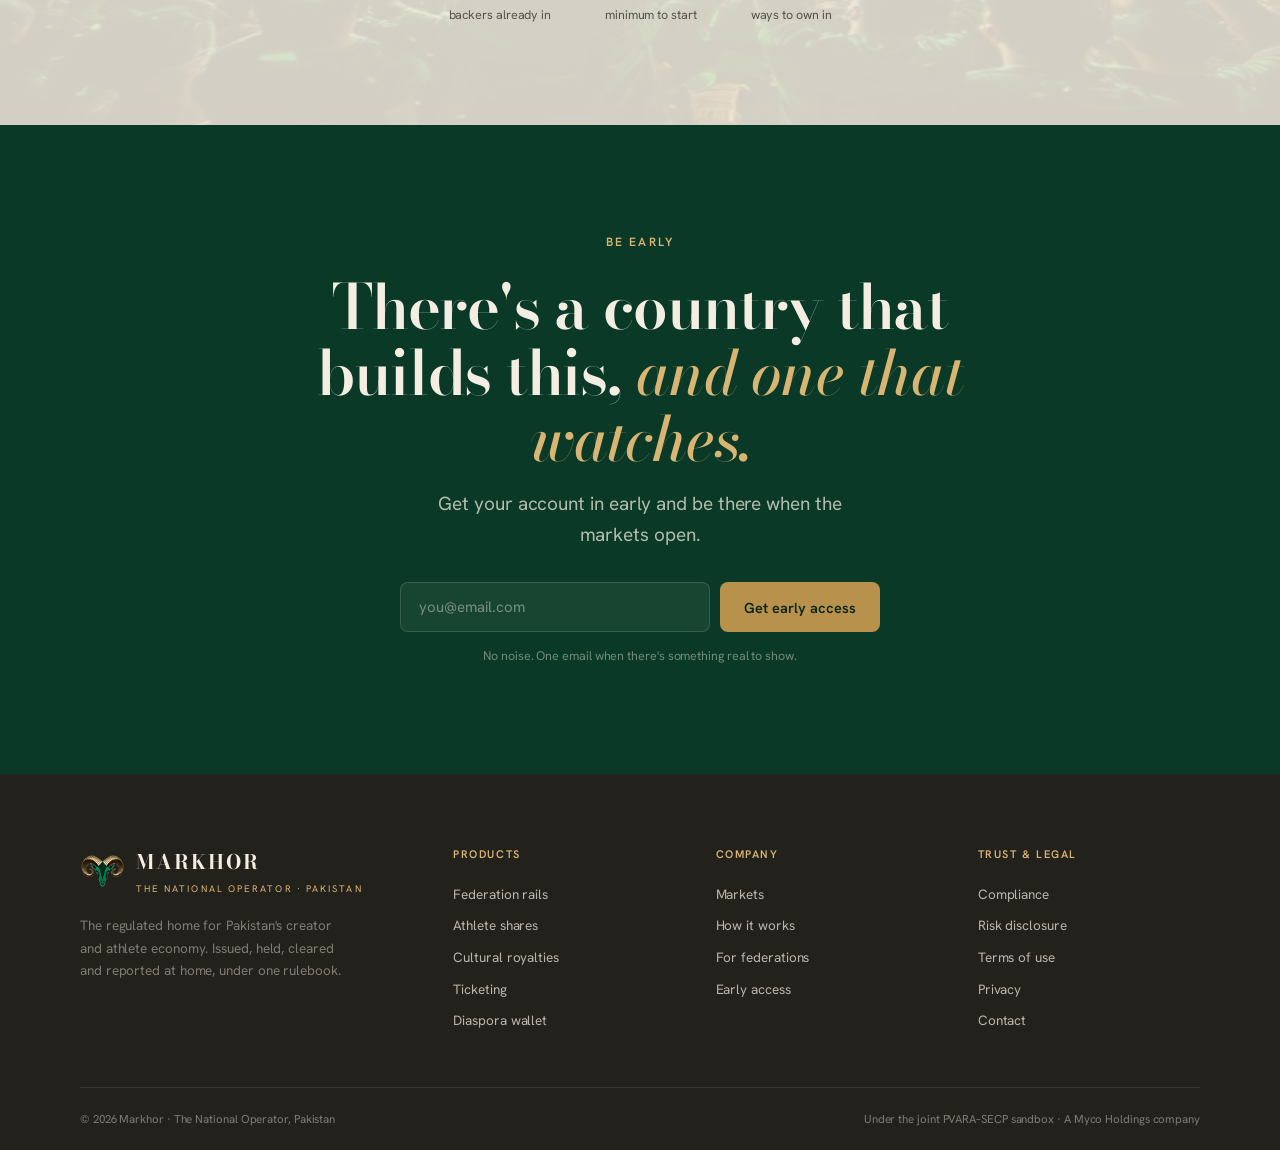
==== commit aa08ef21: "Imagery overhaul: regenerate all photography at higher res with sharper, more contextual prompts (co" ====
--- a/index.html
+++ b/index.html
@@ -443,7 +443,7 @@
 
 <!-- hero -->
 <header class="hero grain" id="top">
-  <img src="assets/img/hunza.jpg" alt="" style="position:absolute;inset:0;width:100%;height:100%;object-fit:cover;opacity:.5">
+  <img src="assets/img/hero-ridge.jpg" alt="" style="position:absolute;inset:0;width:100%;height:100%;object-fit:cover;opacity:.5">
   <div class="veil"></div>
   <div class="wrap">
     <div class="reveal">
@@ -811,7 +811,7 @@
 
 <!-- join band -->
 <section class="sec" id="join" style="background:var(--bone);position:relative;overflow:hidden">
-  <img src="assets/img/laila.jpg" alt="" loading="lazy" style="position:absolute;inset:0;width:100%;height:100%;object-fit:cover;opacity:.13">
+  <img src="assets/img/fed-hero.jpg" alt="" loading="lazy" style="position:absolute;inset:0;width:100%;height:100%;object-fit:cover;opacity:.13">
   <div class="wrap reveal" style="position:relative;z-index:2;text-align:center;max-width:760px">
     <span class="kicker">Be early</span>
     <h2 style="font-size:clamp(28px,3.8vw,46px);color:var(--emerald);margin:14px 0 16px">Own your first piece in two minutes.</h2>
